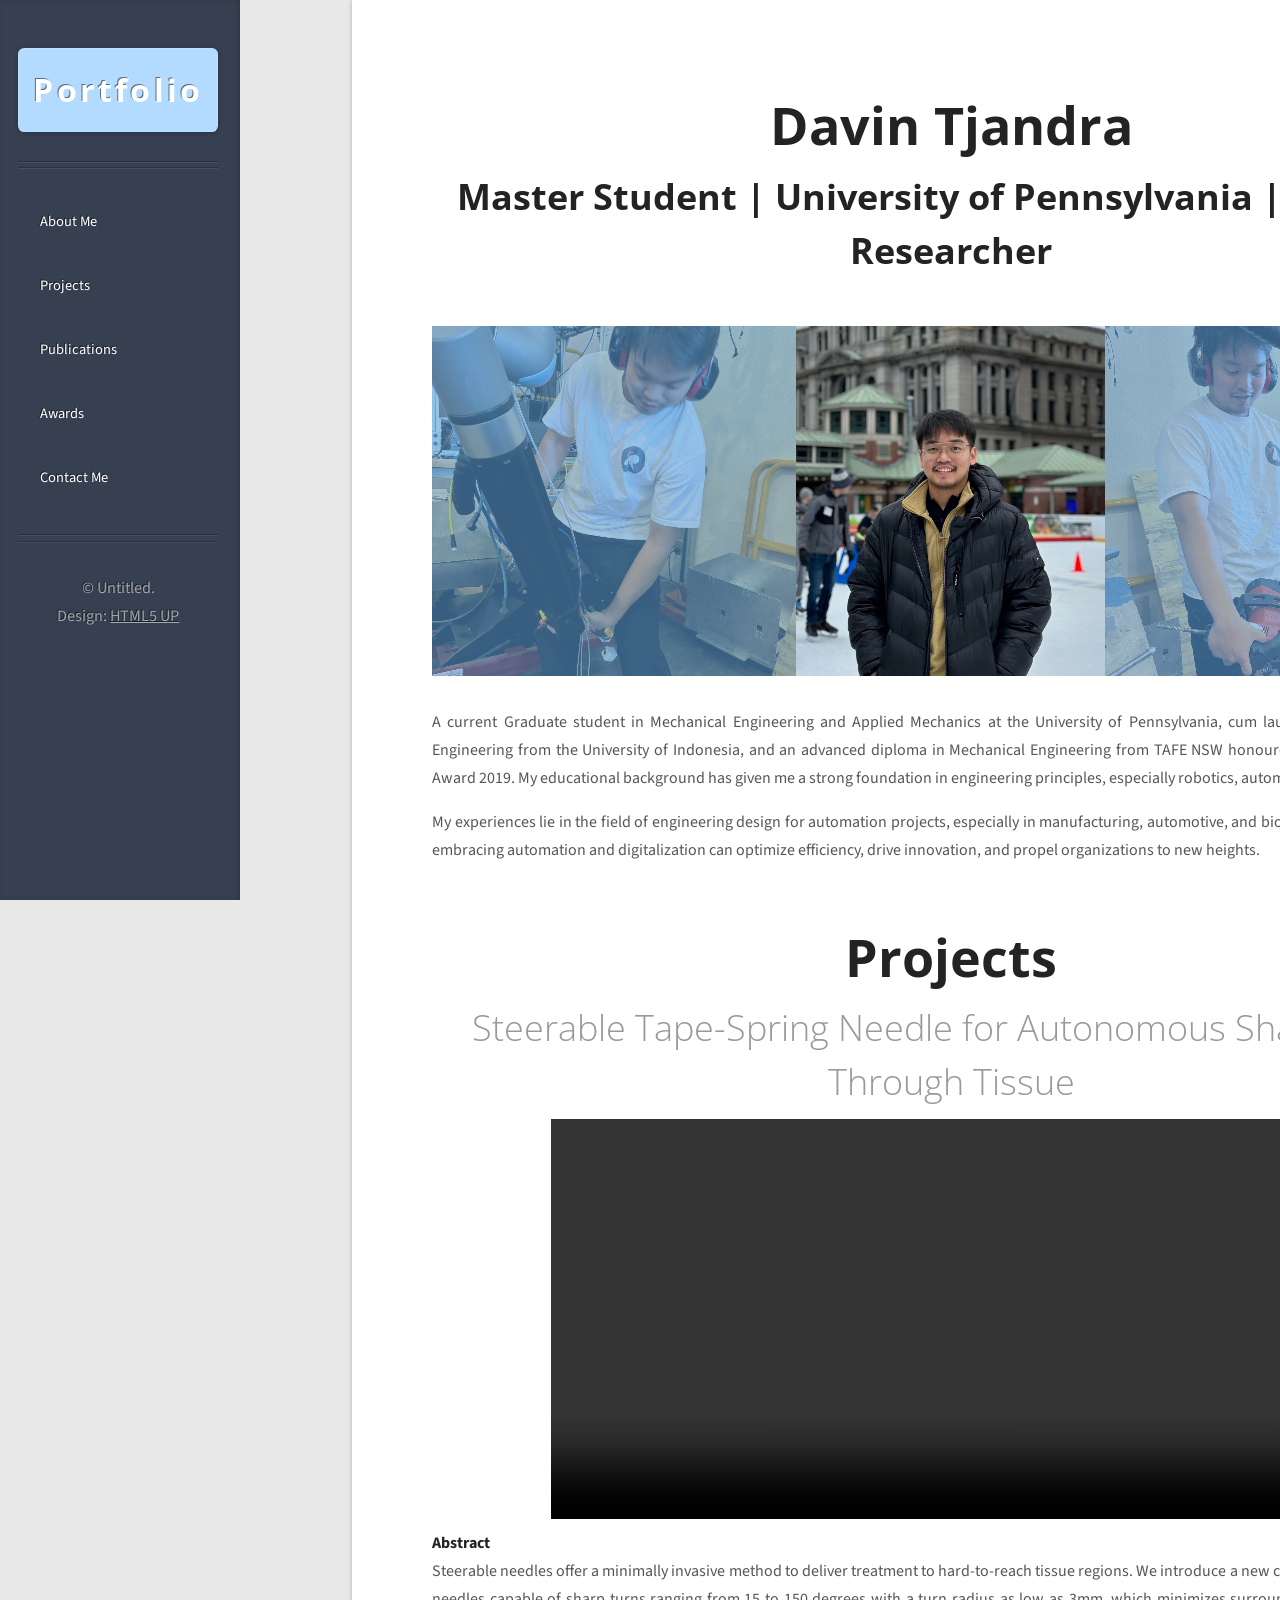
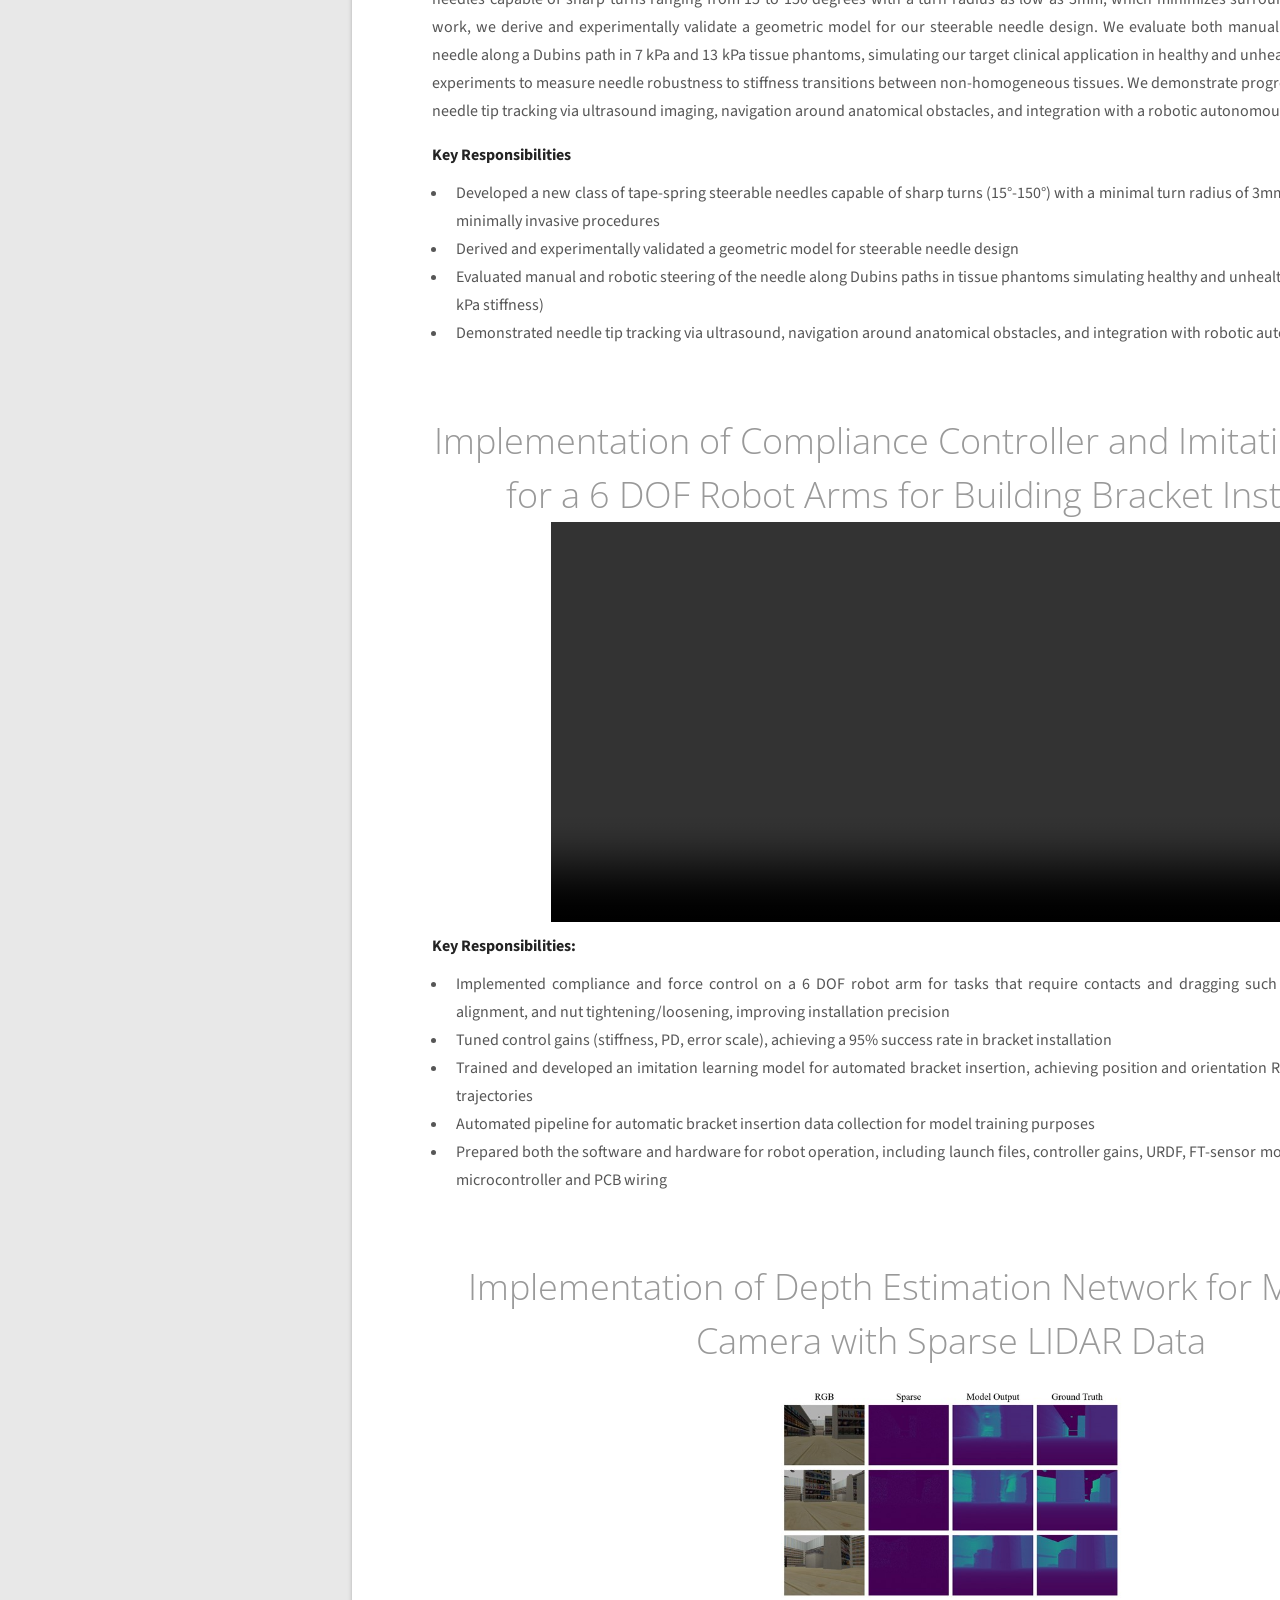
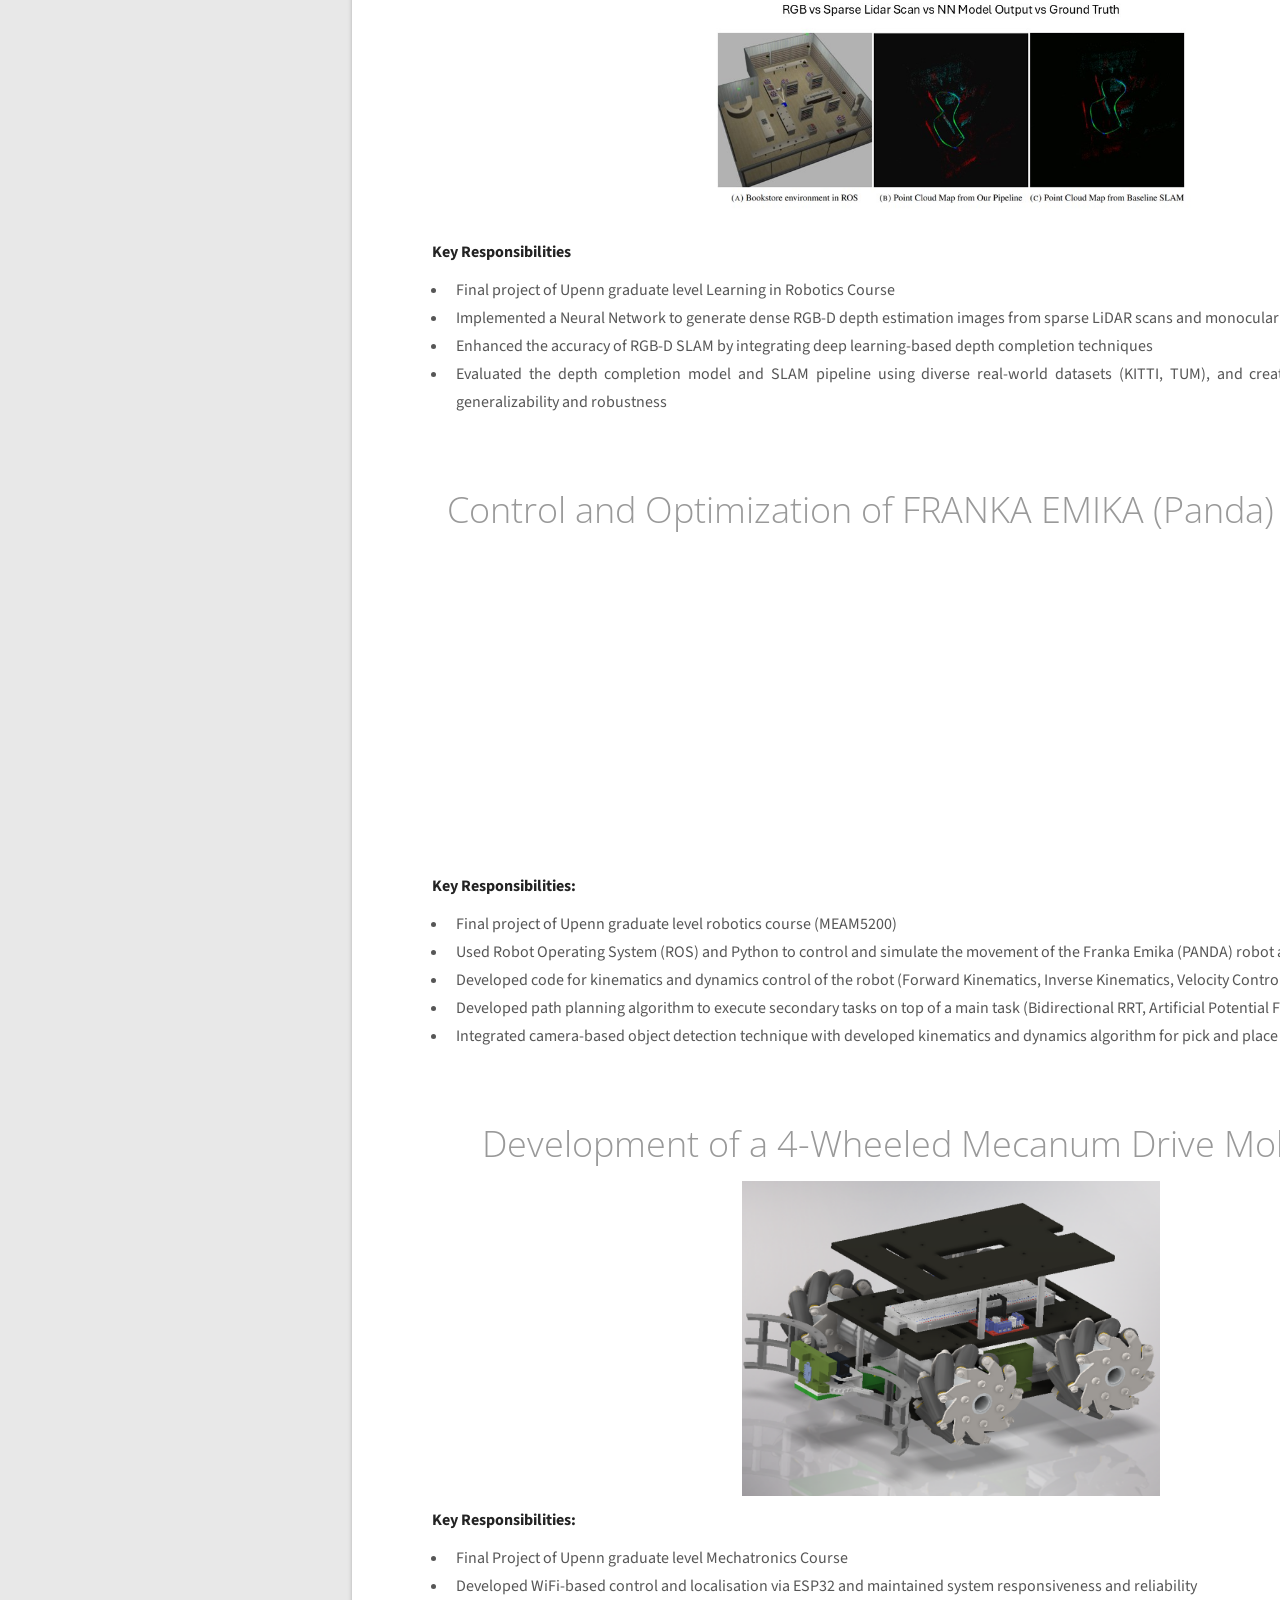
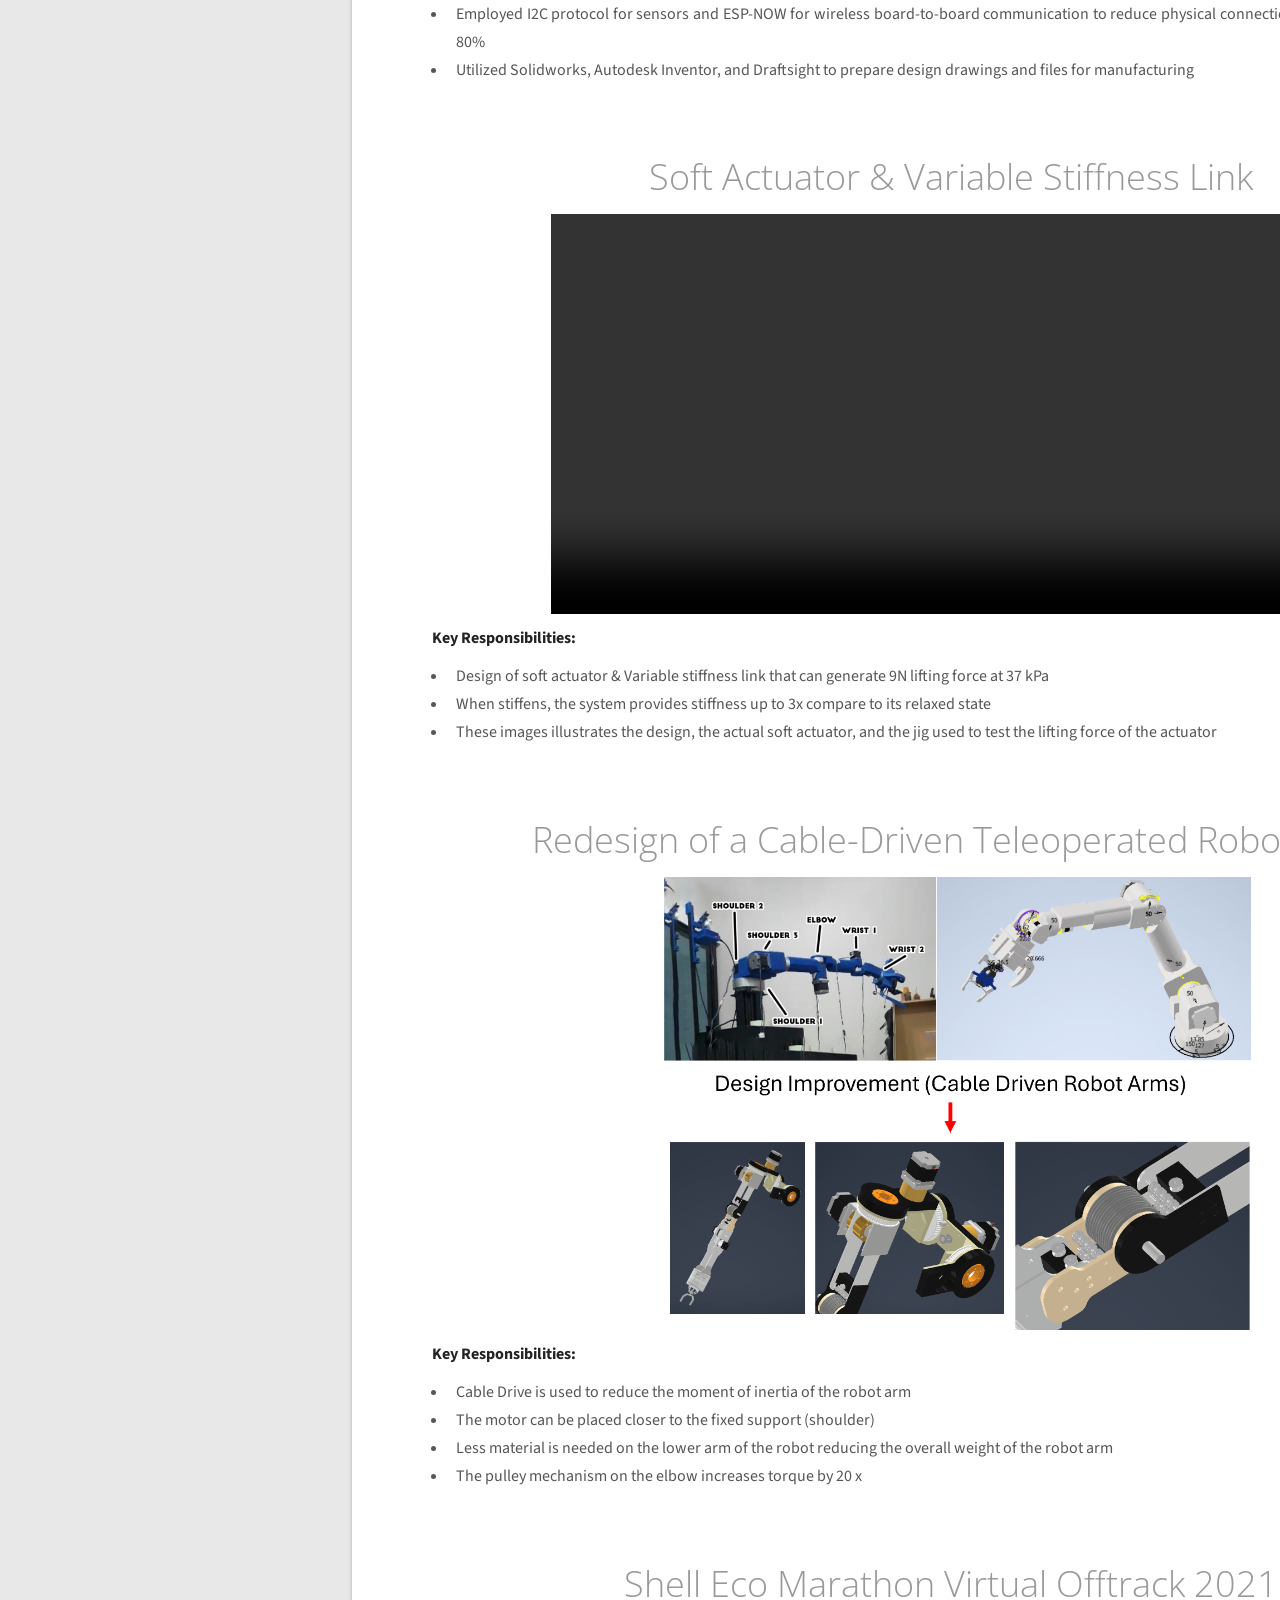
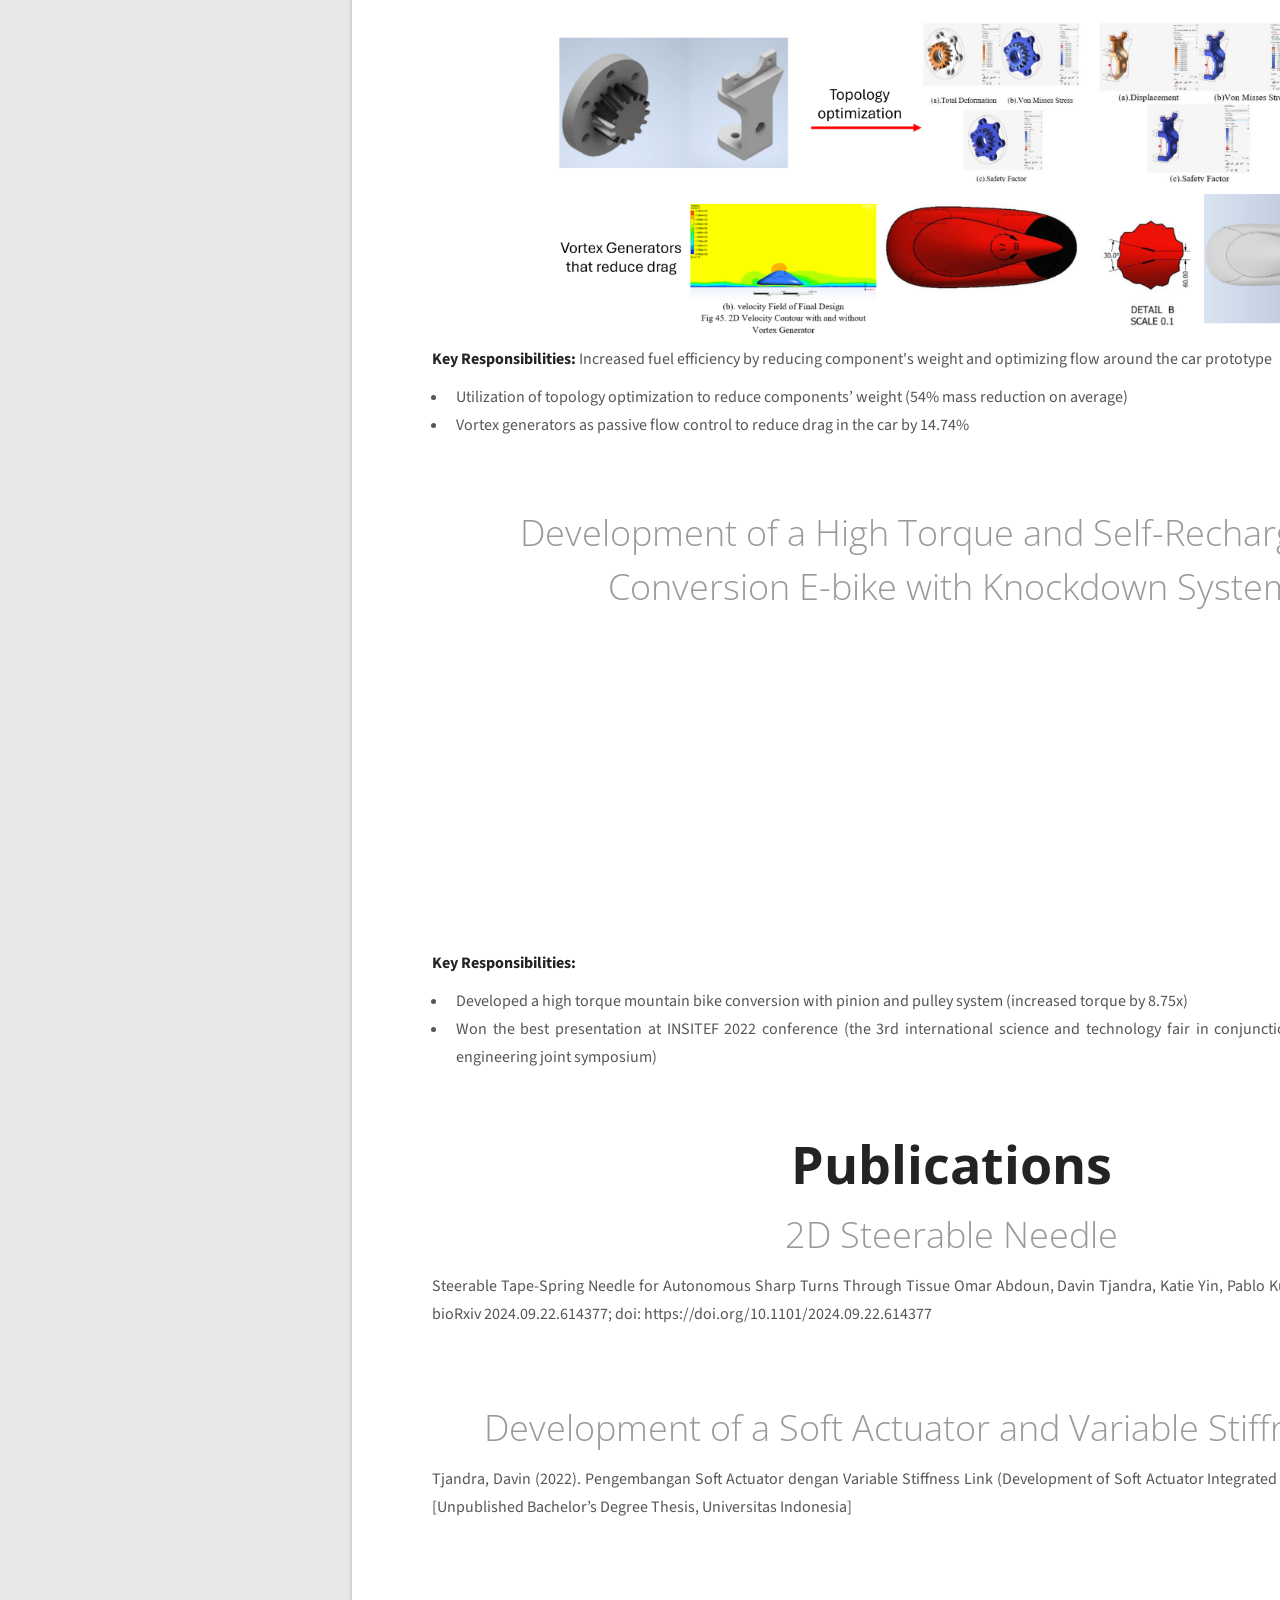
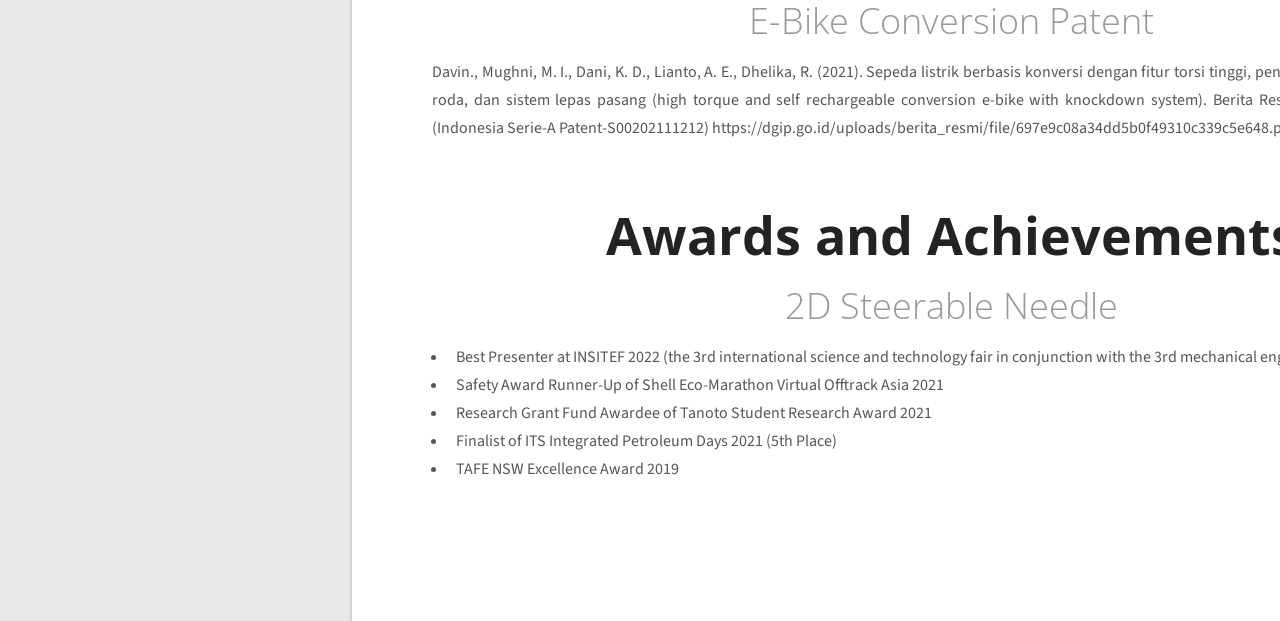
==== index.html @ 2a90a147 "Update index.html" ====
<!DOCTYPE HTML>
<!--
	Striped by HTML5 UP
	html5up.net | @ajlkn
	Free for personal and commercial use under the CCA 3.0 license (html5up.net/license)
-->
<html>
	<head>
		<title>Davin Tjandra Portfolio</title>
		<meta charset="utf-8" />
		<meta name="viewport" content="width=device-width, initial-scale=1, user-scalable=no" />
		<link rel="stylesheet" href="assets/css/main.css" />
	</head>
	<body class="is-preload">

		<!-- Content -->
			<div id="content">
				<div class="inner">

					<!-- Post -->
						<article class="box post post-excerpt">
							<header>
								<!--
									Note: Titles and subtitles will wrap automatically when necessary, so don't worry
									if they get too long. You can also remove the <p> entirely if you don't
									need a subtitle.
								-->
								<h2 style="text-align: center;"><a href="#">Davin Tjandra</a></h2>
								<p style="text-align: center;"><strong>Master Student | University of Pennsylvania | Robotics Researcher</strong></p>
							</header>

							<a href="#" class="image featured"><img src="images/homepage.png" alt="" /></a>
							<p style="text-align: justify;">
								A current Graduate student in Mechanical Engineering and Applied Mechanics at the University of Pennsylvania, 
								cum laude graduate in Mechanical Engineering from the University of Indonesia, and an advanced diploma in 
								Mechanical Engineering from TAFE NSW honoured with the TAFE Excellence Award 2019. My educational background 
								has given me a strong foundation in engineering principles, especially robotics, automation, and control systems.
							</p>
					
							<p style="text-align: justify;">
								My experiences lie in the field of engineering design for automation projects, especially in manufacturing, 
								automotive, and biomedical industries. I believe embracing automation and digitalization can optimize efficiency, 
								drive innovation, and propel organizations to new heights.
							</p>
						</article>

					<!-- Post -->
					<article id="projects" class="box post post-excerpt">
						<header style="margin-bottom: 10px;">
							<h2 style="text-align: center;"><a href="#">Projects</a></h2>
							<p style="text-align: center;">Steerable Tape-Spring Needle for Autonomous Sharp Turns Through Tissue</p>
						</header>
						<div style="display: flex; justify-content: center; align-items: center; height: auto; margin-bottom: 10px;"> 
							<video style="max-width: 800px; width: 100%; height: auto;" controls>
								<source src="./static/vids/needle_demo_vid.mp4" type="video/mp4">
								Your browser does not support the video tag.
							</video>
						</div>
						<strong>Abstract</strong> 
						<p style="text-align: justify;">
							Steerable needles offer a minimally invasive method to deliver treatment 
							to hard-to-reach tissue regions. We introduce a new class of tape-spring steerable needles 
							capable of sharp turns ranging from 15 to 150 degrees with a turn radius as low as 3mm, which 
							minimizes surrounding tissue damage. In this work, we derive and experimentally validate a geometric 
							model for our steerable needle design. We evaluate both manual and robotic steering of the needle along a 
							Dubins path in 7 kPa and 13 kPa tissue phantoms, simulating our target clinical application in healthy and 
							unhealthy liver tissue. We conduct experiments to measure needle robustness to stiffness transitions between 
							non-homogeneous tissues. We demonstrate progress towards clinical use with needle tip tracking via 
							ultrasound imaging, navigation around anatomical obstacles, and integration with a robotic autonomous steering system.
						</p>
					
						<strong>Key Responsibilities</strong>
						<ul style="margin-top: 10px; margin-bottom: 10px; text-align: justify;"> <!-- Added margin-top, kept margin-bottom at 0 -->
							<li>Developed a new class of tape-spring steerable needles capable of 
								sharp turns (15°-150°) with a minimal turn radius of 3mm, reducing 
								tissue damage in minimally invasive procedures</li>
							<li>Derived and experimentally validated a geometric model for 
								steerable needle design</li>
							<li>Evaluated manual and robotic steering of the needle along Dubins
								paths in tissue phantoms simulating healthy and unhealthy liver 
							   tissues (7 kPa and 13 kPa stiffness)</li>
							<li>Demonstrated needle tip tracking via ultrasound, navigation around 
								anatomical obstacles, and integration with robotic autonomous 
								steering systems</li>
						</ul>
					
						<header id="robot-arm-control" style="margin-top: 10px; margin-bottom: 0px;"> <!-- Added small margin-top -->
							<p style="text-align: center;">Implementation of Compliance Controller and Imitation Learning
								for a 6 DOF Robot Arms for Building Bracket Installation
							</p>
						</header>
						<div style="display: flex; justify-content: center; align-items: center; height: auto; margin-bottom: 10px;"> 
							<video style="max-width: 800px; width: 100%; height: auto;" controls>
								<source src="./static/vids/Raise_Porto.mp4" type="video/mp4">
								Your browser does not support the video tag.
							</video>
						</div>
						<strong>Key Responsibilities:</strong>
						<ul style="margin-top: 10px; margin-bottom: 10px; text-align: justify;"> <!-- Added margin-top, kept margin-bottom at 0 -->
							<li>Implemented compliance and force control on a 6 DOF robot arm for 
								tasks that require contacts and dragging such as channel search, 
								bracket alignment, and nut tightening/loosening, improving 
								installation precision</li>
							<li>Tuned control gains (stiffness, PD, error scale), achieving a 95% 
								success rate in bracket installation</li>
							<li>Trained and developed an imitation learning model for automated 
								bracket insertion, achieving position and orientation RMSE of < 
								0.0001 from expert trajectories</li>
							<li>Automated pipeline for automatic bracket insertion data collection 
								for model training purposes</li>
							<li>Prepared both the software and hardware for robot operation, 
								including launch files, controller gains, URDF, FT-sensor mount, 
								pneumatics wiring, and microcontroller and PCB wiring</li>
						</ul>

						


						<header id="depth-estimation" style="margin-top: 10px; margin-bottom: 10px;"> <!-- Added small margin-top -->
							<p style="text-align: center;">Implementation of Depth Estimation Network for Monocular Camera with Sparse LIDAR Data
							</p>
						</header>
						<!-- Image added here -->
						<div style="display: flex; justify-content: center; margin-bottom: 10px;">
							<img src="images/ORB_SLAM2.jpg" alt="Depth Estimation Network Image" style="max-width: 800px; width: 100%; height: auto;">
						</div>

						<strong>Key Responsibilities</strong>
						<ul style="margin-top: 10px; margin-bottom: 0px; text-align: justify;"> <!-- Added margin-top, kept margin-bottom at 0 -->
							<li>Final project of Upenn graduate level Learning in Robotics 
								Course</li>
							<li>Implemented a Neural Network to generate dense RGB-D 
								depth estimation images from sparse LiDAR scans and 
								monocular camera data</li>
							<li>Enhanced the accuracy of RGB-D SLAM by integrating deep 
								learning-based depth completion techniques</li>
							<li>Evaluated the depth completion model and SLAM pipeline 
								using diverse real-world datasets (KITTI, TUM), and created 
								environment improving generalizability and robustness</li>
						</ul>




						<header id="franka-robot" style="margin-top: 10px; margin-bottom: 10px;"> <!-- Added small margin-top -->
							<p style="text-align: center;">Control and Optimization 
								of FRANKA EMIKA (Panda) Robot Arm
							</p>
						</header>
						<div style="display: flex; justify-content: center; align-items: center; gap: 10px; margin-bottom: 10px;">
							<iframe width="560" height="315" src="https://www.youtube.com/embed/xKBcdyn1gpU?si=YE9-g1IC8eMRkXKY" title="YouTube video player" frameborder="0" allow="accelerometer; autoplay; clipboard-write; encrypted-media; gyroscope; picture-in-picture; web-share" referrerpolicy="strict-origin-when-cross-origin" allowfullscreen></iframe>
							<iframe width="560" height="315" src="https://www.youtube.com/embed/Z_s7S15IcpI?si=vcAAD2LUMop7uqZK" title="YouTube video player" frameborder="0" allow="accelerometer; autoplay; clipboard-write; encrypted-media; gyroscope; picture-in-picture; web-share" referrerpolicy="strict-origin-when-cross-origin" allowfullscreen></iframe>
							<iframe width="560" height="315" src="https://www.youtube.com/embed/Z_s7S15IcpI?si=vcAAD2LUMop7uqZK" title="YouTube video player" frameborder="0" allow="accelerometer; autoplay; clipboard-write; encrypted-media; gyroscope; picture-in-picture; web-share" referrerpolicy="strict-origin-when-cross-origin" allowfullscreen></iframe>
						</div>
						<strong>Key Responsibilities:</strong>
						<ul style="margin-top: 10px; margin-bottom: 10px; text-align: justify;"> <!-- Added margin-top, kept margin-bottom at 0 -->
							<li>Final project of Upenn graduate level robotics course 
								(MEAM5200)</li>
							<li>Used Robot Operating System (ROS) and Python to control and 
								simulate the movement of the Franka Emika (PANDA) robot arm</li>
							<li>Developed code for kinematics and dynamics control of the 
								robot (Forward Kinematics, Inverse Kinematics, Velocity Control, 
								Position Control)</li>
							<li>Developed path planning algorithm to execute secondary tasks 
								on top of a main task (Bidirectional RRT, Artificial Potential Field)</li>
							<li>Integrated camera-based object detection technique with 
								developed kinematics and dynamics algorithm for pick and place 
								tasks</li>
						</ul>



						<header id="mecanum-drive" style="margin-top: 10px; margin-bottom: 10px;"> <!-- Added small margin-top -->
							<p style="text-align: center;">Development of a 4-Wheeled Mecanum Drive Mobile Base
							</p>
						</header>
						<div style="display: flex; justify-content: center; align-items: center; gap: 10px; margin-bottom: 10px;">
							<iframe width="560" height="315" src="https://www.youtube.com/embed/vjwg3EuP6zI" title="YouTube video player" frameborder="0" allow="accelerometer; autoplay; clipboard-write; encrypted-media; gyroscope; picture-in-picture; web-share" referrerpolicy="strict-origin-when-cross-origin" allowfullscreen></iframe>
							<img src="images/Mechatronics Final Car.png" alt="Mechatronics Final Car" style="max-height: 315px; width: 100%; height: auto;">
							<iframe width="560" height="315" src="https://www.youtube.com/embed/RxnCSf2Vcbw" title="YouTube video player" frameborder="0" allow="accelerometer; autoplay; clipboard-write; encrypted-media; gyroscope; picture-in-picture; web-share" referrerpolicy="strict-origin-when-cross-origin" allowfullscreen></iframe>	
						</div>
						<strong>Key Responsibilities:</strong>
						<ul style="margin-top: 10px; margin-bottom: 10px; text-align: justify;"> <!-- Added margin-top, kept margin-bottom at 0 -->
							<li>Final Project of Upenn graduate level Mechatronics Course</li>
							<li>Developed WiFi-based control and localisation via ESP32 and 
								maintained system responsiveness and reliability</li>
							<li>Employed I2C protocol for sensors and ESP-NOW for wireless 
								board-to-board communication to reduce physical 
								connections in electrical assembly by 80%</li>
							<li>Utilized Solidworks, Autodesk Inventor, and Draftsight to 
								prepare design drawings and files for manufacturing</li>
						</ul>



						<header id="soft-actuator" style="margin-top: 10px; margin-bottom: 10px;"> <!-- Added small margin-top -->
							<p style="text-align: center;">Soft Actuator & 
								Variable Stiffness 
								Link
							</p>
						</header>
						<div style="display: flex; justify-content: center; align-items: center; gap: 10px; margin-bottom: 10px;">
							<video style="max-width: 800px; width: 100%; height: auto;" controls>
								<source src="images/Soft Actuator 18 Degree.mp4" type="video/mp4">
								Your browser does not support the video tag.
							</video>	
						</div>
						<strong>Key Responsibilities:</strong>
						<ul style="margin-top: 10px; margin-bottom: 10px; text-align: justify;"> <!-- Added margin-top, kept margin-bottom at 0 -->
							<li>Design of soft actuator & Variable stiffness 
								link that can generate 9N lifting force at 37 
								kPa</li>
							<li>When stiffens, the system provides stiffness 
								up to 3x compare to its relaxed state</li>
							<li>These images illustrates the design, the 
								actual soft actuator, and the jig used to test 
								the lifting force of the actuator</li>
						</ul>



						<header id="cable-robot" style="margin-top: 10px; margin-bottom: 10px;"> <!-- Added small margin-top -->
							<p style="text-align: center;">Redesign of a Cable-Driven Teleoperated Robot Arm
							</p>
						</header>
						<div style="display: flex; justify-content: center; margin-bottom: 10px;">
							<img src="images/Cable_driven_robot_arms.png" alt="Depth Estimation Network Image" style="max-width: 600px; width: 100%; height: auto;">
						</div>
						<strong>Key Responsibilities:</strong>
						<ul style="margin-top: 10px; margin-bottom: 10px; text-align: justify;"> <!-- Added margin-top, kept margin-bottom at 0 -->
							<li>Cable Drive is used to reduce the moment of
								inertia of the robot arm</li>
							<li>The motor can be placed closer to the fixed
								support (shoulder)</li>
							<li>Less material is needed on the lower arm of
								the robot reducing the overall weight of the
								robot arm</li>
							<li>The pulley mechanism on the elbow
								increases torque by 20 x</li>
						</ul>



						<header id="shell-eco" style="margin-top: 10px; margin-bottom: 10px;"> <!-- Added small margin-top -->
							<p style="text-align: center;">Shell Eco Marathon Virtual Offtrack 2021
							</p>
						</header>
						<div style="display: flex; justify-content: center; margin-bottom: 10px;">
							<img src="images/SEM.png" alt="Depth Estimation Network Image" style="max-width: 800px; width: 100%; height: auto;">
						</div>
						<strong>Key Responsibilities:</strong>
						Increased fuel efficiency by reducing component's weight and optimizing flow around the car prototype
						<ul style="margin-top: 10px; margin-bottom: 10px; text-align: justify;"> <!-- Added margin-top, kept margin-bottom at 0 -->
							<li>Utilization of topology optimization to reduce components’ weight (54% mass reduction on average)</li>
							<li>Vortex generators as passive flow control to reduce drag in the car by 14.74%</li>

						</ul>



						<header id="ebike" style="margin-top: 10px; margin-bottom: 10px;"> <!-- Added small margin-top -->
							<p style="text-align: center;">Development of a High
								Torque and Self-Rechargeable Conversion E-bike with Knockdown System
							</p>
						</header>
						<div style="display: flex; justify-content: center; align-items: center; height: auto; margin-bottom: 10px;"> 
							<iframe width="560" height="315" src="https://www.youtube.com/embed/DO-1V5IpRmU?si=ujoP-DSYoYUJKUPu" title="YouTube video player" frameborder="0" allow="accelerometer; autoplay; clipboard-write; encrypted-media; gyroscope; picture-in-picture; web-share" referrerpolicy="strict-origin-when-cross-origin" allowfullscreen></iframe>
						</div>
						<strong>Key Responsibilities:</strong>
						<ul style="margin-top: 10px; margin-bottom: 10px; text-align: justify;"> <!-- Added margin-top, kept margin-bottom at 0 -->
							<li>Developed a high torque mountain bike conversion with pinion and pulley system (increased torque by 8.75x)</li>
							<li>Won the best presentation at INSITEF 2022 conference (the 3rd international science and 
								technology  fair in conjunction with the 3rd mechanical engineering joint symposium)</li>

						</ul>
						
						


						
					</article>


					<article class="box post post-excerpt">
						<header style="margin-bottom: 10px;">
							<h2 style="text-align: center;"><a href="#">Publications</a></h2>
							<p style="text-align: center;">2D Steerable Needle</p>
						</header>
						<p style="text-align: justify;">
							Steerable Tape-Spring Needle for Autonomous Sharp Turns Through Tissue Omar Abdoun, Davin 
							Tjandra, Katie Yin, Pablo Kurzan, Jessica Yin, Mark Yim bioRxiv 2024.09.22.614377; doi: 
							https://doi.org/10.1101/2024.09.22.614377
						</p>
						<header style="margin-bottom: 10px;">
							<p style="text-align: center;">Development of a Soft Actuator and Variable Stiffness Link</p>
						</header>
						<p style="text-align: justify;">
							Tjandra, Davin (2022). Pengembangan Soft Actuator dengan Variable Stiffness Link (Development 
							of Soft Actuator Integrated with Variable Stiffness Link) [Unpublished Bachelor’s Degree Thesis, 
							Universitas Indonesia]
						</p>
						<header style="margin-bottom: 10px;">
							<p style="text-align: center;">E-Bike Conversion Patent</p>
						</header>
						<p style="text-align: justify;">
							Davin., Mughni, M. I., Dani, K. D., Lianto, A. E., Dhelika, R. (2021).  Sepeda listrik berbasis konversi
							dengan fitur torsi tinggi, pengisian daya dari gerak putar roda, dan sistem lepas pasang (high
						   torque and self rechargeable conversion e-bike with knockdown system). Berita Resmi Paten 
						   Sederhana Seri-A (Indonesia Serie-A Patent-S00202111212) 
						   https://dgip.go.id/uploads/berita_resmi/file/697e9c08a34dd5b0f49310c339c5e648.pdf
							(page 29)
						</p>
					
					</article>

					<article class="box post post-excerpt">
						<header style="margin-bottom: 10px;">
							<h2 style="text-align: center;"><a href="#">Awards and Achievements</a></h2>
							<p style="text-align: center;">2D Steerable Needle</p>
						</header>
						<ul style="margin-top: 10px; margin-bottom: 10px; text-align: justify;"> <!-- Added margin-top, kept margin-bottom at 0 -->
							<li>Best Presenter at INSITEF 2022 (the 3rd international science and technology fair 
								in conjunction with the 3rd mechanical engineering joint symposium)</li>
							<li>Safety Award Runner-Up of Shell Eco-Marathon Virtual Offtrack Asia 2021</li>
							<li>Research Grant Fund Awardee of Tanoto Student Research Award 2021</li>
							<li>Finalist of ITS Integrated Petroleum Days 2021 (5th Place)</li>
							<li>TAFE NSW Excellence Award 2019</li>
						</ul>
					
					</article>




				</div>
			</div>

		<!-- Sidebar -->
			<div id="sidebar">

				<!-- Logo -->
					<h1 id="logo"><a href="#">Portfolio</a></h1>

				<!-- Nav -->
				<nav id="nav">
					<ul>
						<li class="current"><a href="#">About Me</a></li>
						
						<li>
							<a href="#projects">Projects</a>
							<ul>
								<li><a href="#projects">2D Steerable Needles</a></li>
								<li><a href="#robot-arm-control">Construction Robot Arm Control and Learning</a></li>
								<li><a href="#depth-estimation">Sparse to Dense LIDAR with ORB-SLAM2</a></li>
								<li><a href="#franka-robot">Control and Optimization of Franka Robot Arm</a></li>
								<li><a href="#mecanum-drive">4 Wheeled Mecanum Drive Mobile Base</a></li>
								<li><a href="#soft-actuator">Soft Actuator and Variable Stiffness Link</a></li>
								<li><a href="#cable-robot">Cable Driven Teleoperated Robot Arm</a></li>
								<li><a href="#shell-eco">Shell Eco Marathon Virtual Offtrack 2021</a></li>
								<li><a href="#ebike">E-Bike Conversion</a></li>
							</ul>
						</li>
						
						<li>
							<a href="#">Publications</a>
						</li>

						<li>
							<a href="#">Awards</a>
						</li>
				
						<li><a href="#">Contact Me</a></li>
					</ul>
				</nav>

				<!-- Search -->
					<!-- <section class="box search">
						<form method="post" action="#">
							<input type="text" class="text" name="search" placeholder="Search" />
						</form>
					</section> -->


				<!-- Copyright -->
					<ul id="copyright">
						<li>&copy; Untitled.</li><li>Design: <a href="http://html5up.net">HTML5 UP</a></li>
					</ul>

			</div>

		<!-- Scripts -->
			<script src="assets/js/jquery.min.js"></script>
			<script src="assets/js/browser.min.js"></script>
			<script src="assets/js/breakpoints.min.js"></script>
			<script src="assets/js/util.js"></script>
			<script src="assets/js/main.js"></script>

	</body>
</html>
---- assets/css/main.css ----
@import url("fontawesome-all.min.css");
@import url("https://fonts.googleapis.com/css?family=Source+Sans+Pro:400,400italic,700|Open+Sans+Condensed:300,700");

/*
	Striped by HTML5 UP
	html5up.net | @ajlkn
	Free for personal and commercial use under the CCA 3.0 license (html5up.net/license)
*/

html, body, div, span, applet, object,
iframe, h1, h2, h3, h4, h5, h6, p, blockquote,
pre, a, abbr, acronym, address, big, cite,
code, del, dfn, em, img, ins, kbd, q, s, samp,
small, strike, strong, sub, sup, tt, var, b,
u, i, center, dl, dt, dd, ol, ul, li, fieldset,
form, label, legend, table, caption, tbody,
tfoot, thead, tr, th, td, article, aside,
canvas, details, embed, figure, figcaption,
footer, header, hgroup, menu, nav, output, ruby,
section, summary, time, mark, audio, video {
	margin: 0;
	padding: 0;
	border: 0;
	font-size: 100%;
	font: inherit;
	vertical-align: baseline;}

article, aside, details, figcaption, figure,
footer, header, hgroup, menu, nav, section {
	display: block;}

body {
	line-height: 1;
}

ol, ul {
	list-style: none;
}

blockquote, q {
	quotes: none;
}

	blockquote:before, blockquote:after, q:before, q:after {
		content: '';
		content: none;
	}

table {
	border-collapse: collapse;
	border-spacing: 0;
}

body {
	-webkit-text-size-adjust: none;
}

mark {
	background-color: transparent;
	color: inherit;
}

input::-moz-focus-inner {
	border: 0;
	padding: 0;
}

input, select, textarea {
	-moz-appearance: none;
	-webkit-appearance: none;
	-ms-appearance: none;
	appearance: none;
}

/* Basic */

	html {
		box-sizing: border-box;
	}

	*, *:before, *:after {
		box-sizing: inherit;
	}

	body {
		background-color: #e8e8e8;
		background-image: url("images/bg02.png");
		display: -moz-flex;
		display: -webkit-flex;
		display: -ms-flex;
		display: flex;
	}

		body.is-preload *, body.is-preload *:before, body.is-preload *:after {
			-moz-animation: none !important;
			-webkit-animation: none !important;
			-ms-animation: none !important;
			animation: none !important;
			-moz-transition: none !important;
			-webkit-transition: none !important;
			-ms-transition: none !important;
			transition: none !important;
		}

	body, input, textarea, select {
		font-family: 'Source Sans Pro', sans-serif;
		font-weight: 400;
		color: #565656;
	}

	a {
		color: #c94663;
	}

	strong, b {
		font-weight: 700;
		color: #232323;
	}

	h2, h3, h4, h5, h6 {
		font-family: 'Open Sans Condensed', sans-serif;
		font-weight: 700;
		color: #232323;
	}

	h2 a, h4 a, h5 a, h6 a {
		text-decoration: none;
		color: inherit;
	}

	blockquote {
		border-left: solid 5px #ddd;
		padding: 1em 0 1em 2em;
		font-style: italic;
	}

	em, i {
		font-style: italic;
	}

	hr {
		border: 0;
		border-top: solid 1px #ddd;
		padding: 1.5em 0 0 0;
		margin: 1.75em 0 0 0;
	}

	sub {
		position: relative;
		top: 0.5em;
		font-size: 0.8em;
	}

	sup {
		position: relative;
		top: -0.5em;
		font-size: 0.8em;
	}

	br.clear {
		clear: both;
	}

	p, ul, ol, dl {
		margin-bottom: 1em;
	}

/* Row */

	.row {
		display: flex;
		flex-wrap: wrap;
		box-sizing: border-box;
		align-items: stretch;
	}

		.row > * {
			box-sizing: border-box;
		}

		.row.gtr-uniform > * > :last-child {
			margin-bottom: 0;
		}

		.row.aln-left {
			justify-content: flex-start;
		}

		.row.aln-center {
			justify-content: center;
		}

		.row.aln-right {
			justify-content: flex-end;
		}

		.row.aln-top {
			align-items: flex-start;
		}

		.row.aln-middle {
			align-items: center;
		}

		.row.aln-bottom {
			align-items: flex-end;
		}

		.row > .imp {
			order: -1;
		}

		.row > .col-1 {
			width: 8.33333%;
		}

		.row > .off-1 {
			margin-left: 8.33333%;
		}

		.row > .col-2 {
			width: 16.66667%;
		}

		.row > .off-2 {
			margin-left: 16.66667%;
		}

		.row > .col-3 {
			width: 25%;
		}

		.row > .off-3 {
			margin-left: 25%;
		}

		.row > .col-4 {
			width: 33.33333%;
		}

		.row > .off-4 {
			margin-left: 33.33333%;
		}

		.row > .col-5 {
			width: 41.66667%;
		}

		.row > .off-5 {
			margin-left: 41.66667%;
		}

		.row > .col-6 {
			width: 50%;
		}

		.row > .off-6 {
			margin-left: 50%;
		}

		.row > .col-7 {
			width: 58.33333%;
		}

		.row > .off-7 {
			margin-left: 58.33333%;
		}

		.row > .col-8 {
			width: 66.66667%;
		}

		.row > .off-8 {
			margin-left: 66.66667%;
		}

		.row > .col-9 {
			width: 75%;
		}

		.row > .off-9 {
			margin-left: 75%;
		}

		.row > .col-10 {
			width: 83.33333%;
		}

		.row > .off-10 {
			margin-left: 83.33333%;
		}

		.row > .col-11 {
			width: 91.66667%;
		}

		.row > .off-11 {
			margin-left: 91.66667%;
		}

		.row > .col-12 {
			width: 100%;
		}

		.row > .off-12 {
			margin-left: 100%;
		}

		.row.gtr-0 {
			margin-top: 0px;
			margin-left: 0px;
		}

			.row.gtr-0 > * {
				padding: 0px 0 0 0px;
			}

			.row.gtr-0.gtr-uniform {
				margin-top: 0px;
			}

				.row.gtr-0.gtr-uniform > * {
					padding-top: 0px;
				}

		.row.gtr-25 {
			margin-top: -12.5px;
			margin-left: -12.5px;
		}

			.row.gtr-25 > * {
				padding: 12.5px 0 0 12.5px;
			}

			.row.gtr-25.gtr-uniform {
				margin-top: -12.5px;
			}

				.row.gtr-25.gtr-uniform > * {
					padding-top: 12.5px;
				}

		.row.gtr-50 {
			margin-top: -25px;
			margin-left: -25px;
		}

			.row.gtr-50 > * {
				padding: 25px 0 0 25px;
			}

			.row.gtr-50.gtr-uniform {
				margin-top: -25px;
			}

				.row.gtr-50.gtr-uniform > * {
					padding-top: 25px;
				}

		.row {
			margin-top: -50px;
			margin-left: -50px;
		}

			.row > * {
				padding: 50px 0 0 50px;
			}

			.row.gtr-uniform {
				margin-top: -50px;
			}

				.row.gtr-uniform > * {
					padding-top: 50px;
				}

		.row.gtr-150 {
			margin-top: -75px;
			margin-left: -75px;
		}

			.row.gtr-150 > * {
				padding: 75px 0 0 75px;
			}

			.row.gtr-150.gtr-uniform {
				margin-top: -75px;
			}

				.row.gtr-150.gtr-uniform > * {
					padding-top: 75px;
				}

		.row.gtr-200 {
			margin-top: -100px;
			margin-left: -100px;
		}

			.row.gtr-200 > * {
				padding: 100px 0 0 100px;
			}

			.row.gtr-200.gtr-uniform {
				margin-top: -100px;
			}

				.row.gtr-200.gtr-uniform > * {
					padding-top: 100px;
				}

		@media screen and (min-width: 737px) {

			.row {
				display: flex;
				flex-wrap: wrap;
				box-sizing: border-box;
				align-items: stretch;
			}

				.row > * {
					box-sizing: border-box;
				}

				.row.gtr-uniform > * > :last-child {
					margin-bottom: 0;
				}

				.row.aln-left {
					justify-content: flex-start;
				}

				.row.aln-center {
					justify-content: center;
				}

				.row.aln-right {
					justify-content: flex-end;
				}

				.row.aln-top {
					align-items: flex-start;
				}

				.row.aln-middle {
					align-items: center;
				}

				.row.aln-bottom {
					align-items: flex-end;
				}

				.row > .imp-desktop {
					order: -1;
				}

				.row > .col-1-desktop {
					width: 8.33333%;
				}

				.row > .off-1-desktop {
					margin-left: 8.33333%;
				}

				.row > .col-2-desktop {
					width: 16.66667%;
				}

				.row > .off-2-desktop {
					margin-left: 16.66667%;
				}

				.row > .col-3-desktop {
					width: 25%;
				}

				.row > .off-3-desktop {
					margin-left: 25%;
				}

				.row > .col-4-desktop {
					width: 33.33333%;
				}

				.row > .off-4-desktop {
					margin-left: 33.33333%;
				}

				.row > .col-5-desktop {
					width: 41.66667%;
				}

				.row > .off-5-desktop {
					margin-left: 41.66667%;
				}

				.row > .col-6-desktop {
					width: 50%;
				}

				.row > .off-6-desktop {
					margin-left: 50%;
				}

				.row > .col-7-desktop {
					width: 58.33333%;
				}

				.row > .off-7-desktop {
					margin-left: 58.33333%;
				}

				.row > .col-8-desktop {
					width: 66.66667%;
				}

				.row > .off-8-desktop {
					margin-left: 66.66667%;
				}

				.row > .col-9-desktop {
					width: 75%;
				}

				.row > .off-9-desktop {
					margin-left: 75%;
				}

				.row > .col-10-desktop {
					width: 83.33333%;
				}

				.row > .off-10-desktop {
					margin-left: 83.33333%;
				}

				.row > .col-11-desktop {
					width: 91.66667%;
				}

				.row > .off-11-desktop {
					margin-left: 91.66667%;
				}

				.row > .col-12-desktop {
					width: 100%;
				}

				.row > .off-12-desktop {
					margin-left: 100%;
				}

				.row.gtr-0 {
					margin-top: 0px;
					margin-left: 0px;
				}

					.row.gtr-0 > * {
						padding: 0px 0 0 0px;
					}

					.row.gtr-0.gtr-uniform {
						margin-top: 0px;
					}

						.row.gtr-0.gtr-uniform > * {
							padding-top: 0px;
						}

				.row.gtr-25 {
					margin-top: -12.5px;
					margin-left: -12.5px;
				}

					.row.gtr-25 > * {
						padding: 12.5px 0 0 12.5px;
					}

					.row.gtr-25.gtr-uniform {
						margin-top: -12.5px;
					}

						.row.gtr-25.gtr-uniform > * {
							padding-top: 12.5px;
						}

				.row.gtr-50 {
					margin-top: -25px;
					margin-left: -25px;
				}

					.row.gtr-50 > * {
						padding: 25px 0 0 25px;
					}

					.row.gtr-50.gtr-uniform {
						margin-top: -25px;
					}

						.row.gtr-50.gtr-uniform > * {
							padding-top: 25px;
						}

				.row {
					margin-top: -50px;
					margin-left: -50px;
				}

					.row > * {
						padding: 50px 0 0 50px;
					}

					.row.gtr-uniform {
						margin-top: -50px;
					}

						.row.gtr-uniform > * {
							padding-top: 50px;
						}

				.row.gtr-150 {
					margin-top: -75px;
					margin-left: -75px;
				}

					.row.gtr-150 > * {
						padding: 75px 0 0 75px;
					}

					.row.gtr-150.gtr-uniform {
						margin-top: -75px;
					}

						.row.gtr-150.gtr-uniform > * {
							padding-top: 75px;
						}

				.row.gtr-200 {
					margin-top: -100px;
					margin-left: -100px;
				}

					.row.gtr-200 > * {
						padding: 100px 0 0 100px;
					}

					.row.gtr-200.gtr-uniform {
						margin-top: -100px;
					}

						.row.gtr-200.gtr-uniform > * {
							padding-top: 100px;
						}

		}

		@media screen and (min-width: 1201px) {

			.row {
				display: flex;
				flex-wrap: wrap;
				box-sizing: border-box;
				align-items: stretch;
			}

				.row > * {
					box-sizing: border-box;
				}

				.row.gtr-uniform > * > :last-child {
					margin-bottom: 0;
				}

				.row.aln-left {
					justify-content: flex-start;
				}

				.row.aln-center {
					justify-content: center;
				}

				.row.aln-right {
					justify-content: flex-end;
				}

				.row.aln-top {
					align-items: flex-start;
				}

				.row.aln-middle {
					align-items: center;
				}

				.row.aln-bottom {
					align-items: flex-end;
				}

				.row > .imp-wide {
					order: -1;
				}

				.row > .col-1-wide {
					width: 8.33333%;
				}

				.row > .off-1-wide {
					margin-left: 8.33333%;
				}

				.row > .col-2-wide {
					width: 16.66667%;
				}

				.row > .off-2-wide {
					margin-left: 16.66667%;
				}

				.row > .col-3-wide {
					width: 25%;
				}

				.row > .off-3-wide {
					margin-left: 25%;
				}

				.row > .col-4-wide {
					width: 33.33333%;
				}

				.row > .off-4-wide {
					margin-left: 33.33333%;
				}

				.row > .col-5-wide {
					width: 41.66667%;
				}

				.row > .off-5-wide {
					margin-left: 41.66667%;
				}

				.row > .col-6-wide {
					width: 50%;
				}

				.row > .off-6-wide {
					margin-left: 50%;
				}

				.row > .col-7-wide {
					width: 58.33333%;
				}

				.row > .off-7-wide {
					margin-left: 58.33333%;
				}

				.row > .col-8-wide {
					width: 66.66667%;
				}

				.row > .off-8-wide {
					margin-left: 66.66667%;
				}

				.row > .col-9-wide {
					width: 75%;
				}

				.row > .off-9-wide {
					margin-left: 75%;
				}

				.row > .col-10-wide {
					width: 83.33333%;
				}

				.row > .off-10-wide {
					margin-left: 83.33333%;
				}

				.row > .col-11-wide {
					width: 91.66667%;
				}

				.row > .off-11-wide {
					margin-left: 91.66667%;
				}

				.row > .col-12-wide {
					width: 100%;
				}

				.row > .off-12-wide {
					margin-left: 100%;
				}

				.row.gtr-0 {
					margin-top: 0px;
					margin-left: 0px;
				}

					.row.gtr-0 > * {
						padding: 0px 0 0 0px;
					}

					.row.gtr-0.gtr-uniform {
						margin-top: 0px;
					}

						.row.gtr-0.gtr-uniform > * {
							padding-top: 0px;
						}

				.row.gtr-25 {
					margin-top: -12.5px;
					margin-left: -12.5px;
				}

					.row.gtr-25 > * {
						padding: 12.5px 0 0 12.5px;
					}

					.row.gtr-25.gtr-uniform {
						margin-top: -12.5px;
					}

						.row.gtr-25.gtr-uniform > * {
							padding-top: 12.5px;
						}

				.row.gtr-50 {
					margin-top: -25px;
					margin-left: -25px;
				}

					.row.gtr-50 > * {
						padding: 25px 0 0 25px;
					}

					.row.gtr-50.gtr-uniform {
						margin-top: -25px;
					}

						.row.gtr-50.gtr-uniform > * {
							padding-top: 25px;
						}

				.row {
					margin-top: -50px;
					margin-left: -50px;
				}

					.row > * {
						padding: 50px 0 0 50px;
					}

					.row.gtr-uniform {
						margin-top: -50px;
					}

						.row.gtr-uniform > * {
							padding-top: 50px;
						}

				.row.gtr-150 {
					margin-top: -75px;
					margin-left: -75px;
				}

					.row.gtr-150 > * {
						padding: 75px 0 0 75px;
					}

					.row.gtr-150.gtr-uniform {
						margin-top: -75px;
					}

						.row.gtr-150.gtr-uniform > * {
							padding-top: 75px;
						}

				.row.gtr-200 {
					margin-top: -100px;
					margin-left: -100px;
				}

					.row.gtr-200 > * {
						padding: 100px 0 0 100px;
					}

					.row.gtr-200.gtr-uniform {
						margin-top: -100px;
					}

						.row.gtr-200.gtr-uniform > * {
							padding-top: 100px;
						}

		}

		@media screen and (min-width: 737px) and (max-width: 1200px) {

			.row {
				display: flex;
				flex-wrap: wrap;
				box-sizing: border-box;
				align-items: stretch;
			}

				.row > * {
					box-sizing: border-box;
				}

				.row.gtr-uniform > * > :last-child {
					margin-bottom: 0;
				}

				.row.aln-left {
					justify-content: flex-start;
				}

				.row.aln-center {
					justify-content: center;
				}

				.row.aln-right {
					justify-content: flex-end;
				}

				.row.aln-top {
					align-items: flex-start;
				}

				.row.aln-middle {
					align-items: center;
				}

				.row.aln-bottom {
					align-items: flex-end;
				}

				.row > .imp-narrow {
					order: -1;
				}

				.row > .col-1-narrow {
					width: 8.33333%;
				}

				.row > .off-1-narrow {
					margin-left: 8.33333%;
				}

				.row > .col-2-narrow {
					width: 16.66667%;
				}

				.row > .off-2-narrow {
					margin-left: 16.66667%;
				}

				.row > .col-3-narrow {
					width: 25%;
				}

				.row > .off-3-narrow {
					margin-left: 25%;
				}

				.row > .col-4-narrow {
					width: 33.33333%;
				}

				.row > .off-4-narrow {
					margin-left: 33.33333%;
				}

				.row > .col-5-narrow {
					width: 41.66667%;
				}

				.row > .off-5-narrow {
					margin-left: 41.66667%;
				}

				.row > .col-6-narrow {
					width: 50%;
				}

				.row > .off-6-narrow {
					margin-left: 50%;
				}

				.row > .col-7-narrow {
					width: 58.33333%;
				}

				.row > .off-7-narrow {
					margin-left: 58.33333%;
				}

				.row > .col-8-narrow {
					width: 66.66667%;
				}

				.row > .off-8-narrow {
					margin-left: 66.66667%;
				}

				.row > .col-9-narrow {
					width: 75%;
				}

				.row > .off-9-narrow {
					margin-left: 75%;
				}

				.row > .col-10-narrow {
					width: 83.33333%;
				}

				.row > .off-10-narrow {
					margin-left: 83.33333%;
				}

				.row > .col-11-narrow {
					width: 91.66667%;
				}

				.row > .off-11-narrow {
					margin-left: 91.66667%;
				}

				.row > .col-12-narrow {
					width: 100%;
				}

				.row > .off-12-narrow {
					margin-left: 100%;
				}

				.row.gtr-0 {
					margin-top: 0px;
					margin-left: 0px;
				}

					.row.gtr-0 > * {
						padding: 0px 0 0 0px;
					}

					.row.gtr-0.gtr-uniform {
						margin-top: 0px;
					}

						.row.gtr-0.gtr-uniform > * {
							padding-top: 0px;
						}

				.row.gtr-25 {
					margin-top: -12.5px;
					margin-left: -12.5px;
				}

					.row.gtr-25 > * {
						padding: 12.5px 0 0 12.5px;
					}

					.row.gtr-25.gtr-uniform {
						margin-top: -12.5px;
					}

						.row.gtr-25.gtr-uniform > * {
							padding-top: 12.5px;
						}

				.row.gtr-50 {
					margin-top: -25px;
					margin-left: -25px;
				}

					.row.gtr-50 > * {
						padding: 25px 0 0 25px;
					}

					.row.gtr-50.gtr-uniform {
						margin-top: -25px;
					}

						.row.gtr-50.gtr-uniform > * {
							padding-top: 25px;
						}

				.row {
					margin-top: -50px;
					margin-left: -50px;
				}

					.row > * {
						padding: 50px 0 0 50px;
					}

					.row.gtr-uniform {
						margin-top: -50px;
					}

						.row.gtr-uniform > * {
							padding-top: 50px;
						}

				.row.gtr-150 {
					margin-top: -75px;
					margin-left: -75px;
				}

					.row.gtr-150 > * {
						padding: 75px 0 0 75px;
					}

					.row.gtr-150.gtr-uniform {
						margin-top: -75px;
					}

						.row.gtr-150.gtr-uniform > * {
							padding-top: 75px;
						}

				.row.gtr-200 {
					margin-top: -100px;
					margin-left: -100px;
				}

					.row.gtr-200 > * {
						padding: 100px 0 0 100px;
					}

					.row.gtr-200.gtr-uniform {
						margin-top: -100px;
					}

						.row.gtr-200.gtr-uniform > * {
							padding-top: 100px;
						}

		}

		@media screen and (min-width: 737px) and (max-width: 1000px) {

			.row {
				display: flex;
				flex-wrap: wrap;
				box-sizing: border-box;
				align-items: stretch;
			}

				.row > * {
					box-sizing: border-box;
				}

				.row.gtr-uniform > * > :last-child {
					margin-bottom: 0;
				}

				.row.aln-left {
					justify-content: flex-start;
				}

				.row.aln-center {
					justify-content: center;
				}

				.row.aln-right {
					justify-content: flex-end;
				}

				.row.aln-top {
					align-items: flex-start;
				}

				.row.aln-middle {
					align-items: center;
				}

				.row.aln-bottom {
					align-items: flex-end;
				}

				.row > .imp-narrower {
					order: -1;
				}

				.row > .col-1-narrower {
					width: 8.33333%;
				}

				.row > .off-1-narrower {
					margin-left: 8.33333%;
				}

				.row > .col-2-narrower {
					width: 16.66667%;
				}

				.row > .off-2-narrower {
					margin-left: 16.66667%;
				}

				.row > .col-3-narrower {
					width: 25%;
				}

				.row > .off-3-narrower {
					margin-left: 25%;
				}

				.row > .col-4-narrower {
					width: 33.33333%;
				}

				.row > .off-4-narrower {
					margin-left: 33.33333%;
				}

				.row > .col-5-narrower {
					width: 41.66667%;
				}

				.row > .off-5-narrower {
					margin-left: 41.66667%;
				}

				.row > .col-6-narrower {
					width: 50%;
				}

				.row > .off-6-narrower {
					margin-left: 50%;
				}

				.row > .col-7-narrower {
					width: 58.33333%;
				}

				.row > .off-7-narrower {
					margin-left: 58.33333%;
				}

				.row > .col-8-narrower {
					width: 66.66667%;
				}

				.row > .off-8-narrower {
					margin-left: 66.66667%;
				}

				.row > .col-9-narrower {
					width: 75%;
				}

				.row > .off-9-narrower {
					margin-left: 75%;
				}

				.row > .col-10-narrower {
					width: 83.33333%;
				}

				.row > .off-10-narrower {
					margin-left: 83.33333%;
				}

				.row > .col-11-narrower {
					width: 91.66667%;
				}

				.row > .off-11-narrower {
					margin-left: 91.66667%;
				}

				.row > .col-12-narrower {
					width: 100%;
				}

				.row > .off-12-narrower {
					margin-left: 100%;
				}

				.row.gtr-0 {
					margin-top: 0px;
					margin-left: 0px;
				}

					.row.gtr-0 > * {
						padding: 0px 0 0 0px;
					}

					.row.gtr-0.gtr-uniform {
						margin-top: 0px;
					}

						.row.gtr-0.gtr-uniform > * {
							padding-top: 0px;
						}

				.row.gtr-25 {
					margin-top: -12.5px;
					margin-left: -12.5px;
				}

					.row.gtr-25 > * {
						padding: 12.5px 0 0 12.5px;
					}

					.row.gtr-25.gtr-uniform {
						margin-top: -12.5px;
					}

						.row.gtr-25.gtr-uniform > * {
							padding-top: 12.5px;
						}

				.row.gtr-50 {
					margin-top: -25px;
					margin-left: -25px;
				}

					.row.gtr-50 > * {
						padding: 25px 0 0 25px;
					}

					.row.gtr-50.gtr-uniform {
						margin-top: -25px;
					}

						.row.gtr-50.gtr-uniform > * {
							padding-top: 25px;
						}

				.row {
					margin-top: -50px;
					margin-left: -50px;
				}

					.row > * {
						padding: 50px 0 0 50px;
					}

					.row.gtr-uniform {
						margin-top: -50px;
					}

						.row.gtr-uniform > * {
							padding-top: 50px;
						}

				.row.gtr-150 {
					margin-top: -75px;
					margin-left: -75px;
				}

					.row.gtr-150 > * {
						padding: 75px 0 0 75px;
					}

					.row.gtr-150.gtr-uniform {
						margin-top: -75px;
					}

						.row.gtr-150.gtr-uniform > * {
							padding-top: 75px;
						}

				.row.gtr-200 {
					margin-top: -100px;
					margin-left: -100px;
				}

					.row.gtr-200 > * {
						padding: 100px 0 0 100px;
					}

					.row.gtr-200.gtr-uniform {
						margin-top: -100px;
					}

						.row.gtr-200.gtr-uniform > * {
							padding-top: 100px;
						}

		}

		@media screen and (max-width: 736px) {

			.row {
				display: flex;
				flex-wrap: wrap;
				box-sizing: border-box;
				align-items: stretch;
			}

				.row > * {
					box-sizing: border-box;
				}

				.row.gtr-uniform > * > :last-child {
					margin-bottom: 0;
				}

				.row.aln-left {
					justify-content: flex-start;
				}

				.row.aln-center {
					justify-content: center;
				}

				.row.aln-right {
					justify-content: flex-end;
				}

				.row.aln-top {
					align-items: flex-start;
				}

				.row.aln-middle {
					align-items: center;
				}

				.row.aln-bottom {
					align-items: flex-end;
				}

				.row > .imp-mobile {
					order: -1;
				}

				.row > .col-1-mobile {
					width: 8.33333%;
				}

				.row > .off-1-mobile {
					margin-left: 8.33333%;
				}

				.row > .col-2-mobile {
					width: 16.66667%;
				}

				.row > .off-2-mobile {
					margin-left: 16.66667%;
				}

				.row > .col-3-mobile {
					width: 25%;
				}

				.row > .off-3-mobile {
					margin-left: 25%;
				}

				.row > .col-4-mobile {
					width: 33.33333%;
				}

				.row > .off-4-mobile {
					margin-left: 33.33333%;
				}

				.row > .col-5-mobile {
					width: 41.66667%;
				}

				.row > .off-5-mobile {
					margin-left: 41.66667%;
				}

				.row > .col-6-mobile {
					width: 50%;
				}

				.row > .off-6-mobile {
					margin-left: 50%;
				}

				.row > .col-7-mobile {
					width: 58.33333%;
				}

				.row > .off-7-mobile {
					margin-left: 58.33333%;
				}

				.row > .col-8-mobile {
					width: 66.66667%;
				}

				.row > .off-8-mobile {
					margin-left: 66.66667%;
				}

				.row > .col-9-mobile {
					width: 75%;
				}

				.row > .off-9-mobile {
					margin-left: 75%;
				}

				.row > .col-10-mobile {
					width: 83.33333%;
				}

				.row > .off-10-mobile {
					margin-left: 83.33333%;
				}

				.row > .col-11-mobile {
					width: 91.66667%;
				}

				.row > .off-11-mobile {
					margin-left: 91.66667%;
				}

				.row > .col-12-mobile {
					width: 100%;
				}

				.row > .off-12-mobile {
					margin-left: 100%;
				}

				.row.gtr-0 {
					margin-top: 0px;
					margin-left: 0px;
				}

					.row.gtr-0 > * {
						padding: 0px 0 0 0px;
					}

					.row.gtr-0.gtr-uniform {
						margin-top: 0px;
					}

						.row.gtr-0.gtr-uniform > * {
							padding-top: 0px;
						}

				.row.gtr-25 {
					margin-top: -12.5px;
					margin-left: -12.5px;
				}

					.row.gtr-25 > * {
						padding: 12.5px 0 0 12.5px;
					}

					.row.gtr-25.gtr-uniform {
						margin-top: -12.5px;
					}

						.row.gtr-25.gtr-uniform > * {
							padding-top: 12.5px;
						}

				.row.gtr-50 {
					margin-top: -25px;
					margin-left: -25px;
				}

					.row.gtr-50 > * {
						padding: 25px 0 0 25px;
					}

					.row.gtr-50.gtr-uniform {
						margin-top: -25px;
					}

						.row.gtr-50.gtr-uniform > * {
							padding-top: 25px;
						}

				.row {
					margin-top: -50px;
					margin-left: -50px;
				}

					.row > * {
						padding: 50px 0 0 50px;
					}

					.row.gtr-uniform {
						margin-top: -50px;
					}

						.row.gtr-uniform > * {
							padding-top: 50px;
						}

				.row.gtr-150 {
					margin-top: -75px;
					margin-left: -75px;
				}

					.row.gtr-150 > * {
						padding: 75px 0 0 75px;
					}

					.row.gtr-150.gtr-uniform {
						margin-top: -75px;
					}

						.row.gtr-150.gtr-uniform > * {
							padding-top: 75px;
						}

				.row.gtr-200 {
					margin-top: -100px;
					margin-left: -100px;
				}

					.row.gtr-200 > * {
						padding: 100px 0 0 100px;
					}

					.row.gtr-200.gtr-uniform {
						margin-top: -100px;
					}

						.row.gtr-200.gtr-uniform > * {
							padding-top: 100px;
						}

		}

/* Table */

	table {
		margin-bottom: 1em;
		width: 100%;
	}

		table tbody tr:nth-child(2n+2) {
			background: #f4f4f4;
		}

		table td {
			padding: 0.5em 1em 0.5em 1em;
		}

		table th {
			text-align: left;
			font-weight: 700;
			padding: 0.75em 1em 0.75em 1em;
		}

		table thead {
			border-bottom: solid 1px #ddd;
		}

		table tfoot {
			border-top: solid 1px #ddd;
			background: #eee;
		}

/* Form */

	form label {
		font-family: 'Open Sans Condensed', sans-serif;
		font-weight: 700;
		color: #232323;
		margin: 0 0 0.75em 0;
	}

	form input[type="text"],
	form input[type="email"],
	form input[type="password"],
	form select,
	form textarea {
		display: block;
		border-radius: 0.4em;
		-webkit-appearance: none;
		border: solid 1px #ddd;
		padding: 0.5em 0.75em;
		width: 100%;
		line-height: 1.25em;
	}

		form input[type="text"]:focus,
		form input[type="email"]:focus,
		form input[type="password"]:focus,
		form select:focus,
		form textarea:focus {
			box-shadow: 0px 0px 2px 2px #c94663;
		}

	form ::-webkit-input-placeholder {
		color: #aaa;
	}

	form :-moz-placeholder {
		color: #aaa;
	}

	form ::-moz-placeholder {
		color: #aaa;
	}

	form :-ms-input-placeholder {
		color: #aaa;
	}

/* Section/Article */

	header {
		margin: 0 0 0em 0;
	}

		header > p {
			font-family: 'Open Sans Condensed', sans-serif;
			font-weight: 300;
			display: block;
			margin-top: 1em;
			color: #999;
		}

	section, article {
		margin-bottom: 1em;
	}

		section > :last-child,
		section > .inner > :last-child, section:last-child, article > :last-child,
		article > .inner > :last-child, article:last-child {
			margin-bottom: 0;
		}

/* Image */

	.image {
		display: inline-block;
	}

		.image img {
			display: block;
			width: 100%;
		}

		.image.fit {
			display: block;
			width: 100%;
		}

		.image.featured {
			display: block;
			width: 100%;
			margin: 0 0 2em 0;
		}

		.image.left {
			float: left;
			margin: 0 2em 2em 0;
		}

		.image.centered {
			display: block;
			margin: 0 0 2em 0;
		}

			.image.centered img {
				margin: 0 auto;
				width: auto;
			}

/* Button */

	input[type="button"],
	input[type="submit"],
	input[type="reset"],
	button,
	.button {
		cursor: pointer;
		background-color: #c94663;
		background-image: url("images/bg01.png");
		border-radius: 0.4em;
		text-align: center;
		box-shadow: inset 0px 0px 0px 1px rgba(255, 255, 255, 0.15);
		color: #fff;
		font-family: 'Open Sans Condensed', sans-serif;
		font-weight: 700;
		text-decoration: none;
		-moz-transition: background-color .25s ease-in-out, color .25s ease-in-out;
		-webkit-transition: background-color .25s ease-in-out, color .25s ease-in-out;
		-ms-transition: background-color .25s ease-in-out, color .25s ease-in-out;
		transition: background-color .25s ease-in-out, color .25s ease-in-out;
		text-shadow: -1px -1px 0px rgba(0, 0, 0, 0.5);
	}

		input[type="button"]:disabled, input[type="button"].disabled,
		input[type="submit"]:disabled,
		input[type="submit"].disabled,
		input[type="reset"]:disabled,
		input[type="reset"].disabled,
		button:disabled,
		button.disabled,
		.button:disabled,
		.button.disabled {
			opacity: 0.35;
			cursor: default;
		}

		input[type="button"]:hover,
		input[type="submit"]:hover,
		input[type="reset"]:hover,
		button:hover,
		.button:hover {
			background-color: #d95673;
		}

		input[type="button"]:active,
		input[type="submit"]:active,
		input[type="reset"]:active,
		button:active,
		.button:active {
			background-color: #b93653;
		}

		input[type="button"].alt,
		input[type="submit"].alt,
		input[type="reset"].alt,
		button.alt,
		.button.alt {
			background-color: #364050;
		}

			input[type="button"].alt:hover,
			input[type="submit"].alt:hover,
			input[type="reset"].alt:hover,
			button.alt:hover,
			.button.alt:hover {
				background-color: #465060;
			}

			input[type="button"].alt:active,
			input[type="submit"].alt:active,
			input[type="reset"].alt:active,
			button.alt:active,
			.button.alt:active {
				background-color: #263040;
			}

/* List */

	ul {
		list-style: disc;
		padding-left: 1em;
	}

		ul li {
			padding-left: 0.5em;
		}

	ol {
		list-style: decimal;
		padding-left: 1.25em;
	}

		ol li {
			padding-left: 0.25em;
		}

/* Pagination */

	.pagination .pages {
		display: inline-block;
		font-family: 'Open Sans Condensed', sans-serif;
		font-weight: 700;
	}

		.pagination .pages span {
			display: inline-block;
			width: 1.5em;
			text-align: center;
			margin: 0 0.4em 0 0;
		}

		.pagination .pages a {
			cursor: pointer;
			display: inline-block;
			text-align: center;
			text-decoration: none;
			color: inherit;
			background-color: #e8e8e8;
			background-image: url("images/bg02.png");
			color: #565656;
			margin: 0 0.4em 0 0;
			border-radius: 0.4em;
			-moz-transition: background-color .25s ease-in-out;
			-webkit-transition: background-color .25s ease-in-out;
			-ms-transition: background-color .25s ease-in-out;
			transition: background-color .25s ease-in-out;
			box-shadow: inset 0 0.075em 0.25em 0 rgba(0, 0, 0, 0.1);
		}

			.pagination .pages a:hover {
				background-color: #dadada;
			}

			.pagination .pages a.active {
				background-color: #364050;
				color: #fff;
				box-shadow: none;
				text-shadow: -1px -1px 0px rgba(0, 0, 0, 0.5);
			}

/* Box */

	.box.post {
		position: relative;
	}

		.box.post .info .stats {
			margin: 0;
			cursor: default;
		}

			.box.post .info .stats a {
				font-size: 0.8em;
				text-decoration: none;
				color: #232323;
				font-weight: 700;
				line-height: 1em;
			}


	.box.text-style1 .inner {
		position: relative;
		background-color: rgba(0, 0, 0, 0.15);
		border-radius: 0.4em;
		padding: 1.25em;
		box-shadow: 0 0 0 1px rgba(255, 255, 255, 0.05), inset 0 0 0.25em 0 rgba(0, 0, 0, 0.25);
	}

/* Icons */

	.icon {
		text-decoration: none;
		text-decoration: none;
	}

		.icon:before {
			-moz-osx-font-smoothing: grayscale;
			-webkit-font-smoothing: antialiased;
			display: inline-block;
			font-style: normal;
			font-variant: normal;
			text-rendering: auto;
			line-height: 1;
			text-transform: none !important;
			font-family: 'Font Awesome 5 Free';
			font-weight: 400;
		}

		.icon:before {
			line-height: normal;
		}

		.icon > .label {
			display: none;
		}

		.icon.solid:before {
			font-weight: 900;
		}

		.icon.brands:before {
			font-family: 'Font Awesome 5 Brands';
		}

/* Basic nav styles */

	#nav ul {
		list-style: none;
		padding: 0;
		margin: 0;
	}
	
	#nav ul li {
		position: relative;
		margin-bottom: 1em; /* Space between items */
	}
	
	/* Top-level nav links */
	#nav ul li a {
		display: block;
		padding: 0.75em 1em;
		text-decoration: none;
		background: #364050; /* Background color */
		color: white; /* Text color */
		transition: background 0.3s ease;
	}
	
	/* Change background color on hover */
	#nav ul li a:hover {
		background: rgba(255, 255, 255, 0.1);
	}
	
	/* Sublist styles */
	#nav ul li ul {
		display: none; /* Hide sublist by default */
		padding-left: 20px; /* Add indentation for the sublist */
		margin-top: 0.5em; /* Space between parent and sublist */
	}
	
	/* Show dropdown on hover */
	#nav ul li:hover > ul {
		display: block;
	}
	
	/* Sublist items */
	#nav ul li ul li a {
		padding: 0.5em 1em;
		font-size: 0.9em; /* Make sublist items smaller */
		color: white; /* Default sublist text color */
		transition: color 0.3s ease;
	}
	
	/* Hover effect for sublist items */
	#nav ul li ul li a:hover {
		color: #fff; /* Change text color on hover */
	}
	
	/* Ensure that other list items shift down when dropdown opens */
	#nav ul li {
		position: relative;
	}


/* Sidebar */

	#titleBar {
		-moz-backface-visibility: hidden;
		-webkit-backface-visibility: hidden;
		-ms-backface-visibility: hidden;
		backface-visibility: hidden;
		-moz-transition: -moz-transform 0.5s ease;
		-webkit-transition: -webkit-transform 0.5s ease;
		-ms-transition: -ms-transform 0.5s ease;
		transition: transform 0.5s ease;
		display: none;
		height: 44px;
		left: 0;
		position: fixed;
		top: 0;
		width: 100%;
		z-index: 10001;
		background: #364050 url("images/bg01.png");
	}

		#titleBar .title {
			display: block;
			color: #fff;
			line-height: 44px;
			font-size: 1.25em;
			font-family: 'Open Sans Condensed', sans-serif;
			font-weight: 700;
			letter-spacing: 0.1em;
			text-shadow: -1px -1px 0px rgba(0, 0, 0, 0.5);
			box-shadow: 0px 1px 4px 0px rgba(0, 0, 0, 0.25);
			text-align: center;
		}

			#titleBar .title a {
				color: inherit;
				text-decoration: none;
			}

		#titleBar .toggle {
			text-decoration: none;
			width: 80px;
			height: 60px;
			position: absolute;
			top: 0;
			left: 0;
		}

			#titleBar .toggle:before {
				-moz-osx-font-smoothing: grayscale;
				-webkit-font-smoothing: antialiased;
				display: inline-block;
				font-style: normal;
				font-variant: normal;
				text-rendering: auto;
				line-height: 1;
				text-transform: none !important;
				font-family: 'Font Awesome 5 Free';
				font-weight: 900;
			}

			#titleBar .toggle:before {
				text-decoration: none;
				content: '\f0c9';
				display: block;
				position: absolute;
				top: 7px;
				font-size: 14px;
				width: 50px;
				height: 30px;
				line-height: 30px;
				background: #c94663 url("images/bg01.png");
				border-radius: 5px;
				color: #fff;
				text-align: center;
				box-shadow: inset 0px 0px 0px 1px rgba(255, 255, 255, 0.15), 0 0.025em 0.15em 0em rgba(0, 0, 0, 0.25);
				text-shadow: -1px -1px 0px rgba(0, 0, 0, 0.5);
				left: 7px;
			}

			#titleBar .toggle:active:before {
				background-color: #d95673;
			}

	#sidebar {
		position: -webkit-sticky; /* For Safari */
		position: sticky;
		top: 0; /* Adjust this to control the distance from the top when the sidebar sticks */
		height: 100vh; /* Full viewport height */
		overflow-y: auto; /* Allows scrolling within the sidebar itself */
		z-index: 100; /* Ensures it stays on top of other content */
	
		/* Keep the existing styles */
		color: rgba(255, 255, 255, 0.55);
		text-shadow: -1px -1px 0px rgba(0, 0, 0, 0.5);
		width: 15em;
		padding: 3em 1.35em 1em 1.15em;
		background: #364050 url("images/bg01.png");
		box-shadow: inset -0.1em 0em 0.35em 0em rgba(0, 0, 0, 0.15);
		-moz-order: -1;
		-webkit-order: -1;
		-ms-order: -1;
		order: -1;
		-moz-flex-grow: 0;
		-webkit-flex-grow: 0;
		-ms-flex-grow: 0;
		flex-grow: 0;
		-moz-flex-shrink: 0;
		-webkit-flex-shrink: 0;
		-ms-flex-shrink: 0;
		flex-shrink: 0;
	}

		#sidebar form input, #sidebar form select, #sidebar form textarea {
			border: 0;
		}

		#sidebar section, #sidebar nav {
			position: relative;
			margin: 2em 0 0 0;
			font-size: 0.9em;
		}

			#sidebar section:before, #sidebar nav:before {
				content: '';
				border-top: solid 1px;
				border-bottom: solid 1px;
				border-color: rgba(0, 0, 0, 0.25);
				box-shadow: inset 0px 1px 0px 0px rgba(255, 255, 255, 0.075), 0px 1px 0px 0px rgba(255, 255, 255, 0.075);
				display: block;
				height: 0.5em;
				margin: 0 0 2em 0;
			}

		#sidebar strong, #sidebar b {
			color: #fff;
		}

		#sidebar a {
			color: #d4dde0;
		}

		#sidebar h2, #sidebar h3, #sidebar h4, #sidebar h5, #sidebar h6 {
			color: #fff;
		}

		#sidebar header {
			margin: 0 0 1.25em 0;
		}

/* Content */

	#content {
		position: relative;
		background-color: #fff;
		background-image: url("images/bg02.png");
		width: 100%;
		-moz-flex-grow: 1;
		-webkit-flex-grow: 1;
		-ms-flex-grow: 1;
		flex-grow: 1;
		-moz-flex-shrink: 1;
		-webkit-flex-shrink: 1;
		-ms-flex-shrink: 1;
		flex-shrink: 1;
	}

		#content > .inner {
			position: relative;
			z-index: 1;
		}

/* Copyright */

	#copyright {
		list-style: none;
		padding-bottom: 2em;
		padding-left: 0;
	}

		#copyright li {
			padding-left: 0;
		}

		#copyright p {
			opacity: 0.75;
		}

		#copyright a {
			color: inherit !important;
		}

		#copyright:before {
			content: '';
			border-top: solid 1px;
			border-bottom: solid 1px;
			border-color: rgba(0, 0, 0, 0.25);
			box-shadow: inset 0px 1px 0px 0px rgba(255, 255, 255, 0.075), 0px 1px 0px 0px rgba(255, 255, 255, 0.075);
			display: block;
		}

/* Desktop */

	@media screen and (min-width: 737px) {

		/* Basic */

			body {
				height: 100%;
				line-height: 1.75em;
			}

			input, textarea, select {
				line-height: 1.75em;
			}

			h2 {
				font-size: 1.2em;
			}

			h3, h4, h5, h6 {
				font-size: 1em;
			}

		/* Button */

			input[type="button"],
			input[type="submit"],
			input[type="reset"],
			.button,
			button {
				display: inline-block;
				padding: 0.5em 2em 0.5em 2em;
			}

				input[type="button"].small,
				input[type="submit"].small,
				input[type="reset"].small,
				.button.small,
				button.small {
					font-size: 0.85em;
					padding: 0.35em 1.5em 0.35em 1.5em;
				}

				input[type="button"].big,
				input[type="submit"].big,
				input[type="reset"].big,
				.button.big,
				button.big {
					font-size: 1.25em;
					padding: 0.75em 2em 0.75em 2em;
				}

				input[type="button"].huge,
				input[type="submit"].huge,
				input[type="reset"].huge,
				.button.huge,
				button.huge {
					font-size: 1.5em;
					padding: 0.75em 2em 0.75em 2em;
				}

		/* Pagination */

			.pagination {
				padding: 3em 0 0 0;
			}

				.pagination .previous {
					margin-right: 0.6em;
				}

				.pagination .next {
					margin-left: 0.2em;
				}

				.pagination .pages a {
					width: 2.75em;
					height: 2.75em;
					line-height: 2.75em;
				}

				.pagination .button {
					height: 2.75em;
					padding-top: 0;
					padding-bottom: 0;
					line-height: 2.75em;
				}

		/* Box */

			.box.post .info .stats {
				list-style: none;
				padding-left: 0;
			}

				.box.post .info .stats li {
					padding-left: 0;
				}

					.box.post .info .stats li a {
						border-radius: 0.4em;
						opacity: 0.5;
						-moz-transition: opacity .25s ease-in-out, background-color .25s ease-in-out;
						-webkit-transition: opacity .25s ease-in-out, background-color .25s ease-in-out;
						-ms-transition: opacity .25s ease-in-out, background-color .25s ease-in-out;
						transition: opacity .25s ease-in-out, background-color .25s ease-in-out;
					}

					.box.post .info .stats li:hover a {
						background-color: #f4f4f4;
						opacity: 1.0;
					}

		/* Logo */

			#logo {
				font-family: 'Open Sans Condensed', sans-serif;
				font-weight: 700;
				font-size: 2em;
				letter-spacing: 0.1em;
			}

				#logo a {
					display: block;
					background-color: #b3daff;
					padding: 0.875em 0.25em;
					border-radius: 0.2em;
					text-align: center;
					box-shadow: inset 0px 0px 0px 1px rgba(255, 255, 255, 0.15), 0 0.025em 0.15em 0em rgba(0, 0, 0, 0.25);
					text-decoration: none;
					color: #fff;
				}

		/* Content */

			#content {
				box-shadow: 0 0 0.25em 0em rgba(0, 0, 0, 0.25);
			}

				#content > .inner {

					/*
								This sets an upper limit on your page content to prevent it
								from looking insane on really wide displays. It's currently set
								to the width of the sample post images, but you can change it to
								whatever you like (or remove it entirely).
							*/

					max-width: 1038px;
				}

		/* Copyright */

			#copyright {
				margin: 2em 0 0 0;
				text-align: center;
			}

				#copyright p {
					font-size: 0.8em;
					line-height: 2em;
				}

				#copyright:before {
					height: 0.5em;
					margin: 0 0 2em 0;
				}

	}

/* Wide */

	@media screen and (min-width: 1201px) {

		/* Basic */

			body {
				min-width: 1200px;
				font-size: 12pt;
			}

			input, textarea, select {
				font-size: 12pt;
			}

		/* Box */

			.box.post h2 {
				font-size: 3.25em;
				line-height: 1.25em;
			}

			.box.post header {
				padding: 2.75em 0 0 0;
				margin: 0 0 3em 0;
			}

				.box.post header > p {
					font-size: 2.25em;
					line-height: 1.5em;
					position: relative;
					top: -0.65em;
					margin-bottom: -0.65em;
				}

			.box.post .info {
				position: absolute;
				width: 5.5em;
				overflow: hidden;
				background-color: #fff;
				background-image: url("images/bg02.png");
				left: -10.5em;
				top: 0;
				padding: 1.5em 1em 1.5em 1em;
				border-top-left-radius: 0.4em;
				border-bottom-left-radius: 0.4em;
				box-shadow: 0.25em 0 0 0 #fbfbfb, 0 0 0.25em 0em rgba(0, 0, 0, 0.25);
			}

				.box.post .info .date {
					position: relative;
					z-index: 1;
					font-family: 'Open Sans Condensed', sans-serif;
					font-weight: 400;
					text-align: center;
					display: block;
					font-size: 1.5em;
					color: #999;
					border-bottom: solid 1px #ddd;
					padding: 0 0 1em 0;
					margin: 0 0 0.75em 0;
				}

					.box.post .info .date .year,
					.box.post .info .date .month span {
						display: none;
					}

					.box.post .info .date .day {
						display: block;
						margin: 0.25em 0 0 0;
						font-size: 1.5em;
						font-weight: 700;
						color: #1b252a;
					}

				.box.post .info .stats {
					position: relative;
					z-index: 1;
				}

					.box.post .info .stats li {
						margin: 1.25em 0 0 0;
					}

						.box.post .info .stats li a {
							position: relative;
							display: block;
							text-align: right;
							padding: 0 0.5em 0 0.5em;
						}

							.box.post .info .stats li a:before {
								position: absolute;
								left: 0;
								top: 50%;
								margin-top: -0.5em;
								font-size: 16px;
								width: 1.5em;
								text-align: center;
								opacity: 0.35;
							}

		/* Content */

			#content {
				padding: 3em 5em 8em 5em;
				margin-left: 7em;
			}

	}

/* Narrow */

	@media screen and (min-width: 737px) and (max-width: 1200px) {

		/* Basic */

			body {
				min-width: 1000px;
				font-size: 11pt;
			}

			input, textarea, select {
				font-size: 11pt;
			}

		/* Box */

			.box.post h2 {
				font-size: 3.25em;
				line-height: 1.25em;
			}

			.box.post header {
				padding: 1.5em 0 0 0;
				margin: 0 0 3em 0;
			}

				.box.post header > p {
					font-size: 1.75em;
					line-height: 1.5em;
					position: relative;
					top: -0.75em;
					margin-bottom: -0.75em;
				}

			.box.post .info {
				width: 100%;
				padding: 1em 0 0 0;
				position: relative;
				top: -2em;
			}

				.box.post .info .date {
					display: inline;
				}

				.box.post .info .stats {
					display: inline;
					border-left: solid 1px #ddd;
					margin-left: 1em;
					padding-left: 1em;
				}

					.box.post .info .stats li {
						display: inline-block;
						margin-left: 0.25em;
					}

						.box.post .info .stats li a {
							display: inline-block;
							padding-right: 0.5em;
						}

							.box.post .info .stats li a:before {
								position: relative;
								width: 1.75em;
								text-align: center;
								margin-right: 0.35em;
								opacity: 0.35;
							}

		/* Content */

			#content {
				padding: 2em 3em 6em 3em;
			}

	}

/* Narrower */

	@media screen and (min-width: 737px) and (max-width: 1000px) {

		/* Basic */

			body {
				min-width: 641px;
				font-size: 14pt;
			}

			input, textarea, select {
				font-size: 14pt;
			}

		/* Logo */

			#logo {
				display: none;
			}

		/* Nav */

			#nav {
				margin-top: 0 !important;
			}

				#nav:before {
					display: none !important;
				}

				#nav li:hover a {
					background: none;
				}

		/* Sidebar */

			#sidebar {
				padding: 30px 20px 30px 20px;
			}

	}

/* Mobile */

	@media screen and (max-width: 736px) {

		/* Basic */

			body, input, textarea, select {
				line-height: 1.75em;
				font-size: 11pt;
				letter-spacing: 0;
			}

			h2, h3, h4, h5, h6 {
				font-size: 1.5em;
			}

		/* Section/Article */

			section, article {
				clear: both;
			}

		/* Button */

			input[type="button"],
			input[type="submit"],
			input[type="reset"],
			button,
			.button {
				display: block;
				width: 100%;
				font-size: 1.25em;
				padding: 0.75em 0 0.75em 0;
				margin: 0.5em 0 0.5em 0;
			}

		/* Pagination */

			.pagination .pages {
				display: none;
			}

		/* Box */

			.box.post {
				padding-bottom: 5em;
				margin-bottom: 4em;
			}

				.box.post header > p {
					font-size: 1em;
					font-family: 'Source Sans Pro', sans-serif;
					line-height: 1.5em;
				}

				.box.post .info {
					width: 100%;
					position: absolute;
					bottom: 0;
					left: 0;
					border-top: solid 1px #ddd;
					padding-top: 0.5em;
				}

					.box.post .info .date {
						display: inline;
					}

						.box.post .info .date .year, .box.post .info .date .month span {
							display: none;
						}

					.box.post .info .stats {
						display: inline;
						border-left: solid 1px #ddd;
						margin-left: 0.75em;
						padding-left: 0.75em;
					}

						.box.post .info .stats li {
							display: inline-block;
							margin-right: 0.85em;
						}

							.box.post .info .stats li a {
								display: inline-block;
								opacity: 0.5;
							}

								.box.post .info .stats li a:before {
									position: relative;
									top: 0.1em;
									margin-right: 0.5em;
									opacity: 0.35;
								}

								.box.post .info .stats li a:active {
									opacity: 1.0;
								}

		/* Logo */

			#logo {
				display: none;
			}

		/* Nav */

			#nav {
				margin-top: 0 !important;
			}

				#nav:before {
					display: none !important;
				}

				#nav li:hover a {
					background: none;
				}

		/* Content */

			#content {
				margin-top: 44px;
				padding: 3em 20px 2em 20px;
			}

		/* Sidebar */

			#sidebar {
				padding: 20px 12px 20px 10px;
				box-shadow: inset -1px 0 0 0 rgba(255, 255, 255, 0.15), inset -0.1em 0 0.5em 0 rgba(0, 0, 0, 0.25);
			}

		/* Copyright */

			#copyright {
				margin: 2em 0 0 0;
				text-align: center;
			}

				#copyright p {
					font-size: 0.9em;
					line-height: 2em;
				}

				#copyright:before {
					height: 0.5em;
					margin: 0 0 2em 0;
				}

	}

/* Off-Canvas Sidebar */

	@media screen and (max-width: 1000px) {

		/* Basic */

			html, body {
				overflow-x: hidden;
			}

		/* Content */

			#content {
				-moz-backface-visibility: hidden;
				-webkit-backface-visibility: hidden;
				-ms-backface-visibility: hidden;
				backface-visibility: hidden;
				-moz-transition: -moz-transform 0.5s ease;
				-webkit-transition: -webkit-transform 0.5s ease;
				-ms-transition: -ms-transform 0.5s ease;
				transition: transform 0.5s ease;
				margin-top: 44px;
				margin-left: 0;
				margin-right: 0;
				min-height: 0 !important;
			}

		/* Sidebar */

			#titleBar {
				display: block;
			}

			#sidebar {
				-moz-backface-visibility: hidden;
				-webkit-backface-visibility: hidden;
				-ms-backface-visibility: hidden;
				backface-visibility: hidden;
				-moz-transition: -moz-transform 0.5s ease;
				-webkit-transition: -webkit-transform 0.5s ease;
				-ms-transition: -ms-transform 0.5s ease;
				transition: transform 0.5s ease;
				display: block;
				height: 100% !important;
				min-height: 0 !important;
				overflow-y: auto;
				position: fixed;
				top: 0;
				z-index: 10002;
				-moz-transform: translateX(-14em);
				-webkit-transform: translateX(-14em);
				-ms-transform: translateX(-14em);
				transform: translateX(-14em);
			}

			body.sidebar-visible #content, body.sidebar-visible #titleBar {
				-moz-transform: translateX(15em);
				-webkit-transform: translateX(14em);
				-ms-transform: translateX(14em);
				transform: translateX(14em);
			}

			body.sidebar-visible #sidebar {
				-moz-transform: translateX(0);
				-webkit-transform: translateX(0);
				-ms-transform: translateX(0);
				transform: translateX(0);
			}

	}
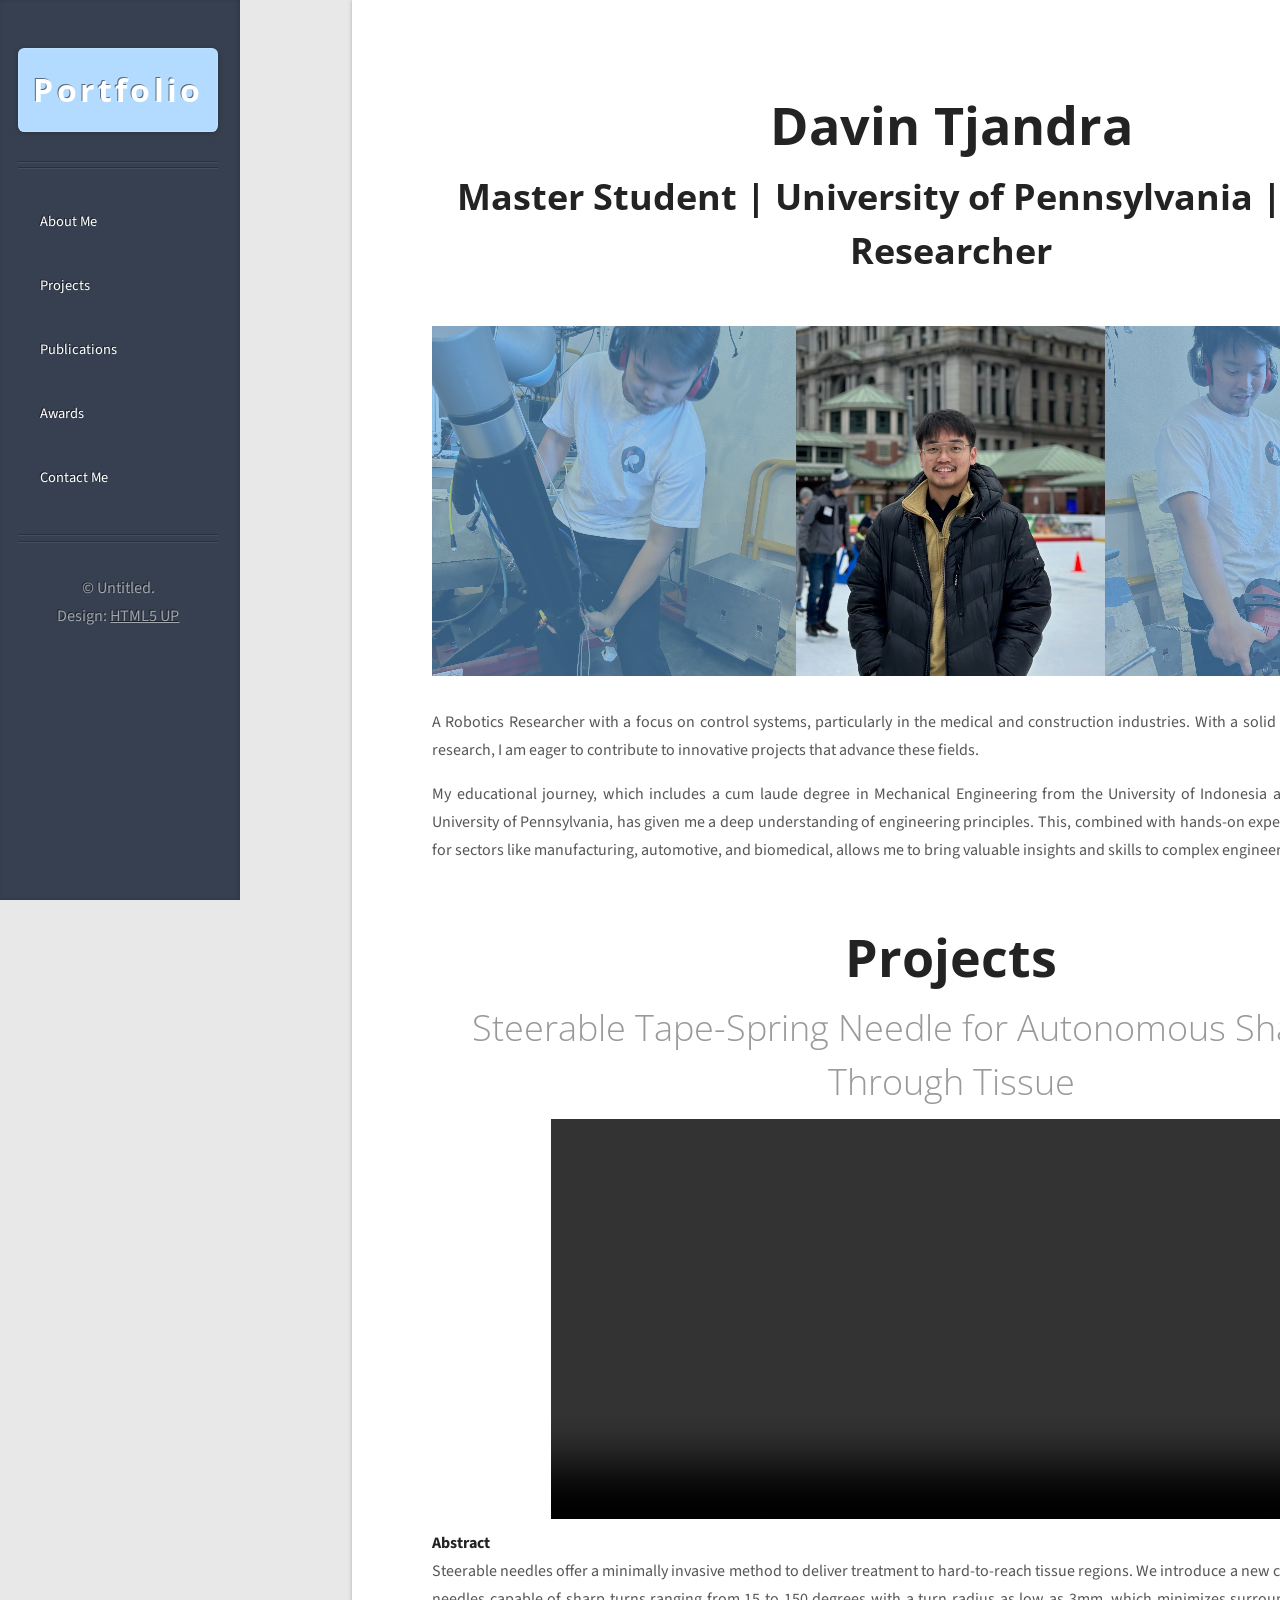
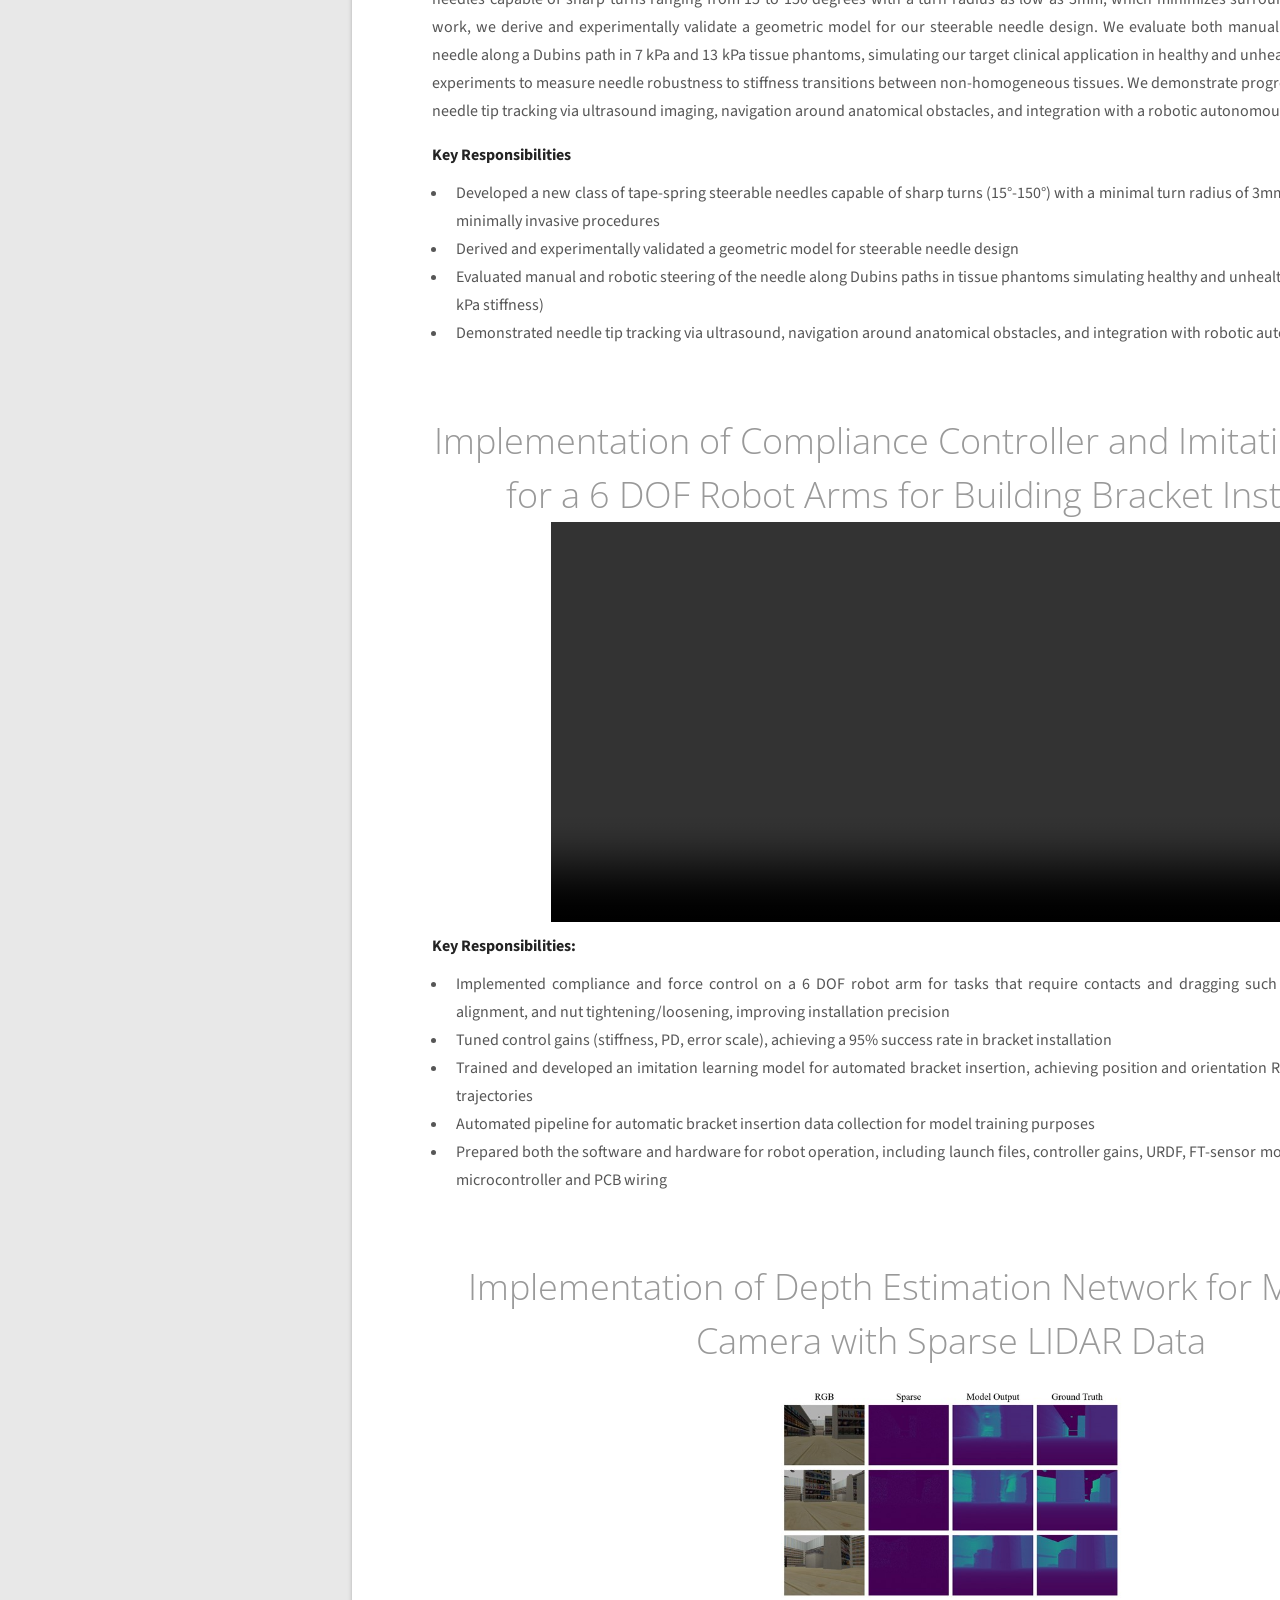
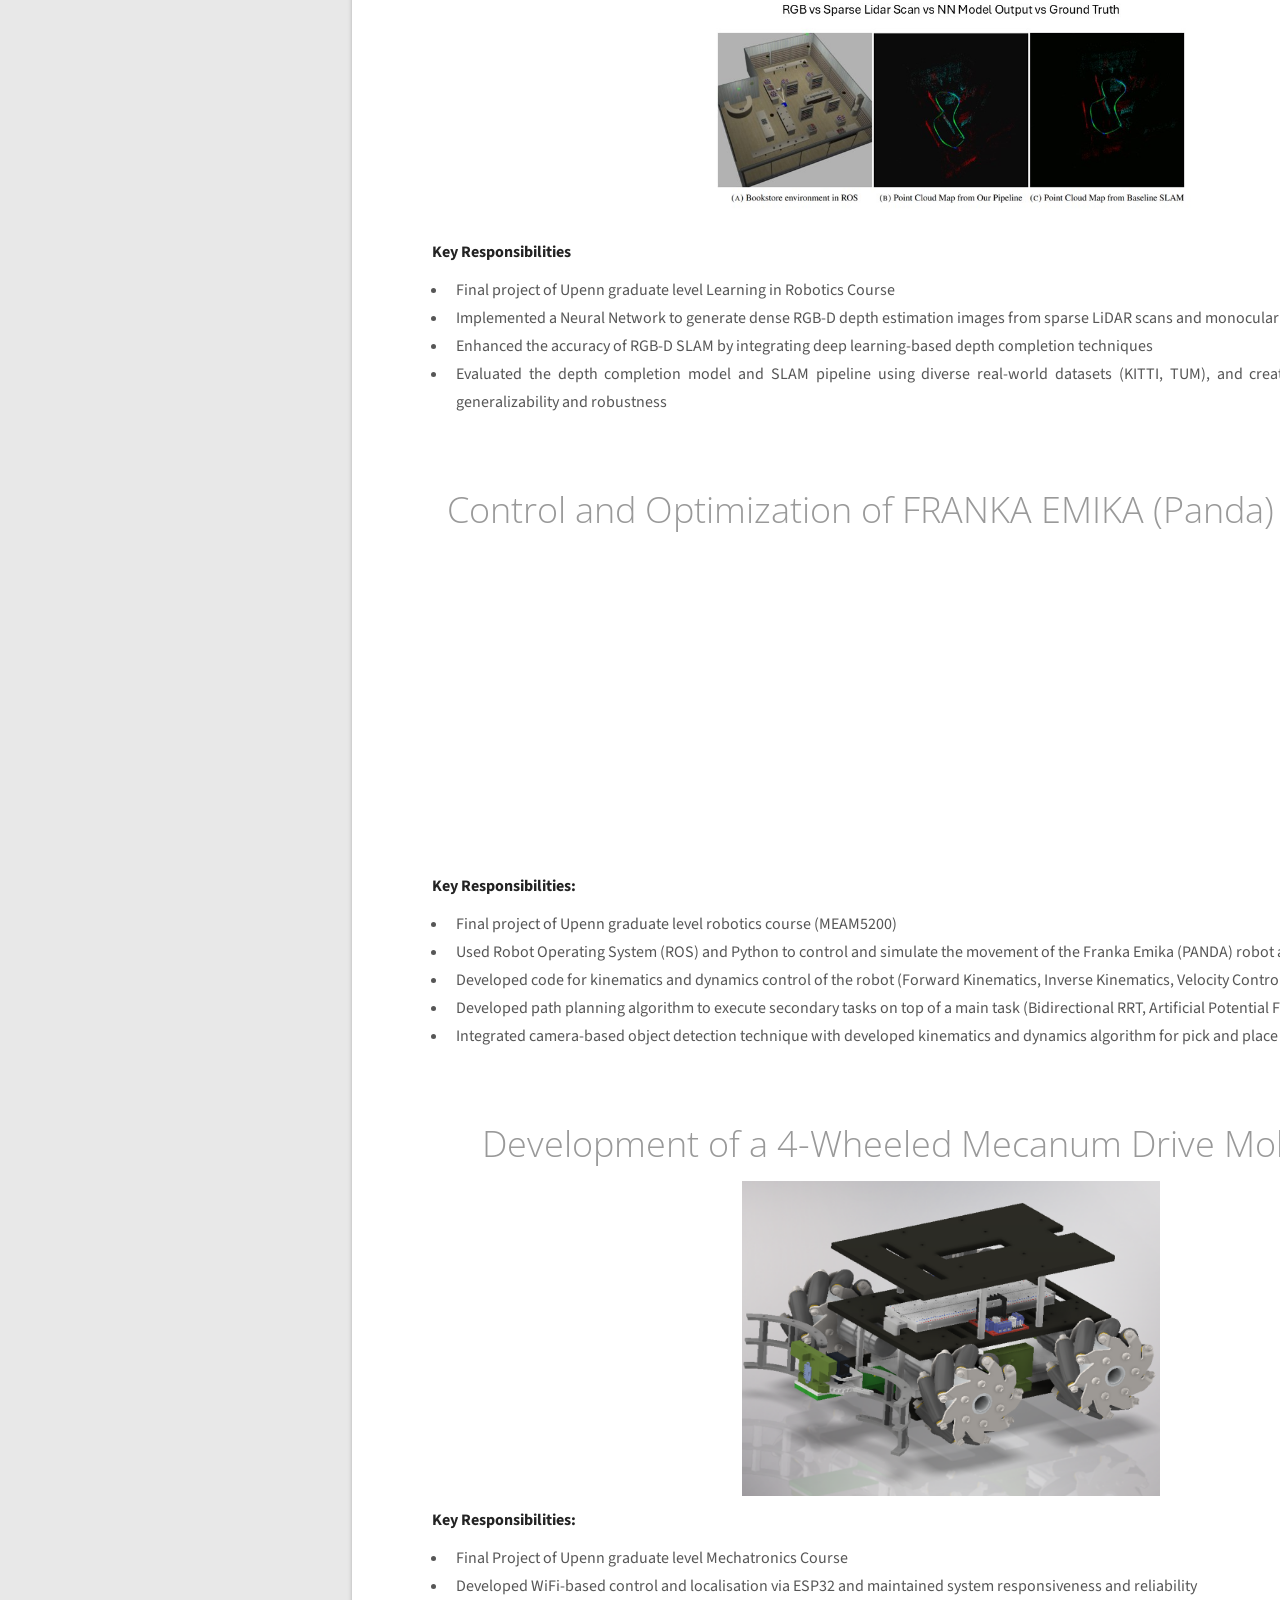
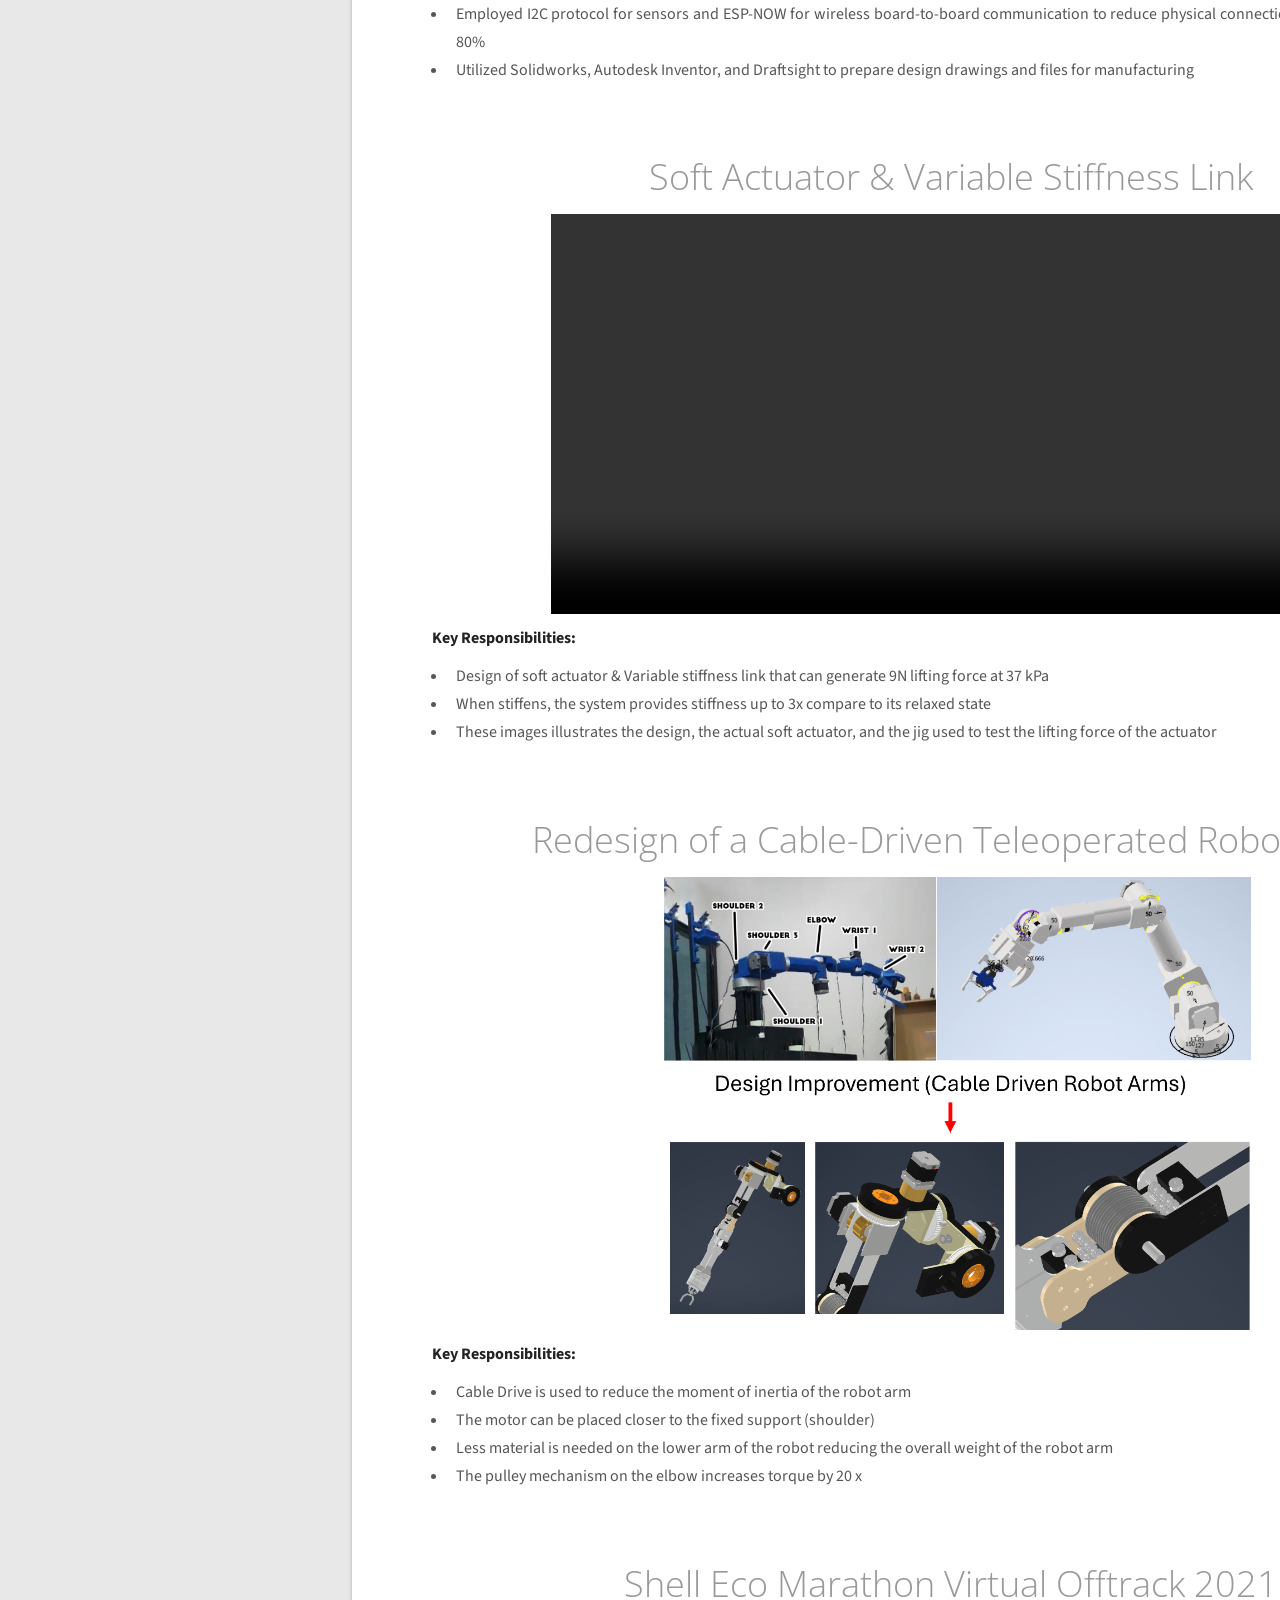
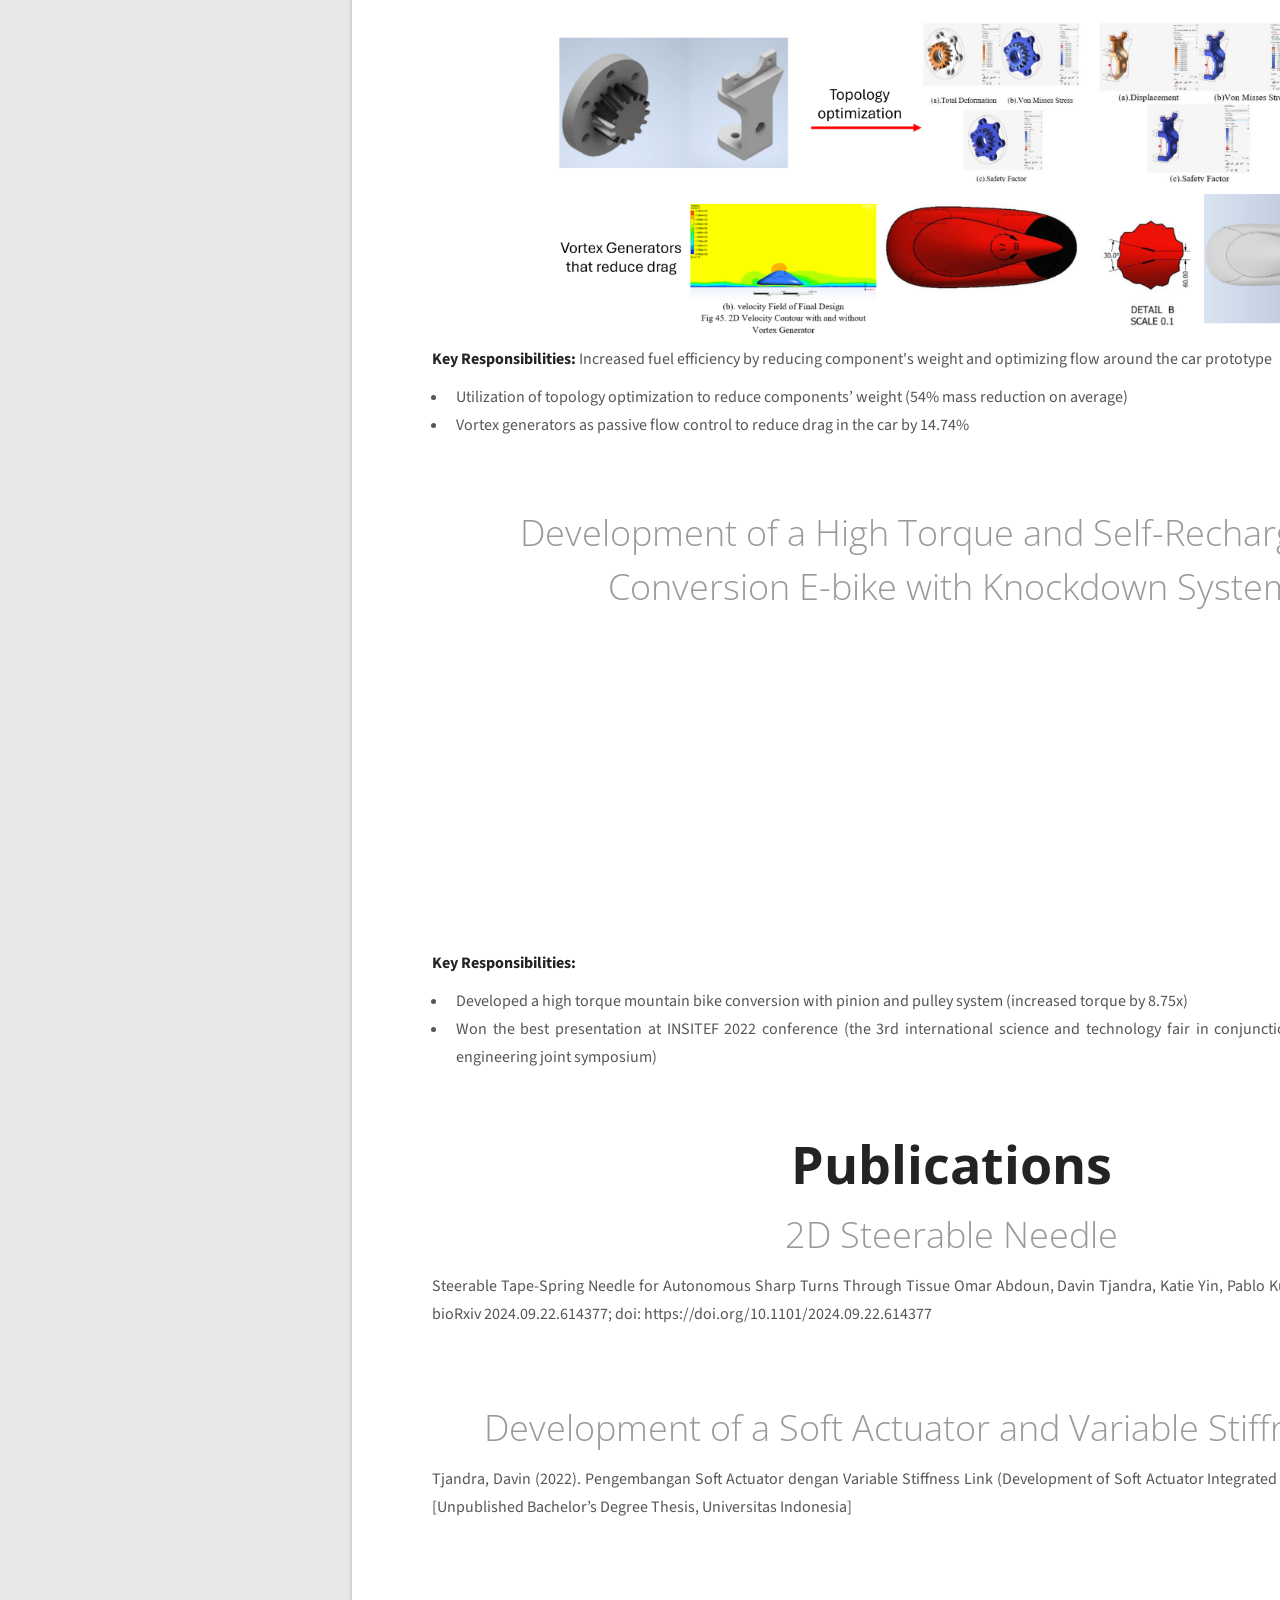
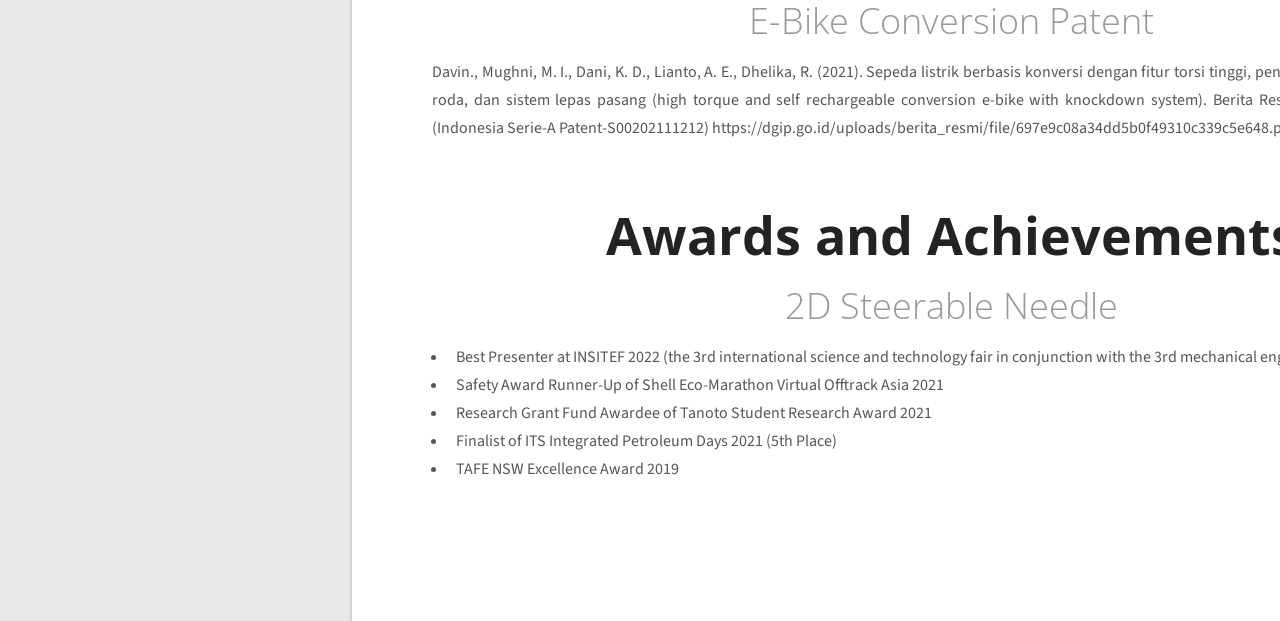
==== commit 7132c7c1: "Update index.html" ====
--- a/index.html
+++ b/index.html
@@ -31,16 +31,11 @@
 
 							<a href="#" class="image featured"><img src="images/homepage.png" alt="" /></a>
 							<p style="text-align: justify;">
-								A current Graduate student in Mechanical Engineering and Applied Mechanics at the University of Pennsylvania, 
-								cum laude graduate in Mechanical Engineering from the University of Indonesia, and an advanced diploma in 
-								Mechanical Engineering from TAFE NSW honoured with the TAFE Excellence Award 2019. My educational background 
-								has given me a strong foundation in engineering principles, especially robotics, automation, and control systems.
+								A Robotics Researcher with a focus on control systems, particularly in the medical and construction industries. With a solid background in industry and research, I am eager to contribute to innovative projects that advance these fields.
 							</p>
 					
 							<p style="text-align: justify;">
-								My experiences lie in the field of engineering design for automation projects, especially in manufacturing, 
-								automotive, and biomedical industries. I believe embracing automation and digitalization can optimize efficiency, 
-								drive innovation, and propel organizations to new heights.
+								My educational journey, which includes a cum laude degree in Mechanical Engineering from the University of Indonesia and advanced studies at the University of Pennsylvania, has given me a deep understanding of engineering principles. This, combined with hands-on experience in automation design for sectors like manufacturing, automotive, and biomedical, allows me to bring valuable insights and skills to complex engineering challenges.
 							</p>
 						</article>
 
@@ -52,7 +47,7 @@
 						</header>
 						<div style="display: flex; justify-content: center; align-items: center; height: auto; margin-bottom: 10px;"> 
 							<video style="max-width: 800px; width: 100%; height: auto;" controls>
-								<source src="./static/vids/needle_demo_vid.mp4" type="video/mp4">
+								<source src="vids/needle_demo_vid.mp4" type="video/mp4">
 								Your browser does not support the video tag.
 							</video>
 						</div>
@@ -91,7 +86,7 @@
 						</header>
 						<div style="display: flex; justify-content: center; align-items: center; height: auto; margin-bottom: 10px;"> 
 							<video style="max-width: 800px; width: 100%; height: auto;" controls>
-								<source src="./static/vids/Raise_Porto.mp4" type="video/mp4">
+								<source src="vids/Raise_Porto.mp4" type="video/mp4">
 								Your browser does not support the video tag.
 							</video>
 						</div>
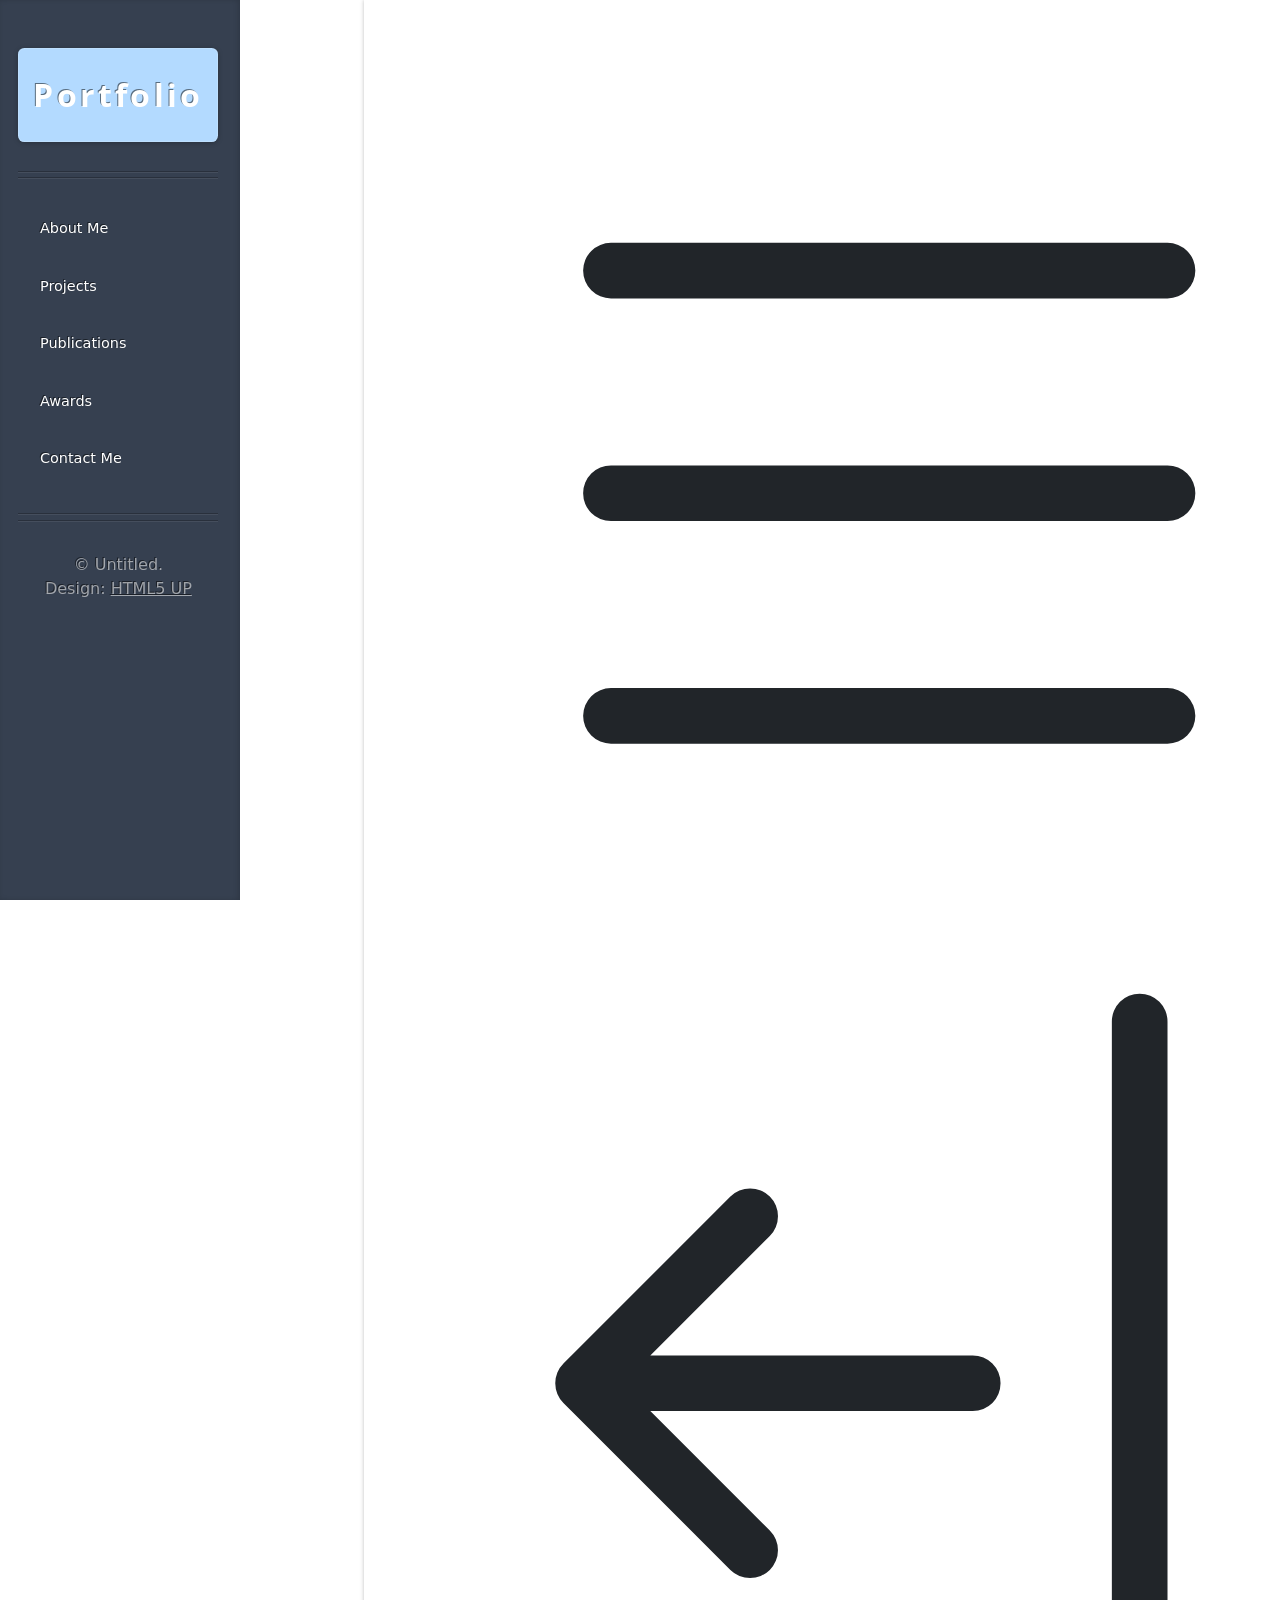
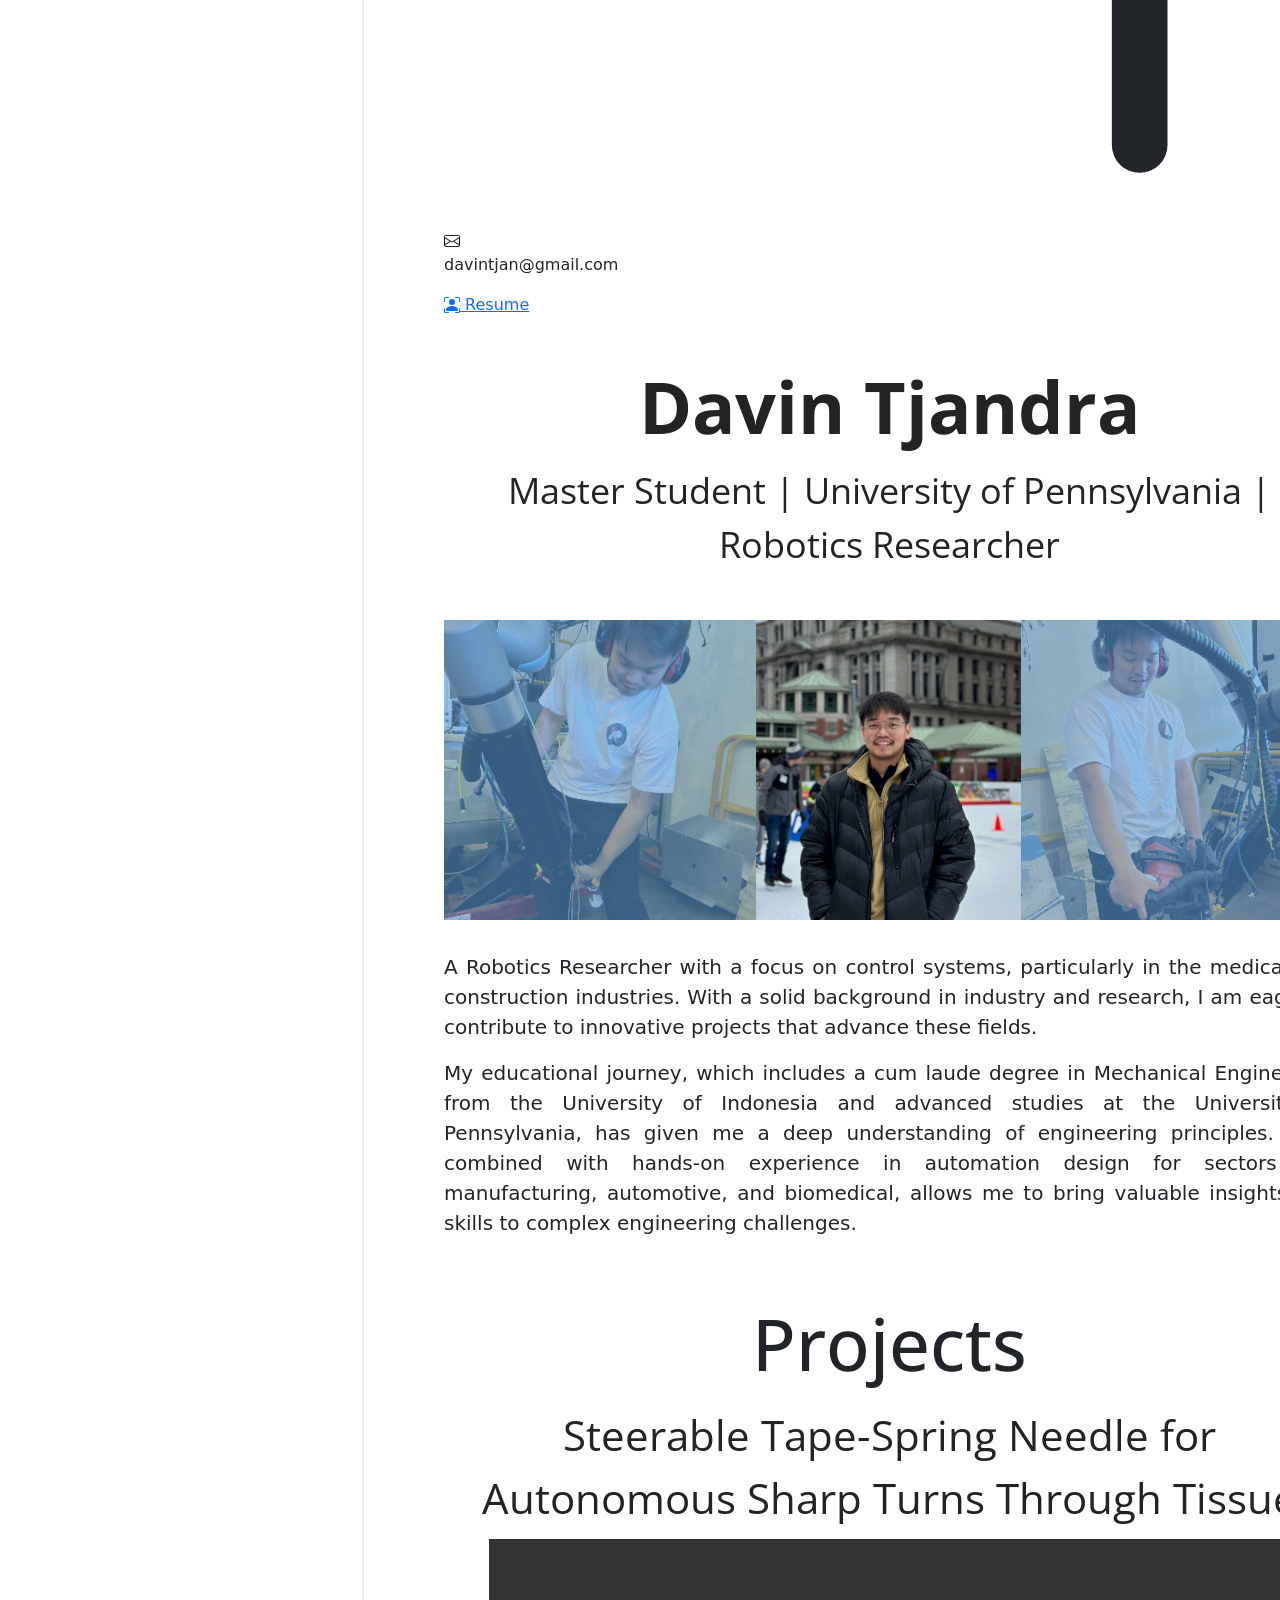
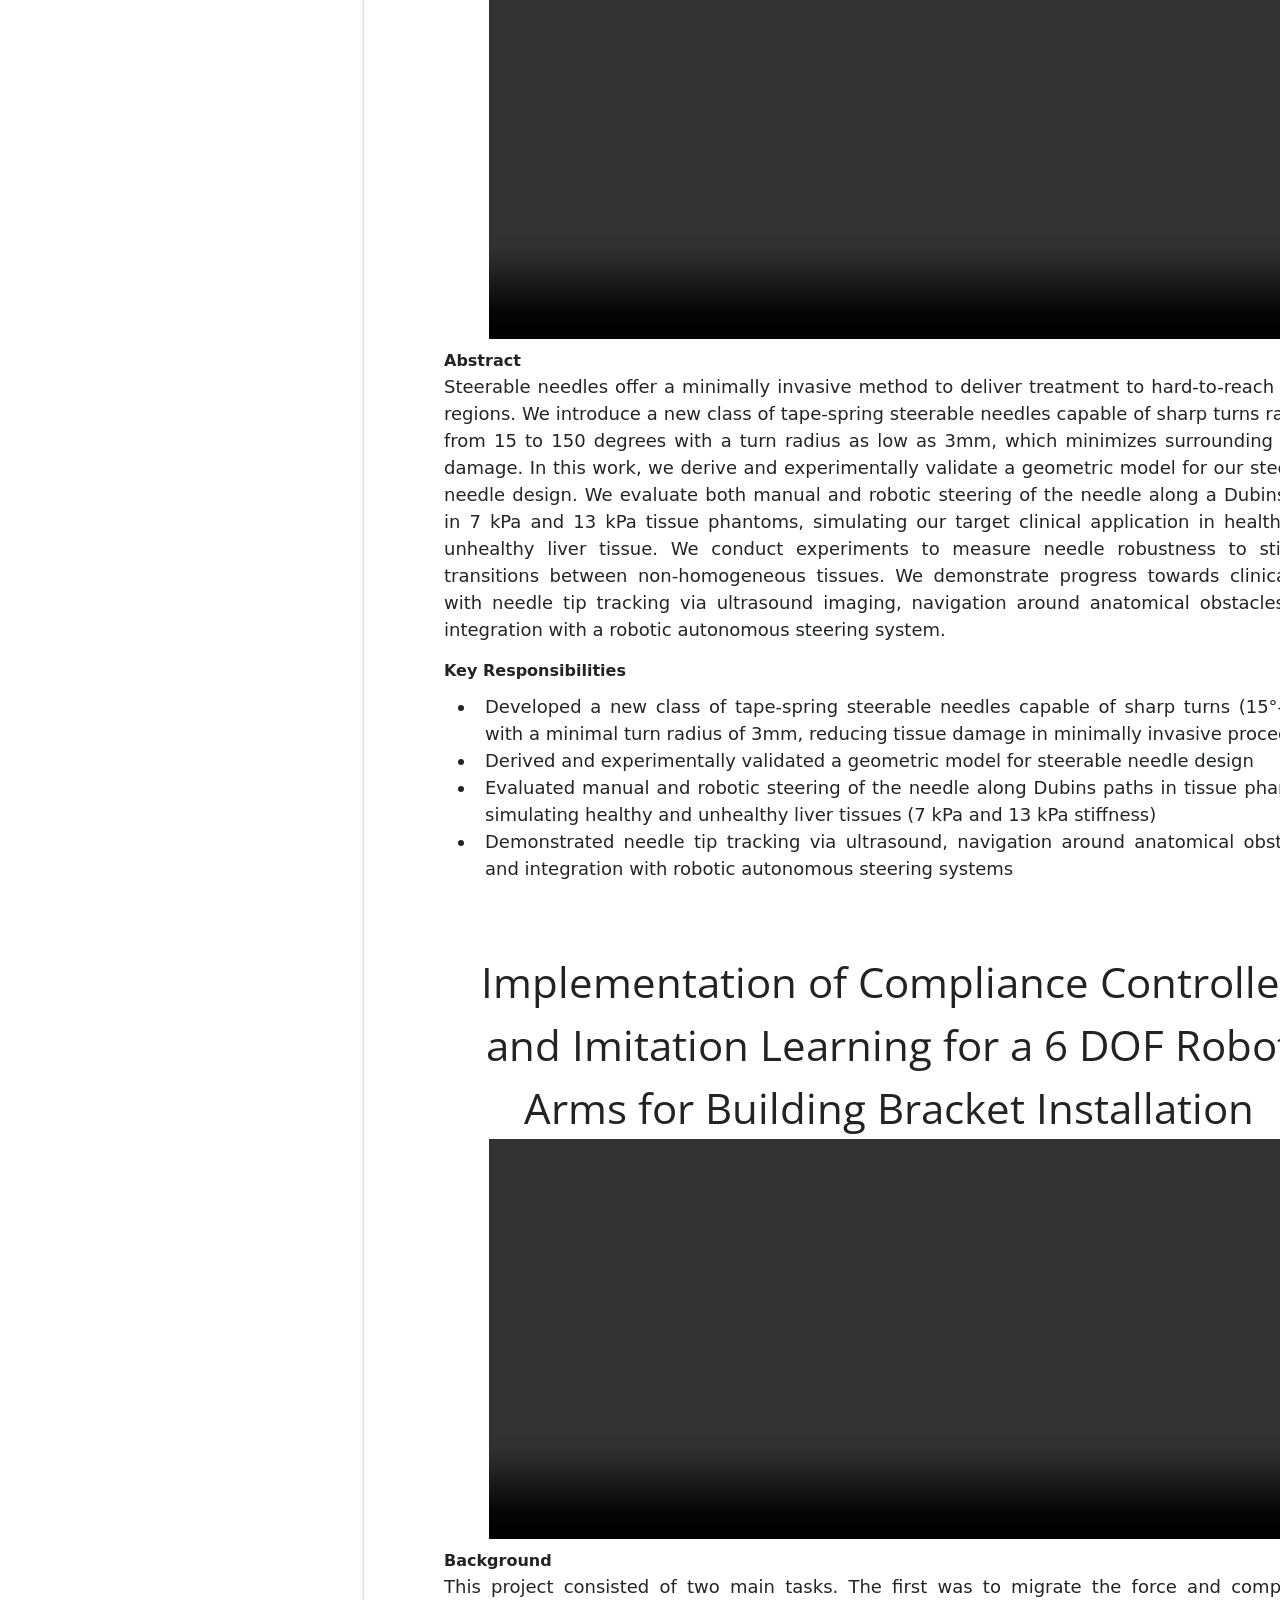
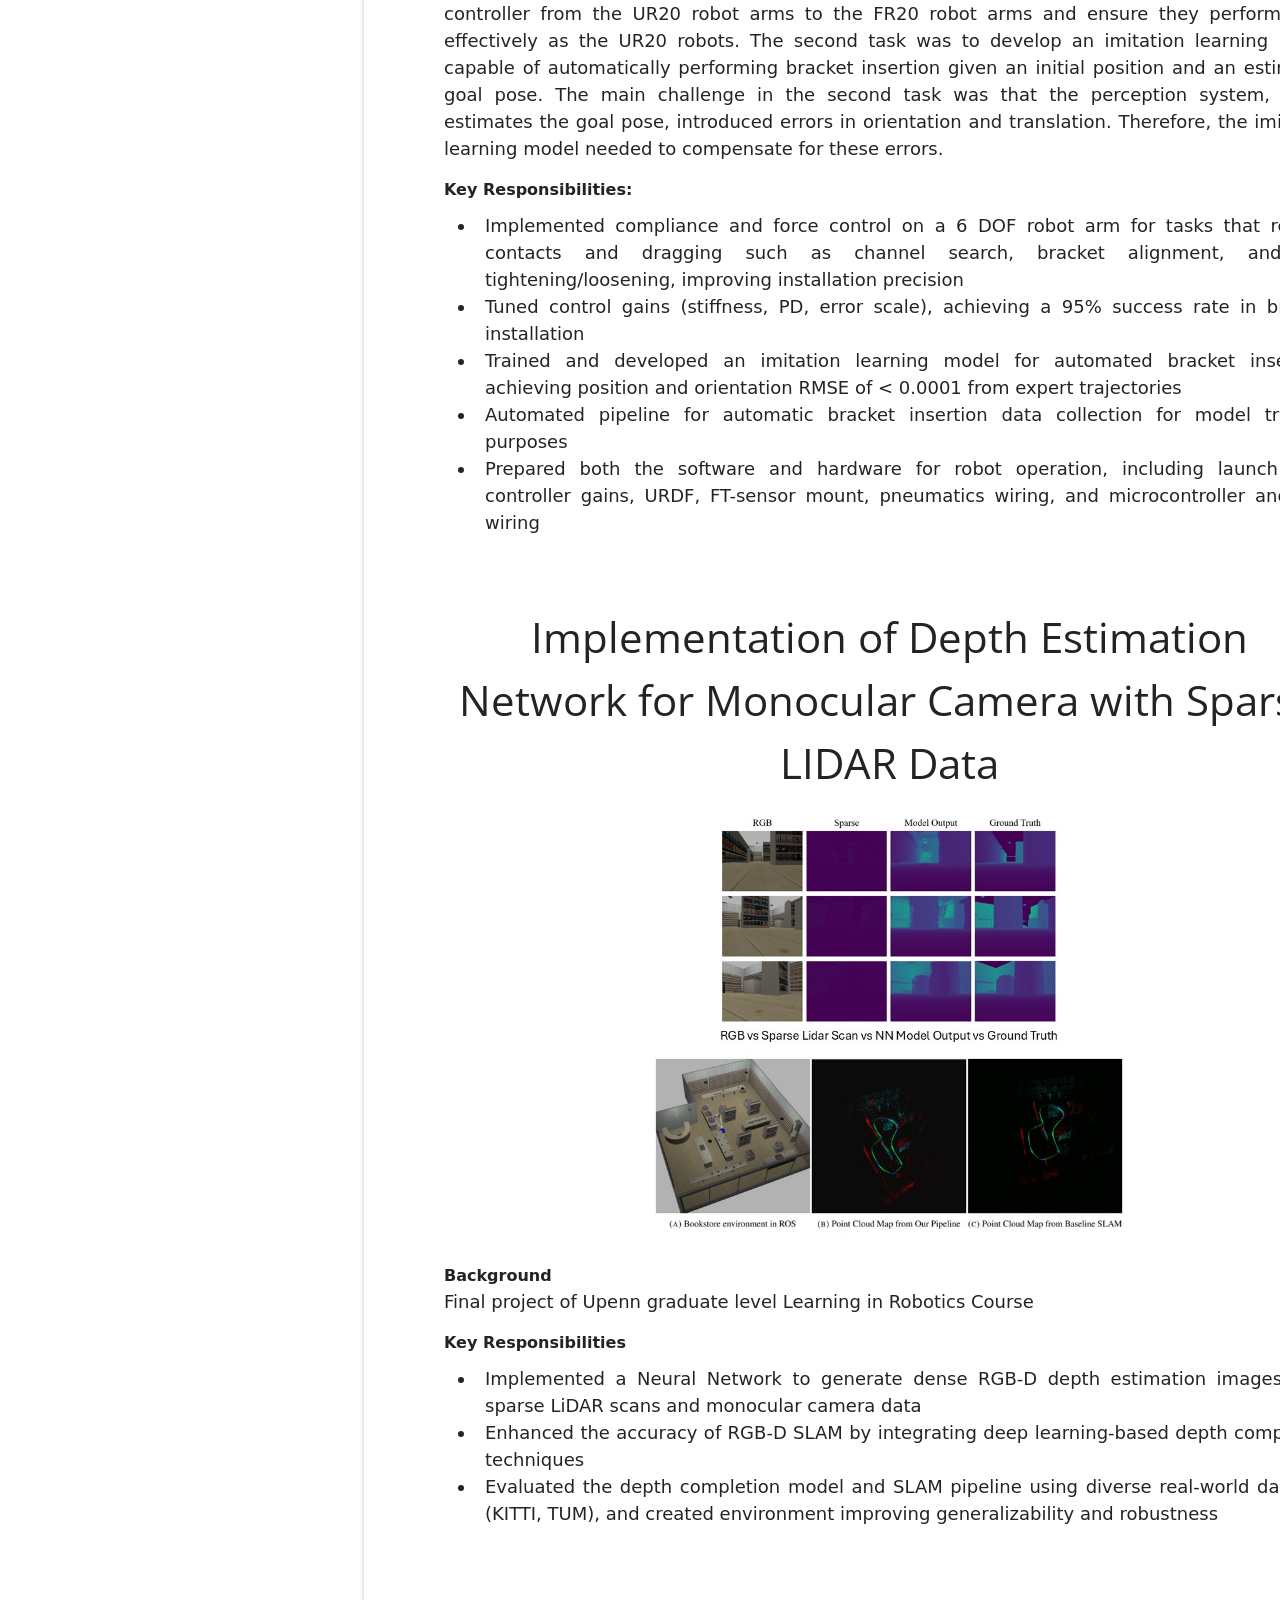
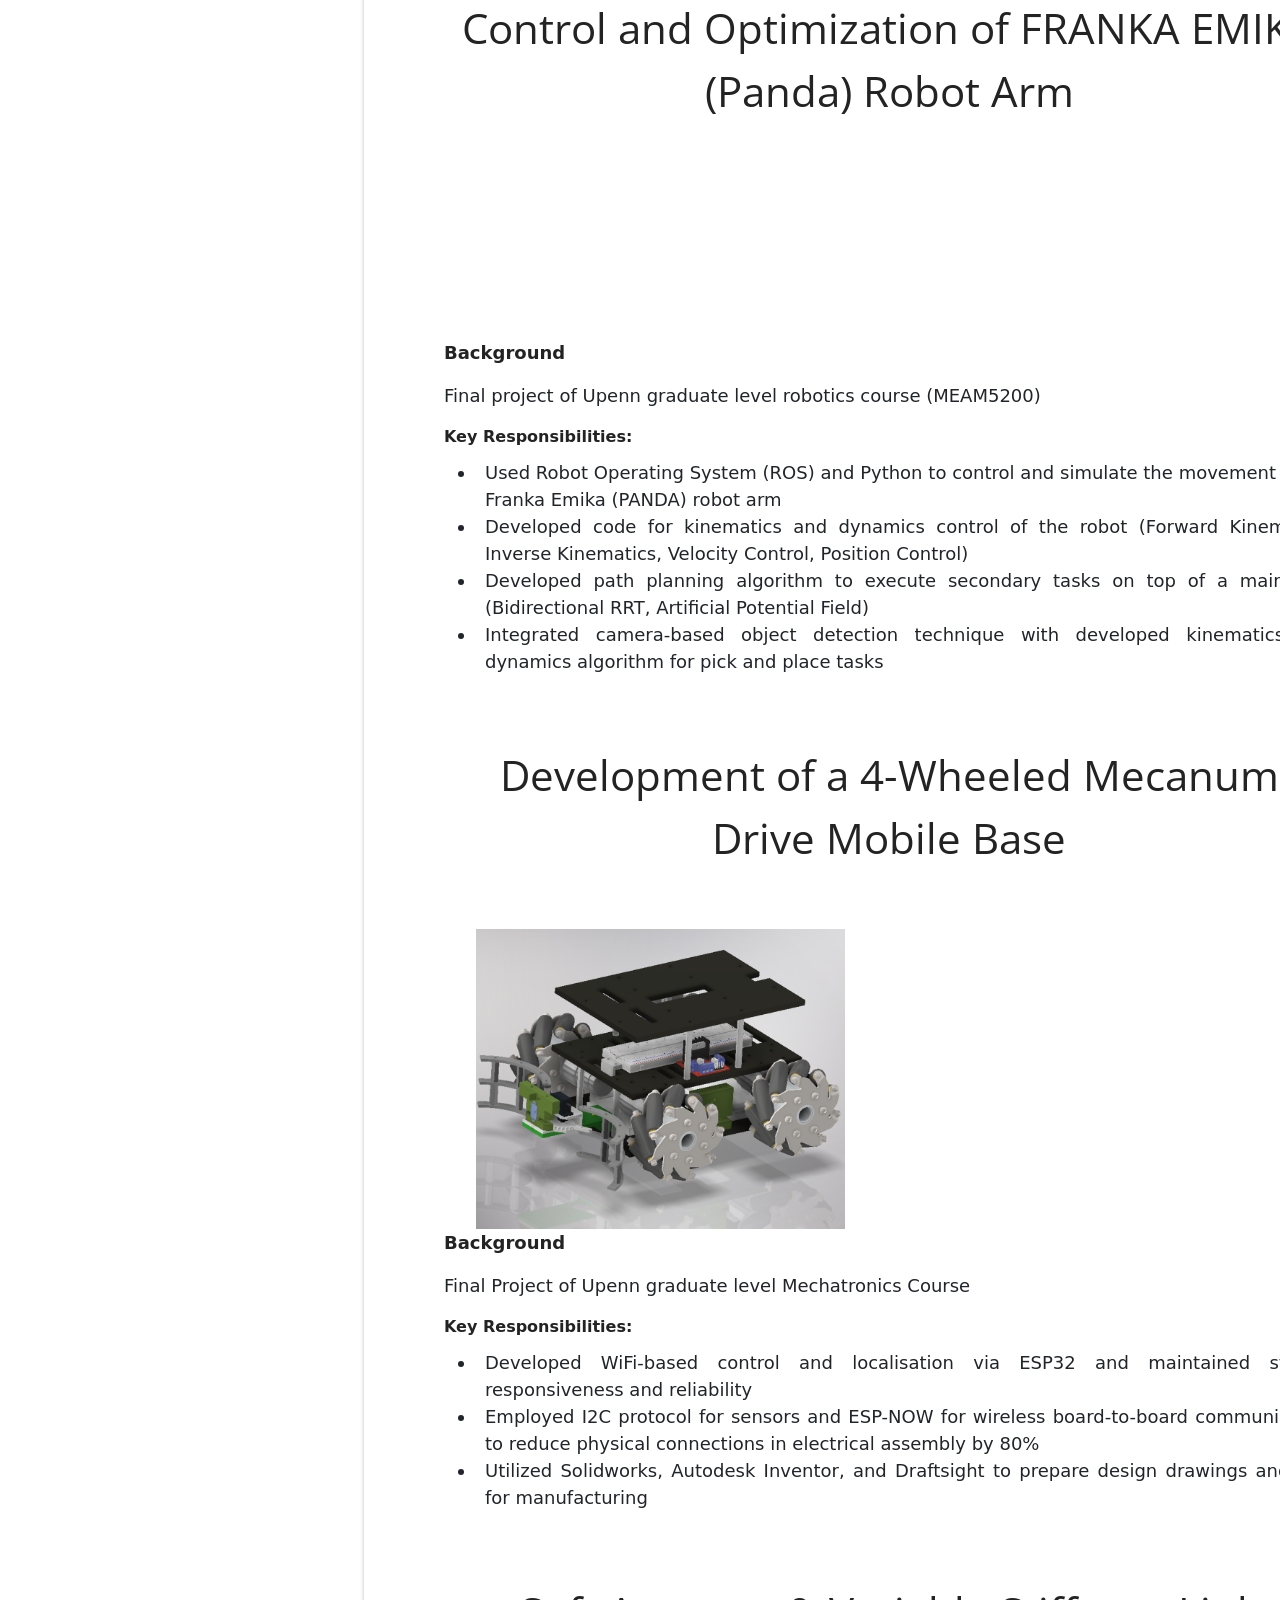
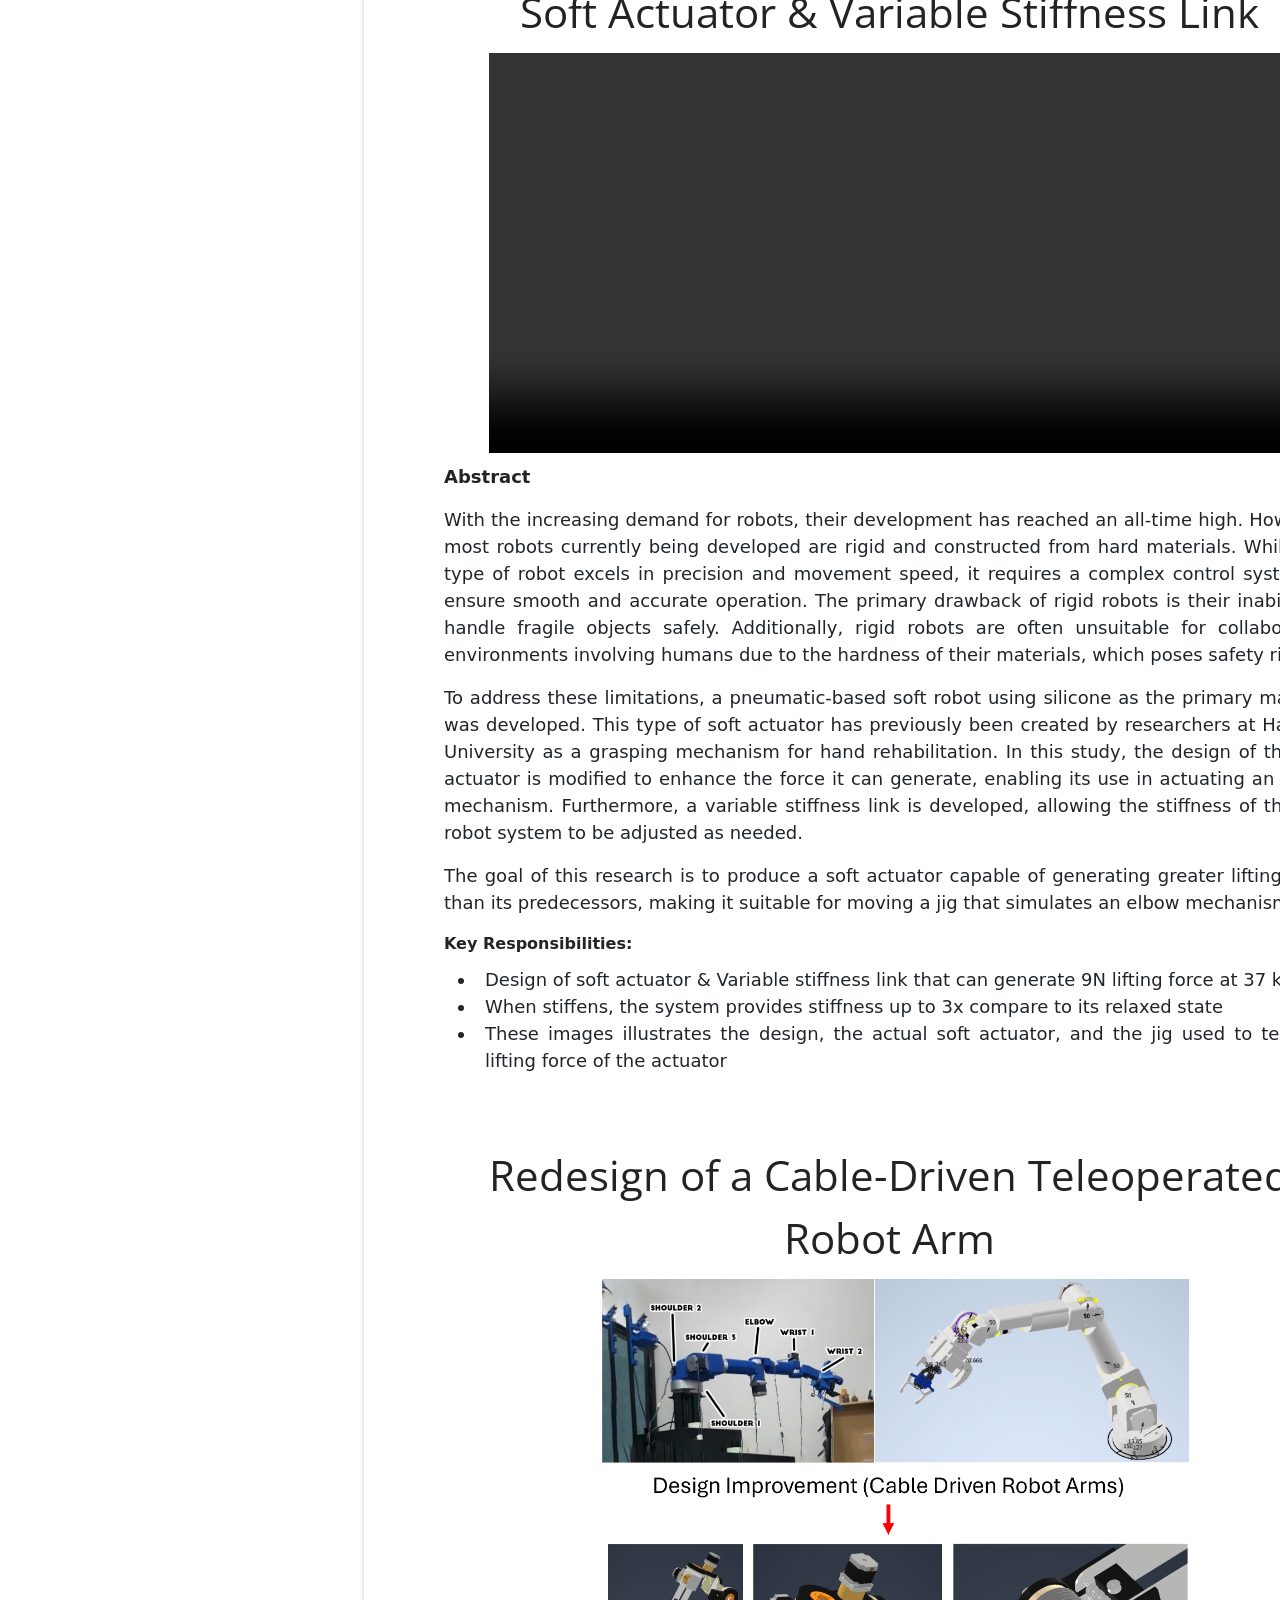
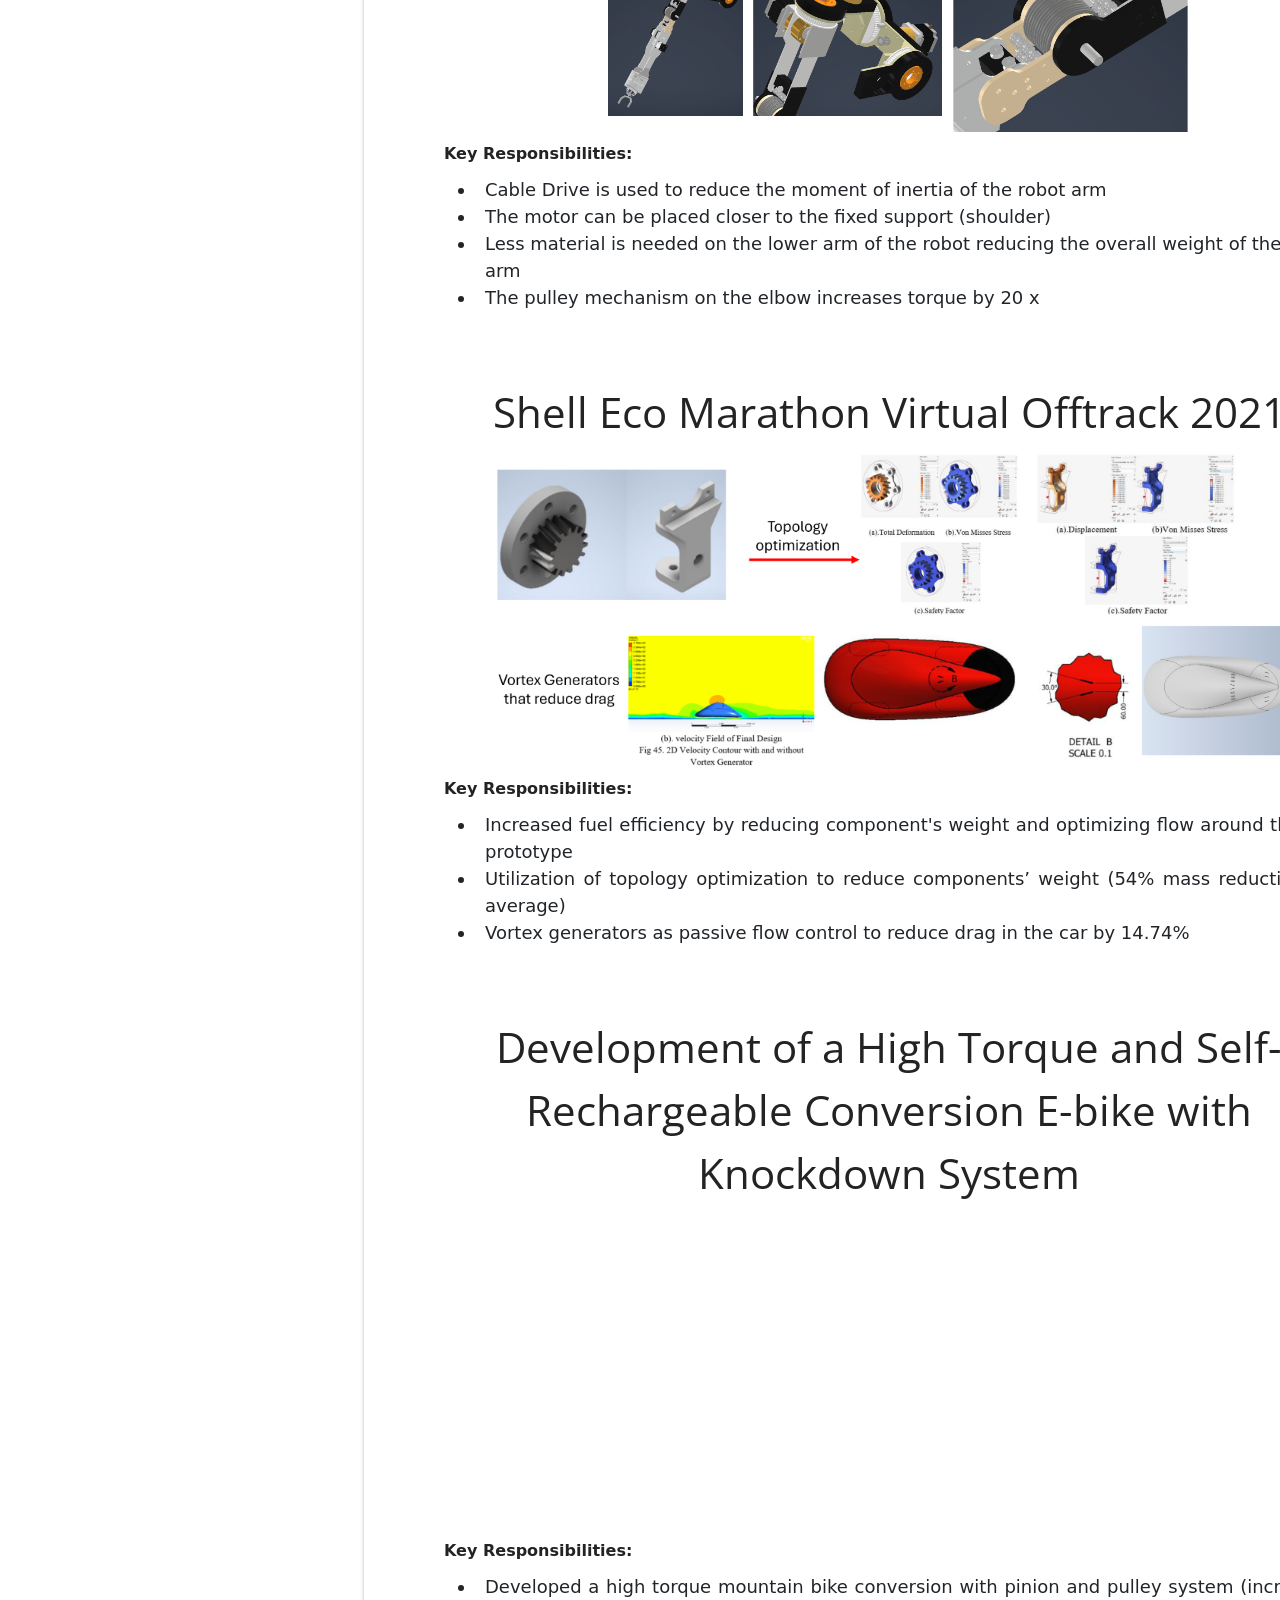
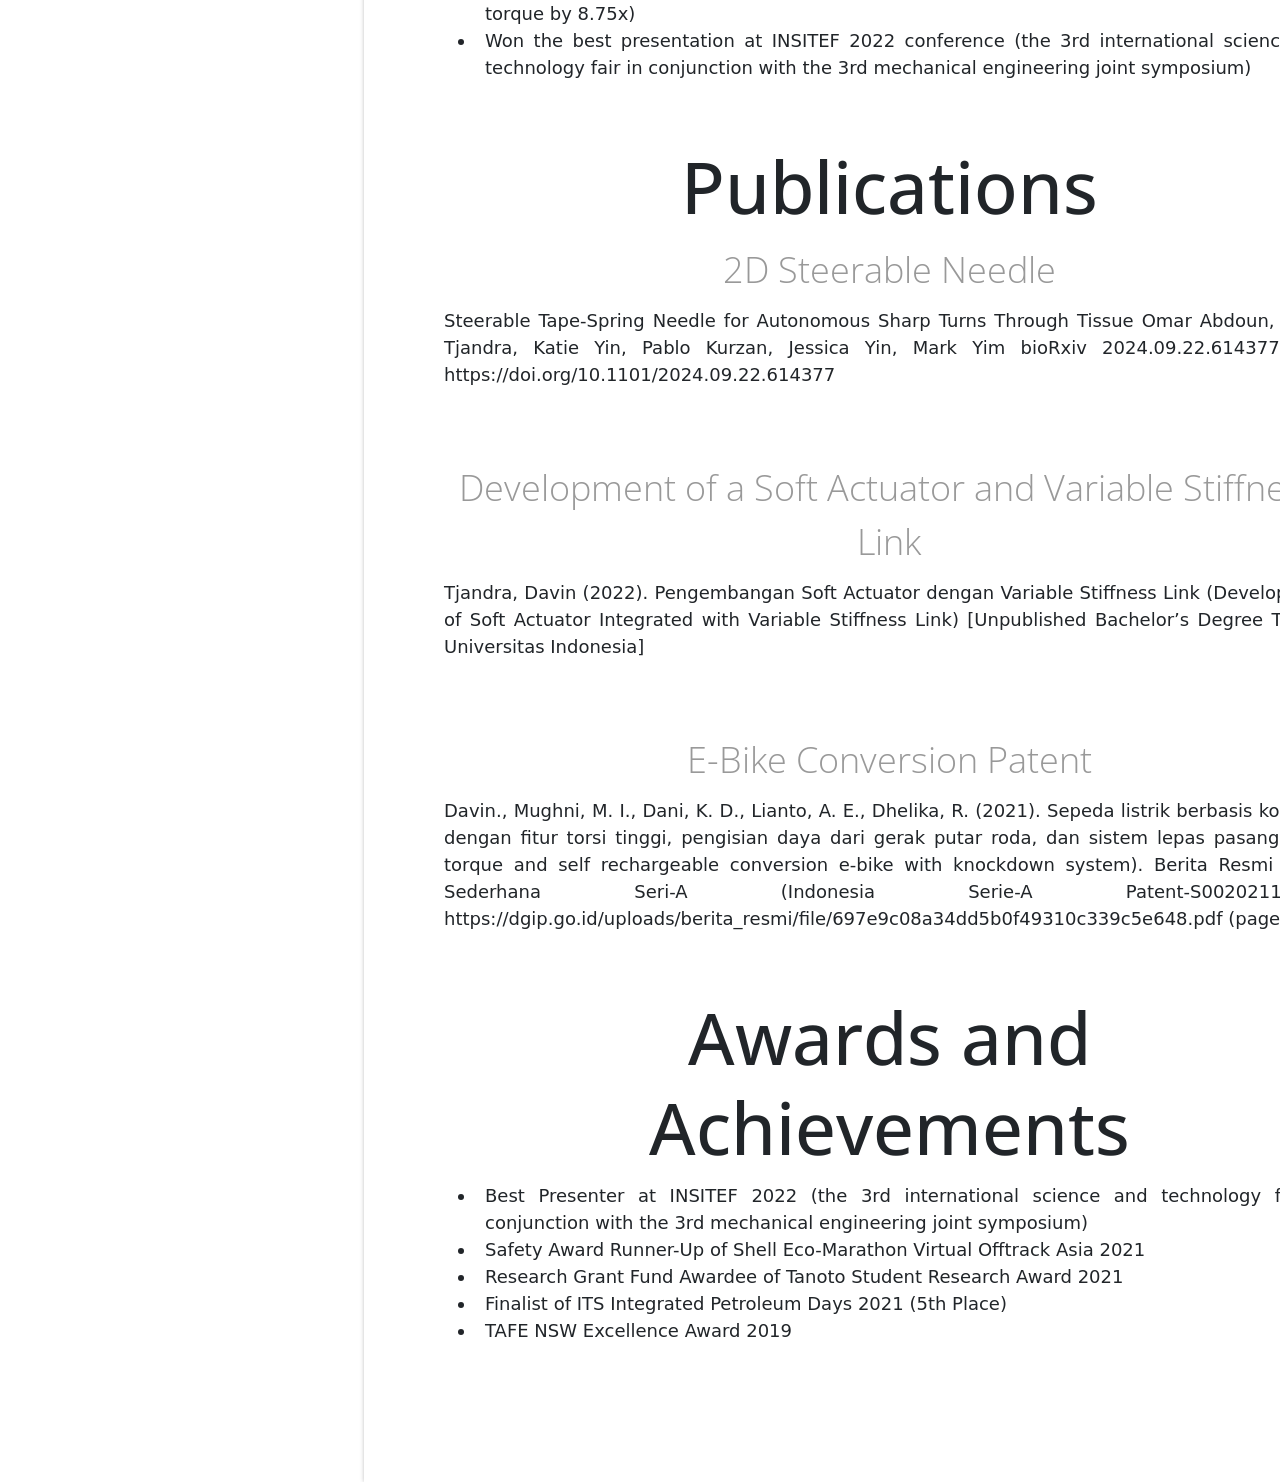
==== commit b6bbee75: "Update index.html" ====
--- a/index.html
+++ b/index.html
@@ -1,394 +1,845 @@
-<!DOCTYPE HTML>
+<!DOCTYPE html>
 <!--
 	Striped by HTML5 UP
 	html5up.net | @ajlkn
 	Free for personal and commercial use under the CCA 3.0 license (html5up.net/license)
 -->
 <html>
-	<head>
-		<title>Davin Tjandra Portfolio</title>
-		<meta charset="utf-8" />
-		<meta name="viewport" content="width=device-width, initial-scale=1, user-scalable=no" />
-		<link rel="stylesheet" href="assets/css/main.css" />
-	</head>
-	<body class="is-preload">
-
-		<!-- Content -->
-			<div id="content">
-				<div class="inner">
-
-					<!-- Post -->
-						<article class="box post post-excerpt">
-							<header>
-								<!--
+  <head>
+    <title>Davin Tjandra Portfolio</title>
+    <meta charset="utf-8" />
+    <meta
+      name="viewport"
+      content="width=device-width, initial-scale=1, user-scalable=no"
+    />
+    <link rel="stylesheet" href="assets/css/main.css" />
+    <link
+      rel="stylesheet"
+      href="https://cdn.jsdelivr.net/npm/bootstrap@5.3.3/dist/css/bootstrap.min.css"
+    />
+  </head>
+  <body class="is-preload">
+    <!-- Content -->
+
+    <!-- <div class="iconss">   
+       <svg
+      xmlns="http://www.w3.org/2000/svg"
+      width="46"
+      height="46"
+      id="open_sidebar"
+      fill="currentColor"
+      class="bi bi-list active"
+      viewBox="0 0 16 16"
+    >
+      <path
+        fill-rule="evenodd"
+        d="M2.5 12a.5.5 0 0 1 .5-.5h10a.5.5 0 0 1 0 1H3a.5.5 0 0 1-.5-.5m0-4a.5.5 0 0 1 .5-.5h10a.5.5 0 0 1 0 1H3a.5.5 0 0 1-.5-.5m0-4a.5.5 0 0 1 .5-.5h10a.5.5 0 0 1 0 1H3a.5.5 0 0 1-.5-.5"
+      />
+    </svg>
+
+    <svg
+      xmlns="http://www.w3.org/2000/svg"
+      width="46"
+      height="46"
+      fill="currentColor"
+      id="close_sidebar"
+      class="bi bi-arrow-bar-left"
+      viewBox="0 0 16 16"
+    >
+      <path
+        fill-rule="evenodd"
+        d="M12.5 15a.5.5 0 0 1-.5-.5v-13a.5.5 0 0 1 1 0v13a.5.5 0 0 1-.5.5M10 8a.5.5 0 0 1-.5.5H3.707l2.147 2.146a.5.5 0 0 1-.708.708l-3-3a.5.5 0 0 1 0-.708l3-3a.5.5 0 1 1 .708.708L3.707 7.5H9.5a.5.5 0 0 1 .5.5"
+      />
+    </svg>
+  </div> -->
+
+    <div class="container">
+      <div id="content">
+        <div class="iconss">
+          <svg
+            xmlns="http://www.w3.org/2000/svg"
+            id="open_sidebar"
+            fill="currentColor"
+            class="bi bi-list active"
+            viewBox="0 0 16 16"
+          >
+            <path
+              fill-rule="evenodd"
+              d="M2.5 12a.5.5 0 0 1 .5-.5h10a.5.5 0 0 1 0 1H3a.5.5 0 0 1-.5-.5m0-4a.5.5 0 0 1 .5-.5h10a.5.5 0 0 1 0 1H3a.5.5 0 0 1-.5-.5m0-4a.5.5 0 0 1 .5-.5h10a.5.5 0 0 1 0 1H3a.5.5 0 0 1-.5-.5"
+            />
+          </svg>
+
+          <svg
+            xmlns="http://www.w3.org/2000/svg"
+            fill="currentColor"
+            id="close_sidebar"
+            class="bi bi-arrow-bar-left"
+            viewBox="0 0 16 16"
+          >
+            <path
+              fill-rule="evenodd"
+              d="M12.5 15a.5.5 0 0 1-.5-.5v-13a.5.5 0 0 1 1 0v13a.5.5 0 0 1-.5.5M10 8a.5.5 0 0 1-.5.5H3.707l2.147 2.146a.5.5 0 0 1-.708.708l-3-3a.5.5 0 0 1 0-.708l3-3a.5.5 0 1 1 .708.708L3.707 7.5H9.5a.5.5 0 0 1 .5.5"
+            />
+          </svg>
+        </div>
+        <div class="inner">
+          <div class="topbar">
+            <div class="mail">
+              <svg
+                xmlns="http://www.w3.org/2000/svg"
+                width="16"
+                height="16"
+                fill="currentColor"
+                class="bi bi-envelope"
+                viewBox="0 0 16 16"
+              >
+                <path
+                  d="M0 4a2 2 0 0 1 2-2h12a2 2 0 0 1 2 2v8a2 2 0 0 1-2 2H2a2 2 0 0 1-2-2zm2-1a1 1 0 0 0-1 1v.217l7 4.2 7-4.2V4a1 1 0 0 0-1-1zm13 2.383-4.708 2.825L15 11.105zm-.034 6.876-5.64-3.471L8 9.583l-1.326-.795-5.64 3.47A1 1 0 0 0 2 13h12a1 1 0 0 0 .966-.741M1 11.105l4.708-2.897L1 5.383z"
+                />
+              </svg>
+              <p>davintjan@gmail.com</p>
+            </div>
+
+            <a href="https://drive.google.com/file/d/1_N1awq9U__ZJhtKPCDDxyQWSbb3zrGH8/view?usp=sharing" target="_blank">
+              <svg
+                xmlns="http://www.w3.org/2000/svg"
+                width="16"
+                height="16"
+                fill="currentColor"
+                class="bi bi-person-bounding-box"
+                viewBox="0 0 16 16"
+              >
+                <path
+                  d="M1.5 1a.5.5 0 0 0-.5.5v3a.5.5 0 0 1-1 0v-3A1.5 1.5 0 0 1 1.5 0h3a.5.5 0 0 1 0 1zM11 .5a.5.5 0 0 1 .5-.5h3A1.5 1.5 0 0 1 16 1.5v3a.5.5 0 0 1-1 0v-3a.5.5 0 0 0-.5-.5h-3a.5.5 0 0 1-.5-.5M.5 11a.5.5 0 0 1 .5.5v3a.5.5 0 0 0 .5.5h3a.5.5 0 0 1 0 1h-3A1.5 1.5 0 0 1 0 14.5v-3a.5.5 0 0 1 .5-.5m15 0a.5.5 0 0 1 .5.5v3a1.5 1.5 0 0 1-1.5 1.5h-3a.5.5 0 0 1 0-1h3a.5.5 0 0 0 .5-.5v-3a.5.5 0 0 1 .5-.5"
+                />
+                <path
+                  d="M3 14s-1 0-1-1 1-4 6-4 6 3 6 4-1 1-1 1zm8-9a3 3 0 1 1-6 0 3 3 0 0 1 6 0"
+                />
+              </svg>
+              Resume</a
+            >
+          </div>
+          <!-- Post -->
+          <article class="box post post-excerpt">
+            <header>
+              <!--
 									Note: Titles and subtitles will wrap automatically when necessary, so don't worry
 									if they get too long. You can also remove the <p> entirely if you don't
 									need a subtitle.
 								-->
-								<h2 style="text-align: center;"><a href="#">Davin Tjandra</a></h2>
-								<p style="text-align: center;"><strong>Master Student | University of Pennsylvania | Robotics Researcher</strong></p>
-							</header>
-
-							<a href="#" class="image featured"><img src="images/homepage.png" alt="" /></a>
-							<p style="text-align: justify;">
-								A Robotics Researcher with a focus on control systems, particularly in the medical and construction industries. With a solid background in industry and research, I am eager to contribute to innovative projects that advance these fields.
-							</p>
-					
-							<p style="text-align: justify;">
-								My educational journey, which includes a cum laude degree in Mechanical Engineering from the University of Indonesia and advanced studies at the University of Pennsylvania, has given me a deep understanding of engineering principles. This, combined with hands-on experience in automation design for sectors like manufacturing, automotive, and biomedical, allows me to bring valuable insights and skills to complex engineering challenges.
-							</p>
-						</article>
-
-					<!-- Post -->
-					<article id="projects" class="box post post-excerpt">
-						<header style="margin-bottom: 10px;">
-							<h2 style="text-align: center;"><a href="#">Projects</a></h2>
-							<p style="text-align: center;">Steerable Tape-Spring Needle for Autonomous Sharp Turns Through Tissue</p>
-						</header>
-						<div style="display: flex; justify-content: center; align-items: center; height: auto; margin-bottom: 10px;"> 
-							<video style="max-width: 800px; width: 100%; height: auto;" controls>
-								<source src="vids/needle_demo_vid.mp4" type="video/mp4">
-								Your browser does not support the video tag.
-							</video>
-						</div>
-						<strong>Abstract</strong> 
-						<p style="text-align: justify;">
-							Steerable needles offer a minimally invasive method to deliver treatment 
-							to hard-to-reach tissue regions. We introduce a new class of tape-spring steerable needles 
-							capable of sharp turns ranging from 15 to 150 degrees with a turn radius as low as 3mm, which 
-							minimizes surrounding tissue damage. In this work, we derive and experimentally validate a geometric 
-							model for our steerable needle design. We evaluate both manual and robotic steering of the needle along a 
-							Dubins path in 7 kPa and 13 kPa tissue phantoms, simulating our target clinical application in healthy and 
-							unhealthy liver tissue. We conduct experiments to measure needle robustness to stiffness transitions between 
-							non-homogeneous tissues. We demonstrate progress towards clinical use with needle tip tracking via 
-							ultrasound imaging, navigation around anatomical obstacles, and integration with a robotic autonomous steering system.
-						</p>
-					
-						<strong>Key Responsibilities</strong>
-						<ul style="margin-top: 10px; margin-bottom: 10px; text-align: justify;"> <!-- Added margin-top, kept margin-bottom at 0 -->
-							<li>Developed a new class of tape-spring steerable needles capable of 
-								sharp turns (15°-150°) with a minimal turn radius of 3mm, reducing 
-								tissue damage in minimally invasive procedures</li>
-							<li>Derived and experimentally validated a geometric model for 
-								steerable needle design</li>
-							<li>Evaluated manual and robotic steering of the needle along Dubins
-								paths in tissue phantoms simulating healthy and unhealthy liver 
-							   tissues (7 kPa and 13 kPa stiffness)</li>
-							<li>Demonstrated needle tip tracking via ultrasound, navigation around 
-								anatomical obstacles, and integration with robotic autonomous 
-								steering systems</li>
-						</ul>
-					
-						<header id="robot-arm-control" style="margin-top: 10px; margin-bottom: 0px;"> <!-- Added small margin-top -->
-							<p style="text-align: center;">Implementation of Compliance Controller and Imitation Learning
-								for a 6 DOF Robot Arms for Building Bracket Installation
-							</p>
-						</header>
-						<div style="display: flex; justify-content: center; align-items: center; height: auto; margin-bottom: 10px;"> 
-							<video style="max-width: 800px; width: 100%; height: auto;" controls>
-								<source src="vids/Raise_Porto.mp4" type="video/mp4">
-								Your browser does not support the video tag.
-							</video>
-						</div>
-						<strong>Key Responsibilities:</strong>
-						<ul style="margin-top: 10px; margin-bottom: 10px; text-align: justify;"> <!-- Added margin-top, kept margin-bottom at 0 -->
-							<li>Implemented compliance and force control on a 6 DOF robot arm for 
-								tasks that require contacts and dragging such as channel search, 
-								bracket alignment, and nut tightening/loosening, improving 
-								installation precision</li>
-							<li>Tuned control gains (stiffness, PD, error scale), achieving a 95% 
-								success rate in bracket installation</li>
-							<li>Trained and developed an imitation learning model for automated 
-								bracket insertion, achieving position and orientation RMSE of < 
-								0.0001 from expert trajectories</li>
-							<li>Automated pipeline for automatic bracket insertion data collection 
-								for model training purposes</li>
-							<li>Prepared both the software and hardware for robot operation, 
-								including launch files, controller gains, URDF, FT-sensor mount, 
-								pneumatics wiring, and microcontroller and PCB wiring</li>
-						</ul>
-
-						
-
-
-						<header id="depth-estimation" style="margin-top: 10px; margin-bottom: 10px;"> <!-- Added small margin-top -->
-							<p style="text-align: center;">Implementation of Depth Estimation Network for Monocular Camera with Sparse LIDAR Data
-							</p>
-						</header>
-						<!-- Image added here -->
-						<div style="display: flex; justify-content: center; margin-bottom: 10px;">
-							<img src="images/ORB_SLAM2.jpg" alt="Depth Estimation Network Image" style="max-width: 800px; width: 100%; height: auto;">
-						</div>
-
-						<strong>Key Responsibilities</strong>
-						<ul style="margin-top: 10px; margin-bottom: 0px; text-align: justify;"> <!-- Added margin-top, kept margin-bottom at 0 -->
-							<li>Final project of Upenn graduate level Learning in Robotics 
-								Course</li>
-							<li>Implemented a Neural Network to generate dense RGB-D 
-								depth estimation images from sparse LiDAR scans and 
-								monocular camera data</li>
-							<li>Enhanced the accuracy of RGB-D SLAM by integrating deep 
-								learning-based depth completion techniques</li>
-							<li>Evaluated the depth completion model and SLAM pipeline 
-								using diverse real-world datasets (KITTI, TUM), and created 
-								environment improving generalizability and robustness</li>
-						</ul>
-
-
-
-
-						<header id="franka-robot" style="margin-top: 10px; margin-bottom: 10px;"> <!-- Added small margin-top -->
-							<p style="text-align: center;">Control and Optimization 
-								of FRANKA EMIKA (Panda) Robot Arm
-							</p>
-						</header>
-						<div style="display: flex; justify-content: center; align-items: center; gap: 10px; margin-bottom: 10px;">
-							<iframe width="560" height="315" src="https://www.youtube.com/embed/xKBcdyn1gpU?si=YE9-g1IC8eMRkXKY" title="YouTube video player" frameborder="0" allow="accelerometer; autoplay; clipboard-write; encrypted-media; gyroscope; picture-in-picture; web-share" referrerpolicy="strict-origin-when-cross-origin" allowfullscreen></iframe>
-							<iframe width="560" height="315" src="https://www.youtube.com/embed/Z_s7S15IcpI?si=vcAAD2LUMop7uqZK" title="YouTube video player" frameborder="0" allow="accelerometer; autoplay; clipboard-write; encrypted-media; gyroscope; picture-in-picture; web-share" referrerpolicy="strict-origin-when-cross-origin" allowfullscreen></iframe>
-							<iframe width="560" height="315" src="https://www.youtube.com/embed/Z_s7S15IcpI?si=vcAAD2LUMop7uqZK" title="YouTube video player" frameborder="0" allow="accelerometer; autoplay; clipboard-write; encrypted-media; gyroscope; picture-in-picture; web-share" referrerpolicy="strict-origin-when-cross-origin" allowfullscreen></iframe>
-						</div>
-						<strong>Key Responsibilities:</strong>
-						<ul style="margin-top: 10px; margin-bottom: 10px; text-align: justify;"> <!-- Added margin-top, kept margin-bottom at 0 -->
-							<li>Final project of Upenn graduate level robotics course 
-								(MEAM5200)</li>
-							<li>Used Robot Operating System (ROS) and Python to control and 
-								simulate the movement of the Franka Emika (PANDA) robot arm</li>
-							<li>Developed code for kinematics and dynamics control of the 
-								robot (Forward Kinematics, Inverse Kinematics, Velocity Control, 
-								Position Control)</li>
-							<li>Developed path planning algorithm to execute secondary tasks 
-								on top of a main task (Bidirectional RRT, Artificial Potential Field)</li>
-							<li>Integrated camera-based object detection technique with 
-								developed kinematics and dynamics algorithm for pick and place 
-								tasks</li>
-						</ul>
-
-
-
-						<header id="mecanum-drive" style="margin-top: 10px; margin-bottom: 10px;"> <!-- Added small margin-top -->
-							<p style="text-align: center;">Development of a 4-Wheeled Mecanum Drive Mobile Base
-							</p>
-						</header>
-						<div style="display: flex; justify-content: center; align-items: center; gap: 10px; margin-bottom: 10px;">
-							<iframe width="560" height="315" src="https://www.youtube.com/embed/vjwg3EuP6zI" title="YouTube video player" frameborder="0" allow="accelerometer; autoplay; clipboard-write; encrypted-media; gyroscope; picture-in-picture; web-share" referrerpolicy="strict-origin-when-cross-origin" allowfullscreen></iframe>
-							<img src="images/Mechatronics Final Car.png" alt="Mechatronics Final Car" style="max-height: 315px; width: 100%; height: auto;">
-							<iframe width="560" height="315" src="https://www.youtube.com/embed/RxnCSf2Vcbw" title="YouTube video player" frameborder="0" allow="accelerometer; autoplay; clipboard-write; encrypted-media; gyroscope; picture-in-picture; web-share" referrerpolicy="strict-origin-when-cross-origin" allowfullscreen></iframe>	
-						</div>
-						<strong>Key Responsibilities:</strong>
-						<ul style="margin-top: 10px; margin-bottom: 10px; text-align: justify;"> <!-- Added margin-top, kept margin-bottom at 0 -->
-							<li>Final Project of Upenn graduate level Mechatronics Course</li>
-							<li>Developed WiFi-based control and localisation via ESP32 and 
-								maintained system responsiveness and reliability</li>
-							<li>Employed I2C protocol for sensors and ESP-NOW for wireless 
-								board-to-board communication to reduce physical 
-								connections in electrical assembly by 80%</li>
-							<li>Utilized Solidworks, Autodesk Inventor, and Draftsight to 
-								prepare design drawings and files for manufacturing</li>
-						</ul>
-
-
-
-						<header id="soft-actuator" style="margin-top: 10px; margin-bottom: 10px;"> <!-- Added small margin-top -->
-							<p style="text-align: center;">Soft Actuator & 
-								Variable Stiffness 
-								Link
-							</p>
-						</header>
-						<div style="display: flex; justify-content: center; align-items: center; gap: 10px; margin-bottom: 10px;">
-							<video style="max-width: 800px; width: 100%; height: auto;" controls>
-								<source src="images/Soft Actuator 18 Degree.mp4" type="video/mp4">
-								Your browser does not support the video tag.
-							</video>	
-						</div>
-						<strong>Key Responsibilities:</strong>
-						<ul style="margin-top: 10px; margin-bottom: 10px; text-align: justify;"> <!-- Added margin-top, kept margin-bottom at 0 -->
-							<li>Design of soft actuator & Variable stiffness 
-								link that can generate 9N lifting force at 37 
-								kPa</li>
-							<li>When stiffens, the system provides stiffness 
-								up to 3x compare to its relaxed state</li>
-							<li>These images illustrates the design, the 
-								actual soft actuator, and the jig used to test 
-								the lifting force of the actuator</li>
-						</ul>
-
-
-
-						<header id="cable-robot" style="margin-top: 10px; margin-bottom: 10px;"> <!-- Added small margin-top -->
-							<p style="text-align: center;">Redesign of a Cable-Driven Teleoperated Robot Arm
-							</p>
-						</header>
-						<div style="display: flex; justify-content: center; margin-bottom: 10px;">
-							<img src="images/Cable_driven_robot_arms.png" alt="Depth Estimation Network Image" style="max-width: 600px; width: 100%; height: auto;">
-						</div>
-						<strong>Key Responsibilities:</strong>
-						<ul style="margin-top: 10px; margin-bottom: 10px; text-align: justify;"> <!-- Added margin-top, kept margin-bottom at 0 -->
-							<li>Cable Drive is used to reduce the moment of
-								inertia of the robot arm</li>
-							<li>The motor can be placed closer to the fixed
-								support (shoulder)</li>
-							<li>Less material is needed on the lower arm of
-								the robot reducing the overall weight of the
-								robot arm</li>
-							<li>The pulley mechanism on the elbow
-								increases torque by 20 x</li>
-						</ul>
-
-
-
-						<header id="shell-eco" style="margin-top: 10px; margin-bottom: 10px;"> <!-- Added small margin-top -->
-							<p style="text-align: center;">Shell Eco Marathon Virtual Offtrack 2021
-							</p>
-						</header>
-						<div style="display: flex; justify-content: center; margin-bottom: 10px;">
-							<img src="images/SEM.png" alt="Depth Estimation Network Image" style="max-width: 800px; width: 100%; height: auto;">
-						</div>
-						<strong>Key Responsibilities:</strong>
-						Increased fuel efficiency by reducing component's weight and optimizing flow around the car prototype
-						<ul style="margin-top: 10px; margin-bottom: 10px; text-align: justify;"> <!-- Added margin-top, kept margin-bottom at 0 -->
-							<li>Utilization of topology optimization to reduce components’ weight (54% mass reduction on average)</li>
-							<li>Vortex generators as passive flow control to reduce drag in the car by 14.74%</li>
-
-						</ul>
-
-
-
-						<header id="ebike" style="margin-top: 10px; margin-bottom: 10px;"> <!-- Added small margin-top -->
-							<p style="text-align: center;">Development of a High
-								Torque and Self-Rechargeable Conversion E-bike with Knockdown System
-							</p>
-						</header>
-						<div style="display: flex; justify-content: center; align-items: center; height: auto; margin-bottom: 10px;"> 
-							<iframe width="560" height="315" src="https://www.youtube.com/embed/DO-1V5IpRmU?si=ujoP-DSYoYUJKUPu" title="YouTube video player" frameborder="0" allow="accelerometer; autoplay; clipboard-write; encrypted-media; gyroscope; picture-in-picture; web-share" referrerpolicy="strict-origin-when-cross-origin" allowfullscreen></iframe>
-						</div>
-						<strong>Key Responsibilities:</strong>
-						<ul style="margin-top: 10px; margin-bottom: 10px; text-align: justify;"> <!-- Added margin-top, kept margin-bottom at 0 -->
-							<li>Developed a high torque mountain bike conversion with pinion and pulley system (increased torque by 8.75x)</li>
-							<li>Won the best presentation at INSITEF 2022 conference (the 3rd international science and 
-								technology  fair in conjunction with the 3rd mechanical engineering joint symposium)</li>
-
-						</ul>
-						
-						
-
-
-						
-					</article>
-
-
-					<article class="box post post-excerpt">
-						<header style="margin-bottom: 10px;">
-							<h2 style="text-align: center;"><a href="#">Publications</a></h2>
-							<p style="text-align: center;">2D Steerable Needle</p>
-						</header>
-						<p style="text-align: justify;">
-							Steerable Tape-Spring Needle for Autonomous Sharp Turns Through Tissue Omar Abdoun, Davin 
-							Tjandra, Katie Yin, Pablo Kurzan, Jessica Yin, Mark Yim bioRxiv 2024.09.22.614377; doi: 
-							https://doi.org/10.1101/2024.09.22.614377
-						</p>
-						<header style="margin-bottom: 10px;">
-							<p style="text-align: center;">Development of a Soft Actuator and Variable Stiffness Link</p>
-						</header>
-						<p style="text-align: justify;">
-							Tjandra, Davin (2022). Pengembangan Soft Actuator dengan Variable Stiffness Link (Development 
-							of Soft Actuator Integrated with Variable Stiffness Link) [Unpublished Bachelor’s Degree Thesis, 
-							Universitas Indonesia]
-						</p>
-						<header style="margin-bottom: 10px;">
-							<p style="text-align: center;">E-Bike Conversion Patent</p>
-						</header>
-						<p style="text-align: justify;">
-							Davin., Mughni, M. I., Dani, K. D., Lianto, A. E., Dhelika, R. (2021).  Sepeda listrik berbasis konversi
-							dengan fitur torsi tinggi, pengisian daya dari gerak putar roda, dan sistem lepas pasang (high
-						   torque and self rechargeable conversion e-bike with knockdown system). Berita Resmi Paten 
-						   Sederhana Seri-A (Indonesia Serie-A Patent-S00202111212) 
-						   https://dgip.go.id/uploads/berita_resmi/file/697e9c08a34dd5b0f49310c339c5e648.pdf
-							(page 29)
-						</p>
-					
-					</article>
-
-					<article class="box post post-excerpt">
-						<header style="margin-bottom: 10px;">
-							<h2 style="text-align: center;"><a href="#">Awards and Achievements</a></h2>
-							<p style="text-align: center;">2D Steerable Needle</p>
-						</header>
-						<ul style="margin-top: 10px; margin-bottom: 10px; text-align: justify;"> <!-- Added margin-top, kept margin-bottom at 0 -->
-							<li>Best Presenter at INSITEF 2022 (the 3rd international science and technology fair 
-								in conjunction with the 3rd mechanical engineering joint symposium)</li>
-							<li>Safety Award Runner-Up of Shell Eco-Marathon Virtual Offtrack Asia 2021</li>
-							<li>Research Grant Fund Awardee of Tanoto Student Research Award 2021</li>
-							<li>Finalist of ITS Integrated Petroleum Days 2021 (5th Place)</li>
-							<li>TAFE NSW Excellence Award 2019</li>
-						</ul>
-					
-					</article>
-
-
-
-
-				</div>
-			</div>
-
-		<!-- Sidebar -->
-			<div id="sidebar">
-
-				<!-- Logo -->
-					<h1 id="logo"><a href="#">Portfolio</a></h1>
-
-				<!-- Nav -->
-				<nav id="nav">
-					<ul>
-						<li class="current"><a href="#">About Me</a></li>
-						
-						<li>
-							<a href="#projects">Projects</a>
-							<ul>
-								<li><a href="#projects">2D Steerable Needles</a></li>
-								<li><a href="#robot-arm-control">Construction Robot Arm Control and Learning</a></li>
-								<li><a href="#depth-estimation">Sparse to Dense LIDAR with ORB-SLAM2</a></li>
-								<li><a href="#franka-robot">Control and Optimization of Franka Robot Arm</a></li>
-								<li><a href="#mecanum-drive">4 Wheeled Mecanum Drive Mobile Base</a></li>
-								<li><a href="#soft-actuator">Soft Actuator and Variable Stiffness Link</a></li>
-								<li><a href="#cable-robot">Cable Driven Teleoperated Robot Arm</a></li>
-								<li><a href="#shell-eco">Shell Eco Marathon Virtual Offtrack 2021</a></li>
-								<li><a href="#ebike">E-Bike Conversion</a></li>
-							</ul>
-						</li>
-						
-						<li>
-							<a href="#">Publications</a>
-						</li>
-
-						<li>
-							<a href="#">Awards</a>
-						</li>
-				
-						<li><a href="#">Contact Me</a></li>
-					</ul>
-				</nav>
-
-				<!-- Search -->
-					<!-- <section class="box search">
+              <h2 style="text-align: center; font-size: 72px;"><a href="#"><strong>Davin Tjandra</strong></a></h2>
+              <p style="text-align: center">
+                <strong
+                  >Master Student | University of Pennsylvania | Robotics
+                  Researcher</strong
+                >
+              </p>
+            </header>
+
+            <a href="#" class="image featured"
+              ><img src="images/homepage.png" alt=""
+            /></a>
+            <p style="text-align: justify; font-size: 20px;">
+              A Robotics Researcher with a focus on control systems,
+              particularly in the medical and construction industries. With a
+              solid background in industry and research, I am eager to
+              contribute to innovative projects that advance these fields.
+            </p>
+
+            <p style="text-align: justify; font-size: 20px;">
+              My educational journey, which includes a cum laude degree in
+              Mechanical Engineering from the University of Indonesia and
+              advanced studies at the University of Pennsylvania, has given me a
+              deep understanding of engineering principles. This, combined with
+              hands-on experience in automation design for sectors like
+              manufacturing, automotive, and biomedical, allows me to bring
+              valuable insights and skills to complex engineering challenges.
+            </p>
+          </article>
+
+          <!-- Post -->
+          <article id="projects" class="box post post-excerpt">
+            <header style="margin-bottom: 10px">
+              <h2 style="text-align: center; font-size: 72px;"><a href="#">Projects</a></h2>
+              <p style="text-align: center; font-size: 42px;">
+                <strong>Steerable Tape-Spring Needle for Autonomous Sharp Turns Through Tissue</strong>
+              </p>
+            </header>
+            <div
+              style="
+                display: flex;
+                justify-content: center;
+                align-items: center;
+                height: auto;
+                margin-bottom: 10px;
+              "
+            >
+              <video
+                style="max-width: 800px; width: 100%; height: auto"
+                controls
+              >
+                <source src="vids/needle_demo_vid.mp4" type="video/mp4" />
+                Your browser does not support the video tag.
+              </video>
+            </div>
+            <strong>Abstract</strong>
+            <p style="text-align: justify; font-size: 18px;">
+              Steerable needles offer a minimally invasive method to deliver
+              treatment to hard-to-reach tissue regions. We introduce a new
+              class of tape-spring steerable needles capable of sharp turns
+              ranging from 15 to 150 degrees with a turn radius as low as 3mm,
+              which minimizes surrounding tissue damage. In this work, we derive
+              and experimentally validate a geometric model for our steerable
+              needle design. We evaluate both manual and robotic steering of the
+              needle along a Dubins path in 7 kPa and 13 kPa tissue phantoms,
+              simulating our target clinical application in healthy and
+              unhealthy liver tissue. We conduct experiments to measure needle
+              robustness to stiffness transitions between non-homogeneous
+              tissues. We demonstrate progress towards clinical use with needle
+              tip tracking via ultrasound imaging, navigation around anatomical
+              obstacles, and integration with a robotic autonomous steering
+              system.
+            </p>
+
+            <strong>Key Responsibilities</strong>
+            <ul
+              style="margin-top: 10px; margin-bottom: 10px; text-align: justify; font-size: 18px;"
+            >
+              <!-- Added margin-top, kept margin-bottom at 0 -->
+              <li>
+                Developed a new class of tape-spring steerable needles capable
+                of sharp turns (15°-150°) with a minimal turn radius of 3mm,
+                reducing tissue damage in minimally invasive procedures
+              </li>
+              <li>
+                Derived and experimentally validated a geometric model for
+                steerable needle design
+              </li>
+              <li>
+                Evaluated manual and robotic steering of the needle along Dubins
+                paths in tissue phantoms simulating healthy and unhealthy liver
+                tissues (7 kPa and 13 kPa stiffness)
+              </li>
+              <li>
+                Demonstrated needle tip tracking via ultrasound, navigation
+                around anatomical obstacles, and integration with robotic
+                autonomous steering systems
+              </li>
+            </ul>
+
+            <header
+              id="robot-arm-control"
+              style="margin-top: 10px; margin-bottom: 0px"
+            >
+              <!-- Added small margin-top -->
+              <p style="text-align: center; font-size: 42px;">
+                <strong>Implementation of Compliance Controller and Imitation Learning
+                  for a 6 DOF Robot Arms for Building Bracket Installation</strong>
+              </p>
+            </header>
+            <div
+              style="
+                display: flex;
+                justify-content: center;
+                align-items: center;
+                height: auto;
+                margin-bottom: 10px;
+              "
+            >
+              <video
+                style="max-width: 800px; width: 100%; height: auto"
+                controls
+              >
+                <source src="vids/Raise_Porto.mp4" type="video/mp4" />
+                Your browser does not support the video tag.
+              </video>
+            </div>
+            <strong>Background</strong>
+            <p style="text-align: justify; font-size: 18px;">
+              This project consisted of two main tasks. The first was to migrate the force and compliance controller 
+              from the UR20 robot arms to the FR20 robot arms and ensure they performed as effectively as the UR20 robots. 
+              The second task was to develop an imitation learning model capable of automatically performing bracket 
+              insertion given an initial position and an estimated goal pose. The main challenge in the second task was that 
+              the perception system, which estimates the goal pose, introduced errors in orientation and translation. Therefore, 
+              the imitation learning model needed to compensate for these errors.
+            </p>
+            <strong>Key Responsibilities:</strong>
+            <ul
+              style="margin-top: 10px; margin-bottom: 10px; text-align: justify; font-size: 18px;"
+            >
+              <!-- Added margin-top, kept margin-bottom at 0 -->
+              <li>
+                Implemented compliance and force control on a 6 DOF robot arm
+                for tasks that require contacts and dragging such as channel
+                search, bracket alignment, and nut tightening/loosening,
+                improving installation precision
+              </li>
+              <li>
+                Tuned control gains (stiffness, PD, error scale), achieving a
+                95% success rate in bracket installation
+              </li>
+              <li>
+                Trained and developed an imitation learning model for automated
+                bracket insertion, achieving position and orientation RMSE of <
+                0.0001 from expert trajectories
+              </li>
+              <li>
+                Automated pipeline for automatic bracket insertion data
+                collection for model training purposes
+              </li>
+              <li>
+                Prepared both the software and hardware for robot operation,
+                including launch files, controller gains, URDF, FT-sensor mount,
+                pneumatics wiring, and microcontroller and PCB wiring
+              </li>
+            </ul>
+
+            <header
+              id="depth-estimation"
+              style="margin-top: 10px; margin-bottom: 10px"
+            >
+              <!-- Added small margin-top -->
+              <p style="text-align: center; font-size: 42px;">
+                <strong>Implementation of Depth Estimation Network for Monocular Camera
+                  with Sparse LIDAR Data</strong>
+              </p>
+            </header>
+            <!-- Image added here -->
+            <div
+              style="
+                display: flex;
+                justify-content: center;
+                margin-bottom: 10px;
+              "
+            >
+              <img
+                src="images/ORB_SLAM2.jpg"
+                alt="Depth Estimation Network Image"
+                style="max-width: 800px; width: 100%; height: auto"
+              />
+            </div>
+            <strong>Background</strong>
+            <p style="text-align: justify; font-size: 18px;">
+              Final project of Upenn graduate level Learning in Robotics
+              Course
+            </p>
+            <strong>Key Responsibilities</strong>
+            <ul
+              style="margin-top: 10px; margin-bottom: 0px; text-align: justify; font-size: 18px;"
+            >
+              <!-- Added margin-top, kept margin-bottom at 0 -->
+              <li>
+                Implemented a Neural Network to generate dense RGB-D depth
+                estimation images from sparse LiDAR scans and monocular camera
+                data
+              </li>
+              <li>
+                Enhanced the accuracy of RGB-D SLAM by integrating deep
+                learning-based depth completion techniques
+              </li>
+              <li>
+                Evaluated the depth completion model and SLAM pipeline using
+                diverse real-world datasets (KITTI, TUM), and created
+                environment improving generalizability and robustness
+              </li>
+            </ul>
+
+            <header
+              id="franka-robot"
+              style="margin-top: 10px; margin-bottom: 10px"
+            >
+              <!-- Added small margin-top -->
+              <p style="text-align: center; font-size: 42px;">
+                <strong>Control and Optimization of FRANKA EMIKA (Panda) Robot Arm</strong>
+              </p>
+            </header>
+            <div class="videos">
+              <div class="row">
+                <div class="col-md-4">
+                  <iframe
+                    src="https://www.youtube.com/embed/vjwg3EuP6zI"
+                    title="YouTube video player"
+                    frameborder="0"
+                    allow="accelerometer; autoplay; clipboard-write; encrypted-media; gyroscope; picture-in-picture; web-share"
+                    referrerpolicy="strict-origin-when-cross-origin"
+                    allowfullscreen
+                  ></iframe>
+                </div>
+                <div class="col-md-4">
+                  <iframe
+                    src="https://www.youtube.com/embed/Z_s7S15IcpI?si=vcAAD2LUMop7uqZK"
+                    title="YouTube video player"
+                    frameborder="0"
+                    allow="accelerometer; autoplay; clipboard-write; encrypted-media; gyroscope; picture-in-picture; web-share"
+                    referrerpolicy="strict-origin-when-cross-origin"
+                    allowfullscreen
+                  ></iframe>
+                </div>
+                <div class="col-md-4">
+                  <iframe
+                    src="https://www.youtube.com/embed/Z_s7S15IcpI?si=vcAAD2LUMop7uqZK"
+                    title="YouTube video player"
+                    frameborder="0"
+                    allow="accelerometer; autoplay; clipboard-write; encrypted-media; gyroscope; picture-in-picture; web-share"
+                    referrerpolicy="strict-origin-when-cross-origin"
+                    allowfullscreen
+                  ></iframe>
+                </div>
+              </div>
+            </div>
+            <p style="text-align: justify; font-size: 18px;">
+              <strong>Background</strong>
+            <p style="text-align: justify; font-size: 18px;">
+              Final project of Upenn graduate level robotics course (MEAM5200)
+            </p>
+            </p>
+            <strong>Key Responsibilities:</strong>
+            <ul
+              style="margin-top: 10px; margin-bottom: 10px; text-align: justify; font-size: 18px;"
+            >
+              <!-- Added margin-top, kept margin-bottom at 0 -->
+              <li>
+                Used Robot Operating System (ROS) and Python to control and
+                simulate the movement of the Franka Emika (PANDA) robot arm
+              </li>
+              <li>
+                Developed code for kinematics and dynamics control of the robot
+                (Forward Kinematics, Inverse Kinematics, Velocity Control,
+                Position Control)
+              </li>
+              <li>
+                Developed path planning algorithm to execute secondary tasks on
+                top of a main task (Bidirectional RRT, Artificial Potential
+                Field)
+              </li>
+              <li>
+                Integrated camera-based object detection technique with
+                developed kinematics and dynamics algorithm for pick and place
+                tasks
+              </li>
+            </ul>
+
+            <header
+              id="mecanum-drive"
+              style="margin-top: 10px; margin-bottom: 10px"
+            >
+              <!-- Added small margin-top -->
+              <p style="text-align: center; font-size: 42px;">
+                <strong>Development of a 4-Wheeled Mecanum Drive Mobile Base</strong> 
+              </p>
+            </header>
+            <div class="row" style="display: flex; align-items: center;">
+              <div class="col-md-6" style="height: 350px; overflow: hidden; display: flex; justify-content: center; align-items: center;">
+                <img
+                  src="images/Mechatronics Final Car.png"
+                  alt="Mechatronics Final Car"
+                  style="max-height: 100%; width: auto;"
+                />
+              </div>
+              <div class="col-md-6" style="height: 315px;">
+                <iframe
+                  src="https://www.youtube.com/embed/RxnCSf2Vcbw"
+                  title="YouTube video player"
+                  frameborder="0"
+                  allow="accelerometer; autoplay; clipboard-write; encrypted-media; gyroscope; picture-in-picture; web-share"
+                  allowfullscreen
+                  style="width: 100%; height: 100%;"
+                ></iframe>
+              </div>
+            </div>
+            <p style="text-align: justify; font-size: 18px;">
+              <strong>Background</strong>
+            <p style="text-align: justify; font-size: 18px;">
+              Final Project of Upenn graduate level Mechatronics Course
+            </p>
+            </p>
+            <strong>Key Responsibilities:</strong>
+            <ul
+              style="margin-top: 10px; margin-bottom: 10px; text-align: justify; font-size: 18px;"
+            >
+              <!-- Added margin-top, kept margin-bottom at 0 -->
+              <li>
+                Developed WiFi-based control and localisation via ESP32 and
+                maintained system responsiveness and reliability
+              </li>
+              <li>
+                Employed I2C protocol for sensors and ESP-NOW for wireless
+                board-to-board communication to reduce physical connections in
+                electrical assembly by 80%
+              </li>
+              <li>
+                Utilized Solidworks, Autodesk Inventor, and Draftsight to
+                prepare design drawings and files for manufacturing
+              </li>
+            </ul>
+
+            <header
+              id="soft-actuator"
+              style="margin-top: 10px; margin-bottom: 10px"
+            >
+              <!-- Added small margin-top -->
+              <p style="text-align: center; font-size: 42px;">
+                <strong>Soft Actuator & Variable Stiffness Link</strong>
+              </p>
+            </header>
+            <div
+              style="
+                display: flex;
+                justify-content: center;
+                align-items: center;
+                gap: 10px;
+                margin-bottom: 10px;
+              "
+            >
+              <video
+                style="max-width: 800px; width: 100%; height: auto"
+                controls
+              >
+                <source
+                  src="images/Soft Actuator 18 Degree.mp4"
+                  type="video/mp4"
+                />
+                Your browser does not support the video tag.
+              </video>
+            </div>
+            <p style="text-align: justify; font-size: 18px;">
+              <strong>Abstract</strong>
+            <p style="text-align: justify; font-size: 18px;">
+              With the increasing demand for robots, their development has reached an all-time high. However, most robots 
+              currently being developed are rigid and constructed from hard materials. While this type of robot excels in 
+              precision and movement speed, it requires a complex control system to ensure smooth and accurate operation. 
+              The primary drawback of rigid robots is their inability to handle fragile objects safely. Additionally, rigid 
+              robots are often unsuitable for collaborative environments involving humans due to the hardness of their materials, 
+              which poses safety risks.
+            </p>
+            <p style="text-align: justify; font-size: 18px;">
+              To address these limitations, a pneumatic-based soft robot using silicone as the primary material was developed. 
+              This type of soft actuator has previously been created by researchers at Harvard University as a grasping mechanism 
+              for hand rehabilitation. In this study, the design of the soft actuator is modified to enhance the force it can generate, 
+              enabling its use in actuating an elbow mechanism. Furthermore, a variable stiffness link is developed, allowing the stiffness 
+              of the soft robot system to be adjusted as needed.
+            </p>
+            <p style="text-align: justify; font-size: 18px;">
+              The goal of this research is to produce a soft actuator capable of generating greater lifting force than its predecessors, 
+              making it suitable for moving a jig that simulates an elbow mechanism.
+            </p>
+            </p>
+            <strong>Key Responsibilities:</strong>
+            <ul
+              style="margin-top: 10px; margin-bottom: 10px; text-align: justify; font-size: 18px;"
+            >
+              <!-- Added margin-top, kept margin-bottom at 0 -->
+              <li>
+                Design of soft actuator & Variable stiffness link that can
+                generate 9N lifting force at 37 kPa
+              </li>
+              <li>
+                When stiffens, the system provides stiffness up to 3x compare to
+                its relaxed state
+              </li>
+              <li>
+                These images illustrates the design, the actual soft actuator,
+                and the jig used to test the lifting force of the actuator
+              </li>
+            </ul>
+
+            <header
+              id="cable-robot"
+              style="margin-top: 10px; margin-bottom: 10px"
+            >
+              <!-- Added small margin-top -->
+              <p style="text-align: center; font-size: 42px;">
+                <strong>Redesign of a Cable-Driven Teleoperated Robot Arm</strong>
+              </p>
+            </header>
+            <div
+              style="
+                display: flex;
+                justify-content: center;
+                margin-bottom: 10px;
+              "
+            >
+              <img
+                src="images/Cable_driven_robot_arms.png"
+                alt="Depth Estimation Network Image"
+                style="max-width: 600px; width: 100%; height: auto"
+              />
+            </div>
+            <strong>Key Responsibilities:</strong>
+            <ul
+              style="margin-top: 10px; margin-bottom: 10px; text-align: justify; font-size: 18px;"
+            >
+              <!-- Added margin-top, kept margin-bottom at 0 -->
+              <li>
+                Cable Drive is used to reduce the moment of inertia of the robot
+                arm
+              </li>
+              <li>
+                The motor can be placed closer to the fixed support (shoulder)
+              </li>
+              <li>
+                Less material is needed on the lower arm of the robot reducing
+                the overall weight of the robot arm
+              </li>
+              <li>
+                The pulley mechanism on the elbow increases torque by 20 x
+              </li>
+            </ul>
+
+            <header
+              id="shell-eco"
+              style="margin-top: 10px; margin-bottom: 10px"
+            >
+              <!-- Added small margin-top -->
+              <p style="text-align: center; font-size: 42px;">
+                <strong>Shell Eco Marathon Virtual Offtrack 2021</strong>
+              </p>
+            </header>
+            <div
+              style="
+                display: flex;
+                justify-content: center;
+                margin-bottom: 10px;
+              "
+            >
+              <img
+                src="images/SEM.png"
+                alt="Depth Estimation Network Image"
+                style="max-width: 800px; width: 100%; height: auto"
+              />
+            </div>
+            <strong>Key Responsibilities:</strong>
+
+            <ul
+              style="margin-top: 10px; margin-bottom: 10px; text-align: justify; font-size: 18px;"
+            >
+              <!-- Added margin-top, kept margin-bottom at 0 -->
+              <li>
+                Increased fuel efficiency by reducing component's weight and
+                optimizing flow around the car prototype
+              </li>
+              <li>
+                Utilization of topology optimization to reduce components’
+                weight (54% mass reduction on average)
+              </li>
+              <li>
+                Vortex generators as passive flow control to reduce drag in the
+                car by 14.74%
+              </li>
+            </ul>
+
+            <header id="ebike" style="margin-top: 10px; margin-bottom: 10px">
+              <!-- Added small margin-top -->
+              <p style="text-align: center; font-size: 42px;">
+                <strong>Development of a High Torque and Self-Rechargeable Conversion
+                  E-bike with Knockdown System</strong>
+              </p>
+            </header>
+            <div
+              style="
+                display: flex;
+                justify-content: center;
+                align-items: center;
+                height: auto;
+                margin-bottom: 10px;
+              "
+            >
+              <iframe
+                width="560"
+                height="315"
+                src="https://www.youtube.com/embed/DO-1V5IpRmU?si=ujoP-DSYoYUJKUPu"
+                title="YouTube video player"
+                frameborder="0"
+                allow="accelerometer; autoplay; clipboard-write; encrypted-media; gyroscope; picture-in-picture; web-share"
+                referrerpolicy="strict-origin-when-cross-origin"
+                allowfullscreen
+              ></iframe>
+            </div>
+            <strong>Key Responsibilities:</strong>
+            <ul
+              style="margin-top: 10px; margin-bottom: 10px; text-align: justify; font-size: 18px;"
+            >
+              <!-- Added margin-top, kept margin-bottom at 0 -->
+              <li>
+                Developed a high torque mountain bike conversion with pinion and
+                pulley system (increased torque by 8.75x)
+              </li>
+              <li>
+                Won the best presentation at INSITEF 2022 conference (the 3rd
+                international science and technology fair in conjunction with
+                the 3rd mechanical engineering joint symposium)
+              </li>
+            </ul>
+          </article>
+
+          <article id="publications" class="box post post-excerpt">
+            <header style="margin-bottom: 10px">
+              <h2 style="text-align: center; font-size: 72px;"><a href="#">Publications</a></h2>
+              <p style="text-align: center">2D Steerable Needle</p>
+            </header>
+            <p style="text-align: justify; font-size: 18px;">
+              Steerable Tape-Spring Needle for Autonomous Sharp Turns Through
+              Tissue Omar Abdoun, Davin Tjandra, Katie Yin, Pablo Kurzan,
+              Jessica Yin, Mark Yim bioRxiv 2024.09.22.614377; doi:
+              https://doi.org/10.1101/2024.09.22.614377
+            </p>
+            <header style="margin-bottom: 10px">
+              <p style="text-align: center">
+                Development of a Soft Actuator and Variable Stiffness Link
+              </p>
+            </header>
+            <p style="text-align: justify; font-size: 18px;">
+              Tjandra, Davin (2022). Pengembangan Soft Actuator dengan Variable
+              Stiffness Link (Development of Soft Actuator Integrated with
+              Variable Stiffness Link) [Unpublished Bachelor’s Degree Thesis,
+              Universitas Indonesia]
+            </p>
+            <header style="margin-bottom: 10px">
+              <p style="text-align: center">E-Bike Conversion Patent</p>
+            </header>
+            <p style="text-align: justify; font-size: 18px;">
+              Davin., Mughni, M. I., Dani, K. D., Lianto, A. E., Dhelika, R.
+              (2021). Sepeda listrik berbasis konversi dengan fitur torsi
+              tinggi, pengisian daya dari gerak putar roda, dan sistem lepas
+              pasang (high torque and self rechargeable conversion e-bike with
+              knockdown system). Berita Resmi Paten Sederhana Seri-A (Indonesia
+              Serie-A Patent-S00202111212)
+              https://dgip.go.id/uploads/berita_resmi/file/697e9c08a34dd5b0f49310c339c5e648.pdf
+              (page 29)
+            </p>
+          </article>
+
+          <article id="awards" class="box post post-excerpt">
+            <header style="margin-bottom: 10px">
+              <h2 style="text-align: center; font-size: 72px;">
+                <a href="#">Awards and Achievements</a>
+              </h2>
+            </header>
+            <ul
+              style="margin-top: 10px; margin-bottom: 10px; text-align: justify; font-size: 18px;"
+            >
+              <!-- Added margin-top, kept margin-bottom at 0 -->
+              <li>
+                Best Presenter at INSITEF 2022 (the 3rd international science
+                and technology fair in conjunction with the 3rd mechanical
+                engineering joint symposium)
+              </li>
+              <li>
+                Safety Award Runner-Up of Shell Eco-Marathon Virtual Offtrack
+                Asia 2021
+              </li>
+              <li>
+                Research Grant Fund Awardee of Tanoto Student Research Award
+                2021
+              </li>
+              <li>
+                Finalist of ITS Integrated Petroleum Days 2021 (5th Place)
+              </li>
+              <li>TAFE NSW Excellence Award 2019</li>
+            </ul>
+          </article>
+        </div>
+      </div>
+    </div>
+
+    <!-- Sidebar -->
+    <div id="sidebar">
+     
+      <!-- Logo -->
+      <h1 id="logo"><a href="#">Portfolio</a></h1>
+
+      <!-- Nav -->
+      <nav id="nav">
+        <ul>
+          <li class="current"><a href="#">About Me</a></li>
+
+          <li>
+            <a href="#projects">Projects</a>
+            <ul>
+              <li><a href="#projects">2D Steerable Needles</a></li>
+              <li>
+                <a href="#robot-arm-control"
+                  >Construction Robot Arm Control and Learning</a
+                >
+              </li>
+              <li>
+                <a href="#depth-estimation"
+                  >Sparse to Dense LIDAR with ORB-SLAM2</a
+                >
+              </li>
+              <li>
+                <a href="#franka-robot"
+                  >Control and Optimization of Franka Robot Arm</a
+                >
+              </li>
+              <li>
+                <a href="#mecanum-drive">4 Wheeled Mecanum Drive Mobile Base</a>
+              </li>
+              <li>
+                <a href="#soft-actuator"
+                  >Soft Actuator and Variable Stiffness Link</a
+                >
+              </li>
+              <li>
+                <a href="#cable-robot">Cable Driven Teleoperated Robot Arm</a>
+              </li>
+              <li>
+                <a href="#shell-eco"
+                  >Shell Eco Marathon Virtual Offtrack 2021</a
+                >
+              </li>
+              <li><a href="#ebike">E-Bike Conversion</a></li>
+            </ul>
+          </li>
+
+          <li>
+            <a href="#publications">Publications</a>
+          </li>
+
+          <li>
+            <a href="#awards">Awards</a>
+          </li>
+
+          <li><a href="#">Contact Me</a></li>
+        </ul>
+      </nav>
+
+      <!-- Search -->
+      <!-- <section class="box search">
 						<form method="post" action="#">
 							<input type="text" class="text" name="search" placeholder="Search" />
 						</form>
 					</section> -->
 
-
-				<!-- Copyright -->
-					<ul id="copyright">
-						<li>&copy; Untitled.</li><li>Design: <a href="http://html5up.net">HTML5 UP</a></li>
-					</ul>
-
-			</div>
-
-		<!-- Scripts -->
-			<script src="assets/js/jquery.min.js"></script>
-			<script src="assets/js/browser.min.js"></script>
-			<script src="assets/js/breakpoints.min.js"></script>
-			<script src="assets/js/util.js"></script>
-			<script src="assets/js/main.js"></script>
-
-	</body>
+      <!-- Copyright -->
+      <ul id="copyright">
+        <li>&copy; Untitled.</li>
+        <li>Design: <a href="http://html5up.net">HTML5 UP</a></li>
+      </ul>
+    </div>
+
+    <!-- Scripts -->
+    <script src="assets/js/jquery.min.js"></script>
+    <script src="assets/js/browser.min.js"></script>
+    <script src="assets/js/breakpoints.min.js"></script>
+    <script src="assets/js/util.js"></script>
+    <script src="assets/js/main.js"></script>
+    <script>
+      const openBtn = document.querySelector("#open_sidebar");
+      const closeBtn = document.querySelector("#close_sidebar");
+      const sidebar = document.querySelector("#sidebar");
+      openBtn.addEventListener("click", () => {
+        sidebar.classList.add("active");
+        openBtn.classList.remove("active");
+        closeBtn.classList.add("active");
+      });
+      closeBtn.addEventListener("click", () => {
+        sidebar.classList.remove("active");
+        openBtn.classList.add("active");
+        closeBtn.classList.remove("active");
+      });
+    </script>
+
+    <script src="https://cdn.jsdelivr.net/npm/bootstrap@5.3.3/dist/js/bootstrap.min.js"></script>
+  </body>
 </html>
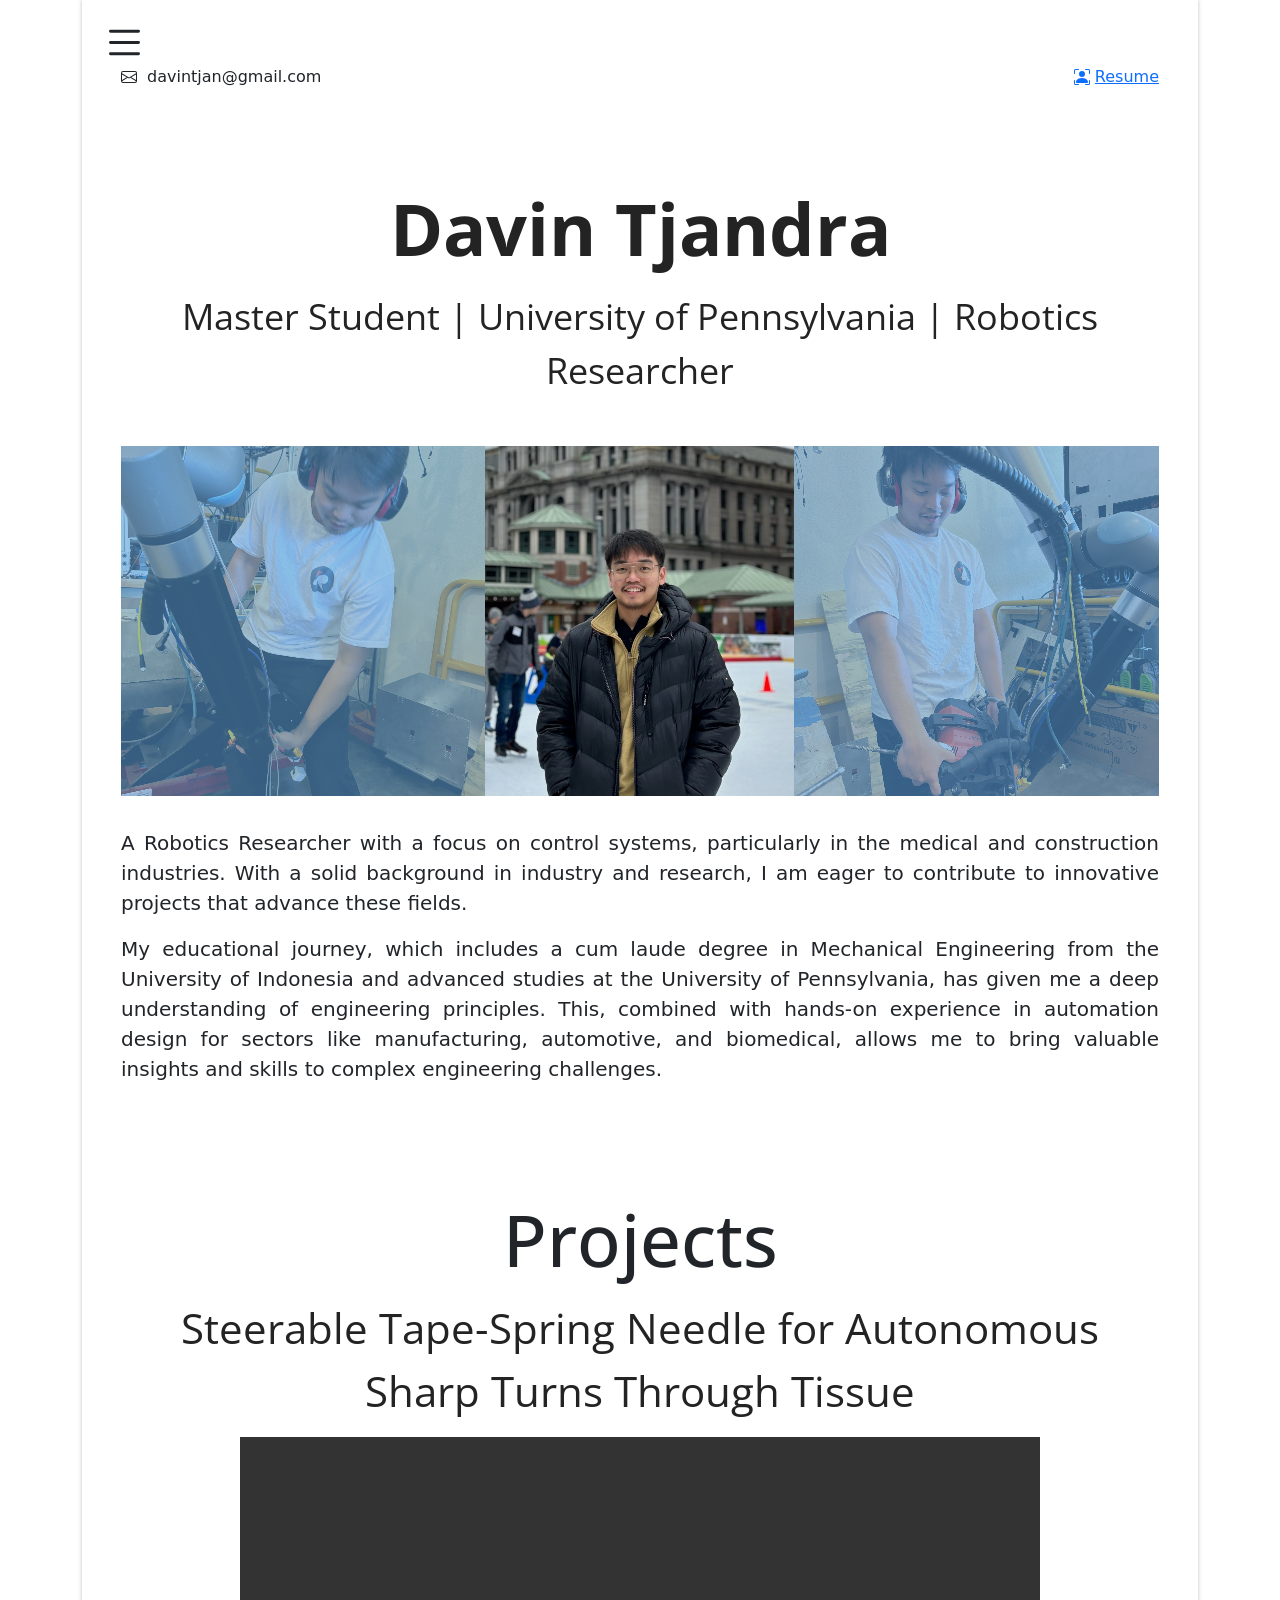
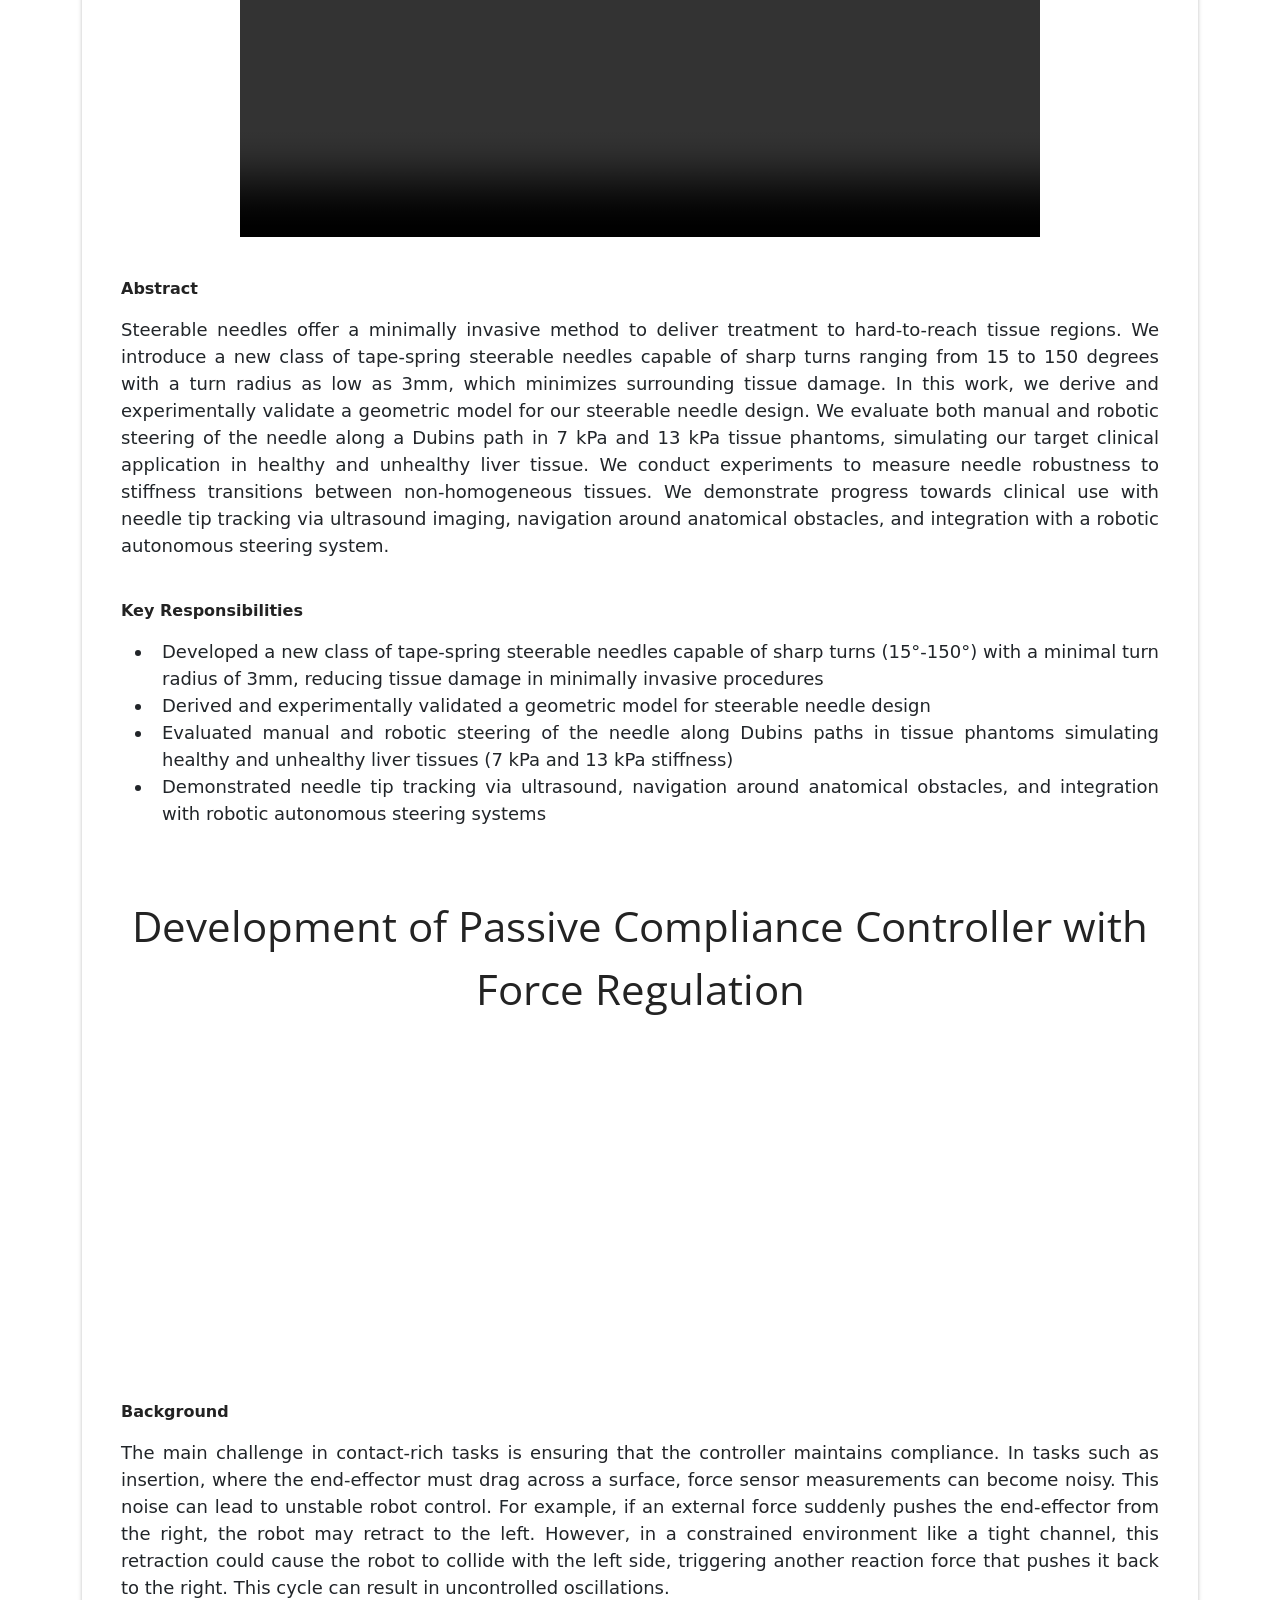
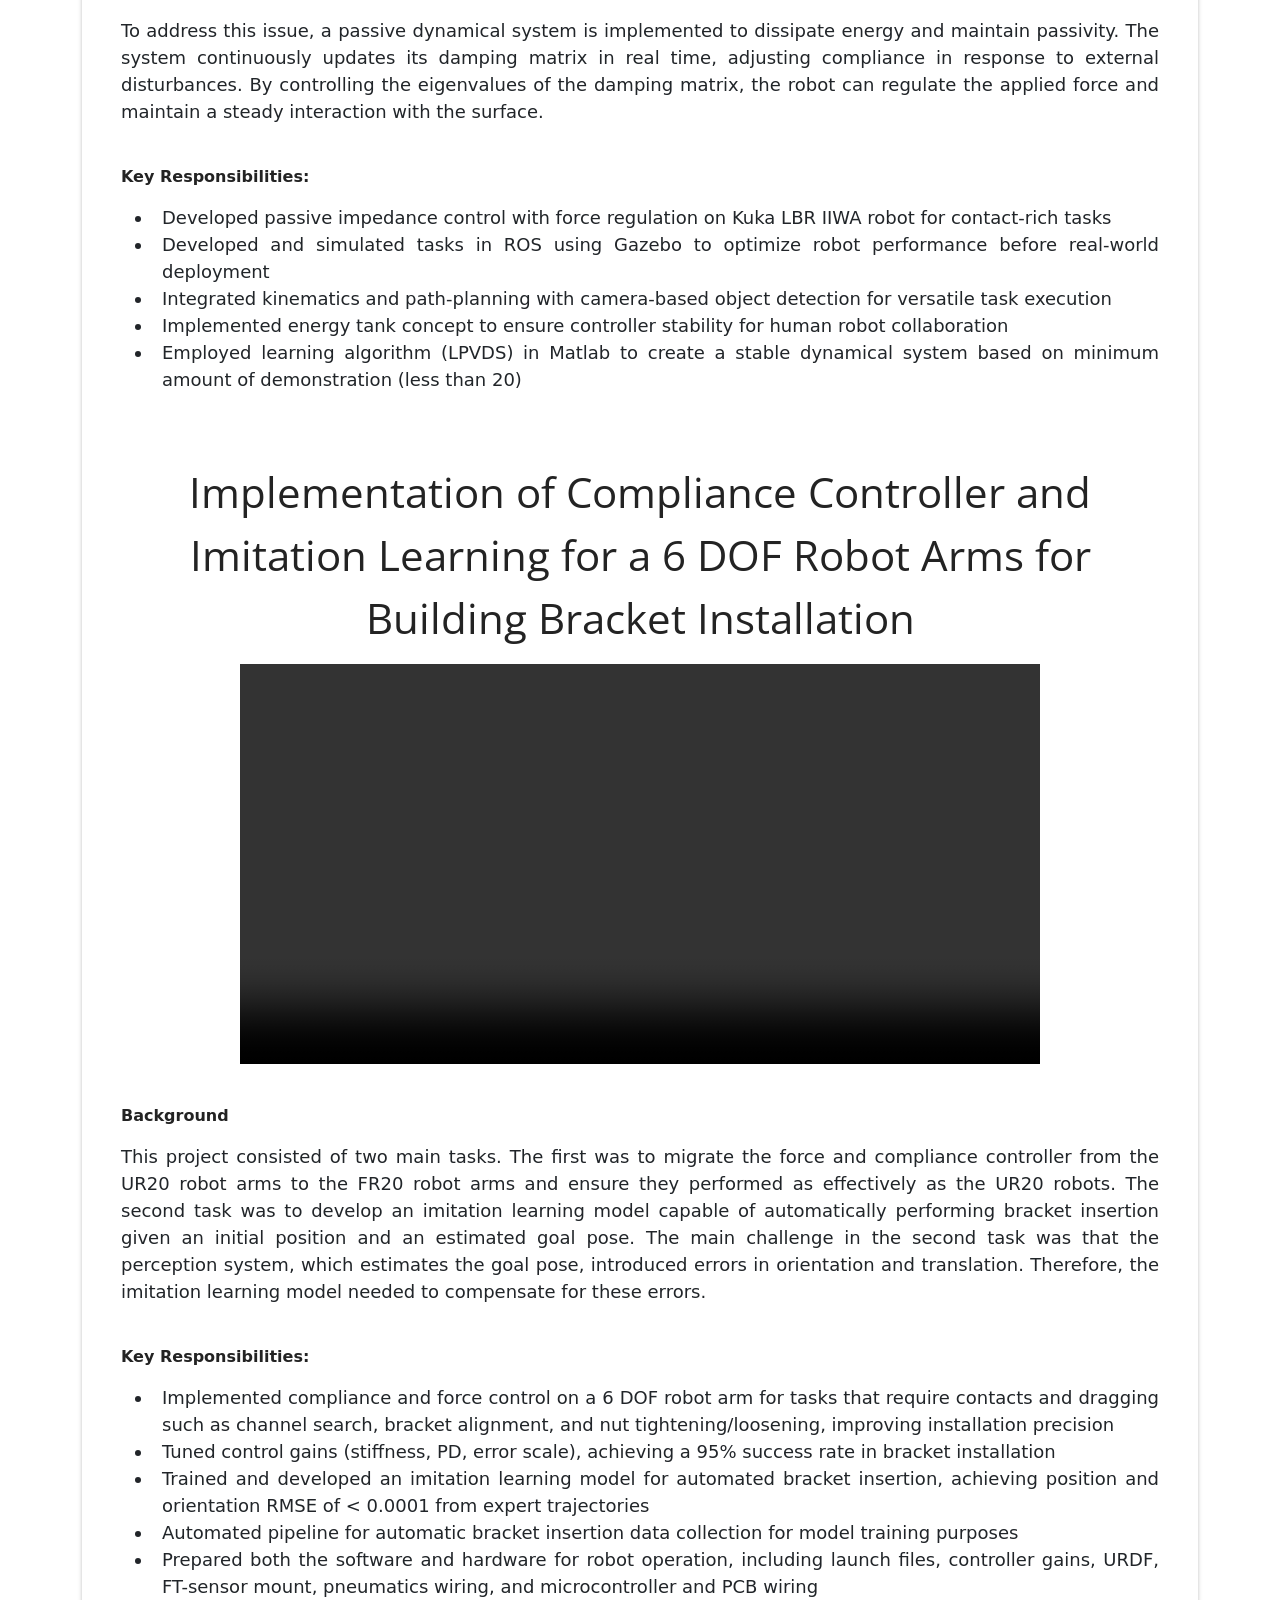
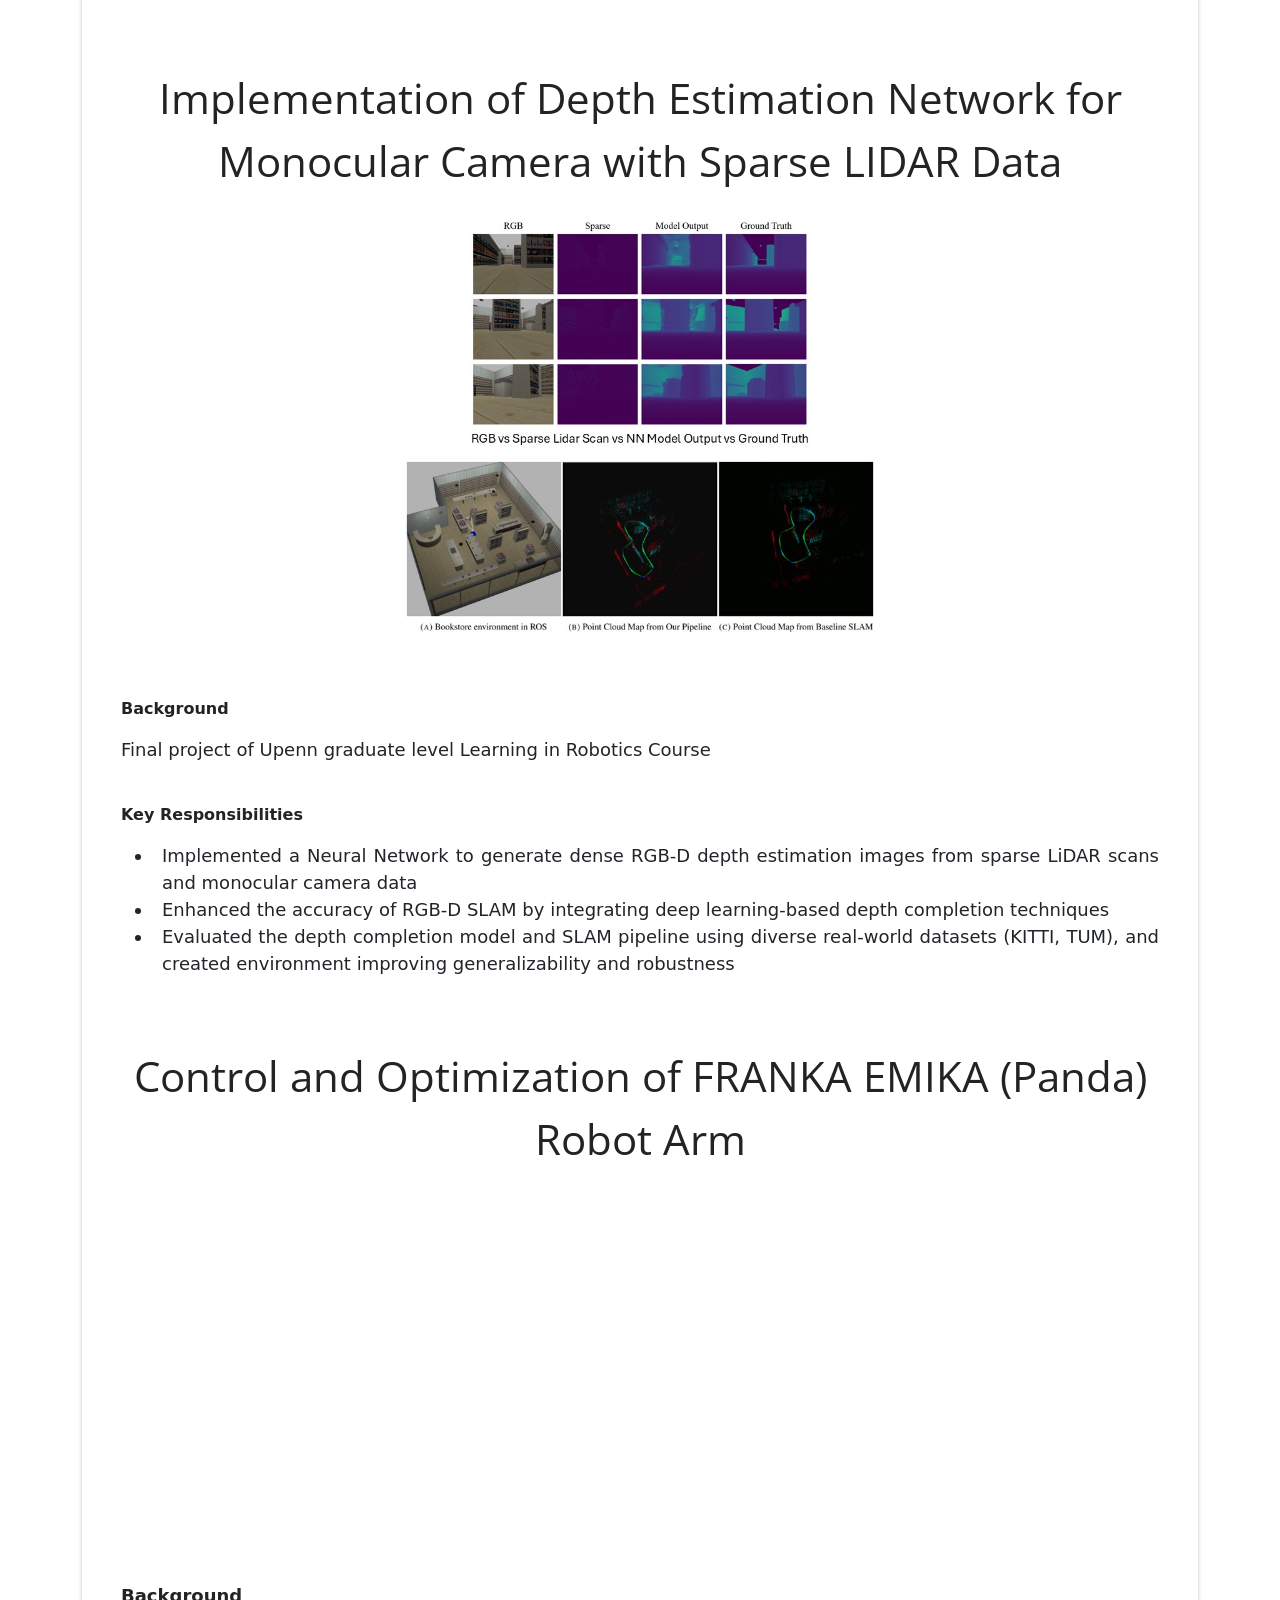
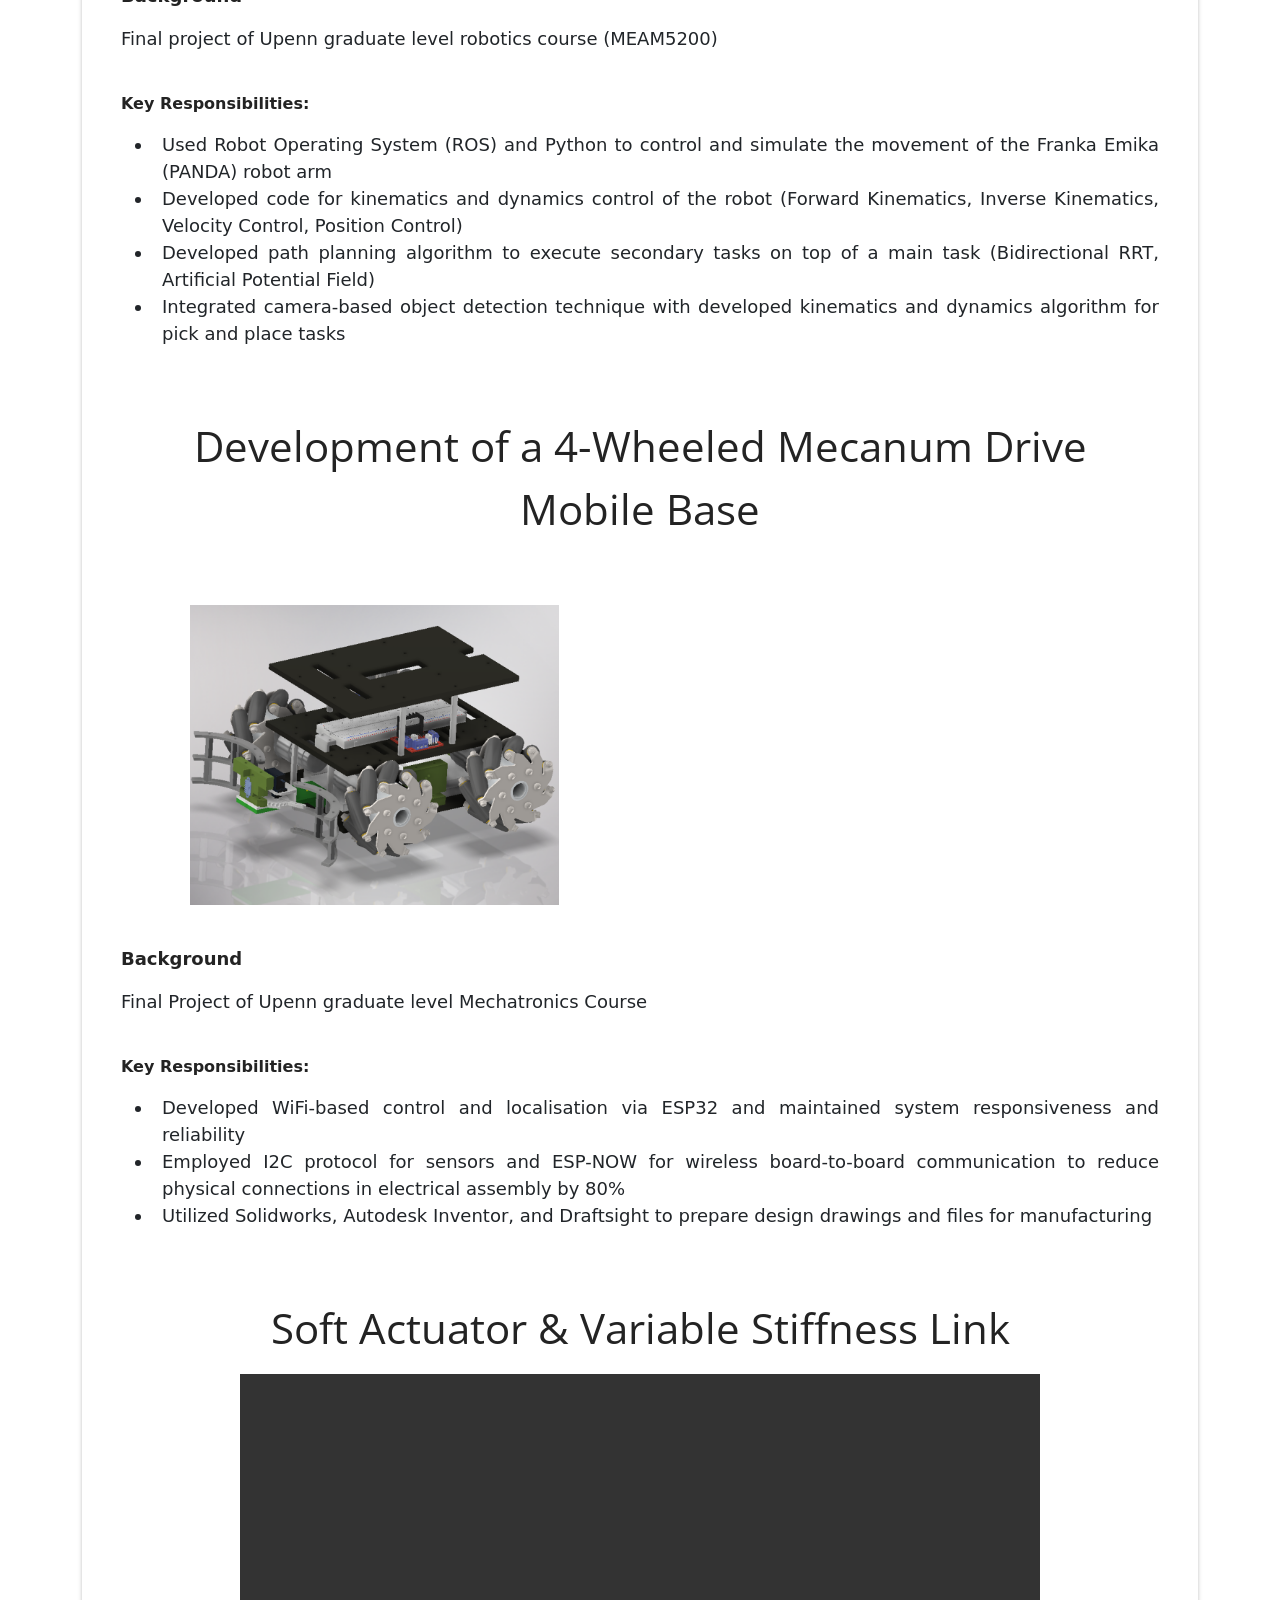
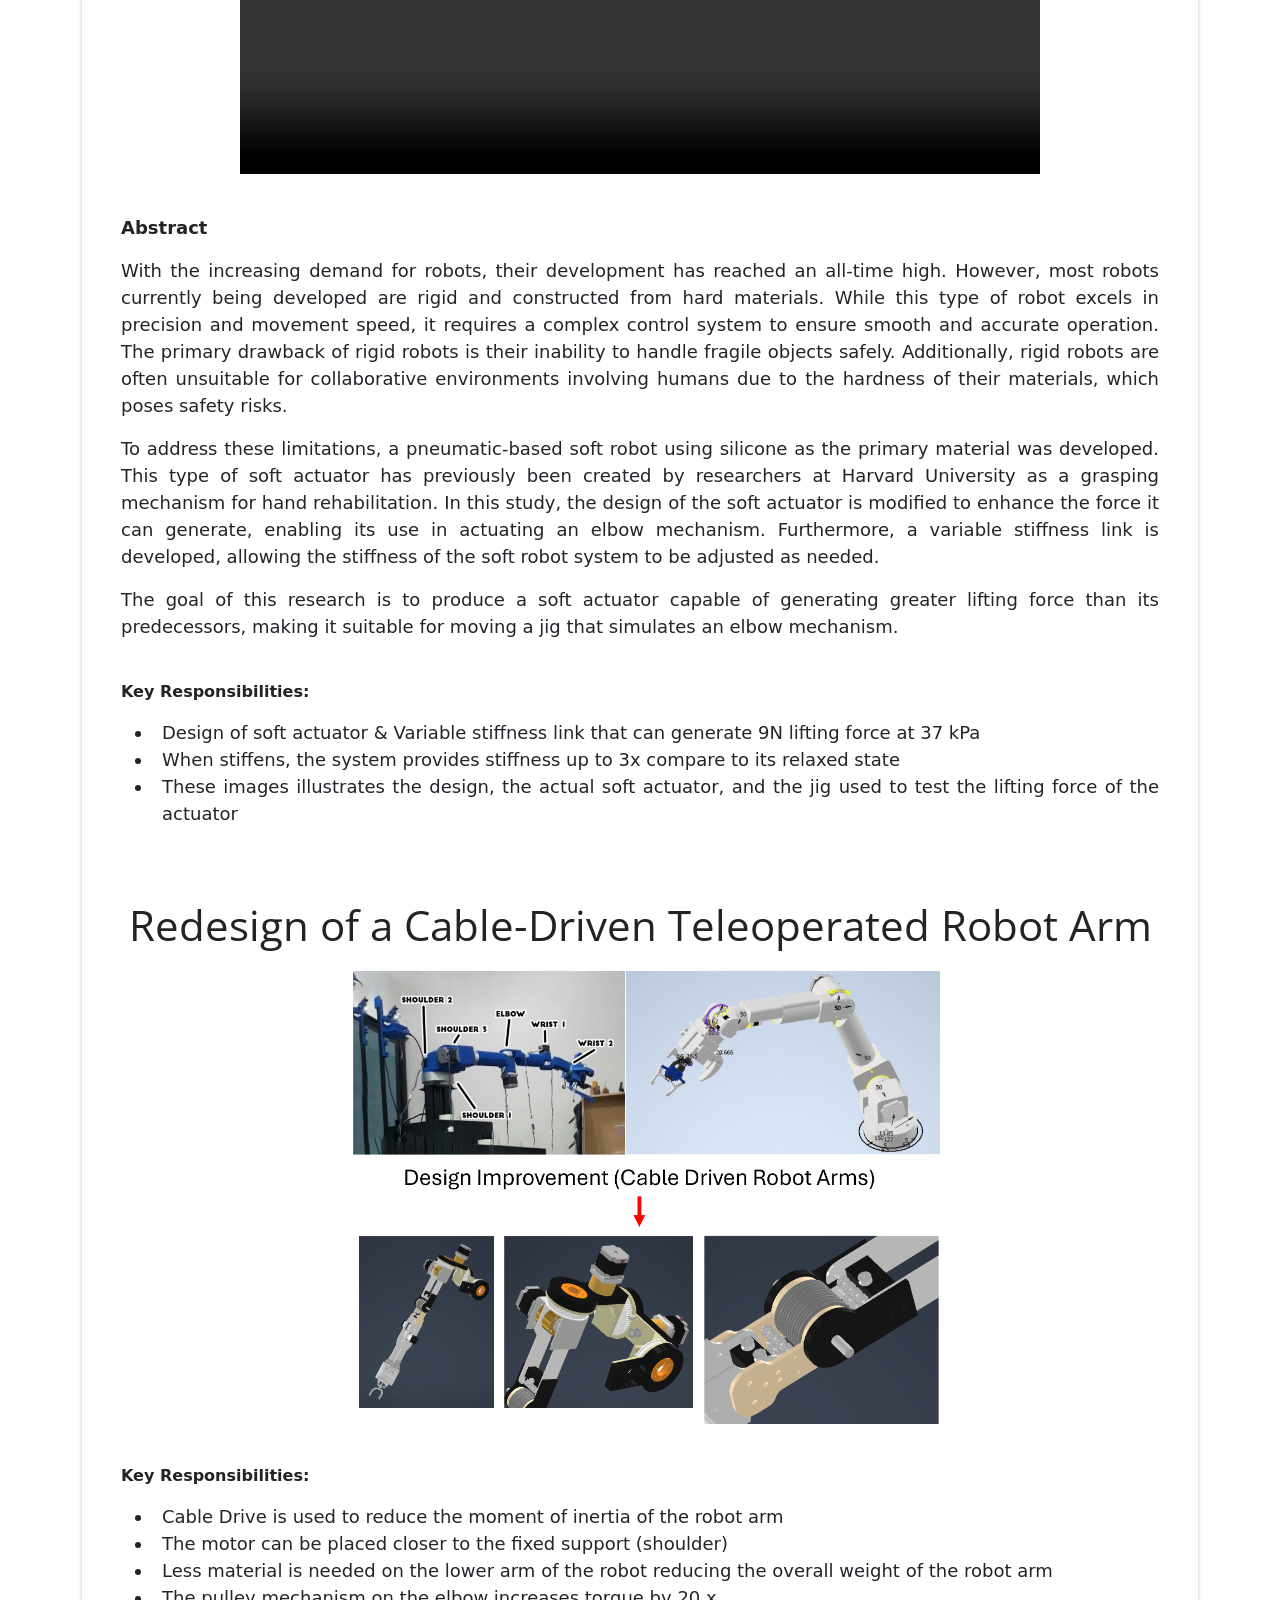
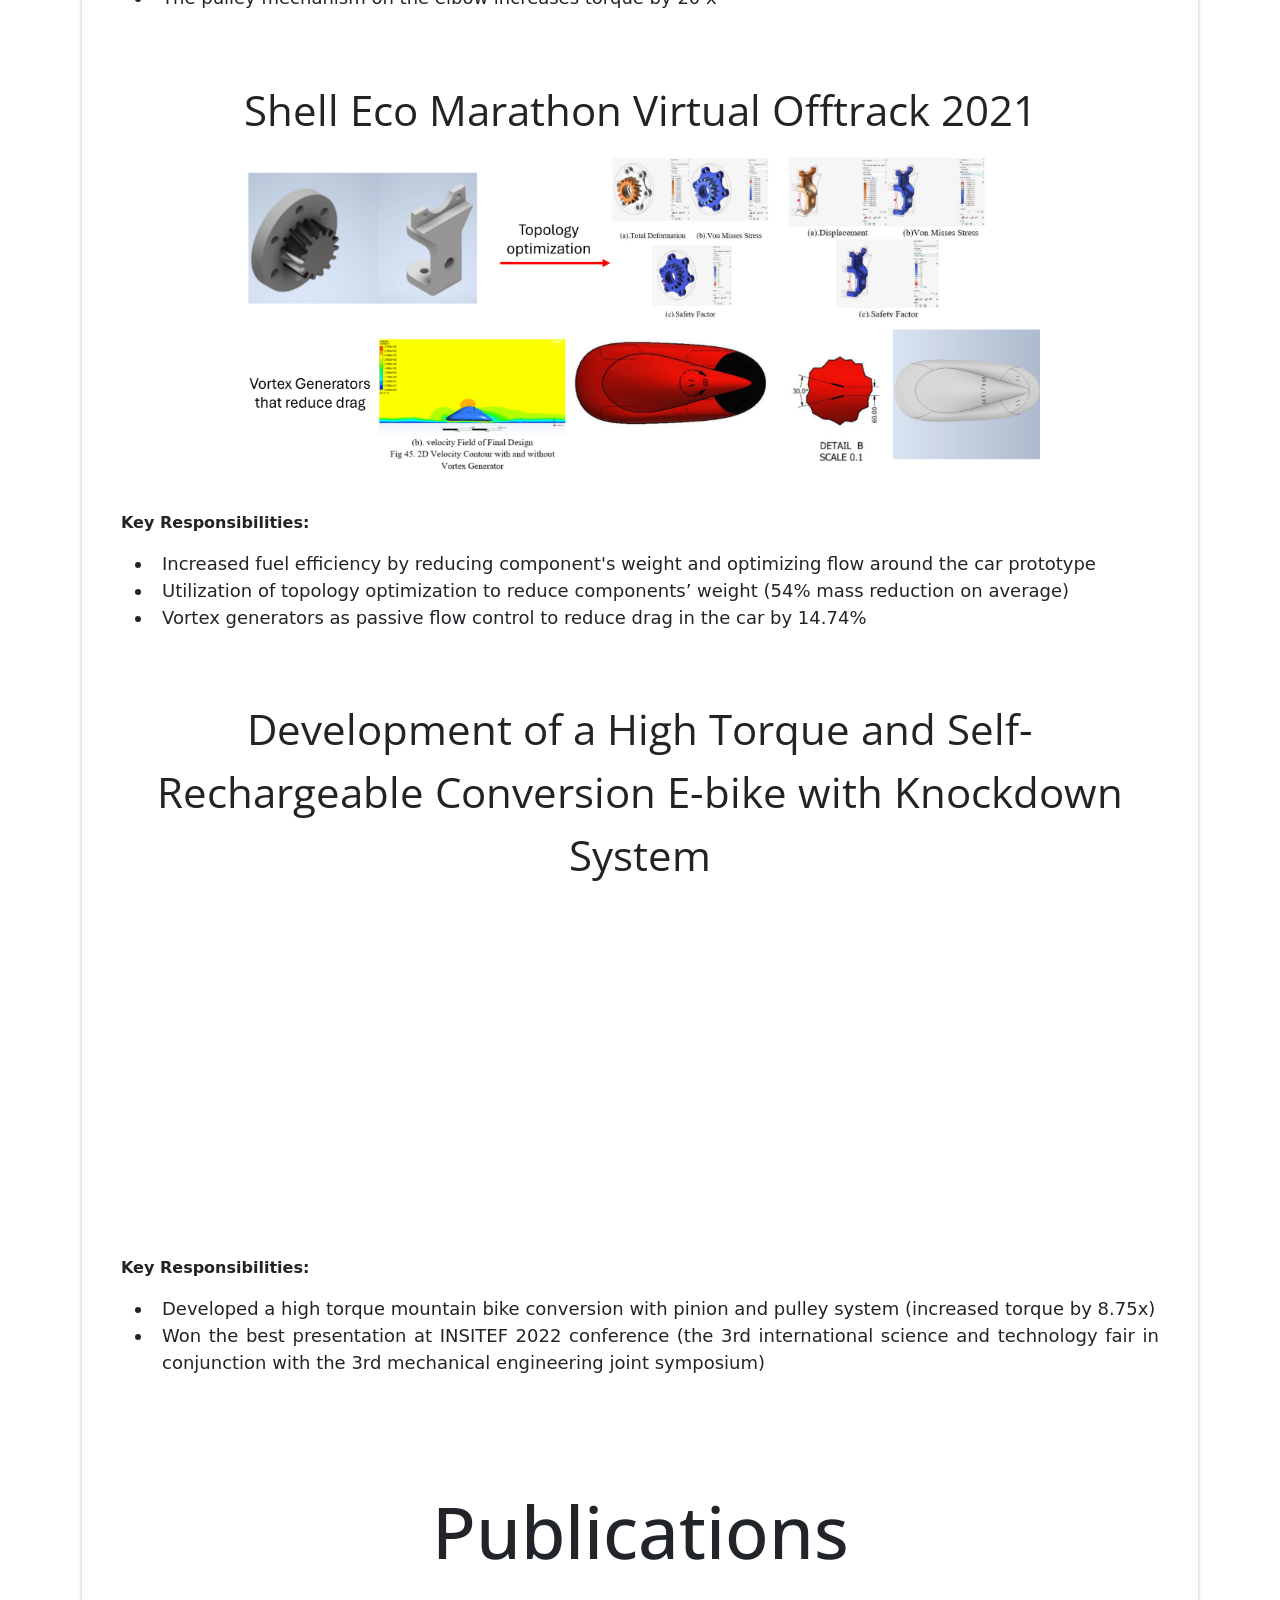
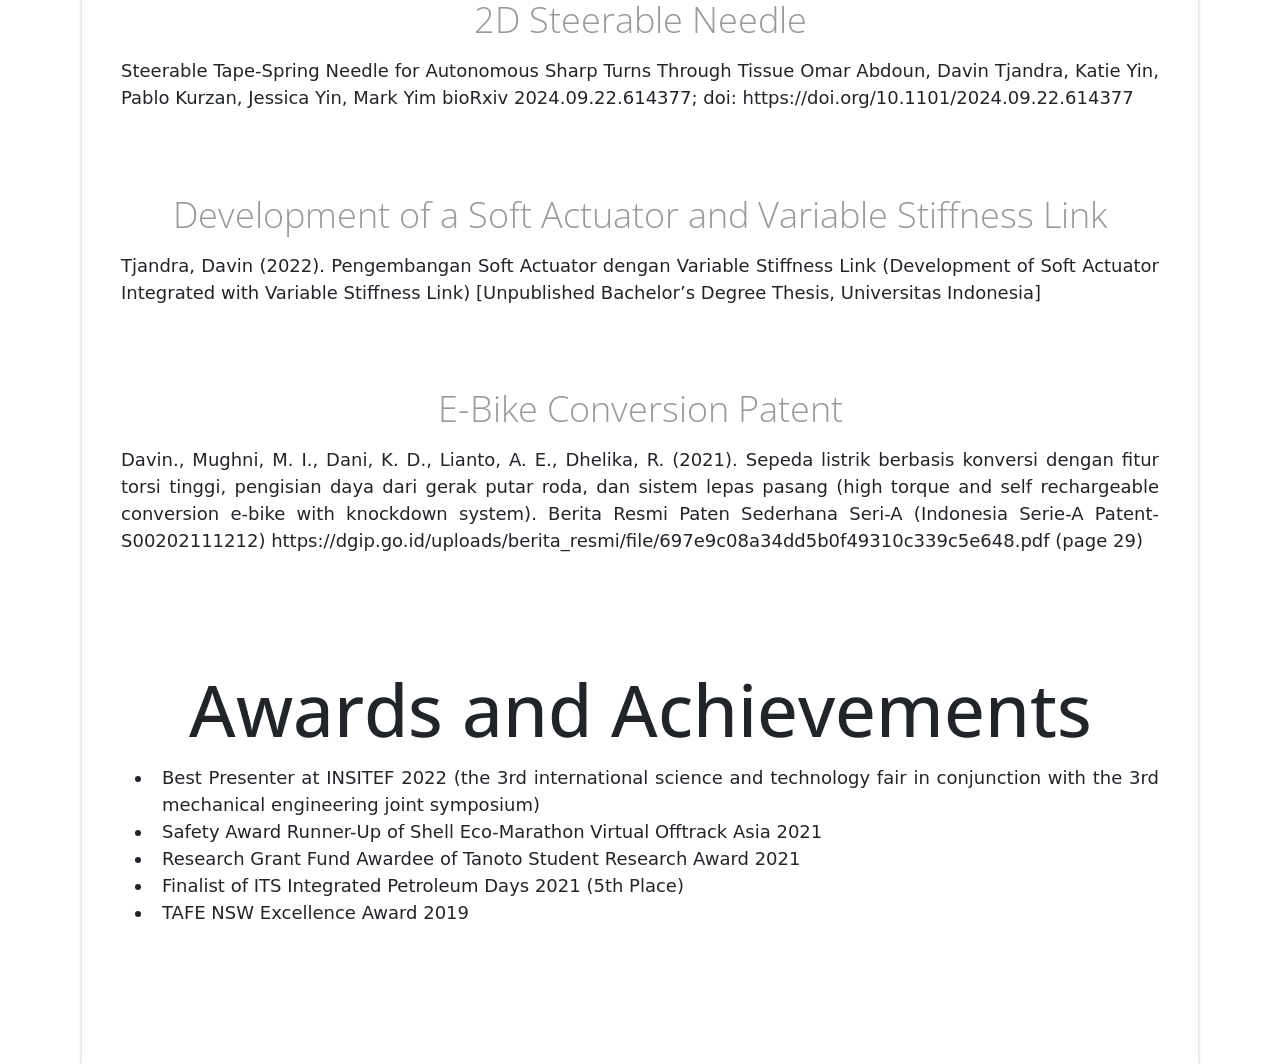
==== commit 31e037b9: "added passiveDS to project" ====
--- a/index.html
+++ b/index.html
@@ -159,7 +159,8 @@
 
           <!-- Post -->
           <article id="projects" class="box post post-excerpt">
-            <header style="margin-bottom: 10px">
+
+            <header id="steerable_needle" style="margin-bottom: 10px">
               <h2 style="text-align: center; font-size: 72px;"><a href="#">Projects</a></h2>
               <p style="text-align: center; font-size: 42px;">
                 <strong>Steerable Tape-Spring Needle for Autonomous Sharp Turns Through Tissue</strong>
@@ -226,6 +227,66 @@
                 autonomous steering systems
               </li>
             </ul>
+
+            <header
+            id="Passive_DS_Contact"
+            style="margin-top: 10px; margin-bottom: 0px"
+          >
+            <!-- Added small margin-top -->
+            <p style="text-align: center; font-size: 42px;">
+              <strong>Development of Passive Compliance Controller with Force Regulation</strong>
+            </p>
+          </header>
+          <div
+            style="
+              display: flex;
+              justify-content: center;
+              align-items: center;
+              height: auto;
+              margin-bottom: 10px;
+            "
+          >
+          <div
+          style="
+            display: flex;
+            justify-content: center;
+            align-items: center;
+            height: auto;
+            margin-bottom: 10px;
+          "
+        >
+        <iframe width="560" height="315" src="https://www.youtube.com/embed/0WZ7-1S0WQE?si=pVuoP3p_mcwgmpY9" title="YouTube video player" frameborder="0" allow="accelerometer; autoplay; clipboard-write; encrypted-media; gyroscope; picture-in-picture; web-share" referrerpolicy="strict-origin-when-cross-origin" allowfullscreen></iframe>
+        </div>
+          </div>
+          <strong>Background</strong>
+          <p style="text-align: justify; font-size: 18px;">
+            The main challenge in contact-rich tasks is ensuring that the controller maintains compliance. In tasks such as insertion, where the end-effector must drag across a surface, force sensor measurements can become noisy. This noise can lead to unstable robot control. For example, if an external force suddenly pushes the end-effector from the right, the robot may retract to the left. However, in a constrained environment like a tight channel, this retraction could cause the robot to collide with the left side, triggering another reaction force that pushes it back to the right. This cycle can result in uncontrolled oscillations.
+          </p>
+          <p style="text-align: justify; font-size: 18px;">
+            To address this issue, a passive dynamical system is implemented to dissipate energy and maintain passivity. The system continuously updates its damping matrix in real time, adjusting compliance in response to external disturbances. By controlling the eigenvalues of the damping matrix, the robot can regulate the applied force and maintain a steady interaction with the surface.
+          </p>
+
+          <strong>Key Responsibilities:</strong>
+          <ul
+            style="margin-top: 10px; margin-bottom: 10px; text-align: justify; font-size: 18px;"
+          >
+            <!-- Added margin-top, kept margin-bottom at 0 -->
+            <li>
+              Developed passive impedance control with force regulation on Kuka LBR IIWA robot for contact-rich tasks 
+            </li>
+            <li>
+              Developed and simulated tasks in ROS using Gazebo to optimize robot performance before real-world deployment 
+            </li>
+            <li>
+              Integrated kinematics and path-planning with camera-based object detection for versatile task execution 
+            </li>
+            <li>
+              Implemented energy tank concept to ensure controller stability for human robot collaboration 
+            </li>
+            <li>
+              Employed learning algorithm (LPVDS) in Matlab to create a stable dynamical system based on minimum amount of demonstration (less than 20)
+            </li>
+          </ul>
 
             <header
               id="robot-arm-control"
@@ -756,7 +817,12 @@
           <li>
             <a href="#projects">Projects</a>
             <ul>
-              <li><a href="#projects">2D Steerable Needles</a></li>
+              <li><a href="#steerable_needle">2D Steerable Needles</a></li>
+              <li>
+                <a href="#Passive_DS_Contact"
+                  >Passive Contact DS</a
+                >
+              </li>
               <li>
                 <a href="#robot-arm-control"
                   >Construction Robot Arm Control and Learning</a
--- a/assets/css/main.css
+++ b/assets/css/main.css
@@ -7,2859 +7,3058 @@
 	Free for personal and commercial use under the CCA 3.0 license (html5up.net/license)
 */
 
-html, body, div, span, applet, object,
-iframe, h1, h2, h3, h4, h5, h6, p, blockquote,
-pre, a, abbr, acronym, address, big, cite,
-code, del, dfn, em, img, ins, kbd, q, s, samp,
-small, strike, strong, sub, sup, tt, var, b,
-u, i, center, dl, dt, dd, ol, ul, li, fieldset,
-form, label, legend, table, caption, tbody,
-tfoot, thead, tr, th, td, article, aside,
-canvas, details, embed, figure, figcaption,
-footer, header, hgroup, menu, nav, output, ruby,
-section, summary, time, mark, audio, video {
-	margin: 0;
-	padding: 0;
-	border: 0;
-	font-size: 100%;
-	font: inherit;
-	vertical-align: baseline;}
-
-article, aside, details, figcaption, figure,
-footer, header, hgroup, menu, nav, section {
-	display: block;}
+html,
+body,
+div,
+span,
+applet,
+object,
+iframe,
+h1,
+h2,
+h3,
+h4,
+h5,
+h6,
+p,
+blockquote,
+pre,
+a,
+abbr,
+acronym,
+address,
+big,
+cite,
+code,
+del,
+dfn,
+em,
+img,
+ins,
+kbd,
+q,
+s,
+samp,
+small,
+strike,
+strong,
+sub,
+sup,
+tt,
+var,
+b,
+u,
+i,
+center,
+dl,
+dt,
+dd,
+ol,
+ul,
+li,
+fieldset,
+form,
+label,
+legend,
+table,
+caption,
+tbody,
+tfoot,
+thead,
+tr,
+th,
+td,
+article,
+aside,
+canvas,
+details,
+embed,
+figure,
+figcaption,
+footer,
+header,
+hgroup,
+menu,
+nav,
+output,
+ruby,
+section,
+summary,
+time,
+mark,
+audio,
+video {
+  margin: 0;
+  padding: 0;
+  border: 0;
+  font-size: 100%;
+  font: inherit;
+  vertical-align: baseline;
+}
+
+article,
+aside,
+details,
+figcaption,
+figure,
+footer,
+header,
+hgroup,
+menu,
+nav,
+section {
+  display: block;
+}
 
 body {
-	line-height: 1;
-}
-
-ol, ul {
-	list-style: none;
-}
-
-blockquote, q {
-	quotes: none;
-}
-
-	blockquote:before, blockquote:after, q:before, q:after {
-		content: '';
-		content: none;
-	}
+  line-height: 1;
+}
+
+ol,
+ul {
+  list-style: none;
+}
+
+blockquote,
+q {
+  quotes: none;
+}
+
+blockquote:before,
+blockquote:after,
+q:before,
+q:after {
+  content: "";
+  content: none;
+}
 
 table {
-	border-collapse: collapse;
-	border-spacing: 0;
+  border-collapse: collapse;
+  border-spacing: 0;
 }
 
 body {
-	-webkit-text-size-adjust: none;
+  -webkit-text-size-adjust: none;
 }
 
 mark {
-	background-color: transparent;
-	color: inherit;
+  background-color: transparent;
+  color: inherit;
 }
 
 input::-moz-focus-inner {
-	border: 0;
-	padding: 0;
-}
-
-input, select, textarea {
-	-moz-appearance: none;
-	-webkit-appearance: none;
-	-ms-appearance: none;
-	appearance: none;
+  border: 0;
+  padding: 0;
+}
+
+input,
+select,
+textarea {
+  -moz-appearance: none;
+  -webkit-appearance: none;
+  -ms-appearance: none;
+  appearance: none;
 }
 
 /* Basic */
 
-	html {
-		box-sizing: border-box;
-	}
-
-	*, *:before, *:after {
-		box-sizing: inherit;
-	}
-
-	body {
-		background-color: #e8e8e8;
-		background-image: url("images/bg02.png");
-		display: -moz-flex;
-		display: -webkit-flex;
-		display: -ms-flex;
-		display: flex;
-	}
-
-		body.is-preload *, body.is-preload *:before, body.is-preload *:after {
-			-moz-animation: none !important;
-			-webkit-animation: none !important;
-			-ms-animation: none !important;
-			animation: none !important;
-			-moz-transition: none !important;
-			-webkit-transition: none !important;
-			-ms-transition: none !important;
-			transition: none !important;
-		}
-
-	body, input, textarea, select {
-		font-family: 'Source Sans Pro', sans-serif;
-		font-weight: 400;
-		color: #565656;
-	}
-
-	a {
-		color: #c94663;
-	}
-
-	strong, b {
-		font-weight: 700;
-		color: #232323;
-	}
-
-	h2, h3, h4, h5, h6 {
-		font-family: 'Open Sans Condensed', sans-serif;
-		font-weight: 700;
-		color: #232323;
-	}
-
-	h2 a, h4 a, h5 a, h6 a {
-		text-decoration: none;
-		color: inherit;
-	}
-
-	blockquote {
-		border-left: solid 5px #ddd;
-		padding: 1em 0 1em 2em;
-		font-style: italic;
-	}
-
-	em, i {
-		font-style: italic;
-	}
-
-	hr {
-		border: 0;
-		border-top: solid 1px #ddd;
-		padding: 1.5em 0 0 0;
-		margin: 1.75em 0 0 0;
-	}
-
-	sub {
-		position: relative;
-		top: 0.5em;
-		font-size: 0.8em;
-	}
-
-	sup {
-		position: relative;
-		top: -0.5em;
-		font-size: 0.8em;
-	}
-
-	br.clear {
-		clear: both;
-	}
-
-	p, ul, ol, dl {
-		margin-bottom: 1em;
-	}
+html {
+  box-sizing: border-box;
+}
+
+*,
+*:before,
+*:after {
+  box-sizing: inherit;
+}
+
+body {
+  background-color: #e8e8e8;
+  background-image: url("images/bg02.png");
+  display: -moz-flex;
+  display: -webkit-flex;
+  display: -ms-flex;
+  /* display: flex; */
+}
+
+body.is-preload *,
+body.is-preload *:before,
+body.is-preload *:after {
+  -moz-animation: none !important;
+  -webkit-animation: none !important;
+  -ms-animation: none !important;
+  animation: none !important;
+  -moz-transition: none !important;
+  -webkit-transition: none !important;
+  -ms-transition: none !important;
+  transition: none !important;
+}
+
+body,
+input,
+textarea,
+select {
+  font-family: "Source Sans Pro", sans-serif;
+  font-weight: 400;
+  color: #565656;
+}
+
+a {
+  color: #c94663;
+}
+strong {
+  margin: 40px 0 15px 0;
+  display: block;
+}
+strong,
+b {
+  font-weight: 700;
+  color: #232323;
+}
+
+h2,
+h3,
+h4,
+h5,
+h6 {
+  font-family: "Open Sans Condensed", sans-serif;
+  font-weight: 700;
+  color: #232323;
+}
+
+h2 a,
+h4 a,
+h5 a,
+h6 a {
+  text-decoration: none;
+  color: inherit;
+}
+
+blockquote {
+  border-left: solid 5px #ddd;
+  padding: 1em 0 1em 2em;
+  font-style: italic;
+}
+
+em,
+i {
+  font-style: italic;
+}
+
+hr {
+  border: 0;
+  border-top: solid 1px #ddd;
+  padding: 1.5em 0 0 0;
+  margin: 1.75em 0 0 0;
+}
+
+sub {
+  position: relative;
+  top: 0.5em;
+  font-size: 0.8em;
+}
+
+sup {
+  position: relative;
+  top: -0.5em;
+  font-size: 0.8em;
+}
+
+br.clear {
+  clear: both;
+}
+
+p,
+ul,
+ol,
+dl {
+  margin-bottom: 1em;
+}
 
 /* Row */
 
-	.row {
-		display: flex;
-		flex-wrap: wrap;
-		box-sizing: border-box;
-		align-items: stretch;
-	}
-
-		.row > * {
-			box-sizing: border-box;
-		}
-
-		.row.gtr-uniform > * > :last-child {
-			margin-bottom: 0;
-		}
-
-		.row.aln-left {
-			justify-content: flex-start;
-		}
-
-		.row.aln-center {
-			justify-content: center;
-		}
-
-		.row.aln-right {
-			justify-content: flex-end;
-		}
-
-		.row.aln-top {
-			align-items: flex-start;
-		}
-
-		.row.aln-middle {
-			align-items: center;
-		}
-
-		.row.aln-bottom {
-			align-items: flex-end;
-		}
-
-		.row > .imp {
-			order: -1;
-		}
-
-		.row > .col-1 {
-			width: 8.33333%;
-		}
-
-		.row > .off-1 {
-			margin-left: 8.33333%;
-		}
-
-		.row > .col-2 {
-			width: 16.66667%;
-		}
-
-		.row > .off-2 {
-			margin-left: 16.66667%;
-		}
-
-		.row > .col-3 {
-			width: 25%;
-		}
-
-		.row > .off-3 {
-			margin-left: 25%;
-		}
-
-		.row > .col-4 {
-			width: 33.33333%;
-		}
-
-		.row > .off-4 {
-			margin-left: 33.33333%;
-		}
-
-		.row > .col-5 {
-			width: 41.66667%;
-		}
-
-		.row > .off-5 {
-			margin-left: 41.66667%;
-		}
-
-		.row > .col-6 {
-			width: 50%;
-		}
-
-		.row > .off-6 {
-			margin-left: 50%;
-		}
-
-		.row > .col-7 {
-			width: 58.33333%;
-		}
-
-		.row > .off-7 {
-			margin-left: 58.33333%;
-		}
-
-		.row > .col-8 {
-			width: 66.66667%;
-		}
-
-		.row > .off-8 {
-			margin-left: 66.66667%;
-		}
-
-		.row > .col-9 {
-			width: 75%;
-		}
-
-		.row > .off-9 {
-			margin-left: 75%;
-		}
-
-		.row > .col-10 {
-			width: 83.33333%;
-		}
-
-		.row > .off-10 {
-			margin-left: 83.33333%;
-		}
-
-		.row > .col-11 {
-			width: 91.66667%;
-		}
-
-		.row > .off-11 {
-			margin-left: 91.66667%;
-		}
-
-		.row > .col-12 {
-			width: 100%;
-		}
-
-		.row > .off-12 {
-			margin-left: 100%;
-		}
-
-		.row.gtr-0 {
-			margin-top: 0px;
-			margin-left: 0px;
-		}
-
-			.row.gtr-0 > * {
-				padding: 0px 0 0 0px;
-			}
-
-			.row.gtr-0.gtr-uniform {
-				margin-top: 0px;
-			}
-
-				.row.gtr-0.gtr-uniform > * {
-					padding-top: 0px;
-				}
-
-		.row.gtr-25 {
-			margin-top: -12.5px;
-			margin-left: -12.5px;
-		}
-
-			.row.gtr-25 > * {
-				padding: 12.5px 0 0 12.5px;
-			}
-
-			.row.gtr-25.gtr-uniform {
-				margin-top: -12.5px;
-			}
-
-				.row.gtr-25.gtr-uniform > * {
-					padding-top: 12.5px;
-				}
-
-		.row.gtr-50 {
-			margin-top: -25px;
-			margin-left: -25px;
-		}
-
-			.row.gtr-50 > * {
-				padding: 25px 0 0 25px;
-			}
-
-			.row.gtr-50.gtr-uniform {
-				margin-top: -25px;
-			}
-
-				.row.gtr-50.gtr-uniform > * {
-					padding-top: 25px;
-				}
-
-		.row {
-			margin-top: -50px;
-			margin-left: -50px;
-		}
-
-			.row > * {
-				padding: 50px 0 0 50px;
-			}
-
-			.row.gtr-uniform {
-				margin-top: -50px;
-			}
-
-				.row.gtr-uniform > * {
-					padding-top: 50px;
-				}
-
-		.row.gtr-150 {
-			margin-top: -75px;
-			margin-left: -75px;
-		}
-
-			.row.gtr-150 > * {
-				padding: 75px 0 0 75px;
-			}
-
-			.row.gtr-150.gtr-uniform {
-				margin-top: -75px;
-			}
-
-				.row.gtr-150.gtr-uniform > * {
-					padding-top: 75px;
-				}
-
-		.row.gtr-200 {
-			margin-top: -100px;
-			margin-left: -100px;
-		}
-
-			.row.gtr-200 > * {
-				padding: 100px 0 0 100px;
-			}
-
-			.row.gtr-200.gtr-uniform {
-				margin-top: -100px;
-			}
-
-				.row.gtr-200.gtr-uniform > * {
-					padding-top: 100px;
-				}
-
-		@media screen and (min-width: 737px) {
-
-			.row {
-				display: flex;
-				flex-wrap: wrap;
-				box-sizing: border-box;
-				align-items: stretch;
-			}
-
-				.row > * {
-					box-sizing: border-box;
-				}
-
-				.row.gtr-uniform > * > :last-child {
-					margin-bottom: 0;
-				}
-
-				.row.aln-left {
-					justify-content: flex-start;
-				}
-
-				.row.aln-center {
-					justify-content: center;
-				}
-
-				.row.aln-right {
-					justify-content: flex-end;
-				}
-
-				.row.aln-top {
-					align-items: flex-start;
-				}
-
-				.row.aln-middle {
-					align-items: center;
-				}
-
-				.row.aln-bottom {
-					align-items: flex-end;
-				}
-
-				.row > .imp-desktop {
-					order: -1;
-				}
-
-				.row > .col-1-desktop {
-					width: 8.33333%;
-				}
-
-				.row > .off-1-desktop {
-					margin-left: 8.33333%;
-				}
-
-				.row > .col-2-desktop {
-					width: 16.66667%;
-				}
-
-				.row > .off-2-desktop {
-					margin-left: 16.66667%;
-				}
-
-				.row > .col-3-desktop {
-					width: 25%;
-				}
-
-				.row > .off-3-desktop {
-					margin-left: 25%;
-				}
-
-				.row > .col-4-desktop {
-					width: 33.33333%;
-				}
-
-				.row > .off-4-desktop {
-					margin-left: 33.33333%;
-				}
-
-				.row > .col-5-desktop {
-					width: 41.66667%;
-				}
-
-				.row > .off-5-desktop {
-					margin-left: 41.66667%;
-				}
-
-				.row > .col-6-desktop {
-					width: 50%;
-				}
-
-				.row > .off-6-desktop {
-					margin-left: 50%;
-				}
-
-				.row > .col-7-desktop {
-					width: 58.33333%;
-				}
-
-				.row > .off-7-desktop {
-					margin-left: 58.33333%;
-				}
-
-				.row > .col-8-desktop {
-					width: 66.66667%;
-				}
-
-				.row > .off-8-desktop {
-					margin-left: 66.66667%;
-				}
-
-				.row > .col-9-desktop {
-					width: 75%;
-				}
-
-				.row > .off-9-desktop {
-					margin-left: 75%;
-				}
-
-				.row > .col-10-desktop {
-					width: 83.33333%;
-				}
-
-				.row > .off-10-desktop {
-					margin-left: 83.33333%;
-				}
-
-				.row > .col-11-desktop {
-					width: 91.66667%;
-				}
-
-				.row > .off-11-desktop {
-					margin-left: 91.66667%;
-				}
-
-				.row > .col-12-desktop {
-					width: 100%;
-				}
-
-				.row > .off-12-desktop {
-					margin-left: 100%;
-				}
-
-				.row.gtr-0 {
-					margin-top: 0px;
-					margin-left: 0px;
-				}
-
-					.row.gtr-0 > * {
-						padding: 0px 0 0 0px;
-					}
-
-					.row.gtr-0.gtr-uniform {
-						margin-top: 0px;
-					}
-
-						.row.gtr-0.gtr-uniform > * {
-							padding-top: 0px;
-						}
-
-				.row.gtr-25 {
-					margin-top: -12.5px;
-					margin-left: -12.5px;
-				}
-
-					.row.gtr-25 > * {
-						padding: 12.5px 0 0 12.5px;
-					}
-
-					.row.gtr-25.gtr-uniform {
-						margin-top: -12.5px;
-					}
-
-						.row.gtr-25.gtr-uniform > * {
-							padding-top: 12.5px;
-						}
-
-				.row.gtr-50 {
-					margin-top: -25px;
-					margin-left: -25px;
-				}
-
-					.row.gtr-50 > * {
-						padding: 25px 0 0 25px;
-					}
-
-					.row.gtr-50.gtr-uniform {
-						margin-top: -25px;
-					}
-
-						.row.gtr-50.gtr-uniform > * {
-							padding-top: 25px;
-						}
-
-				.row {
-					margin-top: -50px;
-					margin-left: -50px;
-				}
-
-					.row > * {
-						padding: 50px 0 0 50px;
-					}
-
-					.row.gtr-uniform {
-						margin-top: -50px;
-					}
-
-						.row.gtr-uniform > * {
-							padding-top: 50px;
-						}
-
-				.row.gtr-150 {
-					margin-top: -75px;
-					margin-left: -75px;
-				}
-
-					.row.gtr-150 > * {
-						padding: 75px 0 0 75px;
-					}
-
-					.row.gtr-150.gtr-uniform {
-						margin-top: -75px;
-					}
-
-						.row.gtr-150.gtr-uniform > * {
-							padding-top: 75px;
-						}
-
-				.row.gtr-200 {
-					margin-top: -100px;
-					margin-left: -100px;
-				}
-
-					.row.gtr-200 > * {
-						padding: 100px 0 0 100px;
-					}
-
-					.row.gtr-200.gtr-uniform {
-						margin-top: -100px;
-					}
-
-						.row.gtr-200.gtr-uniform > * {
-							padding-top: 100px;
-						}
-
-		}
-
-		@media screen and (min-width: 1201px) {
-
-			.row {
-				display: flex;
-				flex-wrap: wrap;
-				box-sizing: border-box;
-				align-items: stretch;
-			}
-
-				.row > * {
-					box-sizing: border-box;
-				}
-
-				.row.gtr-uniform > * > :last-child {
-					margin-bottom: 0;
-				}
-
-				.row.aln-left {
-					justify-content: flex-start;
-				}
-
-				.row.aln-center {
-					justify-content: center;
-				}
-
-				.row.aln-right {
-					justify-content: flex-end;
-				}
-
-				.row.aln-top {
-					align-items: flex-start;
-				}
-
-				.row.aln-middle {
-					align-items: center;
-				}
-
-				.row.aln-bottom {
-					align-items: flex-end;
-				}
-
-				.row > .imp-wide {
-					order: -1;
-				}
-
-				.row > .col-1-wide {
-					width: 8.33333%;
-				}
-
-				.row > .off-1-wide {
-					margin-left: 8.33333%;
-				}
-
-				.row > .col-2-wide {
-					width: 16.66667%;
-				}
-
-				.row > .off-2-wide {
-					margin-left: 16.66667%;
-				}
-
-				.row > .col-3-wide {
-					width: 25%;
-				}
-
-				.row > .off-3-wide {
-					margin-left: 25%;
-				}
-
-				.row > .col-4-wide {
-					width: 33.33333%;
-				}
-
-				.row > .off-4-wide {
-					margin-left: 33.33333%;
-				}
-
-				.row > .col-5-wide {
-					width: 41.66667%;
-				}
-
-				.row > .off-5-wide {
-					margin-left: 41.66667%;
-				}
-
-				.row > .col-6-wide {
-					width: 50%;
-				}
-
-				.row > .off-6-wide {
-					margin-left: 50%;
-				}
-
-				.row > .col-7-wide {
-					width: 58.33333%;
-				}
-
-				.row > .off-7-wide {
-					margin-left: 58.33333%;
-				}
-
-				.row > .col-8-wide {
-					width: 66.66667%;
-				}
-
-				.row > .off-8-wide {
-					margin-left: 66.66667%;
-				}
-
-				.row > .col-9-wide {
-					width: 75%;
-				}
-
-				.row > .off-9-wide {
-					margin-left: 75%;
-				}
-
-				.row > .col-10-wide {
-					width: 83.33333%;
-				}
-
-				.row > .off-10-wide {
-					margin-left: 83.33333%;
-				}
-
-				.row > .col-11-wide {
-					width: 91.66667%;
-				}
-
-				.row > .off-11-wide {
-					margin-left: 91.66667%;
-				}
-
-				.row > .col-12-wide {
-					width: 100%;
-				}
-
-				.row > .off-12-wide {
-					margin-left: 100%;
-				}
-
-				.row.gtr-0 {
-					margin-top: 0px;
-					margin-left: 0px;
-				}
-
-					.row.gtr-0 > * {
-						padding: 0px 0 0 0px;
-					}
-
-					.row.gtr-0.gtr-uniform {
-						margin-top: 0px;
-					}
-
-						.row.gtr-0.gtr-uniform > * {
-							padding-top: 0px;
-						}
-
-				.row.gtr-25 {
-					margin-top: -12.5px;
-					margin-left: -12.5px;
-				}
-
-					.row.gtr-25 > * {
-						padding: 12.5px 0 0 12.5px;
-					}
-
-					.row.gtr-25.gtr-uniform {
-						margin-top: -12.5px;
-					}
-
-						.row.gtr-25.gtr-uniform > * {
-							padding-top: 12.5px;
-						}
-
-				.row.gtr-50 {
-					margin-top: -25px;
-					margin-left: -25px;
-				}
-
-					.row.gtr-50 > * {
-						padding: 25px 0 0 25px;
-					}
-
-					.row.gtr-50.gtr-uniform {
-						margin-top: -25px;
-					}
-
-						.row.gtr-50.gtr-uniform > * {
-							padding-top: 25px;
-						}
-
-				.row {
-					margin-top: -50px;
-					margin-left: -50px;
-				}
-
-					.row > * {
-						padding: 50px 0 0 50px;
-					}
-
-					.row.gtr-uniform {
-						margin-top: -50px;
-					}
-
-						.row.gtr-uniform > * {
-							padding-top: 50px;
-						}
-
-				.row.gtr-150 {
-					margin-top: -75px;
-					margin-left: -75px;
-				}
-
-					.row.gtr-150 > * {
-						padding: 75px 0 0 75px;
-					}
-
-					.row.gtr-150.gtr-uniform {
-						margin-top: -75px;
-					}
-
-						.row.gtr-150.gtr-uniform > * {
-							padding-top: 75px;
-						}
-
-				.row.gtr-200 {
-					margin-top: -100px;
-					margin-left: -100px;
-				}
-
-					.row.gtr-200 > * {
-						padding: 100px 0 0 100px;
-					}
-
-					.row.gtr-200.gtr-uniform {
-						margin-top: -100px;
-					}
-
-						.row.gtr-200.gtr-uniform > * {
-							padding-top: 100px;
-						}
-
-		}
-
-		@media screen and (min-width: 737px) and (max-width: 1200px) {
-
-			.row {
-				display: flex;
-				flex-wrap: wrap;
-				box-sizing: border-box;
-				align-items: stretch;
-			}
-
-				.row > * {
-					box-sizing: border-box;
-				}
-
-				.row.gtr-uniform > * > :last-child {
-					margin-bottom: 0;
-				}
-
-				.row.aln-left {
-					justify-content: flex-start;
-				}
-
-				.row.aln-center {
-					justify-content: center;
-				}
-
-				.row.aln-right {
-					justify-content: flex-end;
-				}
-
-				.row.aln-top {
-					align-items: flex-start;
-				}
-
-				.row.aln-middle {
-					align-items: center;
-				}
-
-				.row.aln-bottom {
-					align-items: flex-end;
-				}
-
-				.row > .imp-narrow {
-					order: -1;
-				}
-
-				.row > .col-1-narrow {
-					width: 8.33333%;
-				}
-
-				.row > .off-1-narrow {
-					margin-left: 8.33333%;
-				}
-
-				.row > .col-2-narrow {
-					width: 16.66667%;
-				}
-
-				.row > .off-2-narrow {
-					margin-left: 16.66667%;
-				}
-
-				.row > .col-3-narrow {
-					width: 25%;
-				}
-
-				.row > .off-3-narrow {
-					margin-left: 25%;
-				}
-
-				.row > .col-4-narrow {
-					width: 33.33333%;
-				}
-
-				.row > .off-4-narrow {
-					margin-left: 33.33333%;
-				}
-
-				.row > .col-5-narrow {
-					width: 41.66667%;
-				}
-
-				.row > .off-5-narrow {
-					margin-left: 41.66667%;
-				}
-
-				.row > .col-6-narrow {
-					width: 50%;
-				}
-
-				.row > .off-6-narrow {
-					margin-left: 50%;
-				}
-
-				.row > .col-7-narrow {
-					width: 58.33333%;
-				}
-
-				.row > .off-7-narrow {
-					margin-left: 58.33333%;
-				}
-
-				.row > .col-8-narrow {
-					width: 66.66667%;
-				}
-
-				.row > .off-8-narrow {
-					margin-left: 66.66667%;
-				}
-
-				.row > .col-9-narrow {
-					width: 75%;
-				}
-
-				.row > .off-9-narrow {
-					margin-left: 75%;
-				}
-
-				.row > .col-10-narrow {
-					width: 83.33333%;
-				}
-
-				.row > .off-10-narrow {
-					margin-left: 83.33333%;
-				}
-
-				.row > .col-11-narrow {
-					width: 91.66667%;
-				}
-
-				.row > .off-11-narrow {
-					margin-left: 91.66667%;
-				}
-
-				.row > .col-12-narrow {
-					width: 100%;
-				}
-
-				.row > .off-12-narrow {
-					margin-left: 100%;
-				}
-
-				.row.gtr-0 {
-					margin-top: 0px;
-					margin-left: 0px;
-				}
-
-					.row.gtr-0 > * {
-						padding: 0px 0 0 0px;
-					}
-
-					.row.gtr-0.gtr-uniform {
-						margin-top: 0px;
-					}
-
-						.row.gtr-0.gtr-uniform > * {
-							padding-top: 0px;
-						}
-
-				.row.gtr-25 {
-					margin-top: -12.5px;
-					margin-left: -12.5px;
-				}
-
-					.row.gtr-25 > * {
-						padding: 12.5px 0 0 12.5px;
-					}
-
-					.row.gtr-25.gtr-uniform {
-						margin-top: -12.5px;
-					}
-
-						.row.gtr-25.gtr-uniform > * {
-							padding-top: 12.5px;
-						}
-
-				.row.gtr-50 {
-					margin-top: -25px;
-					margin-left: -25px;
-				}
-
-					.row.gtr-50 > * {
-						padding: 25px 0 0 25px;
-					}
-
-					.row.gtr-50.gtr-uniform {
-						margin-top: -25px;
-					}
-
-						.row.gtr-50.gtr-uniform > * {
-							padding-top: 25px;
-						}
-
-				.row {
-					margin-top: -50px;
-					margin-left: -50px;
-				}
-
-					.row > * {
-						padding: 50px 0 0 50px;
-					}
-
-					.row.gtr-uniform {
-						margin-top: -50px;
-					}
-
-						.row.gtr-uniform > * {
-							padding-top: 50px;
-						}
-
-				.row.gtr-150 {
-					margin-top: -75px;
-					margin-left: -75px;
-				}
-
-					.row.gtr-150 > * {
-						padding: 75px 0 0 75px;
-					}
-
-					.row.gtr-150.gtr-uniform {
-						margin-top: -75px;
-					}
-
-						.row.gtr-150.gtr-uniform > * {
-							padding-top: 75px;
-						}
-
-				.row.gtr-200 {
-					margin-top: -100px;
-					margin-left: -100px;
-				}
-
-					.row.gtr-200 > * {
-						padding: 100px 0 0 100px;
-					}
-
-					.row.gtr-200.gtr-uniform {
-						margin-top: -100px;
-					}
-
-						.row.gtr-200.gtr-uniform > * {
-							padding-top: 100px;
-						}
-
-		}
-
-		@media screen and (min-width: 737px) and (max-width: 1000px) {
-
-			.row {
-				display: flex;
-				flex-wrap: wrap;
-				box-sizing: border-box;
-				align-items: stretch;
-			}
-
-				.row > * {
-					box-sizing: border-box;
-				}
-
-				.row.gtr-uniform > * > :last-child {
-					margin-bottom: 0;
-				}
-
-				.row.aln-left {
-					justify-content: flex-start;
-				}
-
-				.row.aln-center {
-					justify-content: center;
-				}
-
-				.row.aln-right {
-					justify-content: flex-end;
-				}
-
-				.row.aln-top {
-					align-items: flex-start;
-				}
-
-				.row.aln-middle {
-					align-items: center;
-				}
-
-				.row.aln-bottom {
-					align-items: flex-end;
-				}
-
-				.row > .imp-narrower {
-					order: -1;
-				}
-
-				.row > .col-1-narrower {
-					width: 8.33333%;
-				}
-
-				.row > .off-1-narrower {
-					margin-left: 8.33333%;
-				}
-
-				.row > .col-2-narrower {
-					width: 16.66667%;
-				}
-
-				.row > .off-2-narrower {
-					margin-left: 16.66667%;
-				}
-
-				.row > .col-3-narrower {
-					width: 25%;
-				}
-
-				.row > .off-3-narrower {
-					margin-left: 25%;
-				}
-
-				.row > .col-4-narrower {
-					width: 33.33333%;
-				}
-
-				.row > .off-4-narrower {
-					margin-left: 33.33333%;
-				}
-
-				.row > .col-5-narrower {
-					width: 41.66667%;
-				}
-
-				.row > .off-5-narrower {
-					margin-left: 41.66667%;
-				}
-
-				.row > .col-6-narrower {
-					width: 50%;
-				}
-
-				.row > .off-6-narrower {
-					margin-left: 50%;
-				}
-
-				.row > .col-7-narrower {
-					width: 58.33333%;
-				}
-
-				.row > .off-7-narrower {
-					margin-left: 58.33333%;
-				}
-
-				.row > .col-8-narrower {
-					width: 66.66667%;
-				}
-
-				.row > .off-8-narrower {
-					margin-left: 66.66667%;
-				}
-
-				.row > .col-9-narrower {
-					width: 75%;
-				}
-
-				.row > .off-9-narrower {
-					margin-left: 75%;
-				}
-
-				.row > .col-10-narrower {
-					width: 83.33333%;
-				}
-
-				.row > .off-10-narrower {
-					margin-left: 83.33333%;
-				}
-
-				.row > .col-11-narrower {
-					width: 91.66667%;
-				}
-
-				.row > .off-11-narrower {
-					margin-left: 91.66667%;
-				}
-
-				.row > .col-12-narrower {
-					width: 100%;
-				}
-
-				.row > .off-12-narrower {
-					margin-left: 100%;
-				}
-
-				.row.gtr-0 {
-					margin-top: 0px;
-					margin-left: 0px;
-				}
-
-					.row.gtr-0 > * {
-						padding: 0px 0 0 0px;
-					}
-
-					.row.gtr-0.gtr-uniform {
-						margin-top: 0px;
-					}
-
-						.row.gtr-0.gtr-uniform > * {
-							padding-top: 0px;
-						}
-
-				.row.gtr-25 {
-					margin-top: -12.5px;
-					margin-left: -12.5px;
-				}
-
-					.row.gtr-25 > * {
-						padding: 12.5px 0 0 12.5px;
-					}
-
-					.row.gtr-25.gtr-uniform {
-						margin-top: -12.5px;
-					}
-
-						.row.gtr-25.gtr-uniform > * {
-							padding-top: 12.5px;
-						}
-
-				.row.gtr-50 {
-					margin-top: -25px;
-					margin-left: -25px;
-				}
-
-					.row.gtr-50 > * {
-						padding: 25px 0 0 25px;
-					}
-
-					.row.gtr-50.gtr-uniform {
-						margin-top: -25px;
-					}
-
-						.row.gtr-50.gtr-uniform > * {
-							padding-top: 25px;
-						}
-
-				.row {
-					margin-top: -50px;
-					margin-left: -50px;
-				}
-
-					.row > * {
-						padding: 50px 0 0 50px;
-					}
-
-					.row.gtr-uniform {
-						margin-top: -50px;
-					}
-
-						.row.gtr-uniform > * {
-							padding-top: 50px;
-						}
-
-				.row.gtr-150 {
-					margin-top: -75px;
-					margin-left: -75px;
-				}
-
-					.row.gtr-150 > * {
-						padding: 75px 0 0 75px;
-					}
-
-					.row.gtr-150.gtr-uniform {
-						margin-top: -75px;
-					}
-
-						.row.gtr-150.gtr-uniform > * {
-							padding-top: 75px;
-						}
-
-				.row.gtr-200 {
-					margin-top: -100px;
-					margin-left: -100px;
-				}
-
-					.row.gtr-200 > * {
-						padding: 100px 0 0 100px;
-					}
-
-					.row.gtr-200.gtr-uniform {
-						margin-top: -100px;
-					}
-
-						.row.gtr-200.gtr-uniform > * {
-							padding-top: 100px;
-						}
-
-		}
-
-		@media screen and (max-width: 736px) {
-
-			.row {
-				display: flex;
-				flex-wrap: wrap;
-				box-sizing: border-box;
-				align-items: stretch;
-			}
-
-				.row > * {
-					box-sizing: border-box;
-				}
-
-				.row.gtr-uniform > * > :last-child {
-					margin-bottom: 0;
-				}
-
-				.row.aln-left {
-					justify-content: flex-start;
-				}
-
-				.row.aln-center {
-					justify-content: center;
-				}
-
-				.row.aln-right {
-					justify-content: flex-end;
-				}
-
-				.row.aln-top {
-					align-items: flex-start;
-				}
-
-				.row.aln-middle {
-					align-items: center;
-				}
-
-				.row.aln-bottom {
-					align-items: flex-end;
-				}
-
-				.row > .imp-mobile {
-					order: -1;
-				}
-
-				.row > .col-1-mobile {
-					width: 8.33333%;
-				}
-
-				.row > .off-1-mobile {
-					margin-left: 8.33333%;
-				}
-
-				.row > .col-2-mobile {
-					width: 16.66667%;
-				}
-
-				.row > .off-2-mobile {
-					margin-left: 16.66667%;
-				}
-
-				.row > .col-3-mobile {
-					width: 25%;
-				}
-
-				.row > .off-3-mobile {
-					margin-left: 25%;
-				}
-
-				.row > .col-4-mobile {
-					width: 33.33333%;
-				}
-
-				.row > .off-4-mobile {
-					margin-left: 33.33333%;
-				}
-
-				.row > .col-5-mobile {
-					width: 41.66667%;
-				}
-
-				.row > .off-5-mobile {
-					margin-left: 41.66667%;
-				}
-
-				.row > .col-6-mobile {
-					width: 50%;
-				}
-
-				.row > .off-6-mobile {
-					margin-left: 50%;
-				}
-
-				.row > .col-7-mobile {
-					width: 58.33333%;
-				}
-
-				.row > .off-7-mobile {
-					margin-left: 58.33333%;
-				}
-
-				.row > .col-8-mobile {
-					width: 66.66667%;
-				}
-
-				.row > .off-8-mobile {
-					margin-left: 66.66667%;
-				}
-
-				.row > .col-9-mobile {
-					width: 75%;
-				}
-
-				.row > .off-9-mobile {
-					margin-left: 75%;
-				}
-
-				.row > .col-10-mobile {
-					width: 83.33333%;
-				}
-
-				.row > .off-10-mobile {
-					margin-left: 83.33333%;
-				}
-
-				.row > .col-11-mobile {
-					width: 91.66667%;
-				}
-
-				.row > .off-11-mobile {
-					margin-left: 91.66667%;
-				}
-
-				.row > .col-12-mobile {
-					width: 100%;
-				}
-
-				.row > .off-12-mobile {
-					margin-left: 100%;
-				}
-
-				.row.gtr-0 {
-					margin-top: 0px;
-					margin-left: 0px;
-				}
-
-					.row.gtr-0 > * {
-						padding: 0px 0 0 0px;
-					}
-
-					.row.gtr-0.gtr-uniform {
-						margin-top: 0px;
-					}
-
-						.row.gtr-0.gtr-uniform > * {
-							padding-top: 0px;
-						}
-
-				.row.gtr-25 {
-					margin-top: -12.5px;
-					margin-left: -12.5px;
-				}
-
-					.row.gtr-25 > * {
-						padding: 12.5px 0 0 12.5px;
-					}
-
-					.row.gtr-25.gtr-uniform {
-						margin-top: -12.5px;
-					}
-
-						.row.gtr-25.gtr-uniform > * {
-							padding-top: 12.5px;
-						}
-
-				.row.gtr-50 {
-					margin-top: -25px;
-					margin-left: -25px;
-				}
-
-					.row.gtr-50 > * {
-						padding: 25px 0 0 25px;
-					}
-
-					.row.gtr-50.gtr-uniform {
-						margin-top: -25px;
-					}
-
-						.row.gtr-50.gtr-uniform > * {
-							padding-top: 25px;
-						}
-
-				.row {
-					margin-top: -50px;
-					margin-left: -50px;
-				}
-
-					.row > * {
-						padding: 50px 0 0 50px;
-					}
-
-					.row.gtr-uniform {
-						margin-top: -50px;
-					}
-
-						.row.gtr-uniform > * {
-							padding-top: 50px;
-						}
-
-				.row.gtr-150 {
-					margin-top: -75px;
-					margin-left: -75px;
-				}
-
-					.row.gtr-150 > * {
-						padding: 75px 0 0 75px;
-					}
-
-					.row.gtr-150.gtr-uniform {
-						margin-top: -75px;
-					}
-
-						.row.gtr-150.gtr-uniform > * {
-							padding-top: 75px;
-						}
-
-				.row.gtr-200 {
-					margin-top: -100px;
-					margin-left: -100px;
-				}
-
-					.row.gtr-200 > * {
-						padding: 100px 0 0 100px;
-					}
-
-					.row.gtr-200.gtr-uniform {
-						margin-top: -100px;
-					}
-
-						.row.gtr-200.gtr-uniform > * {
-							padding-top: 100px;
-						}
-
-		}
+.row {
+  display: flex;
+  flex-wrap: wrap;
+  box-sizing: border-box;
+  align-items: stretch;
+}
+
+.row > * {
+  box-sizing: border-box;
+}
+
+.row.gtr-uniform > * > :last-child {
+  margin-bottom: 0;
+}
+
+.row.aln-left {
+  justify-content: flex-start;
+}
+
+.row.aln-center {
+  justify-content: center;
+}
+
+.row.aln-right {
+  justify-content: flex-end;
+}
+
+.row.aln-top {
+  align-items: flex-start;
+}
+
+.row.aln-middle {
+  align-items: center;
+}
+
+.row.aln-bottom {
+  align-items: flex-end;
+}
+
+.row > .imp {
+  order: -1;
+}
+
+.row > .col-1 {
+  width: 8.33333%;
+}
+
+.row > .off-1 {
+  margin-left: 8.33333%;
+}
+
+.row > .col-2 {
+  width: 16.66667%;
+}
+
+.row > .off-2 {
+  margin-left: 16.66667%;
+}
+
+.row > .col-3 {
+  width: 25%;
+}
+
+.row > .off-3 {
+  margin-left: 25%;
+}
+
+.row > .col-4 {
+  width: 33.33333%;
+}
+
+.row > .off-4 {
+  margin-left: 33.33333%;
+}
+
+.row > .col-5 {
+  width: 41.66667%;
+}
+
+.row > .off-5 {
+  margin-left: 41.66667%;
+}
+
+.row > .col-6 {
+  width: 50%;
+}
+
+.row > .off-6 {
+  margin-left: 50%;
+}
+
+.row > .col-7 {
+  width: 58.33333%;
+}
+
+.row > .off-7 {
+  margin-left: 58.33333%;
+}
+
+.row > .col-8 {
+  width: 66.66667%;
+}
+
+.row > .off-8 {
+  margin-left: 66.66667%;
+}
+
+.row > .col-9 {
+  width: 75%;
+}
+
+.row > .off-9 {
+  margin-left: 75%;
+}
+
+.row > .col-10 {
+  width: 83.33333%;
+}
+
+.row > .off-10 {
+  margin-left: 83.33333%;
+}
+
+.row > .col-11 {
+  width: 91.66667%;
+}
+
+.row > .off-11 {
+  margin-left: 91.66667%;
+}
+
+.row > .col-12 {
+  width: 100%;
+}
+
+.row > .off-12 {
+  margin-left: 100%;
+}
+
+.row.gtr-0 {
+  margin-top: 0px;
+  margin-left: 0px;
+}
+
+.row.gtr-0 > * {
+  padding: 0px 0 0 0px;
+}
+
+.row.gtr-0.gtr-uniform {
+  margin-top: 0px;
+}
+
+.row.gtr-0.gtr-uniform > * {
+  padding-top: 0px;
+}
+
+.row.gtr-25 {
+  margin-top: -12.5px;
+  margin-left: -12.5px;
+}
+
+.row.gtr-25 > * {
+  padding: 12.5px 0 0 12.5px;
+}
+
+.row.gtr-25.gtr-uniform {
+  margin-top: -12.5px;
+}
+
+.row.gtr-25.gtr-uniform > * {
+  padding-top: 12.5px;
+}
+
+.row.gtr-50 {
+  margin-top: -25px;
+  margin-left: -25px;
+}
+
+.row.gtr-50 > * {
+  padding: 25px 0 0 25px;
+}
+
+.row.gtr-50.gtr-uniform {
+  margin-top: -25px;
+}
+
+.row.gtr-50.gtr-uniform > * {
+  padding-top: 25px;
+}
+
+.row {
+  margin-top: -50px;
+  margin-left: -50px;
+}
+
+.row > * {
+  padding: 50px 0 0 50px;
+}
+
+.row.gtr-uniform {
+  margin-top: -50px;
+}
+
+.row.gtr-uniform > * {
+  padding-top: 50px;
+}
+
+.row.gtr-150 {
+  margin-top: -75px;
+  margin-left: -75px;
+}
+
+.row.gtr-150 > * {
+  padding: 75px 0 0 75px;
+}
+
+.row.gtr-150.gtr-uniform {
+  margin-top: -75px;
+}
+
+.row.gtr-150.gtr-uniform > * {
+  padding-top: 75px;
+}
+
+.row.gtr-200 {
+  margin-top: -100px;
+  margin-left: -100px;
+}
+
+.row.gtr-200 > * {
+  padding: 100px 0 0 100px;
+}
+
+.row.gtr-200.gtr-uniform {
+  margin-top: -100px;
+}
+
+.row.gtr-200.gtr-uniform > * {
+  padding-top: 100px;
+}
+
+@media screen and (min-width: 737px) {
+  .row {
+    display: flex;
+    flex-wrap: wrap;
+    box-sizing: border-box;
+    align-items: stretch;
+  }
+
+  .row > * {
+    box-sizing: border-box;
+  }
+
+  .row.gtr-uniform > * > :last-child {
+    margin-bottom: 0;
+  }
+
+  .row.aln-left {
+    justify-content: flex-start;
+  }
+
+  .row.aln-center {
+    justify-content: center;
+  }
+
+  .row.aln-right {
+    justify-content: flex-end;
+  }
+
+  .row.aln-top {
+    align-items: flex-start;
+  }
+
+  .row.aln-middle {
+    align-items: center;
+  }
+
+  .row.aln-bottom {
+    align-items: flex-end;
+  }
+
+  .row > .imp-desktop {
+    order: -1;
+  }
+
+  .row > .col-1-desktop {
+    width: 8.33333%;
+  }
+
+  .row > .off-1-desktop {
+    margin-left: 8.33333%;
+  }
+
+  .row > .col-2-desktop {
+    width: 16.66667%;
+  }
+
+  .row > .off-2-desktop {
+    margin-left: 16.66667%;
+  }
+
+  .row > .col-3-desktop {
+    width: 25%;
+  }
+
+  .row > .off-3-desktop {
+    margin-left: 25%;
+  }
+
+  .row > .col-4-desktop {
+    width: 33.33333%;
+  }
+
+  .row > .off-4-desktop {
+    margin-left: 33.33333%;
+  }
+
+  .row > .col-5-desktop {
+    width: 41.66667%;
+  }
+
+  .row > .off-5-desktop {
+    margin-left: 41.66667%;
+  }
+
+  .row > .col-6-desktop {
+    width: 50%;
+  }
+
+  .row > .off-6-desktop {
+    margin-left: 50%;
+  }
+
+  .row > .col-7-desktop {
+    width: 58.33333%;
+  }
+
+  .row > .off-7-desktop {
+    margin-left: 58.33333%;
+  }
+
+  .row > .col-8-desktop {
+    width: 66.66667%;
+  }
+
+  .row > .off-8-desktop {
+    margin-left: 66.66667%;
+  }
+
+  .row > .col-9-desktop {
+    width: 75%;
+  }
+
+  .row > .off-9-desktop {
+    margin-left: 75%;
+  }
+
+  .row > .col-10-desktop {
+    width: 83.33333%;
+  }
+
+  .row > .off-10-desktop {
+    margin-left: 83.33333%;
+  }
+
+  .row > .col-11-desktop {
+    width: 91.66667%;
+  }
+
+  .row > .off-11-desktop {
+    margin-left: 91.66667%;
+  }
+
+  .row > .col-12-desktop {
+    width: 100%;
+  }
+
+  .row > .off-12-desktop {
+    margin-left: 100%;
+  }
+
+  .row.gtr-0 {
+    margin-top: 0px;
+    margin-left: 0px;
+  }
+
+  .row.gtr-0 > * {
+    padding: 0px 0 0 0px;
+  }
+
+  .row.gtr-0.gtr-uniform {
+    margin-top: 0px;
+  }
+
+  .row.gtr-0.gtr-uniform > * {
+    padding-top: 0px;
+  }
+
+  .row.gtr-25 {
+    margin-top: -12.5px;
+    margin-left: -12.5px;
+  }
+
+  .row.gtr-25 > * {
+    padding: 12.5px 0 0 12.5px;
+  }
+
+  .row.gtr-25.gtr-uniform {
+    margin-top: -12.5px;
+  }
+
+  .row.gtr-25.gtr-uniform > * {
+    padding-top: 12.5px;
+  }
+
+  .row.gtr-50 {
+    margin-top: -25px;
+    margin-left: -25px;
+  }
+
+  .row.gtr-50 > * {
+    padding: 25px 0 0 25px;
+  }
+
+  .row.gtr-50.gtr-uniform {
+    margin-top: -25px;
+  }
+
+  .row.gtr-50.gtr-uniform > * {
+    padding-top: 25px;
+  }
+
+  .row {
+    margin-top: -50px;
+    margin-left: -50px;
+  }
+
+  .row > * {
+    padding: 50px 0 0 50px;
+  }
+
+  .row.gtr-uniform {
+    margin-top: -50px;
+  }
+
+  .row.gtr-uniform > * {
+    padding-top: 50px;
+  }
+
+  .row.gtr-150 {
+    margin-top: -75px;
+    margin-left: -75px;
+  }
+
+  .row.gtr-150 > * {
+    padding: 75px 0 0 75px;
+  }
+
+  .row.gtr-150.gtr-uniform {
+    margin-top: -75px;
+  }
+
+  .row.gtr-150.gtr-uniform > * {
+    padding-top: 75px;
+  }
+
+  .row.gtr-200 {
+    margin-top: -100px;
+    margin-left: -100px;
+  }
+
+  .row.gtr-200 > * {
+    padding: 100px 0 0 100px;
+  }
+
+  .row.gtr-200.gtr-uniform {
+    margin-top: -100px;
+  }
+
+  .row.gtr-200.gtr-uniform > * {
+    padding-top: 100px;
+  }
+}
+
+@media screen and (min-width: 1201px) {
+  .row {
+    display: flex;
+    flex-wrap: wrap;
+    box-sizing: border-box;
+    align-items: stretch;
+  }
+
+  .row > * {
+    box-sizing: border-box;
+  }
+
+  .row.gtr-uniform > * > :last-child {
+    margin-bottom: 0;
+  }
+
+  .row.aln-left {
+    justify-content: flex-start;
+  }
+
+  .row.aln-center {
+    justify-content: center;
+  }
+
+  .row.aln-right {
+    justify-content: flex-end;
+  }
+
+  .row.aln-top {
+    align-items: flex-start;
+  }
+
+  .row.aln-middle {
+    align-items: center;
+  }
+
+  .row.aln-bottom {
+    align-items: flex-end;
+  }
+
+  .row > .imp-wide {
+    order: -1;
+  }
+
+  .row > .col-1-wide {
+    width: 8.33333%;
+  }
+
+  .row > .off-1-wide {
+    margin-left: 8.33333%;
+  }
+
+  .row > .col-2-wide {
+    width: 16.66667%;
+  }
+
+  .row > .off-2-wide {
+    margin-left: 16.66667%;
+  }
+
+  .row > .col-3-wide {
+    width: 25%;
+  }
+
+  .row > .off-3-wide {
+    margin-left: 25%;
+  }
+
+  .row > .col-4-wide {
+    width: 33.33333%;
+  }
+
+  .row > .off-4-wide {
+    margin-left: 33.33333%;
+  }
+
+  .row > .col-5-wide {
+    width: 41.66667%;
+  }
+
+  .row > .off-5-wide {
+    margin-left: 41.66667%;
+  }
+
+  .row > .col-6-wide {
+    width: 50%;
+  }
+
+  .row > .off-6-wide {
+    margin-left: 50%;
+  }
+
+  .row > .col-7-wide {
+    width: 58.33333%;
+  }
+
+  .row > .off-7-wide {
+    margin-left: 58.33333%;
+  }
+
+  .row > .col-8-wide {
+    width: 66.66667%;
+  }
+
+  .row > .off-8-wide {
+    margin-left: 66.66667%;
+  }
+
+  .row > .col-9-wide {
+    width: 75%;
+  }
+
+  .row > .off-9-wide {
+    margin-left: 75%;
+  }
+
+  .row > .col-10-wide {
+    width: 83.33333%;
+  }
+
+  .row > .off-10-wide {
+    margin-left: 83.33333%;
+  }
+
+  .row > .col-11-wide {
+    width: 91.66667%;
+  }
+
+  .row > .off-11-wide {
+    margin-left: 91.66667%;
+  }
+
+  .row > .col-12-wide {
+    width: 100%;
+  }
+
+  .row > .off-12-wide {
+    margin-left: 100%;
+  }
+
+  .row.gtr-0 {
+    margin-top: 0px;
+    margin-left: 0px;
+  }
+
+  .row.gtr-0 > * {
+    padding: 0px 0 0 0px;
+  }
+
+  .row.gtr-0.gtr-uniform {
+    margin-top: 0px;
+  }
+
+  .row.gtr-0.gtr-uniform > * {
+    padding-top: 0px;
+  }
+
+  .row.gtr-25 {
+    margin-top: -12.5px;
+    margin-left: -12.5px;
+  }
+
+  .row.gtr-25 > * {
+    padding: 12.5px 0 0 12.5px;
+  }
+
+  .row.gtr-25.gtr-uniform {
+    margin-top: -12.5px;
+  }
+
+  .row.gtr-25.gtr-uniform > * {
+    padding-top: 12.5px;
+  }
+
+  .row.gtr-50 {
+    margin-top: -25px;
+    margin-left: -25px;
+  }
+
+  .row.gtr-50 > * {
+    padding: 25px 0 0 25px;
+  }
+
+  .row.gtr-50.gtr-uniform {
+    margin-top: -25px;
+  }
+
+  .row.gtr-50.gtr-uniform > * {
+    padding-top: 25px;
+  }
+
+  .row {
+    margin-top: -50px;
+    margin-left: -50px;
+  }
+
+  .row > * {
+    padding: 50px 0 0 50px;
+  }
+
+  .row.gtr-uniform {
+    margin-top: -50px;
+  }
+
+  .row.gtr-uniform > * {
+    padding-top: 50px;
+  }
+
+  .row.gtr-150 {
+    margin-top: -75px;
+    margin-left: -75px;
+  }
+
+  .row.gtr-150 > * {
+    padding: 75px 0 0 75px;
+  }
+
+  .row.gtr-150.gtr-uniform {
+    margin-top: -75px;
+  }
+
+  .row.gtr-150.gtr-uniform > * {
+    padding-top: 75px;
+  }
+
+  .row.gtr-200 {
+    margin-top: -100px;
+    margin-left: -100px;
+  }
+
+  .row.gtr-200 > * {
+    padding: 100px 0 0 100px;
+  }
+
+  .row.gtr-200.gtr-uniform {
+    margin-top: -100px;
+  }
+
+  .row.gtr-200.gtr-uniform > * {
+    padding-top: 100px;
+  }
+}
+
+@media screen and (min-width: 737px) and (max-width: 1200px) {
+  .row {
+    display: flex;
+    flex-wrap: wrap;
+    box-sizing: border-box;
+    align-items: stretch;
+  }
+
+  .row > * {
+    box-sizing: border-box;
+  }
+
+  .row.gtr-uniform > * > :last-child {
+    margin-bottom: 0;
+  }
+
+  .row.aln-left {
+    justify-content: flex-start;
+  }
+
+  .row.aln-center {
+    justify-content: center;
+  }
+
+  .row.aln-right {
+    justify-content: flex-end;
+  }
+
+  .row.aln-top {
+    align-items: flex-start;
+  }
+
+  .row.aln-middle {
+    align-items: center;
+  }
+
+  .row.aln-bottom {
+    align-items: flex-end;
+  }
+
+  .row > .imp-narrow {
+    order: -1;
+  }
+
+  .row > .col-1-narrow {
+    width: 8.33333%;
+  }
+
+  .row > .off-1-narrow {
+    margin-left: 8.33333%;
+  }
+
+  .row > .col-2-narrow {
+    width: 16.66667%;
+  }
+
+  .row > .off-2-narrow {
+    margin-left: 16.66667%;
+  }
+
+  .row > .col-3-narrow {
+    width: 25%;
+  }
+
+  .row > .off-3-narrow {
+    margin-left: 25%;
+  }
+
+  .row > .col-4-narrow {
+    width: 33.33333%;
+  }
+
+  .row > .off-4-narrow {
+    margin-left: 33.33333%;
+  }
+
+  .row > .col-5-narrow {
+    width: 41.66667%;
+  }
+
+  .row > .off-5-narrow {
+    margin-left: 41.66667%;
+  }
+
+  .row > .col-6-narrow {
+    width: 50%;
+  }
+
+  .row > .off-6-narrow {
+    margin-left: 50%;
+  }
+
+  .row > .col-7-narrow {
+    width: 58.33333%;
+  }
+
+  .row > .off-7-narrow {
+    margin-left: 58.33333%;
+  }
+
+  .row > .col-8-narrow {
+    width: 66.66667%;
+  }
+
+  .row > .off-8-narrow {
+    margin-left: 66.66667%;
+  }
+
+  .row > .col-9-narrow {
+    width: 75%;
+  }
+
+  .row > .off-9-narrow {
+    margin-left: 75%;
+  }
+
+  .row > .col-10-narrow {
+    width: 83.33333%;
+  }
+
+  .row > .off-10-narrow {
+    margin-left: 83.33333%;
+  }
+
+  .row > .col-11-narrow {
+    width: 91.66667%;
+  }
+
+  .row > .off-11-narrow {
+    margin-left: 91.66667%;
+  }
+
+  .row > .col-12-narrow {
+    width: 100%;
+  }
+
+  .row > .off-12-narrow {
+    margin-left: 100%;
+  }
+
+  .row.gtr-0 {
+    margin-top: 0px;
+    margin-left: 0px;
+  }
+
+  .row.gtr-0 > * {
+    padding: 0px 0 0 0px;
+  }
+
+  .row.gtr-0.gtr-uniform {
+    margin-top: 0px;
+  }
+
+  .row.gtr-0.gtr-uniform > * {
+    padding-top: 0px;
+  }
+
+  .row.gtr-25 {
+    margin-top: -12.5px;
+    margin-left: -12.5px;
+  }
+
+  .row.gtr-25 > * {
+    padding: 12.5px 0 0 12.5px;
+  }
+
+  .row.gtr-25.gtr-uniform {
+    margin-top: -12.5px;
+  }
+
+  .row.gtr-25.gtr-uniform > * {
+    padding-top: 12.5px;
+  }
+
+  .row.gtr-50 {
+    margin-top: -25px;
+    margin-left: -25px;
+  }
+
+  .row.gtr-50 > * {
+    padding: 25px 0 0 25px;
+  }
+
+  .row.gtr-50.gtr-uniform {
+    margin-top: -25px;
+  }
+
+  .row.gtr-50.gtr-uniform > * {
+    padding-top: 25px;
+  }
+
+  .row {
+    margin-top: -50px;
+    margin-left: -50px;
+  }
+
+  .row > * {
+    padding: 50px 0 0 50px;
+  }
+
+  .row.gtr-uniform {
+    margin-top: -50px;
+  }
+
+  .row.gtr-uniform > * {
+    padding-top: 50px;
+  }
+
+  .row.gtr-150 {
+    margin-top: -75px;
+    margin-left: -75px;
+  }
+
+  .row.gtr-150 > * {
+    padding: 75px 0 0 75px;
+  }
+
+  .row.gtr-150.gtr-uniform {
+    margin-top: -75px;
+  }
+
+  .row.gtr-150.gtr-uniform > * {
+    padding-top: 75px;
+  }
+
+  .row.gtr-200 {
+    margin-top: -100px;
+    margin-left: -100px;
+  }
+
+  .row.gtr-200 > * {
+    padding: 100px 0 0 100px;
+  }
+
+  .row.gtr-200.gtr-uniform {
+    margin-top: -100px;
+  }
+
+  .row.gtr-200.gtr-uniform > * {
+    padding-top: 100px;
+  }
+}
+
+@media screen and (min-width: 737px) and (max-width: 1000px) {
+  .row {
+    display: flex;
+    flex-wrap: wrap;
+    box-sizing: border-box;
+    align-items: stretch;
+  }
+
+  .row > * {
+    box-sizing: border-box;
+  }
+
+  .row.gtr-uniform > * > :last-child {
+    margin-bottom: 0;
+  }
+
+  .row.aln-left {
+    justify-content: flex-start;
+  }
+
+  .row.aln-center {
+    justify-content: center;
+  }
+
+  .row.aln-right {
+    justify-content: flex-end;
+  }
+
+  .row.aln-top {
+    align-items: flex-start;
+  }
+
+  .row.aln-middle {
+    align-items: center;
+  }
+
+  .row.aln-bottom {
+    align-items: flex-end;
+  }
+
+  .row > .imp-narrower {
+    order: -1;
+  }
+
+  .row > .col-1-narrower {
+    width: 8.33333%;
+  }
+
+  .row > .off-1-narrower {
+    margin-left: 8.33333%;
+  }
+
+  .row > .col-2-narrower {
+    width: 16.66667%;
+  }
+
+  .row > .off-2-narrower {
+    margin-left: 16.66667%;
+  }
+
+  .row > .col-3-narrower {
+    width: 25%;
+  }
+
+  .row > .off-3-narrower {
+    margin-left: 25%;
+  }
+
+  .row > .col-4-narrower {
+    width: 33.33333%;
+  }
+
+  .row > .off-4-narrower {
+    margin-left: 33.33333%;
+  }
+
+  .row > .col-5-narrower {
+    width: 41.66667%;
+  }
+
+  .row > .off-5-narrower {
+    margin-left: 41.66667%;
+  }
+
+  .row > .col-6-narrower {
+    width: 50%;
+  }
+
+  .row > .off-6-narrower {
+    margin-left: 50%;
+  }
+
+  .row > .col-7-narrower {
+    width: 58.33333%;
+  }
+
+  .row > .off-7-narrower {
+    margin-left: 58.33333%;
+  }
+
+  .row > .col-8-narrower {
+    width: 66.66667%;
+  }
+
+  .row > .off-8-narrower {
+    margin-left: 66.66667%;
+  }
+
+  .row > .col-9-narrower {
+    width: 75%;
+  }
+
+  .row > .off-9-narrower {
+    margin-left: 75%;
+  }
+
+  .row > .col-10-narrower {
+    width: 83.33333%;
+  }
+
+  .row > .off-10-narrower {
+    margin-left: 83.33333%;
+  }
+
+  .row > .col-11-narrower {
+    width: 91.66667%;
+  }
+
+  .row > .off-11-narrower {
+    margin-left: 91.66667%;
+  }
+
+  .row > .col-12-narrower {
+    width: 100%;
+  }
+
+  .row > .off-12-narrower {
+    margin-left: 100%;
+  }
+
+  .row.gtr-0 {
+    margin-top: 0px;
+    margin-left: 0px;
+  }
+
+  .row.gtr-0 > * {
+    padding: 0px 0 0 0px;
+  }
+
+  .row.gtr-0.gtr-uniform {
+    margin-top: 0px;
+  }
+
+  .row.gtr-0.gtr-uniform > * {
+    padding-top: 0px;
+  }
+
+  .row.gtr-25 {
+    margin-top: -12.5px;
+    margin-left: -12.5px;
+  }
+
+  .row.gtr-25 > * {
+    padding: 12.5px 0 0 12.5px;
+  }
+
+  .row.gtr-25.gtr-uniform {
+    margin-top: -12.5px;
+  }
+
+  .row.gtr-25.gtr-uniform > * {
+    padding-top: 12.5px;
+  }
+
+  .row.gtr-50 {
+    margin-top: -25px;
+    margin-left: -25px;
+  }
+
+  .row.gtr-50 > * {
+    padding: 25px 0 0 25px;
+  }
+
+  .row.gtr-50.gtr-uniform {
+    margin-top: -25px;
+  }
+
+  .row.gtr-50.gtr-uniform > * {
+    padding-top: 25px;
+  }
+
+  .row {
+    margin-top: -50px;
+    margin-left: -50px;
+  }
+
+  .row > * {
+    padding: 50px 0 0 50px;
+  }
+
+  .row.gtr-uniform {
+    margin-top: -50px;
+  }
+
+  .row.gtr-uniform > * {
+    padding-top: 50px;
+  }
+
+  .row.gtr-150 {
+    margin-top: -75px;
+    margin-left: -75px;
+  }
+
+  .row.gtr-150 > * {
+    padding: 75px 0 0 75px;
+  }
+
+  .row.gtr-150.gtr-uniform {
+    margin-top: -75px;
+  }
+
+  .row.gtr-150.gtr-uniform > * {
+    padding-top: 75px;
+  }
+
+  .row.gtr-200 {
+    margin-top: -100px;
+    margin-left: -100px;
+  }
+
+  .row.gtr-200 > * {
+    padding: 100px 0 0 100px;
+  }
+
+  .row.gtr-200.gtr-uniform {
+    margin-top: -100px;
+  }
+
+  .row.gtr-200.gtr-uniform > * {
+    padding-top: 100px;
+  }
+}
+
+@media screen and (max-width: 736px) {
+  .row {
+    display: flex;
+    flex-wrap: wrap;
+    box-sizing: border-box;
+    align-items: stretch;
+  }
+
+  .row > * {
+    box-sizing: border-box;
+  }
+
+  .row.gtr-uniform > * > :last-child {
+    margin-bottom: 0;
+  }
+
+  .row.aln-left {
+    justify-content: flex-start;
+  }
+
+  .row.aln-center {
+    justify-content: center;
+  }
+
+  .row.aln-right {
+    justify-content: flex-end;
+  }
+
+  .row.aln-top {
+    align-items: flex-start;
+  }
+
+  .row.aln-middle {
+    align-items: center;
+  }
+
+  .row.aln-bottom {
+    align-items: flex-end;
+  }
+
+  .row > .imp-mobile {
+    order: -1;
+  }
+
+  .row > .col-1-mobile {
+    width: 8.33333%;
+  }
+
+  .row > .off-1-mobile {
+    margin-left: 8.33333%;
+  }
+
+  .row > .col-2-mobile {
+    width: 16.66667%;
+  }
+
+  .row > .off-2-mobile {
+    margin-left: 16.66667%;
+  }
+
+  .row > .col-3-mobile {
+    width: 25%;
+  }
+
+  .row > .off-3-mobile {
+    margin-left: 25%;
+  }
+
+  .row > .col-4-mobile {
+    width: 33.33333%;
+  }
+
+  .row > .off-4-mobile {
+    margin-left: 33.33333%;
+  }
+
+  .row > .col-5-mobile {
+    width: 41.66667%;
+  }
+
+  .row > .off-5-mobile {
+    margin-left: 41.66667%;
+  }
+
+  .row > .col-6-mobile {
+    width: 50%;
+  }
+
+  .row > .off-6-mobile {
+    margin-left: 50%;
+  }
+
+  .row > .col-7-mobile {
+    width: 58.33333%;
+  }
+
+  .row > .off-7-mobile {
+    margin-left: 58.33333%;
+  }
+
+  .row > .col-8-mobile {
+    width: 66.66667%;
+  }
+
+  .row > .off-8-mobile {
+    margin-left: 66.66667%;
+  }
+
+  .row > .col-9-mobile {
+    width: 75%;
+  }
+
+  .row > .off-9-mobile {
+    margin-left: 75%;
+  }
+
+  .row > .col-10-mobile {
+    width: 83.33333%;
+  }
+
+  .row > .off-10-mobile {
+    margin-left: 83.33333%;
+  }
+
+  .row > .col-11-mobile {
+    width: 91.66667%;
+  }
+
+  .row > .off-11-mobile {
+    margin-left: 91.66667%;
+  }
+
+  .row > .col-12-mobile {
+    width: 100%;
+  }
+
+  .row > .off-12-mobile {
+    margin-left: 100%;
+  }
+
+  .row.gtr-0 {
+    margin-top: 0px;
+    margin-left: 0px;
+  }
+
+  .row.gtr-0 > * {
+    padding: 0px 0 0 0px;
+  }
+
+  .row.gtr-0.gtr-uniform {
+    margin-top: 0px;
+  }
+
+  .row.gtr-0.gtr-uniform > * {
+    padding-top: 0px;
+  }
+
+  .row.gtr-25 {
+    margin-top: -12.5px;
+    margin-left: -12.5px;
+  }
+
+  .row.gtr-25 > * {
+    padding: 12.5px 0 0 12.5px;
+  }
+
+  .row.gtr-25.gtr-uniform {
+    margin-top: -12.5px;
+  }
+
+  .row.gtr-25.gtr-uniform > * {
+    padding-top: 12.5px;
+  }
+
+  .row.gtr-50 {
+    margin-top: -25px;
+    margin-left: -25px;
+  }
+
+  .row.gtr-50 > * {
+    padding: 25px 0 0 25px;
+  }
+
+  .row.gtr-50.gtr-uniform {
+    margin-top: -25px;
+  }
+
+  .row.gtr-50.gtr-uniform > * {
+    padding-top: 25px;
+  }
+
+  .row {
+    margin-top: -50px;
+    margin-left: -50px;
+  }
+
+  .row > * {
+    padding: 50px 0 0 50px;
+  }
+
+  .row.gtr-uniform {
+    margin-top: -50px;
+  }
+
+  .row.gtr-uniform > * {
+    padding-top: 50px;
+  }
+
+  .row.gtr-150 {
+    margin-top: -75px;
+    margin-left: -75px;
+  }
+
+  .row.gtr-150 > * {
+    padding: 75px 0 0 75px;
+  }
+
+  .row.gtr-150.gtr-uniform {
+    margin-top: -75px;
+  }
+
+  .row.gtr-150.gtr-uniform > * {
+    padding-top: 75px;
+  }
+
+  .row.gtr-200 {
+    margin-top: -100px;
+    margin-left: -100px;
+  }
+
+  .row.gtr-200 > * {
+    padding: 100px 0 0 100px;
+  }
+
+  .row.gtr-200.gtr-uniform {
+    margin-top: -100px;
+  }
+
+  .row.gtr-200.gtr-uniform > * {
+    padding-top: 100px;
+  }
+}
 
 /* Table */
 
-	table {
-		margin-bottom: 1em;
-		width: 100%;
-	}
-
-		table tbody tr:nth-child(2n+2) {
-			background: #f4f4f4;
-		}
-
-		table td {
-			padding: 0.5em 1em 0.5em 1em;
-		}
-
-		table th {
-			text-align: left;
-			font-weight: 700;
-			padding: 0.75em 1em 0.75em 1em;
-		}
-
-		table thead {
-			border-bottom: solid 1px #ddd;
-		}
-
-		table tfoot {
-			border-top: solid 1px #ddd;
-			background: #eee;
-		}
+table {
+  margin-bottom: 1em;
+  width: 100%;
+}
+
+table tbody tr:nth-child(2n + 2) {
+  background: #f4f4f4;
+}
+
+table td {
+  padding: 0.5em 1em 0.5em 1em;
+}
+
+table th {
+  text-align: left;
+  font-weight: 700;
+  padding: 0.75em 1em 0.75em 1em;
+}
+
+table thead {
+  border-bottom: solid 1px #ddd;
+}
+
+table tfoot {
+  border-top: solid 1px #ddd;
+  background: #eee;
+}
 
 /* Form */
 
-	form label {
-		font-family: 'Open Sans Condensed', sans-serif;
-		font-weight: 700;
-		color: #232323;
-		margin: 0 0 0.75em 0;
-	}
-
-	form input[type="text"],
-	form input[type="email"],
-	form input[type="password"],
-	form select,
-	form textarea {
-		display: block;
-		border-radius: 0.4em;
-		-webkit-appearance: none;
-		border: solid 1px #ddd;
-		padding: 0.5em 0.75em;
-		width: 100%;
-		line-height: 1.25em;
-	}
-
-		form input[type="text"]:focus,
-		form input[type="email"]:focus,
-		form input[type="password"]:focus,
-		form select:focus,
-		form textarea:focus {
-			box-shadow: 0px 0px 2px 2px #c94663;
-		}
-
-	form ::-webkit-input-placeholder {
-		color: #aaa;
-	}
-
-	form :-moz-placeholder {
-		color: #aaa;
-	}
-
-	form ::-moz-placeholder {
-		color: #aaa;
-	}
-
-	form :-ms-input-placeholder {
-		color: #aaa;
-	}
+form label {
+  font-family: "Open Sans Condensed", sans-serif;
+  font-weight: 700;
+  color: #232323;
+  margin: 0 0 0.75em 0;
+}
+
+form input[type="text"],
+form input[type="email"],
+form input[type="password"],
+form select,
+form textarea {
+  display: block;
+  border-radius: 0.4em;
+  -webkit-appearance: none;
+  border: solid 1px #ddd;
+  padding: 0.5em 0.75em;
+  width: 100%;
+  line-height: 1.25em;
+}
+
+form input[type="text"]:focus,
+form input[type="email"]:focus,
+form input[type="password"]:focus,
+form select:focus,
+form textarea:focus {
+  box-shadow: 0px 0px 2px 2px #c94663;
+}
+
+form ::-webkit-input-placeholder {
+  color: #aaa;
+}
+
+form :-moz-placeholder {
+  color: #aaa;
+}
+
+form ::-moz-placeholder {
+  color: #aaa;
+}
+
+form :-ms-input-placeholder {
+  color: #aaa;
+}
 
 /* Section/Article */
 
-	header {
-		margin: 0 0 0em 0;
-	}
-
-		header > p {
-			font-family: 'Open Sans Condensed', sans-serif;
-			font-weight: 300;
-			display: block;
-			margin-top: 1em;
-			color: #999;
-		}
-
-	section, article {
-		margin-bottom: 1em;
-	}
-
-		section > :last-child,
-		section > .inner > :last-child, section:last-child, article > :last-child,
-		article > .inner > :last-child, article:last-child {
-			margin-bottom: 0;
-		}
+header {
+  margin: 0 0 0em 0;
+}
+
+header > p {
+  font-family: "Open Sans Condensed", sans-serif;
+  font-weight: 300;
+  display: block;
+  margin-top: 1em;
+  color: #999;
+}
+
+section,
+article {
+  margin-bottom: 1em;
+}
+
+section > :last-child,
+section > .inner > :last-child,
+section:last-child,
+article > :last-child,
+article > .inner > :last-child,
+article:last-child {
+  margin-bottom: 0;
+}
 
 /* Image */
 
-	.image {
-		display: inline-block;
-	}
-
-		.image img {
-			display: block;
-			width: 100%;
-		}
-
-		.image.fit {
-			display: block;
-			width: 100%;
-		}
-
-		.image.featured {
-			display: block;
-			width: 100%;
-			margin: 0 0 2em 0;
-		}
-
-		.image.left {
-			float: left;
-			margin: 0 2em 2em 0;
-		}
-
-		.image.centered {
-			display: block;
-			margin: 0 0 2em 0;
-		}
-
-			.image.centered img {
-				margin: 0 auto;
-				width: auto;
-			}
+.image {
+  display: inline-block;
+}
+
+.image img {
+  display: block;
+  width: 100%;
+}
+
+.image.fit {
+  display: block;
+  width: 100%;
+}
+
+.image.featured {
+  display: block;
+  width: 100%;
+  margin: 0 0 2em 0;
+}
+
+.image.left {
+  float: left;
+  margin: 0 2em 2em 0;
+}
+
+.image.centered {
+  display: block;
+  margin: 0 0 2em 0;
+}
+
+.image.centered img {
+  margin: 0 auto;
+  width: auto;
+}
 
 /* Button */
 
-	input[type="button"],
-	input[type="submit"],
-	input[type="reset"],
-	button,
-	.button {
-		cursor: pointer;
-		background-color: #c94663;
-		background-image: url("images/bg01.png");
-		border-radius: 0.4em;
-		text-align: center;
-		box-shadow: inset 0px 0px 0px 1px rgba(255, 255, 255, 0.15);
-		color: #fff;
-		font-family: 'Open Sans Condensed', sans-serif;
-		font-weight: 700;
-		text-decoration: none;
-		-moz-transition: background-color .25s ease-in-out, color .25s ease-in-out;
-		-webkit-transition: background-color .25s ease-in-out, color .25s ease-in-out;
-		-ms-transition: background-color .25s ease-in-out, color .25s ease-in-out;
-		transition: background-color .25s ease-in-out, color .25s ease-in-out;
-		text-shadow: -1px -1px 0px rgba(0, 0, 0, 0.5);
-	}
-
-		input[type="button"]:disabled, input[type="button"].disabled,
-		input[type="submit"]:disabled,
-		input[type="submit"].disabled,
-		input[type="reset"]:disabled,
-		input[type="reset"].disabled,
-		button:disabled,
-		button.disabled,
-		.button:disabled,
-		.button.disabled {
-			opacity: 0.35;
-			cursor: default;
-		}
-
-		input[type="button"]:hover,
-		input[type="submit"]:hover,
-		input[type="reset"]:hover,
-		button:hover,
-		.button:hover {
-			background-color: #d95673;
-		}
-
-		input[type="button"]:active,
-		input[type="submit"]:active,
-		input[type="reset"]:active,
-		button:active,
-		.button:active {
-			background-color: #b93653;
-		}
-
-		input[type="button"].alt,
-		input[type="submit"].alt,
-		input[type="reset"].alt,
-		button.alt,
-		.button.alt {
-			background-color: #364050;
-		}
-
-			input[type="button"].alt:hover,
-			input[type="submit"].alt:hover,
-			input[type="reset"].alt:hover,
-			button.alt:hover,
-			.button.alt:hover {
-				background-color: #465060;
-			}
-
-			input[type="button"].alt:active,
-			input[type="submit"].alt:active,
-			input[type="reset"].alt:active,
-			button.alt:active,
-			.button.alt:active {
-				background-color: #263040;
-			}
+input[type="button"],
+input[type="submit"],
+input[type="reset"],
+button,
+.button {
+  cursor: pointer;
+  background-color: #c94663;
+  background-image: url("images/bg01.png");
+  border-radius: 0.4em;
+  text-align: center;
+  box-shadow: inset 0px 0px 0px 1px rgba(255, 255, 255, 0.15);
+  color: #fff;
+  font-family: "Open Sans Condensed", sans-serif;
+  font-weight: 700;
+  text-decoration: none;
+  -moz-transition: background-color 0.25s ease-in-out, color 0.25s ease-in-out;
+  -webkit-transition: background-color 0.25s ease-in-out,
+    color 0.25s ease-in-out;
+  -ms-transition: background-color 0.25s ease-in-out, color 0.25s ease-in-out;
+  transition: background-color 0.25s ease-in-out, color 0.25s ease-in-out;
+  text-shadow: -1px -1px 0px rgba(0, 0, 0, 0.5);
+}
+
+input[type="button"]:disabled,
+input[type="button"].disabled,
+input[type="submit"]:disabled,
+input[type="submit"].disabled,
+input[type="reset"]:disabled,
+input[type="reset"].disabled,
+button:disabled,
+button.disabled,
+.button:disabled,
+.button.disabled {
+  opacity: 0.35;
+  cursor: default;
+}
+
+input[type="button"]:hover,
+input[type="submit"]:hover,
+input[type="reset"]:hover,
+button:hover,
+.button:hover {
+  background-color: #d95673;
+}
+
+input[type="button"]:active,
+input[type="submit"]:active,
+input[type="reset"]:active,
+button:active,
+.button:active {
+  background-color: #b93653;
+}
+
+input[type="button"].alt,
+input[type="submit"].alt,
+input[type="reset"].alt,
+button.alt,
+.button.alt {
+  background-color: #364050;
+}
+
+input[type="button"].alt:hover,
+input[type="submit"].alt:hover,
+input[type="reset"].alt:hover,
+button.alt:hover,
+.button.alt:hover {
+  background-color: #465060;
+}
+
+input[type="button"].alt:active,
+input[type="submit"].alt:active,
+input[type="reset"].alt:active,
+button.alt:active,
+.button.alt:active {
+  background-color: #263040;
+}
 
 /* List */
 
-	ul {
-		list-style: disc;
-		padding-left: 1em;
-	}
-
-		ul li {
-			padding-left: 0.5em;
-		}
-
-	ol {
-		list-style: decimal;
-		padding-left: 1.25em;
-	}
-
-		ol li {
-			padding-left: 0.25em;
-		}
+ul {
+  list-style: disc;
+  padding-left: 1em;
+}
+
+ul li {
+  padding-left: 0.5em;
+}
+
+ol {
+  list-style: decimal;
+  padding-left: 1.25em;
+}
+
+ol li {
+  padding-left: 0.25em;
+}
 
 /* Pagination */
 
-	.pagination .pages {
-		display: inline-block;
-		font-family: 'Open Sans Condensed', sans-serif;
-		font-weight: 700;
-	}
-
-		.pagination .pages span {
-			display: inline-block;
-			width: 1.5em;
-			text-align: center;
-			margin: 0 0.4em 0 0;
-		}
-
-		.pagination .pages a {
-			cursor: pointer;
-			display: inline-block;
-			text-align: center;
-			text-decoration: none;
-			color: inherit;
-			background-color: #e8e8e8;
-			background-image: url("images/bg02.png");
-			color: #565656;
-			margin: 0 0.4em 0 0;
-			border-radius: 0.4em;
-			-moz-transition: background-color .25s ease-in-out;
-			-webkit-transition: background-color .25s ease-in-out;
-			-ms-transition: background-color .25s ease-in-out;
-			transition: background-color .25s ease-in-out;
-			box-shadow: inset 0 0.075em 0.25em 0 rgba(0, 0, 0, 0.1);
-		}
-
-			.pagination .pages a:hover {
-				background-color: #dadada;
-			}
-
-			.pagination .pages a.active {
-				background-color: #364050;
-				color: #fff;
-				box-shadow: none;
-				text-shadow: -1px -1px 0px rgba(0, 0, 0, 0.5);
-			}
+.pagination .pages {
+  display: inline-block;
+  font-family: "Open Sans Condensed", sans-serif;
+  font-weight: 700;
+}
+
+.pagination .pages span {
+  display: inline-block;
+  width: 1.5em;
+  text-align: center;
+  margin: 0 0.4em 0 0;
+}
+
+.pagination .pages a {
+  cursor: pointer;
+  display: inline-block;
+  text-align: center;
+  text-decoration: none;
+  color: inherit;
+  background-color: #e8e8e8;
+  background-image: url("images/bg02.png");
+  color: #565656;
+  margin: 0 0.4em 0 0;
+  border-radius: 0.4em;
+  -moz-transition: background-color 0.25s ease-in-out;
+  -webkit-transition: background-color 0.25s ease-in-out;
+  -ms-transition: background-color 0.25s ease-in-out;
+  transition: background-color 0.25s ease-in-out;
+  box-shadow: inset 0 0.075em 0.25em 0 rgba(0, 0, 0, 0.1);
+}
+
+.pagination .pages a:hover {
+  background-color: #dadada;
+}
+
+.pagination .pages a.active {
+  background-color: #364050;
+  color: #fff;
+  box-shadow: none;
+  text-shadow: -1px -1px 0px rgba(0, 0, 0, 0.5);
+}
 
 /* Box */
 
-	.box.post {
-		position: relative;
-	}
-
-		.box.post .info .stats {
-			margin: 0;
-			cursor: default;
-		}
-
-			.box.post .info .stats a {
-				font-size: 0.8em;
-				text-decoration: none;
-				color: #232323;
-				font-weight: 700;
-				line-height: 1em;
-			}
-
-
-	.box.text-style1 .inner {
-		position: relative;
-		background-color: rgba(0, 0, 0, 0.15);
-		border-radius: 0.4em;
-		padding: 1.25em;
-		box-shadow: 0 0 0 1px rgba(255, 255, 255, 0.05), inset 0 0 0.25em 0 rgba(0, 0, 0, 0.25);
-	}
+.box.post {
+  position: relative;
+}
+
+.box.post .info .stats {
+  margin: 0;
+  cursor: default;
+}
+
+.box.post .info .stats a {
+  font-size: 0.8em;
+  text-decoration: none;
+  color: #232323;
+  font-weight: 700;
+  line-height: 1em;
+}
+
+.box.text-style1 .inner {
+  position: relative;
+  background-color: rgba(0, 0, 0, 0.15);
+  border-radius: 0.4em;
+  padding: 1.25em;
+  box-shadow: 0 0 0 1px rgba(255, 255, 255, 0.05),
+    inset 0 0 0.25em 0 rgba(0, 0, 0, 0.25);
+}
 
 /* Icons */
 
-	.icon {
-		text-decoration: none;
-		text-decoration: none;
-	}
-
-		.icon:before {
-			-moz-osx-font-smoothing: grayscale;
-			-webkit-font-smoothing: antialiased;
-			display: inline-block;
-			font-style: normal;
-			font-variant: normal;
-			text-rendering: auto;
-			line-height: 1;
-			text-transform: none !important;
-			font-family: 'Font Awesome 5 Free';
-			font-weight: 400;
-		}
-
-		.icon:before {
-			line-height: normal;
-		}
-
-		.icon > .label {
-			display: none;
-		}
-
-		.icon.solid:before {
-			font-weight: 900;
-		}
-
-		.icon.brands:before {
-			font-family: 'Font Awesome 5 Brands';
-		}
+.icon {
+  text-decoration: none;
+  text-decoration: none;
+}
+
+.icon:before {
+  -moz-osx-font-smoothing: grayscale;
+  -webkit-font-smoothing: antialiased;
+  display: inline-block;
+  font-style: normal;
+  font-variant: normal;
+  text-rendering: auto;
+  line-height: 1;
+  text-transform: none !important;
+  font-family: "Font Awesome 5 Free";
+  font-weight: 400;
+}
+
+.icon:before {
+  line-height: normal;
+}
+
+.icon > .label {
+  display: none;
+}
+
+.icon.solid:before {
+  font-weight: 900;
+}
+
+.icon.brands:before {
+  font-family: "Font Awesome 5 Brands";
+}
 
 /* Basic nav styles */
 
-	#nav ul {
-		list-style: none;
-		padding: 0;
-		margin: 0;
-	}
-	
-	#nav ul li {
-		position: relative;
-		margin-bottom: 1em; /* Space between items */
-	}
-	
-	/* Top-level nav links */
-	#nav ul li a {
-		display: block;
-		padding: 0.75em 1em;
-		text-decoration: none;
-		background: #364050; /* Background color */
-		color: white; /* Text color */
-		transition: background 0.3s ease;
-	}
-	
-	/* Change background color on hover */
-	#nav ul li a:hover {
-		background: rgba(255, 255, 255, 0.1);
-	}
-	
-	/* Sublist styles */
-	#nav ul li ul {
-		display: none; /* Hide sublist by default */
-		padding-left: 20px; /* Add indentation for the sublist */
-		margin-top: 0.5em; /* Space between parent and sublist */
-	}
-	
-	/* Show dropdown on hover */
-	#nav ul li:hover > ul {
-		display: block;
-	}
-	
-	/* Sublist items */
-	#nav ul li ul li a {
-		padding: 0.5em 1em;
-		font-size: 0.9em; /* Make sublist items smaller */
-		color: white; /* Default sublist text color */
-		transition: color 0.3s ease;
-	}
-	
-	/* Hover effect for sublist items */
-	#nav ul li ul li a:hover {
-		color: #fff; /* Change text color on hover */
-	}
-	
-	/* Ensure that other list items shift down when dropdown opens */
-	#nav ul li {
-		position: relative;
-	}
-
+#nav ul {
+  list-style: none;
+  padding: 0;
+  margin: 0;
+}
+
+#nav ul li {
+  position: relative;
+  margin-bottom: 1em; /* Space between items */
+}
+
+/* Top-level nav links */
+#nav ul li a {
+  display: block;
+  padding: 0.75em 1em;
+  text-decoration: none;
+  background: #3640500f; /* Background color */
+  color: #000000; /* Text color */
+  transition: background 0.3s ease;
+}
+
+/* Change background color on hover */
+#nav ul li a:hover {
+  background: rgba(255, 255, 255, 0.1);
+}
+
+/* Sublist styles */
+#nav ul li ul {
+  display: none; /* Hide sublist by default */
+  padding-left: 20px; /* Add indentation for the sublist */
+  margin-top: 0.5em; /* Space between parent and sublist */
+}
+
+/* Show dropdown on hover */
+#nav ul li:hover > ul {
+  display: block;
+}
+
+/* Sublist items */
+#nav ul li ul li a {
+  padding: 0.5em 1em;
+  font-size: 0.9em; /* Make sublist items smaller */
+  color: rgb(0, 0, 0); /* Default sublist text color */
+  transition: color 0.3s ease;
+}
+
+/* Hover effect for sublist items */
+#nav ul li ul li a:hover {
+  color: #000000; /* Change text color on hover */
+}
+
+/* Ensure that other list items shift down when dropdown opens */
+#nav ul li {
+  position: relative;
+}
 
 /* Sidebar */
 
-	#titleBar {
-		-moz-backface-visibility: hidden;
-		-webkit-backface-visibility: hidden;
-		-ms-backface-visibility: hidden;
-		backface-visibility: hidden;
-		-moz-transition: -moz-transform 0.5s ease;
-		-webkit-transition: -webkit-transform 0.5s ease;
-		-ms-transition: -ms-transform 0.5s ease;
-		transition: transform 0.5s ease;
-		display: none;
-		height: 44px;
-		left: 0;
-		position: fixed;
-		top: 0;
-		width: 100%;
-		z-index: 10001;
-		background: #364050 url("images/bg01.png");
-	}
-
-		#titleBar .title {
-			display: block;
-			color: #fff;
-			line-height: 44px;
-			font-size: 1.25em;
-			font-family: 'Open Sans Condensed', sans-serif;
-			font-weight: 700;
-			letter-spacing: 0.1em;
-			text-shadow: -1px -1px 0px rgba(0, 0, 0, 0.5);
-			box-shadow: 0px 1px 4px 0px rgba(0, 0, 0, 0.25);
-			text-align: center;
-		}
-
-			#titleBar .title a {
-				color: inherit;
-				text-decoration: none;
-			}
-
-		#titleBar .toggle {
-			text-decoration: none;
-			width: 80px;
-			height: 60px;
-			position: absolute;
-			top: 0;
-			left: 0;
-		}
-
-			#titleBar .toggle:before {
-				-moz-osx-font-smoothing: grayscale;
-				-webkit-font-smoothing: antialiased;
-				display: inline-block;
-				font-style: normal;
-				font-variant: normal;
-				text-rendering: auto;
-				line-height: 1;
-				text-transform: none !important;
-				font-family: 'Font Awesome 5 Free';
-				font-weight: 900;
-			}
-
-			#titleBar .toggle:before {
-				text-decoration: none;
-				content: '\f0c9';
-				display: block;
-				position: absolute;
-				top: 7px;
-				font-size: 14px;
-				width: 50px;
-				height: 30px;
-				line-height: 30px;
-				background: #c94663 url("images/bg01.png");
-				border-radius: 5px;
-				color: #fff;
-				text-align: center;
-				box-shadow: inset 0px 0px 0px 1px rgba(255, 255, 255, 0.15), 0 0.025em 0.15em 0em rgba(0, 0, 0, 0.25);
-				text-shadow: -1px -1px 0px rgba(0, 0, 0, 0.5);
-				left: 7px;
-			}
-
-			#titleBar .toggle:active:before {
-				background-color: #d95673;
-			}
-
-	#sidebar {
-		position: -webkit-sticky; /* For Safari */
-		position: sticky;
-		top: 0; /* Adjust this to control the distance from the top when the sidebar sticks */
-		height: 100vh; /* Full viewport height */
-		overflow-y: auto; /* Allows scrolling within the sidebar itself */
-		z-index: 100; /* Ensures it stays on top of other content */
-	
-		/* Keep the existing styles */
-		color: rgba(255, 255, 255, 0.55);
-		text-shadow: -1px -1px 0px rgba(0, 0, 0, 0.5);
-		width: 15em;
-		padding: 3em 1.35em 1em 1.15em;
-		background: #364050 url("images/bg01.png");
-		box-shadow: inset -0.1em 0em 0.35em 0em rgba(0, 0, 0, 0.15);
-		-moz-order: -1;
-		-webkit-order: -1;
-		-ms-order: -1;
-		order: -1;
-		-moz-flex-grow: 0;
-		-webkit-flex-grow: 0;
-		-ms-flex-grow: 0;
-		flex-grow: 0;
-		-moz-flex-shrink: 0;
-		-webkit-flex-shrink: 0;
-		-ms-flex-shrink: 0;
-		flex-shrink: 0;
-	}
-
-		#sidebar form input, #sidebar form select, #sidebar form textarea {
-			border: 0;
-		}
-
-		#sidebar section, #sidebar nav {
-			position: relative;
-			margin: 2em 0 0 0;
-			font-size: 0.9em;
-		}
-
-			#sidebar section:before, #sidebar nav:before {
-				content: '';
-				border-top: solid 1px;
-				border-bottom: solid 1px;
-				border-color: rgba(0, 0, 0, 0.25);
-				box-shadow: inset 0px 1px 0px 0px rgba(255, 255, 255, 0.075), 0px 1px 0px 0px rgba(255, 255, 255, 0.075);
-				display: block;
-				height: 0.5em;
-				margin: 0 0 2em 0;
-			}
-
-		#sidebar strong, #sidebar b {
-			color: #fff;
-		}
-
-		#sidebar a {
-			color: #d4dde0;
-		}
-
-		#sidebar h2, #sidebar h3, #sidebar h4, #sidebar h5, #sidebar h6 {
-			color: #fff;
-		}
-
-		#sidebar header {
-			margin: 0 0 1.25em 0;
-		}
+#titleBar {
+  -moz-backface-visibility: hidden;
+  -webkit-backface-visibility: hidden;
+  -ms-backface-visibility: hidden;
+  backface-visibility: hidden;
+  -moz-transition: -moz-transform 0.5s ease;
+  -webkit-transition: -webkit-transform 0.5s ease;
+  -ms-transition: -ms-transform 0.5s ease;
+  transition: transform 0.5s ease;
+  display: none;
+  height: 44px;
+  left: 0;
+  position: fixed;
+  top: 0;
+  width: 100%;
+  z-index: 10001;
+  background: #364050 url("images/bg01.png");
+}
+
+#titleBar .title {
+  display: block;
+  color: #fff;
+  line-height: 44px;
+  font-size: 1.25em;
+  font-family: "Open Sans Condensed", sans-serif;
+  font-weight: 700;
+  letter-spacing: 0.1em;
+  text-shadow: -1px -1px 0px rgba(0, 0, 0, 0.5);
+  box-shadow: 0px 1px 4px 0px rgba(0, 0, 0, 0.25);
+  text-align: center;
+}
+
+#titleBar .title a {
+  color: inherit;
+  text-decoration: none;
+}
+
+#titleBar .toggle {
+  text-decoration: none;
+  width: 80px;
+  height: 60px;
+  position: absolute;
+  top: 0;
+  left: 0;
+}
+
+#titleBar .toggle:before {
+  -moz-osx-font-smoothing: grayscale;
+  -webkit-font-smoothing: antialiased;
+  display: inline-block;
+  font-style: normal;
+  font-variant: normal;
+  text-rendering: auto;
+  line-height: 1;
+  text-transform: none !important;
+  font-family: "Font Awesome 5 Free";
+  font-weight: 900;
+}
+
+#titleBar .toggle:before {
+  text-decoration: none;
+  content: "\f0c9";
+  display: block;
+  position: absolute;
+  top: 7px;
+  font-size: 14px;
+  width: 50px;
+  height: 30px;
+  line-height: 30px;
+  background: #c94663 url("images/bg01.png");
+  border-radius: 5px;
+  color: #fff;
+  text-align: center;
+  box-shadow: inset 0px 0px 0px 1px rgba(255, 255, 255, 0.15),
+    0 0.025em 0.15em 0em rgba(0, 0, 0, 0.25);
+  text-shadow: -1px -1px 0px rgba(0, 0, 0, 0.5);
+  left: 7px;
+}
+
+#titleBar .toggle:active:before {
+  background-color: #d95673;
+}
+
+#sidebar {
+  position: -webkit-sticky; /* For Safari */
+  position: sticky;
+  top: 0; /* Adjust this to control the distance from the top when the sidebar sticks */
+  height: 100vh; /* Full viewport height */
+  overflow-y: auto; /* Allows scrolling within the sidebar itself */
+  z-index: 100; /* Ensures it stays on top of other content */
+
+  /* Keep the existing styles */
+  color: rgba(255, 255, 255, 0.55);
+  /*text-shadow: -1px -1px 0px rgba(0, 0, 0, 0.5);*/
+  text-shadow: none;
+  width: 15em;
+  padding: 3em 1.35em 1em 1.15em;
+  background: #fff;
+  box-shadow: inset -0.1em 0em 0.35em 0em rgba(0, 0, 0, 0.15);
+  -moz-order: -1;
+  -webkit-order: -1;
+  -ms-order: -1;
+  order: -1;
+  -moz-flex-grow: 0;
+  -webkit-flex-grow: 0;
+  -ms-flex-grow: 0;
+  flex-grow: 0;
+  -moz-flex-shrink: 0;
+  -webkit-flex-shrink: 0;
+  -ms-flex-shrink: 0;
+  flex-shrink: 0;
+}
+
+#sidebar form input,
+#sidebar form select,
+#sidebar form textarea {
+  border: 0;
+}
+
+#sidebar section,
+#sidebar nav {
+  position: relative;
+  margin: 2em 0 0 0;
+  font-size: 0.9em;
+}
+
+#sidebar section:before,
+#sidebar nav:before {
+  content: "";
+  border-top: solid 1px;
+  border-bottom: solid 1px;
+  border-color: rgba(0, 0, 0, 0.25);
+  box-shadow: inset 0px 1px 0px 0px rgba(255, 255, 255, 0.075),
+    0px 1px 0px 0px rgba(255, 255, 255, 0.941);
+  display: block;
+  height: 0.5em;
+  margin: 0 0 2em 0;
+}
+
+#sidebar strong,
+#sidebar b {
+  color: #fff;
+}
+
+#sidebar a {
+  color: #d4dde0;
+}
+
+#sidebar h2,
+#sidebar h3,
+#sidebar h4,
+#sidebar h5,
+#sidebar h6 {
+  color: #fff;
+}
+
+#sidebar header {
+  margin: 0 0 1.25em 0;
+}
 
 /* Content */
 
-	#content {
-		position: relative;
-		background-color: #fff;
-		background-image: url("images/bg02.png");
-		width: 100%;
-		-moz-flex-grow: 1;
-		-webkit-flex-grow: 1;
-		-ms-flex-grow: 1;
-		flex-grow: 1;
-		-moz-flex-shrink: 1;
-		-webkit-flex-shrink: 1;
-		-ms-flex-shrink: 1;
-		flex-shrink: 1;
-	}
-
-		#content > .inner {
-			position: relative;
-			z-index: 1;
-		}
+#content {
+  position: relative;
+  background-color: #fff;
+  background-image: url("images/bg02.png");
+  width: 100%;
+  -moz-flex-grow: 1;
+  -webkit-flex-grow: 1;
+  -ms-flex-grow: 1;
+  flex-grow: 1;
+  -moz-flex-shrink: 1;
+  -webkit-flex-shrink: 1;
+  -ms-flex-shrink: 1;
+  flex-shrink: 1;
+  margin: 0 auto;
+}
+
+#content > .inner {
+  position: relative;
+  z-index: 1;
+  margin: 0 auto;
+}
 
 /* Copyright */
 
-	#copyright {
-		list-style: none;
-		padding-bottom: 2em;
-		padding-left: 0;
-	}
-
-		#copyright li {
-			padding-left: 0;
-		}
-
-		#copyright p {
-			opacity: 0.75;
-		}
-
-		#copyright a {
-			color: inherit !important;
-		}
-
-		#copyright:before {
-			content: '';
-			border-top: solid 1px;
-			border-bottom: solid 1px;
-			border-color: rgba(0, 0, 0, 0.25);
-			box-shadow: inset 0px 1px 0px 0px rgba(255, 255, 255, 0.075), 0px 1px 0px 0px rgba(255, 255, 255, 0.075);
-			display: block;
-		}
+#copyright {
+  list-style: none;
+  padding-bottom: 2em;
+  padding-left: 0;
+}
+
+#copyright li {
+  padding-left: 0;
+}
+
+#copyright p {
+  opacity: 0.75;
+}
+
+#copyright a {
+  color: inherit !important;
+}
+
+#copyright:before {
+  content: "";
+  border-top: solid 1px;
+  border-bottom: solid 1px;
+  border-color: rgba(0, 0, 0, 0.25);
+  box-shadow: inset 0px 1px 0px 0px rgba(255, 255, 255, 0.075),
+    0px 1px 0px 0px rgba(255, 255, 255, 0.075);
+  display: block;
+}
 
 /* Desktop */
 
-	@media screen and (min-width: 737px) {
-
-		/* Basic */
-
-			body {
-				height: 100%;
-				line-height: 1.75em;
-			}
-
-			input, textarea, select {
-				line-height: 1.75em;
-			}
-
-			h2 {
-				font-size: 1.2em;
-			}
-
-			h3, h4, h5, h6 {
-				font-size: 1em;
-			}
-
-		/* Button */
-
-			input[type="button"],
-			input[type="submit"],
-			input[type="reset"],
-			.button,
-			button {
-				display: inline-block;
-				padding: 0.5em 2em 0.5em 2em;
-			}
-
-				input[type="button"].small,
-				input[type="submit"].small,
-				input[type="reset"].small,
-				.button.small,
-				button.small {
-					font-size: 0.85em;
-					padding: 0.35em 1.5em 0.35em 1.5em;
-				}
-
-				input[type="button"].big,
-				input[type="submit"].big,
-				input[type="reset"].big,
-				.button.big,
-				button.big {
-					font-size: 1.25em;
-					padding: 0.75em 2em 0.75em 2em;
-				}
-
-				input[type="button"].huge,
-				input[type="submit"].huge,
-				input[type="reset"].huge,
-				.button.huge,
-				button.huge {
-					font-size: 1.5em;
-					padding: 0.75em 2em 0.75em 2em;
-				}
-
-		/* Pagination */
-
-			.pagination {
-				padding: 3em 0 0 0;
-			}
-
-				.pagination .previous {
-					margin-right: 0.6em;
-				}
-
-				.pagination .next {
-					margin-left: 0.2em;
-				}
-
-				.pagination .pages a {
-					width: 2.75em;
-					height: 2.75em;
-					line-height: 2.75em;
-				}
-
-				.pagination .button {
-					height: 2.75em;
-					padding-top: 0;
-					padding-bottom: 0;
-					line-height: 2.75em;
-				}
-
-		/* Box */
-
-			.box.post .info .stats {
-				list-style: none;
-				padding-left: 0;
-			}
-
-				.box.post .info .stats li {
-					padding-left: 0;
-				}
-
-					.box.post .info .stats li a {
-						border-radius: 0.4em;
-						opacity: 0.5;
-						-moz-transition: opacity .25s ease-in-out, background-color .25s ease-in-out;
-						-webkit-transition: opacity .25s ease-in-out, background-color .25s ease-in-out;
-						-ms-transition: opacity .25s ease-in-out, background-color .25s ease-in-out;
-						transition: opacity .25s ease-in-out, background-color .25s ease-in-out;
-					}
-
-					.box.post .info .stats li:hover a {
-						background-color: #f4f4f4;
-						opacity: 1.0;
-					}
-
-		/* Logo */
-
-			#logo {
-				font-family: 'Open Sans Condensed', sans-serif;
-				font-weight: 700;
-				font-size: 2em;
-				letter-spacing: 0.1em;
-			}
-
-				#logo a {
-					display: block;
-					background-color: #b3daff;
-					padding: 0.875em 0.25em;
-					border-radius: 0.2em;
-					text-align: center;
-					box-shadow: inset 0px 0px 0px 1px rgba(255, 255, 255, 0.15), 0 0.025em 0.15em 0em rgba(0, 0, 0, 0.25);
-					text-decoration: none;
-					color: #fff;
-				}
-
-		/* Content */
-
-			#content {
-				box-shadow: 0 0 0.25em 0em rgba(0, 0, 0, 0.25);
-			}
-
-				#content > .inner {
-
-					/*
+@media screen and (min-width: 737px) {
+  /* Basic */
+
+  body {
+    height: 100%;
+    line-height: 1.75em;
+  }
+
+  input,
+  textarea,
+  select {
+    line-height: 1.75em;
+  }
+
+  h2 {
+    font-size: 1.2em;
+  }
+
+  h3,
+  h4,
+  h5,
+  h6 {
+    font-size: 1em;
+  }
+
+  /* Button */
+
+  input[type="button"],
+  input[type="submit"],
+  input[type="reset"],
+  .button,
+  button {
+    display: inline-block;
+    padding: 0.5em 2em 0.5em 2em;
+  }
+
+  input[type="button"].small,
+  input[type="submit"].small,
+  input[type="reset"].small,
+  .button.small,
+  button.small {
+    font-size: 0.85em;
+    padding: 0.35em 1.5em 0.35em 1.5em;
+  }
+
+  input[type="button"].big,
+  input[type="submit"].big,
+  input[type="reset"].big,
+  .button.big,
+  button.big {
+    font-size: 1.25em;
+    padding: 0.75em 2em 0.75em 2em;
+  }
+
+  input[type="button"].huge,
+  input[type="submit"].huge,
+  input[type="reset"].huge,
+  .button.huge,
+  button.huge {
+    font-size: 1.5em;
+    padding: 0.75em 2em 0.75em 2em;
+  }
+
+  /* Pagination */
+
+  .pagination {
+    padding: 3em 0 0 0;
+  }
+
+  .pagination .previous {
+    margin-right: 0.6em;
+  }
+
+  .pagination .next {
+    margin-left: 0.2em;
+  }
+
+  .pagination .pages a {
+    width: 2.75em;
+    height: 2.75em;
+    line-height: 2.75em;
+  }
+
+  .pagination .button {
+    height: 2.75em;
+    padding-top: 0;
+    padding-bottom: 0;
+    line-height: 2.75em;
+  }
+
+  /* Box */
+
+  .box.post .info .stats {
+    list-style: none;
+    padding-left: 0;
+  }
+
+  .box.post .info .stats li {
+    padding-left: 0;
+  }
+
+  .box.post .info .stats li a {
+    border-radius: 0.4em;
+    opacity: 0.5;
+    -moz-transition: opacity 0.25s ease-in-out,
+      background-color 0.25s ease-in-out;
+    -webkit-transition: opacity 0.25s ease-in-out,
+      background-color 0.25s ease-in-out;
+    -ms-transition: opacity 0.25s ease-in-out,
+      background-color 0.25s ease-in-out;
+    transition: opacity 0.25s ease-in-out, background-color 0.25s ease-in-out;
+  }
+
+  .box.post .info .stats li:hover a {
+    background-color: #f4f4f4;
+    opacity: 1;
+  }
+
+  /* Logo */
+
+  #logo {
+    font-family: "Open Sans Condensed", sans-serif;
+    font-weight: 700;
+    font-size: 2em;
+    letter-spacing: 0.1em;
+  }
+
+  #logo a {
+    display: block;
+    background-color: #022342;
+    padding: 0.875em 0.25em;
+    border-radius: 0.2em;
+    text-align: center;
+    box-shadow: inset 0px 0px 0px 1px rgba(255, 255, 255, 0.15),
+      0 0.025em 0.15em 0em rgba(0, 0, 0, 0.25);
+    text-decoration: none;
+    color: #fff;
+  }
+
+  /* Content */
+
+  #content {
+    box-shadow: 0 0 0.25em 0em rgba(0, 0, 0, 0.25);
+  }
+
+  #content > .inner {
+    /*
 								This sets an upper limit on your page content to prevent it
 								from looking insane on really wide displays. It's currently set
 								to the width of the sample post images, but you can change it to
 								whatever you like (or remove it entirely).
 							*/
 
-					max-width: 1038px;
-				}
-
-		/* Copyright */
-
-			#copyright {
-				margin: 2em 0 0 0;
-				text-align: center;
-			}
-
-				#copyright p {
-					font-size: 0.8em;
-					line-height: 2em;
-				}
-
-				#copyright:before {
-					height: 0.5em;
-					margin: 0 0 2em 0;
-				}
-
-	}
+    max-width: 1038px;
+  }
+
+  /* Copyright */
+
+  #copyright {
+    margin: 2em 0 0 0;
+    text-align: center;
+  }
+
+  #copyright p {
+    font-size: 0.8em;
+    line-height: 2em;
+  }
+
+  #copyright:before {
+    height: 0.5em;
+    margin: 0 0 2em 0;
+  }
+}
 
 /* Wide */
 
-	@media screen and (min-width: 1201px) {
-
-		/* Basic */
-
-			body {
-				min-width: 1200px;
-				font-size: 12pt;
-			}
-
-			input, textarea, select {
-				font-size: 12pt;
-			}
-
-		/* Box */
-
-			.box.post h2 {
-				font-size: 3.25em;
-				line-height: 1.25em;
-			}
-
-			.box.post header {
-				padding: 2.75em 0 0 0;
-				margin: 0 0 3em 0;
-			}
-
-				.box.post header > p {
-					font-size: 2.25em;
-					line-height: 1.5em;
-					position: relative;
-					top: -0.65em;
-					margin-bottom: -0.65em;
-				}
-
-			.box.post .info {
-				position: absolute;
-				width: 5.5em;
-				overflow: hidden;
-				background-color: #fff;
-				background-image: url("images/bg02.png");
-				left: -10.5em;
-				top: 0;
-				padding: 1.5em 1em 1.5em 1em;
-				border-top-left-radius: 0.4em;
-				border-bottom-left-radius: 0.4em;
-				box-shadow: 0.25em 0 0 0 #fbfbfb, 0 0 0.25em 0em rgba(0, 0, 0, 0.25);
-			}
-
-				.box.post .info .date {
-					position: relative;
-					z-index: 1;
-					font-family: 'Open Sans Condensed', sans-serif;
-					font-weight: 400;
-					text-align: center;
-					display: block;
-					font-size: 1.5em;
-					color: #999;
-					border-bottom: solid 1px #ddd;
-					padding: 0 0 1em 0;
-					margin: 0 0 0.75em 0;
-				}
-
-					.box.post .info .date .year,
-					.box.post .info .date .month span {
-						display: none;
-					}
-
-					.box.post .info .date .day {
-						display: block;
-						margin: 0.25em 0 0 0;
-						font-size: 1.5em;
-						font-weight: 700;
-						color: #1b252a;
-					}
-
-				.box.post .info .stats {
-					position: relative;
-					z-index: 1;
-				}
-
-					.box.post .info .stats li {
-						margin: 1.25em 0 0 0;
-					}
-
-						.box.post .info .stats li a {
-							position: relative;
-							display: block;
-							text-align: right;
-							padding: 0 0.5em 0 0.5em;
-						}
-
-							.box.post .info .stats li a:before {
-								position: absolute;
-								left: 0;
-								top: 50%;
-								margin-top: -0.5em;
-								font-size: 16px;
-								width: 1.5em;
-								text-align: center;
-								opacity: 0.35;
-							}
-
-		/* Content */
-
-			#content {
-				padding: 3em 5em 8em 5em;
-				margin-left: 7em;
-			}
-
-	}
+@media screen and (min-width: 1201px) {
+  /* Basic */
+
+  body {
+    min-width: 1200px;
+    font-size: 12pt;
+  }
+
+  input,
+  textarea,
+  select {
+    font-size: 12pt;
+  }
+
+  /* Box */
+
+  .box.post h2 {
+    font-size: 3.25em;
+    line-height: 1.25em;
+  }
+
+  .box.post header {
+    padding: 2.75em 0 0 0;
+    margin: 0 0 3em 0;
+  }
+
+  .box.post header > p {
+    font-size: 2.25em;
+    line-height: 1.5em;
+    position: relative;
+    top: -0.65em;
+    margin-bottom: -0.65em;
+  }
+
+  .box.post .info {
+    position: absolute;
+    width: 5.5em;
+    overflow: hidden;
+    background-color: #fff;
+    background-image: url("images/bg02.png");
+    left: -10.5em;
+    top: 0;
+    padding: 1.5em 1em 1.5em 1em;
+    border-top-left-radius: 0.4em;
+    border-bottom-left-radius: 0.4em;
+    box-shadow: 0.25em 0 0 0 #fbfbfb, 0 0 0.25em 0em rgba(0, 0, 0, 0.25);
+  }
+
+  .box.post .info .date {
+    position: relative;
+    z-index: 1;
+    font-family: "Open Sans Condensed", sans-serif;
+    font-weight: 400;
+    text-align: center;
+    display: block;
+    font-size: 1.5em;
+    color: #999;
+    border-bottom: solid 1px #ddd;
+    padding: 0 0 1em 0;
+    margin: 0 0 0.75em 0;
+  }
+
+  .box.post .info .date .year,
+  .box.post .info .date .month span {
+    display: none;
+  }
+
+  .box.post .info .date .day {
+    display: block;
+    margin: 0.25em 0 0 0;
+    font-size: 1.5em;
+    font-weight: 700;
+    color: #1b252a;
+  }
+
+  .box.post .info .stats {
+    position: relative;
+    z-index: 1;
+  }
+
+  .box.post .info .stats li {
+    margin: 1.25em 0 0 0;
+  }
+
+  .box.post .info .stats li a {
+    position: relative;
+    display: block;
+    text-align: right;
+    padding: 0 0.5em 0 0.5em;
+  }
+
+  .box.post .info .stats li a:before {
+    position: absolute;
+    left: 0;
+    top: 50%;
+    margin-top: -0.5em;
+    font-size: 16px;
+    width: 1.5em;
+    text-align: center;
+    opacity: 0.35;
+  }
+
+  /* Content */
+
+  #content {
+    padding: 20px 20px 8em 20px;
+    margin-left: 0px;
+  }
+}
 
 /* Narrow */
 
-	@media screen and (min-width: 737px) and (max-width: 1200px) {
-
-		/* Basic */
-
-			body {
-				min-width: 1000px;
-				font-size: 11pt;
-			}
-
-			input, textarea, select {
-				font-size: 11pt;
-			}
-
-		/* Box */
-
-			.box.post h2 {
-				font-size: 3.25em;
-				line-height: 1.25em;
-			}
-
-			.box.post header {
-				padding: 1.5em 0 0 0;
-				margin: 0 0 3em 0;
-			}
-
-				.box.post header > p {
-					font-size: 1.75em;
-					line-height: 1.5em;
-					position: relative;
-					top: -0.75em;
-					margin-bottom: -0.75em;
-				}
-
-			.box.post .info {
-				width: 100%;
-				padding: 1em 0 0 0;
-				position: relative;
-				top: -2em;
-			}
-
-				.box.post .info .date {
-					display: inline;
-				}
-
-				.box.post .info .stats {
-					display: inline;
-					border-left: solid 1px #ddd;
-					margin-left: 1em;
-					padding-left: 1em;
-				}
-
-					.box.post .info .stats li {
-						display: inline-block;
-						margin-left: 0.25em;
-					}
-
-						.box.post .info .stats li a {
-							display: inline-block;
-							padding-right: 0.5em;
-						}
-
-							.box.post .info .stats li a:before {
-								position: relative;
-								width: 1.75em;
-								text-align: center;
-								margin-right: 0.35em;
-								opacity: 0.35;
-							}
-
-		/* Content */
-
-			#content {
-				padding: 2em 3em 6em 3em;
-			}
-
-	}
+@media screen and (min-width: 737px) and (max-width: 1200px) {
+  /* Basic */
+
+  body {
+    min-width: 1000px;
+    font-size: 11pt;
+  }
+
+  input,
+  textarea,
+  select {
+    font-size: 11pt;
+  }
+
+  /* Box */
+
+  .box.post h2 {
+    font-size: 3.25em;
+    line-height: 1.25em;
+  }
+
+  .box.post header {
+    padding: 1.5em 0 0 0;
+    margin: 0 0 3em 0;
+  }
+
+  .box.post header > p {
+    font-size: 1.75em;
+    line-height: 1.5em;
+    position: relative;
+    top: -0.75em;
+    margin-bottom: -0.75em;
+  }
+
+  .box.post .info {
+    width: 100%;
+    padding: 1em 0 0 0;
+    position: relative;
+    top: -2em;
+  }
+
+  .box.post .info .date {
+    display: inline;
+  }
+
+  .box.post .info .stats {
+    display: inline;
+    border-left: solid 1px #ddd;
+    margin-left: 1em;
+    padding-left: 1em;
+  }
+
+  .box.post .info .stats li {
+    display: inline-block;
+    margin-left: 0.25em;
+  }
+
+  .box.post .info .stats li a {
+    display: inline-block;
+    padding-right: 0.5em;
+  }
+
+  .box.post .info .stats li a:before {
+    position: relative;
+    width: 1.75em;
+    text-align: center;
+    margin-right: 0.35em;
+    opacity: 0.35;
+  }
+
+  /* Content */
+
+  #content {
+    padding: 2em 3em 6em 3em;
+  }
+}
 
 /* Narrower */
 
-	@media screen and (min-width: 737px) and (max-width: 1000px) {
-
-		/* Basic */
-
-			body {
-				min-width: 641px;
-				font-size: 14pt;
-			}
-
-			input, textarea, select {
-				font-size: 14pt;
-			}
-
-		/* Logo */
-
-			#logo {
-				display: none;
-			}
-
-		/* Nav */
-
-			#nav {
-				margin-top: 0 !important;
-			}
-
-				#nav:before {
-					display: none !important;
-				}
-
-				#nav li:hover a {
-					background: none;
-				}
-
-		/* Sidebar */
-
-			#sidebar {
-				padding: 30px 20px 30px 20px;
-			}
-
-	}
+@media screen and (min-width: 737px) and (max-width: 1000px) {
+  /* Basic */
+
+  body {
+    min-width: 641px;
+    font-size: 14pt;
+  }
+
+  input,
+  textarea,
+  select {
+    font-size: 14pt;
+  }
+
+  /* Logo */
+
+  #logo {
+    display: none;
+  }
+
+  /* Nav */
+
+  #nav {
+    margin-top: 0 !important;
+  }
+
+  #nav:before {
+    display: none !important;
+  }
+
+  #nav li:hover a {
+    background: none;
+  }
+
+  /* Sidebar */
+
+  #sidebar {
+    padding: 30px 20px 30px 20px;
+  }
+}
 
 /* Mobile */
 
-	@media screen and (max-width: 736px) {
-
-		/* Basic */
-
-			body, input, textarea, select {
-				line-height: 1.75em;
-				font-size: 11pt;
-				letter-spacing: 0;
-			}
-
-			h2, h3, h4, h5, h6 {
-				font-size: 1.5em;
-			}
-
-		/* Section/Article */
-
-			section, article {
-				clear: both;
-			}
-
-		/* Button */
-
-			input[type="button"],
-			input[type="submit"],
-			input[type="reset"],
-			button,
-			.button {
-				display: block;
-				width: 100%;
-				font-size: 1.25em;
-				padding: 0.75em 0 0.75em 0;
-				margin: 0.5em 0 0.5em 0;
-			}
-
-		/* Pagination */
-
-			.pagination .pages {
-				display: none;
-			}
-
-		/* Box */
-
-			.box.post {
-				padding-bottom: 5em;
-				margin-bottom: 4em;
-			}
-
-				.box.post header > p {
-					font-size: 1em;
-					font-family: 'Source Sans Pro', sans-serif;
-					line-height: 1.5em;
-				}
-
-				.box.post .info {
-					width: 100%;
-					position: absolute;
-					bottom: 0;
-					left: 0;
-					border-top: solid 1px #ddd;
-					padding-top: 0.5em;
-				}
-
-					.box.post .info .date {
-						display: inline;
-					}
-
-						.box.post .info .date .year, .box.post .info .date .month span {
-							display: none;
-						}
-
-					.box.post .info .stats {
-						display: inline;
-						border-left: solid 1px #ddd;
-						margin-left: 0.75em;
-						padding-left: 0.75em;
-					}
-
-						.box.post .info .stats li {
-							display: inline-block;
-							margin-right: 0.85em;
-						}
-
-							.box.post .info .stats li a {
-								display: inline-block;
-								opacity: 0.5;
-							}
-
-								.box.post .info .stats li a:before {
-									position: relative;
-									top: 0.1em;
-									margin-right: 0.5em;
-									opacity: 0.35;
-								}
-
-								.box.post .info .stats li a:active {
-									opacity: 1.0;
-								}
-
-		/* Logo */
-
-			#logo {
-				display: none;
-			}
-
-		/* Nav */
-
-			#nav {
-				margin-top: 0 !important;
-			}
-
-				#nav:before {
-					display: none !important;
-				}
-
-				#nav li:hover a {
-					background: none;
-				}
-
-		/* Content */
-
-			#content {
-				margin-top: 44px;
-				padding: 3em 20px 2em 20px;
-			}
-
-		/* Sidebar */
-
-			#sidebar {
-				padding: 20px 12px 20px 10px;
-				box-shadow: inset -1px 0 0 0 rgba(255, 255, 255, 0.15), inset -0.1em 0 0.5em 0 rgba(0, 0, 0, 0.25);
-			}
-
-		/* Copyright */
-
-			#copyright {
-				margin: 2em 0 0 0;
-				text-align: center;
-			}
-
-				#copyright p {
-					font-size: 0.9em;
-					line-height: 2em;
-				}
-
-				#copyright:before {
-					height: 0.5em;
-					margin: 0 0 2em 0;
-				}
-
-	}
+@media screen and (max-width: 736px) {
+  /* Basic */
+
+  body,
+  input,
+  textarea,
+  select {
+    line-height: 1.75em;
+    font-size: 11pt;
+    letter-spacing: 0;
+  }
+
+  h2,
+  h3,
+  h4,
+  h5,
+  h6 {
+    font-size: 1.5em;
+  }
+
+  /* Section/Article */
+
+  section,
+  article {
+    clear: both;
+  }
+
+  /* Button */
+
+  input[type="button"],
+  input[type="submit"],
+  input[type="reset"],
+  button,
+  .button {
+    display: block;
+    width: 100%;
+    font-size: 1.25em;
+    padding: 0.75em 0 0.75em 0;
+    margin: 0.5em 0 0.5em 0;
+  }
+
+  /* Pagination */
+
+  .pagination .pages {
+    display: none;
+  }
+
+  /* Box */
+
+  .box.post {
+    padding-bottom: 5em;
+    margin-bottom: 4em;
+  }
+
+  .box.post header > p {
+    font-size: 1em;
+    font-family: "Source Sans Pro", sans-serif;
+    line-height: 1.5em;
+  }
+
+  .box.post .info {
+    width: 100%;
+    position: absolute;
+    bottom: 0;
+    left: 0;
+    border-top: solid 1px #ddd;
+    padding-top: 0.5em;
+  }
+
+  .box.post .info .date {
+    display: inline;
+  }
+
+  .box.post .info .date .year,
+  .box.post .info .date .month span {
+    display: none;
+  }
+
+  .box.post .info .stats {
+    display: inline;
+    border-left: solid 1px #ddd;
+    margin-left: 0.75em;
+    padding-left: 0.75em;
+  }
+
+  .box.post .info .stats li {
+    display: inline-block;
+    margin-right: 0.85em;
+  }
+
+  .box.post .info .stats li a {
+    display: inline-block;
+    opacity: 0.5;
+  }
+
+  .box.post .info .stats li a:before {
+    position: relative;
+    top: 0.1em;
+    margin-right: 0.5em;
+    opacity: 0.35;
+  }
+
+  .box.post .info .stats li a:active {
+    opacity: 1;
+  }
+
+  /* Logo */
+
+  #logo {
+    display: none;
+  }
+
+  /* Nav */
+
+  #nav {
+    margin-top: 0 !important;
+  }
+
+  #nav:before {
+    display: none !important;
+  }
+
+  #nav li:hover a {
+    background: none;
+  }
+
+  /* Content */
+
+  /* Sidebar */
+
+  #sidebar {
+    padding: 20px 12px 20px 10px;
+    box-shadow: inset -1px 0 0 0 rgba(255, 255, 255, 0.15),
+      inset -0.1em 0 0.5em 0 rgba(0, 0, 0, 0.25);
+  }
+
+  /* Copyright */
+
+  #copyright {
+    margin: 2em 0 0 0;
+    text-align: center;
+  }
+
+  #copyright p {
+    font-size: 0.9em;
+    line-height: 2em;
+  }
+
+  #copyright:before {
+    height: 0.5em;
+    margin: 0 0 2em 0;
+  }
+}
 
 /* Off-Canvas Sidebar */
 
-	@media screen and (max-width: 1000px) {
-
-		/* Basic */
-
-			html, body {
-				overflow-x: hidden;
-			}
-
-		/* Content */
-
-			#content {
-				-moz-backface-visibility: hidden;
-				-webkit-backface-visibility: hidden;
-				-ms-backface-visibility: hidden;
-				backface-visibility: hidden;
-				-moz-transition: -moz-transform 0.5s ease;
-				-webkit-transition: -webkit-transform 0.5s ease;
-				-ms-transition: -ms-transform 0.5s ease;
-				transition: transform 0.5s ease;
-				margin-top: 44px;
-				margin-left: 0;
-				margin-right: 0;
-				min-height: 0 !important;
-			}
-
-		/* Sidebar */
-
-			#titleBar {
-				display: block;
-			}
-
-			#sidebar {
-				-moz-backface-visibility: hidden;
-				-webkit-backface-visibility: hidden;
-				-ms-backface-visibility: hidden;
-				backface-visibility: hidden;
-				-moz-transition: -moz-transform 0.5s ease;
-				-webkit-transition: -webkit-transform 0.5s ease;
-				-ms-transition: -ms-transform 0.5s ease;
-				transition: transform 0.5s ease;
-				display: block;
-				height: 100% !important;
-				min-height: 0 !important;
-				overflow-y: auto;
-				position: fixed;
-				top: 0;
-				z-index: 10002;
-				-moz-transform: translateX(-14em);
-				-webkit-transform: translateX(-14em);
-				-ms-transform: translateX(-14em);
-				transform: translateX(-14em);
-			}
-
-			body.sidebar-visible #content, body.sidebar-visible #titleBar {
-				-moz-transform: translateX(15em);
-				-webkit-transform: translateX(14em);
-				-ms-transform: translateX(14em);
-				transform: translateX(14em);
-			}
-
-			body.sidebar-visible #sidebar {
-				-moz-transform: translateX(0);
-				-webkit-transform: translateX(0);
-				-ms-transform: translateX(0);
-				transform: translateX(0);
-			}
-
-	}
+@media screen and (max-width: 1000px) {
+  /* Basic */
+
+  html,
+  body {
+    overflow-x: hidden;
+  }
+
+  /* Content */
+
+  #content {
+    -moz-backface-visibility: hidden;
+    -webkit-backface-visibility: hidden;
+    -ms-backface-visibility: hidden;
+    backface-visibility: hidden;
+    -moz-transition: -moz-transform 0.5s ease;
+    -webkit-transition: -webkit-transform 0.5s ease;
+    -ms-transition: -ms-transform 0.5s ease;
+    transition: transform 0.5s ease;
+    margin-top: 0px;
+    margin-left: 0;
+    margin-right: 0;
+    min-height: 0 !important;
+  }
+
+  /* Sidebar */
+
+  #titleBar {
+    display: block;
+  }
+
+  /* #sidebar {
+    -moz-backface-visibility: hidden;
+    -webkit-backface-visibility: hidden;
+    -ms-backface-visibility: hidden;
+    backface-visibility: hidden;
+    -moz-transition: -moz-transform 0.5s ease;
+    -webkit-transition: -webkit-transform 0.5s ease;
+    -ms-transition: -ms-transform 0.5s ease;
+    transition: transform 0.5s ease;
+    display: block;
+    height: 100% !important;
+    min-height: 0 !important;
+    overflow-y: auto;
+    position: fixed;
+    top: 0;
+    z-index: 10002;
+    -moz-transform: translateX(-14em);
+    -webkit-transform: translateX(-14em);
+    -ms-transform: translateX(-14em);
+    transform: translateX(-14em);
+  } */
+
+  body.sidebar-visible #content,
+  body.sidebar-visible #titleBar {
+    -moz-transform: translateX(15em);
+    -webkit-transform: translateX(14em);
+    -ms-transform: translateX(14em);
+    transform: translateX(14em);
+  }
+
+  body.sidebar-visible #sidebar {
+    -moz-transform: translateX(0);
+    -webkit-transform: translateX(0);
+    -ms-transform: translateX(0);
+    transform: translateX(0);
+  }
+}
+
+.topbar {
+  display: flex;
+  justify-content: space-between;
+}
+.topbar a,
+.topbar .mail {
+  display: flex;
+  align-items: center;
+}
+.topbar .mail p {
+  margin: 0;
+  margin-left: 10px;
+}
+
+.topbar a svg {
+  margin-right: 5px;
+}
+
+.iconss svg {
+  width: 45px;
+  height: 45px;
+}
+#open_sidebar.active,
+#close_sidebar.active {
+  display: block;
+  cursor: pointer;
+}
+#sidebar,
+#open_sidebar,
+#close_sidebar {
+  display: none;
+  transition: all 0.4s;
+}
+
+#sidebar.active {
+  display: block;
+}
+
+#titleBar {
+  display: none;
+}
+
+.row iframe,
+.videos iframe {
+  margin: 0 auto;
+  width: 100%;
+  min-height: 300px;
+}
+/* 
+@media screen and (max-width: ) {
+} */
+
+header h2 {
+  margin-top: 50px;
+  font-size: 30px;
+}
+body header p {
+  margin-top: 40px;
+}
+@media screen and (max-width: 767px) {
+  #sidebar {
+    width: 160px;
+  }
+
+  .iconss svg {
+    width: 25px;
+    height: 25px;
+  }
+}
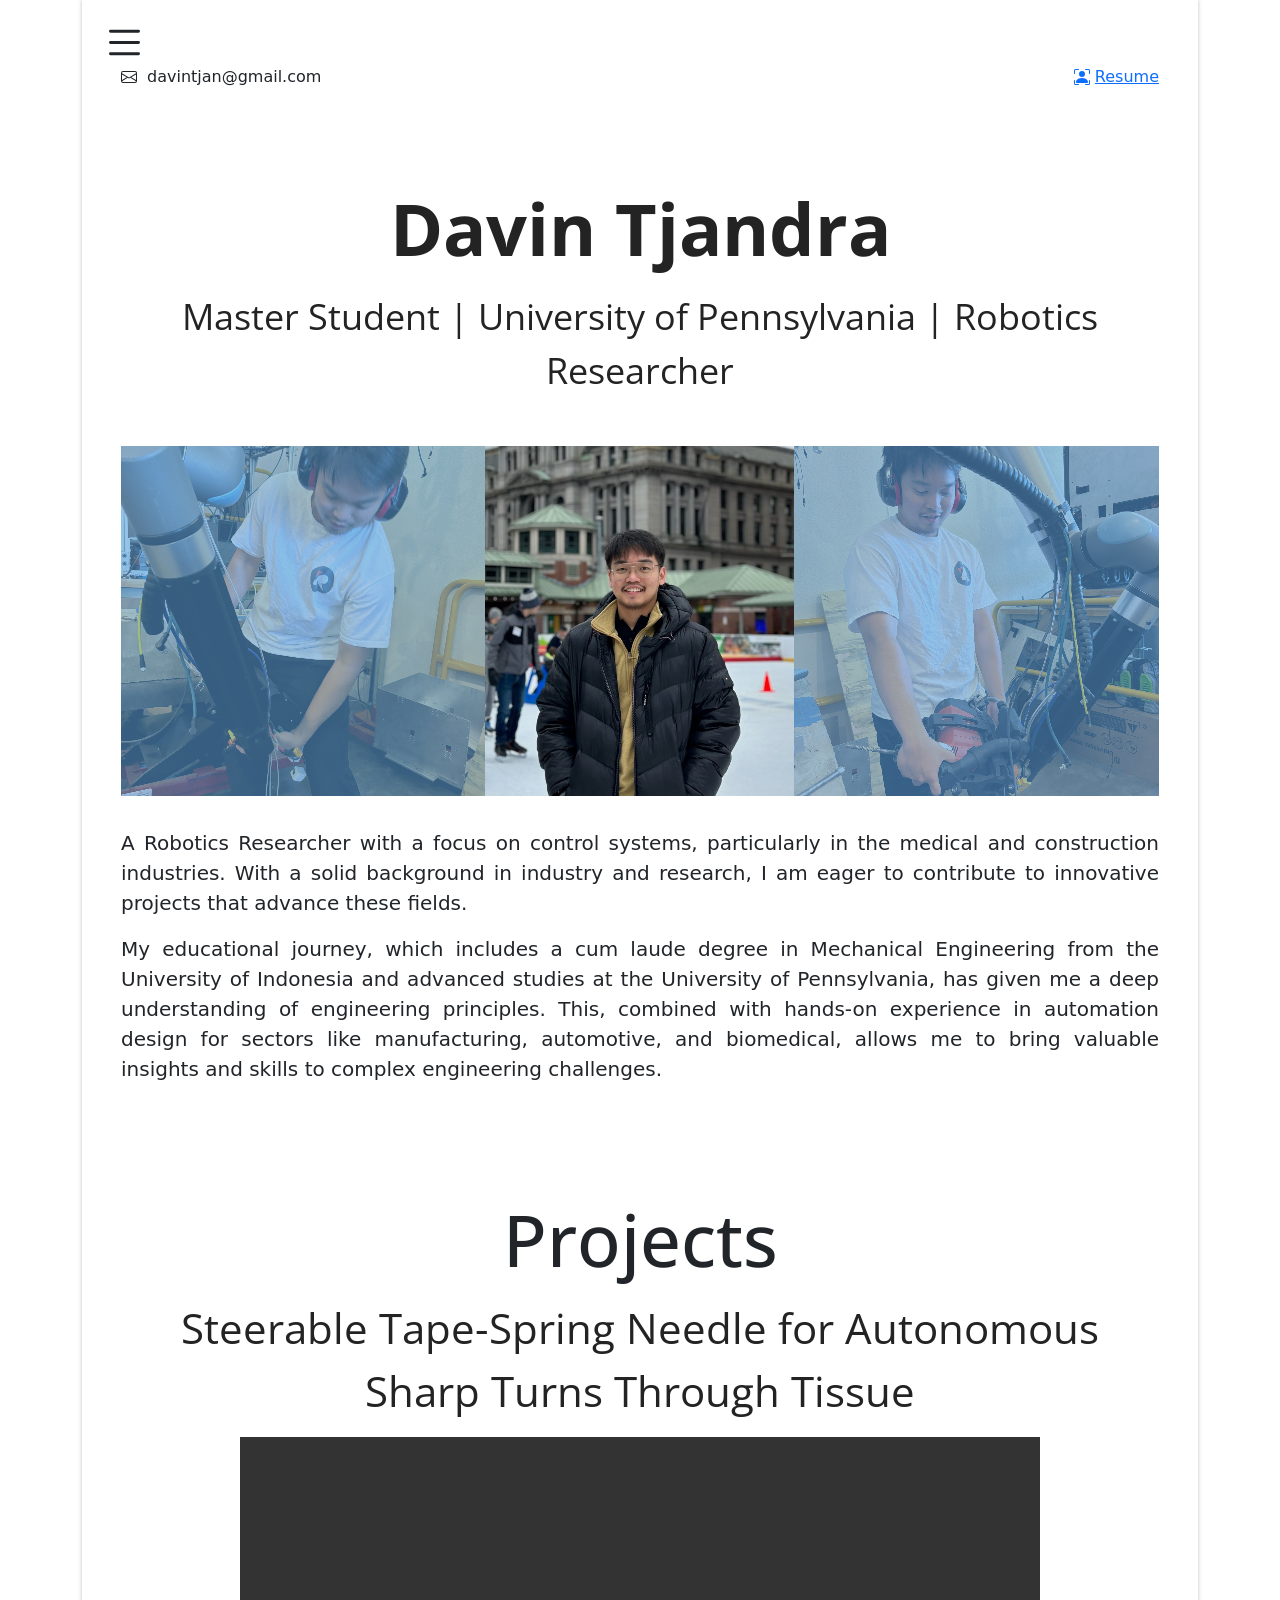
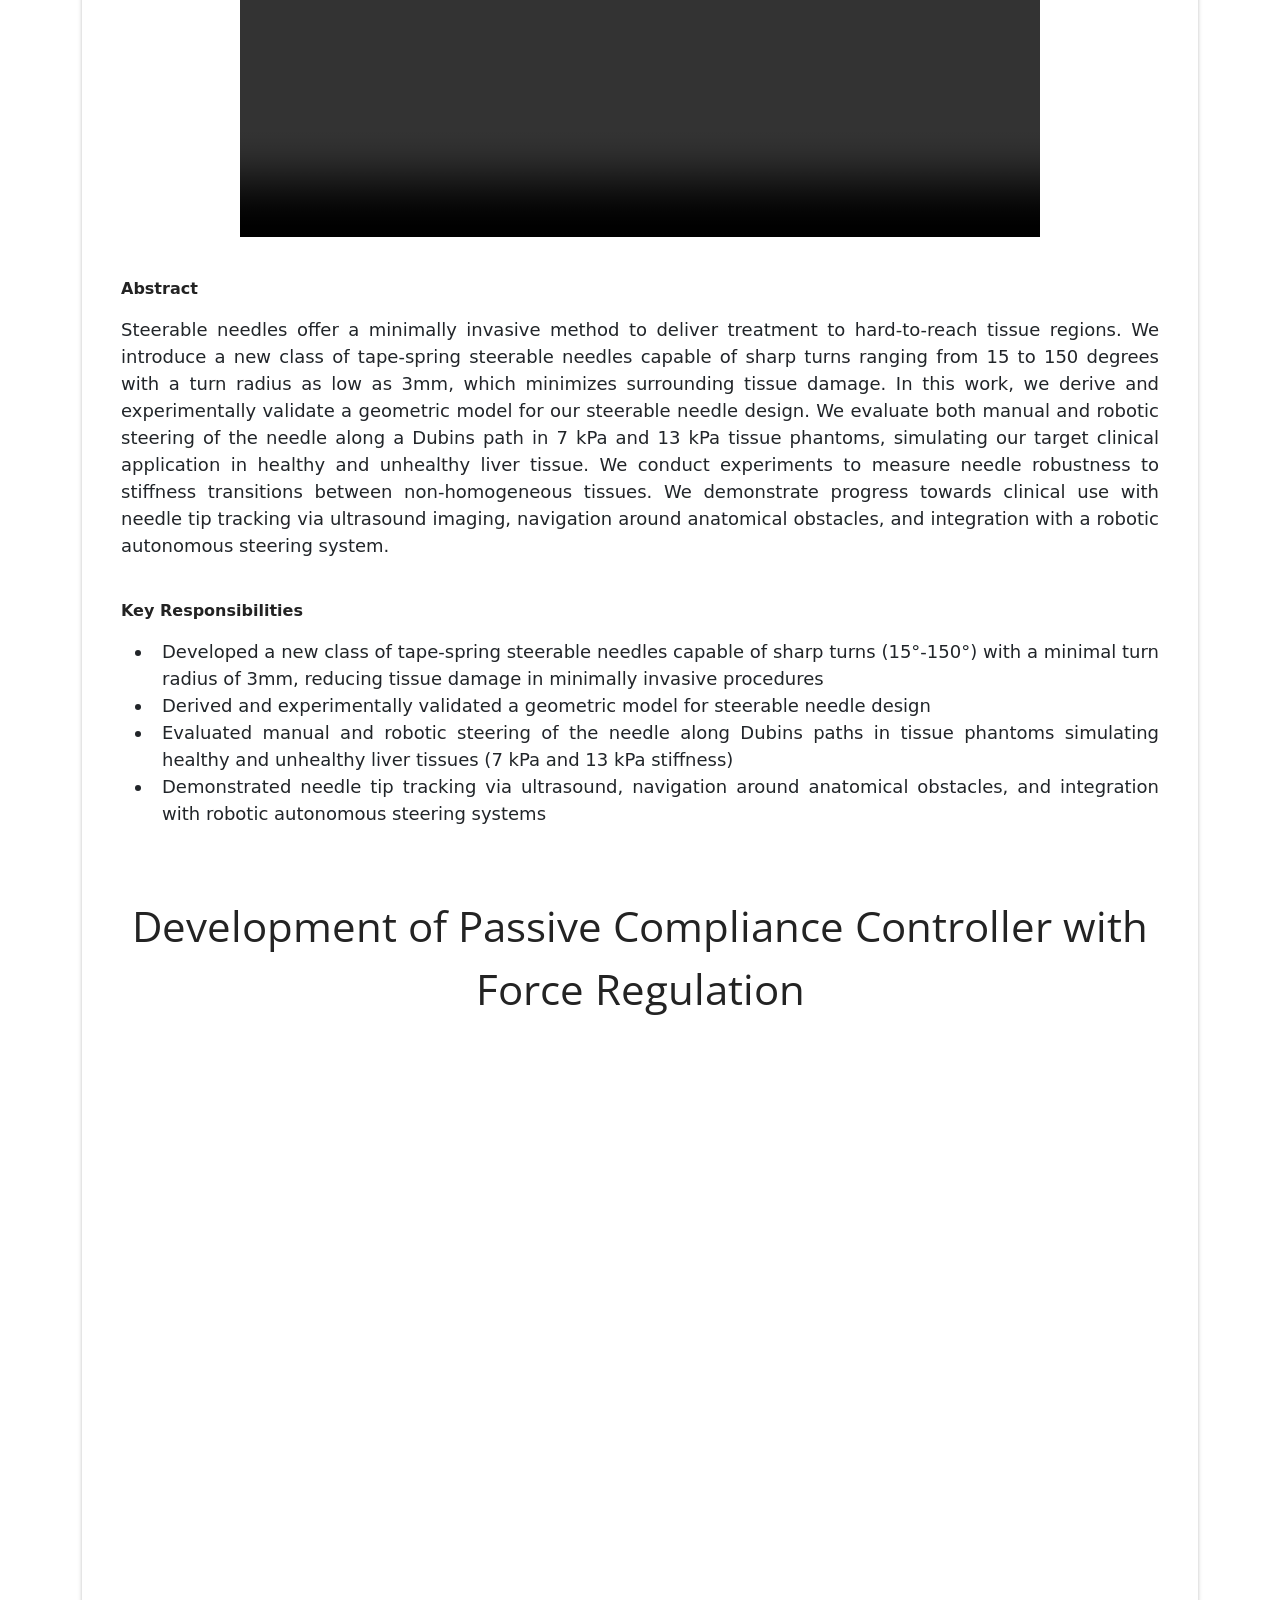
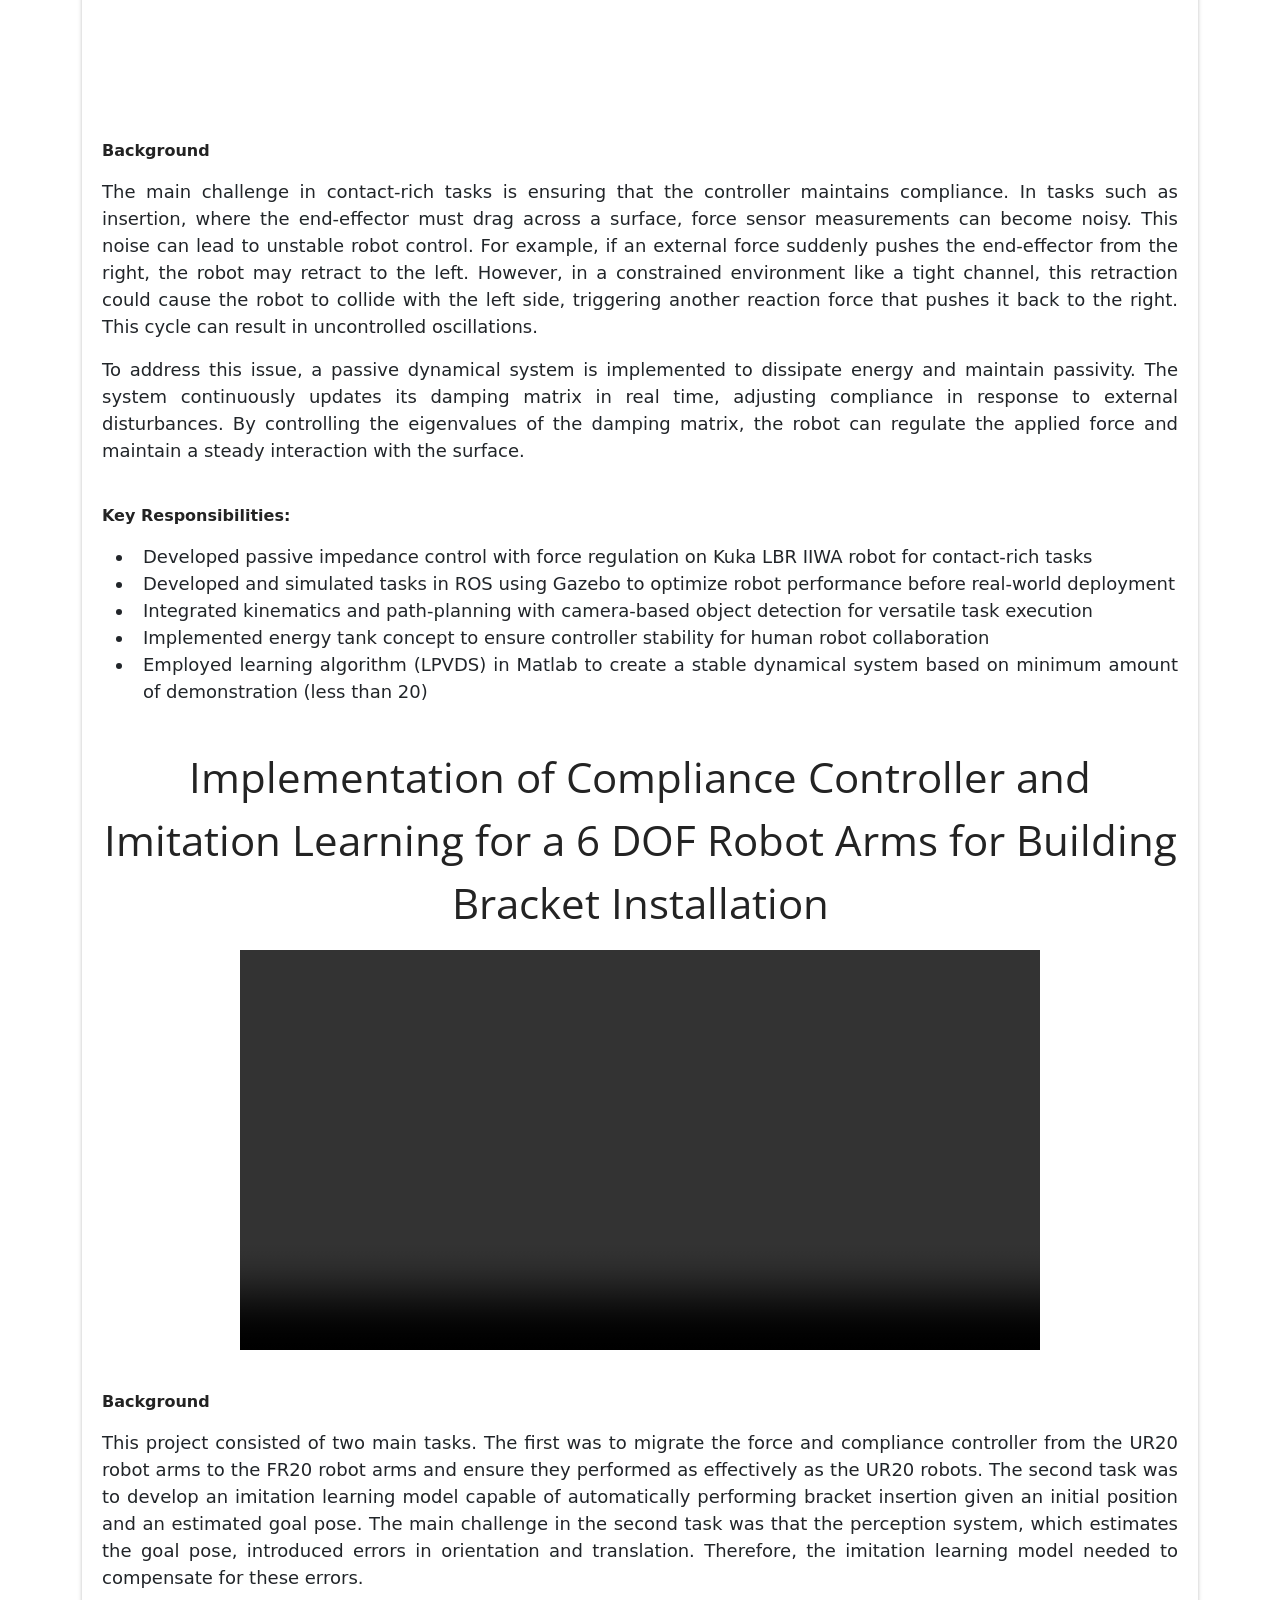
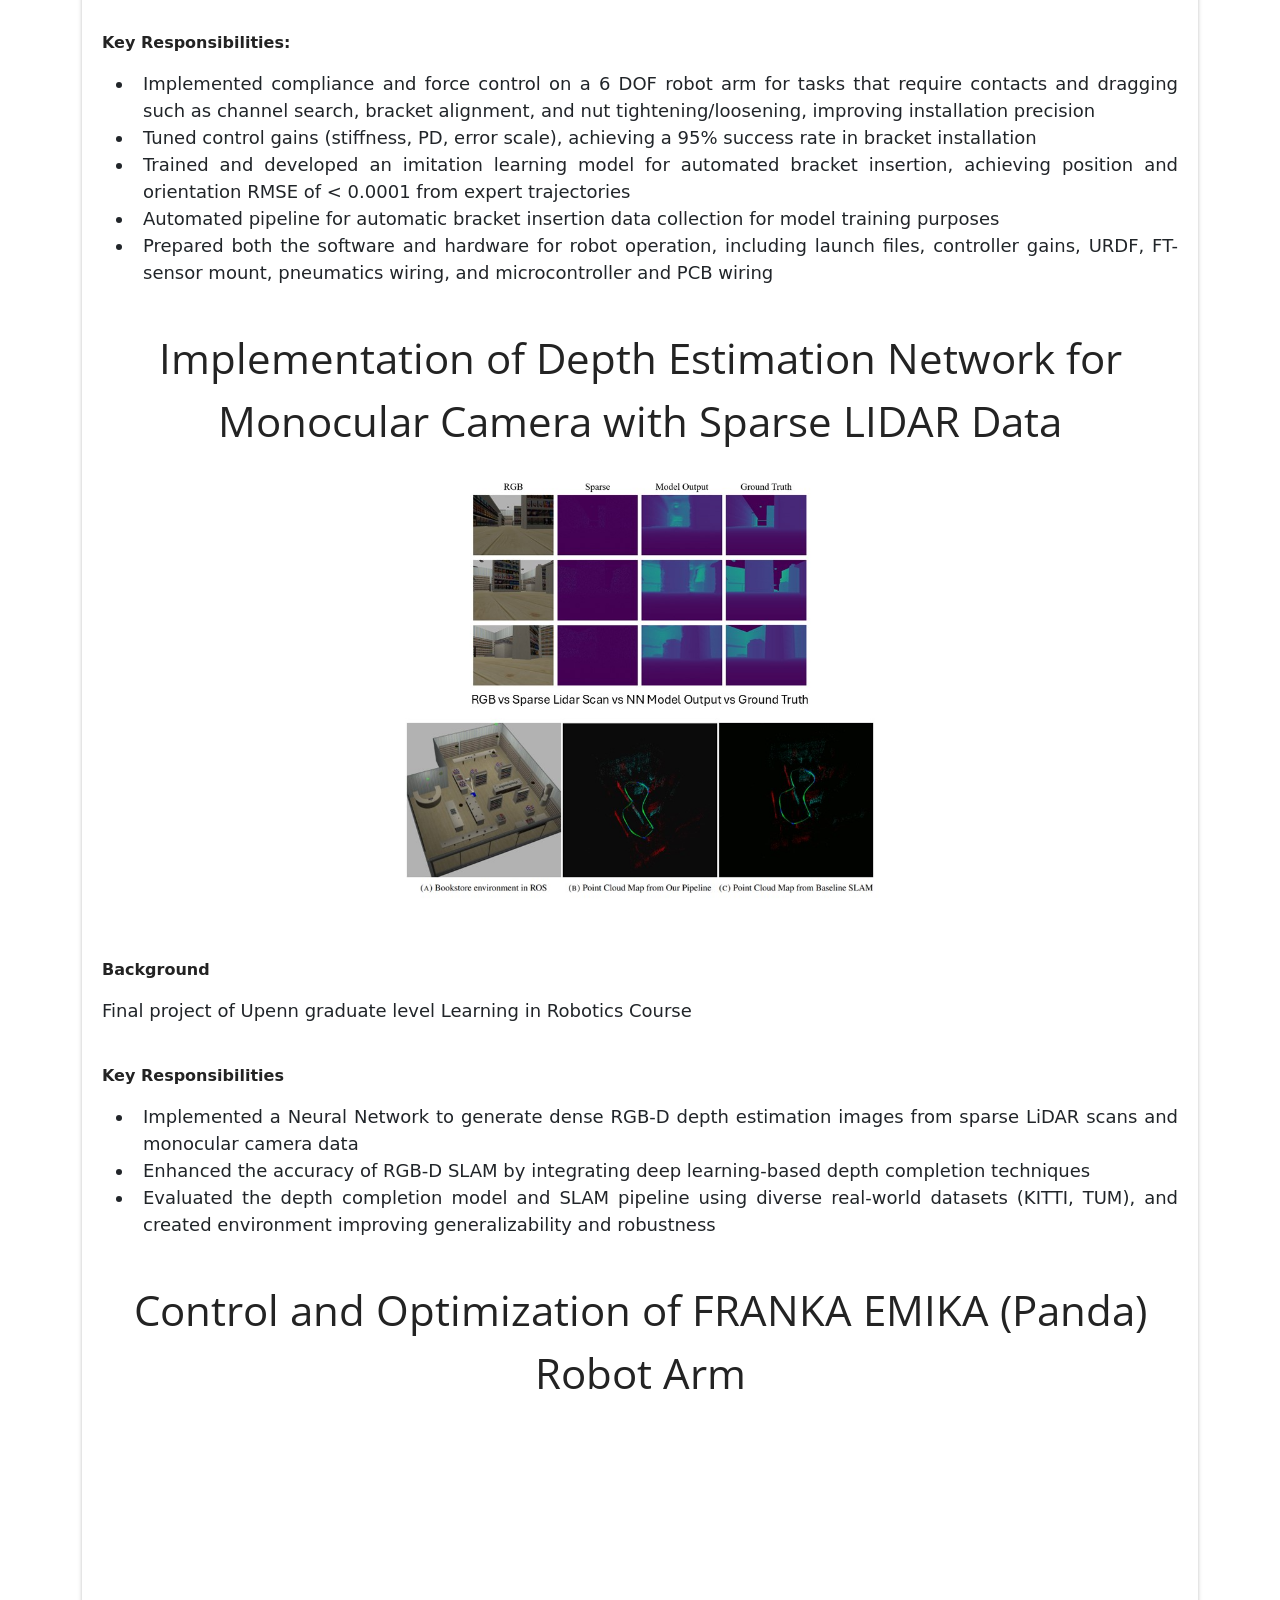
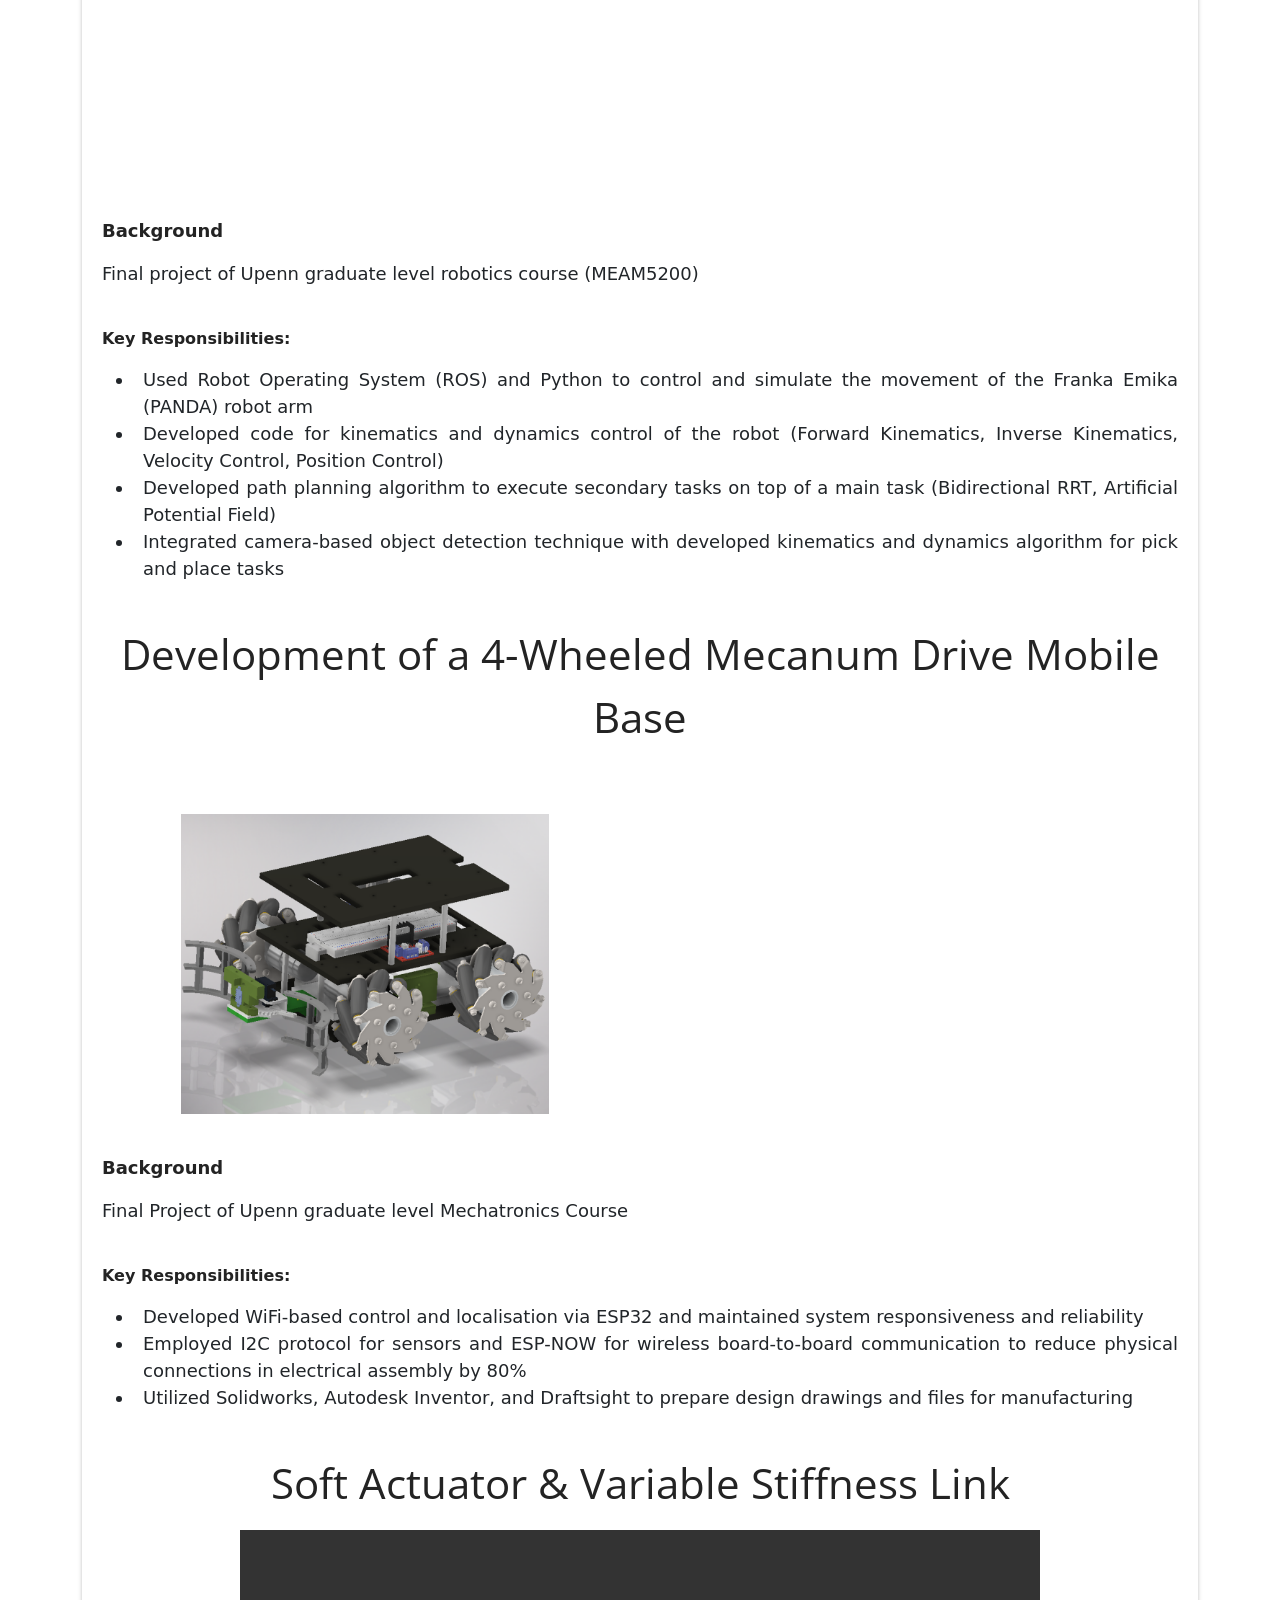
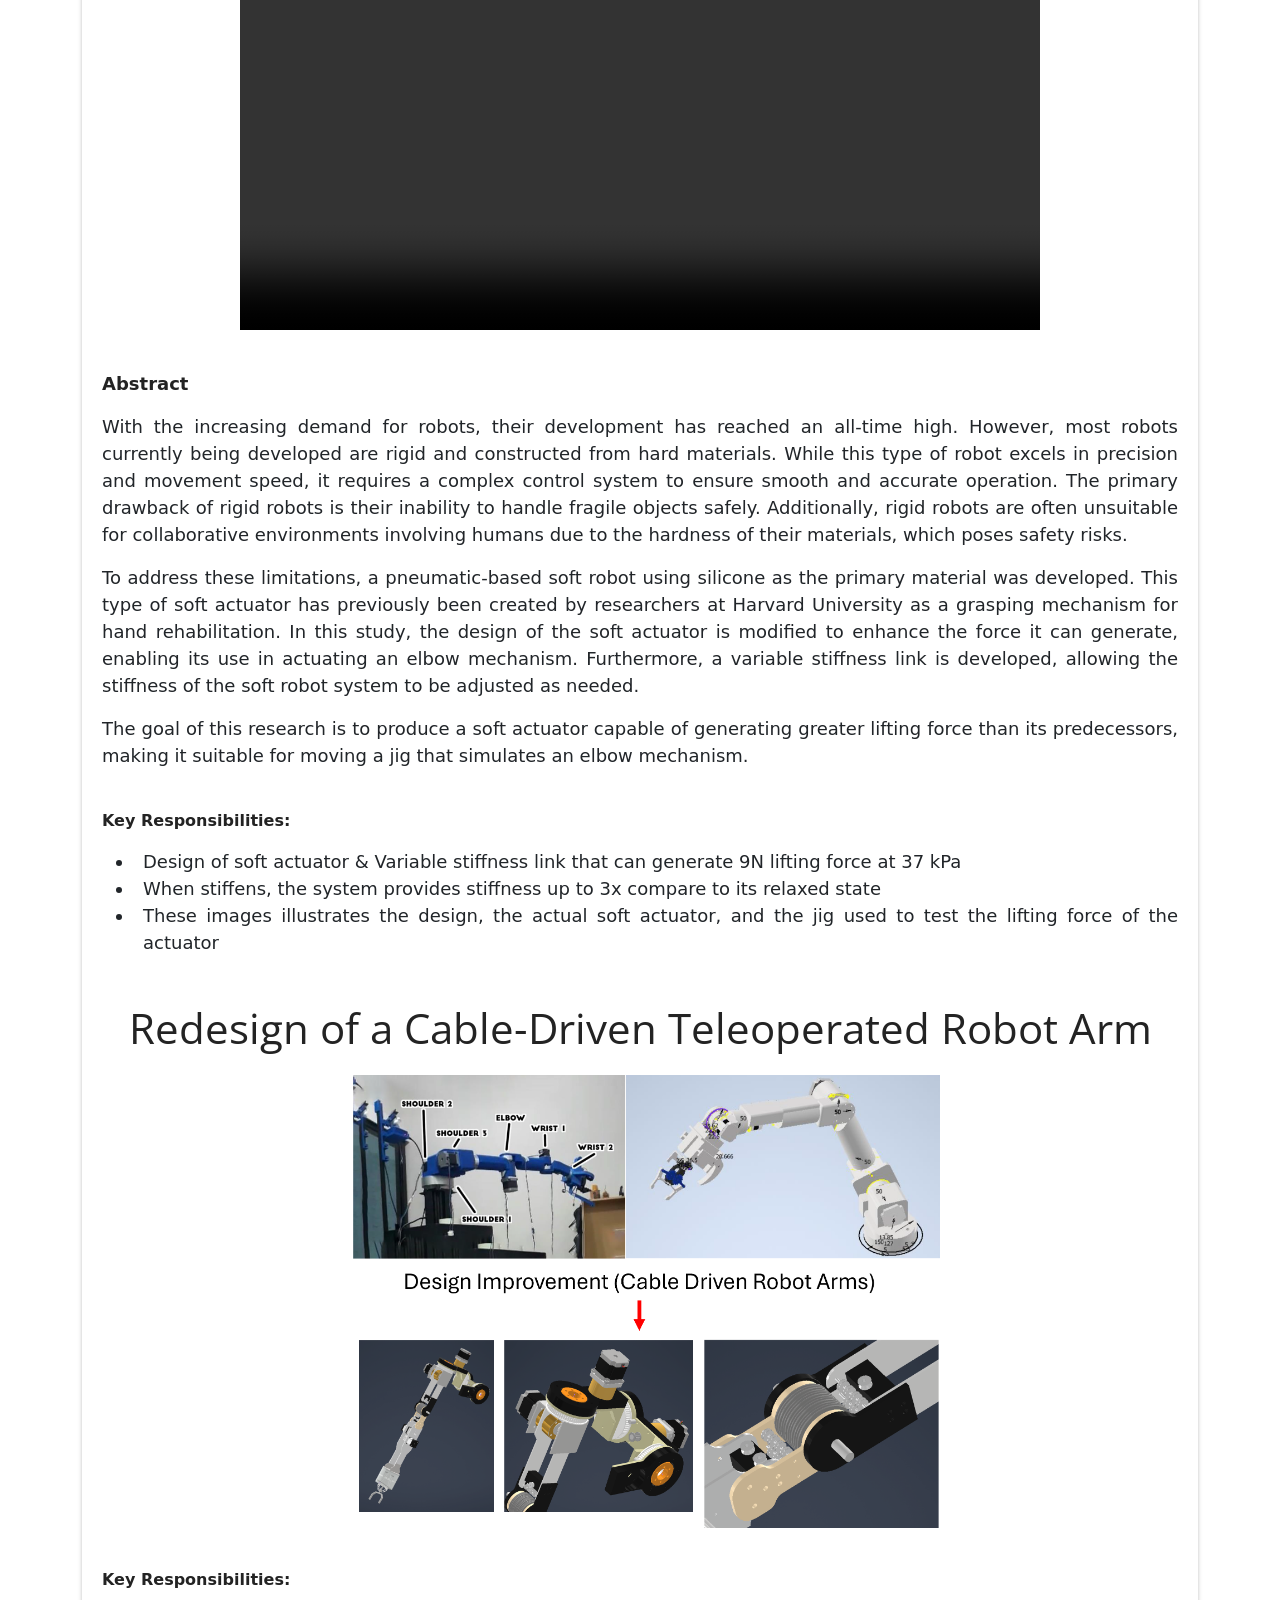
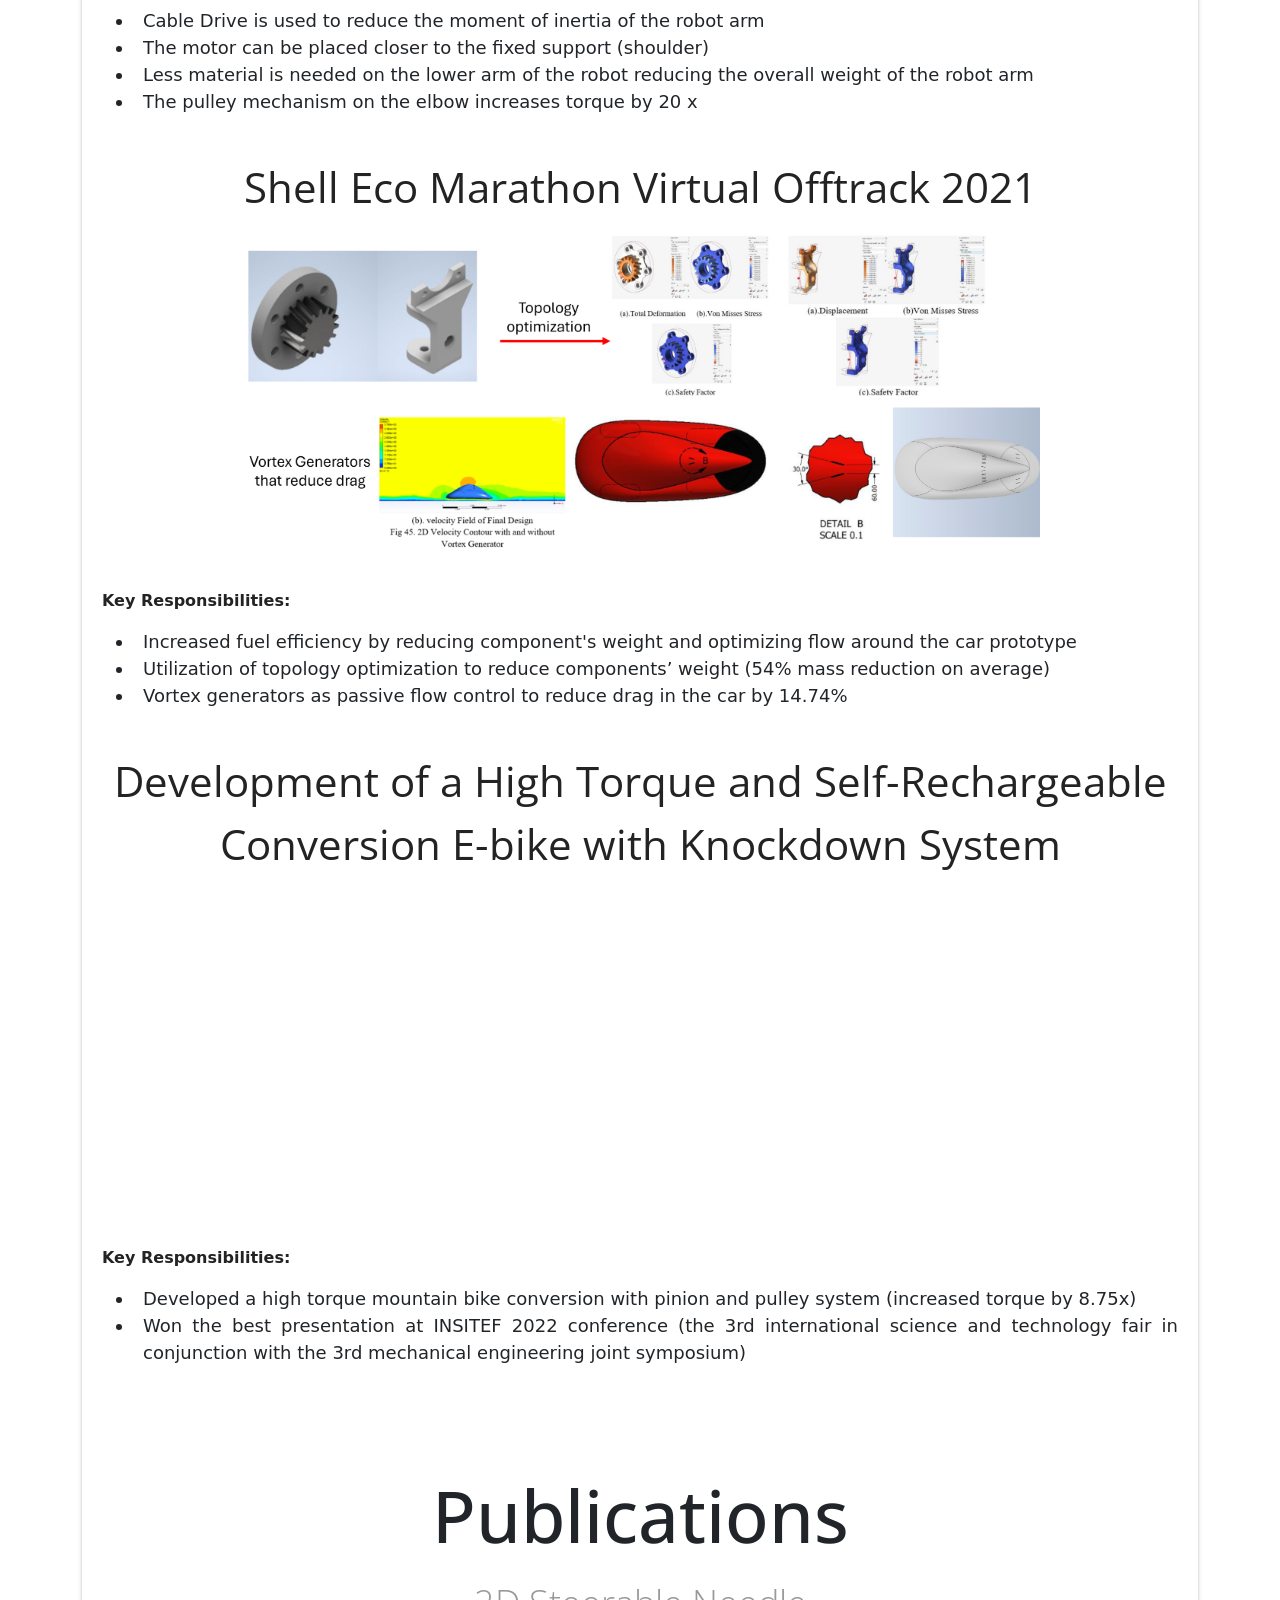
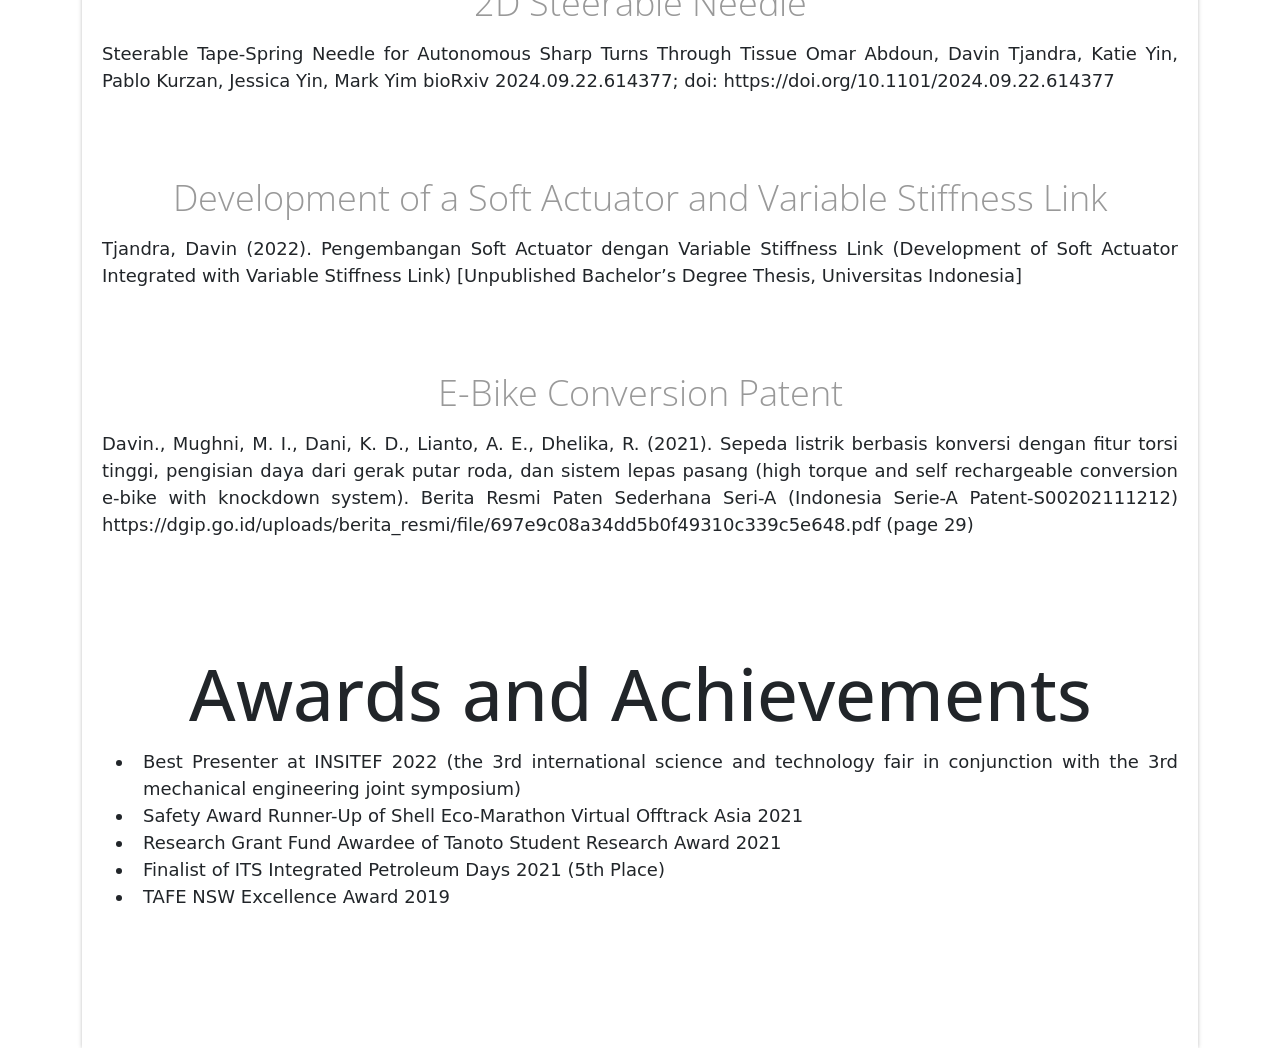
==== commit a6a98255: "added new vid to LPVDS" ====
--- a/index.html
+++ b/index.html
@@ -237,25 +237,24 @@
               <strong>Development of Passive Compliance Controller with Force Regulation</strong>
             </p>
           </header>
-          <div
-            style="
-              display: flex;
-              justify-content: center;
-              align-items: center;
-              height: auto;
-              margin-bottom: 10px;
-            "
-          >
+
           <div
           style="
             display: flex;
+            flex-direction: column;
             justify-content: center;
             align-items: center;
-            height: auto;
+            gap: 20px;
             margin-bottom: 10px;
           "
         >
-        <iframe width="560" height="315" src="https://www.youtube.com/embed/0WZ7-1S0WQE?si=pVuoP3p_mcwgmpY9" title="YouTube video player" frameborder="0" allow="accelerometer; autoplay; clipboard-write; encrypted-media; gyroscope; picture-in-picture; web-share" referrerpolicy="strict-origin-when-cross-origin" allowfullscreen></iframe>
+        <div style="text-align: center;">
+          <iframe width="560" height="315" src="https://www.youtube.com/embed/0WZ7-1S0WQE?si=pVuoP3p_mcwgmpY9" title="YouTube video player" frameborder="0" allowfullscreen></iframe>
+        </div>
+      
+        <div style="text-align: center;">
+          <iframe width="560" height="315" src="https://www.youtube.com/embed/xLmZD9Djkdg?si=D9YYYq-DTeDelB7T" title="YouTube video player" frameborder="0" allowfullscreen></iframe>
+        </div>
         </div>
           </div>
           <strong>Background</strong>
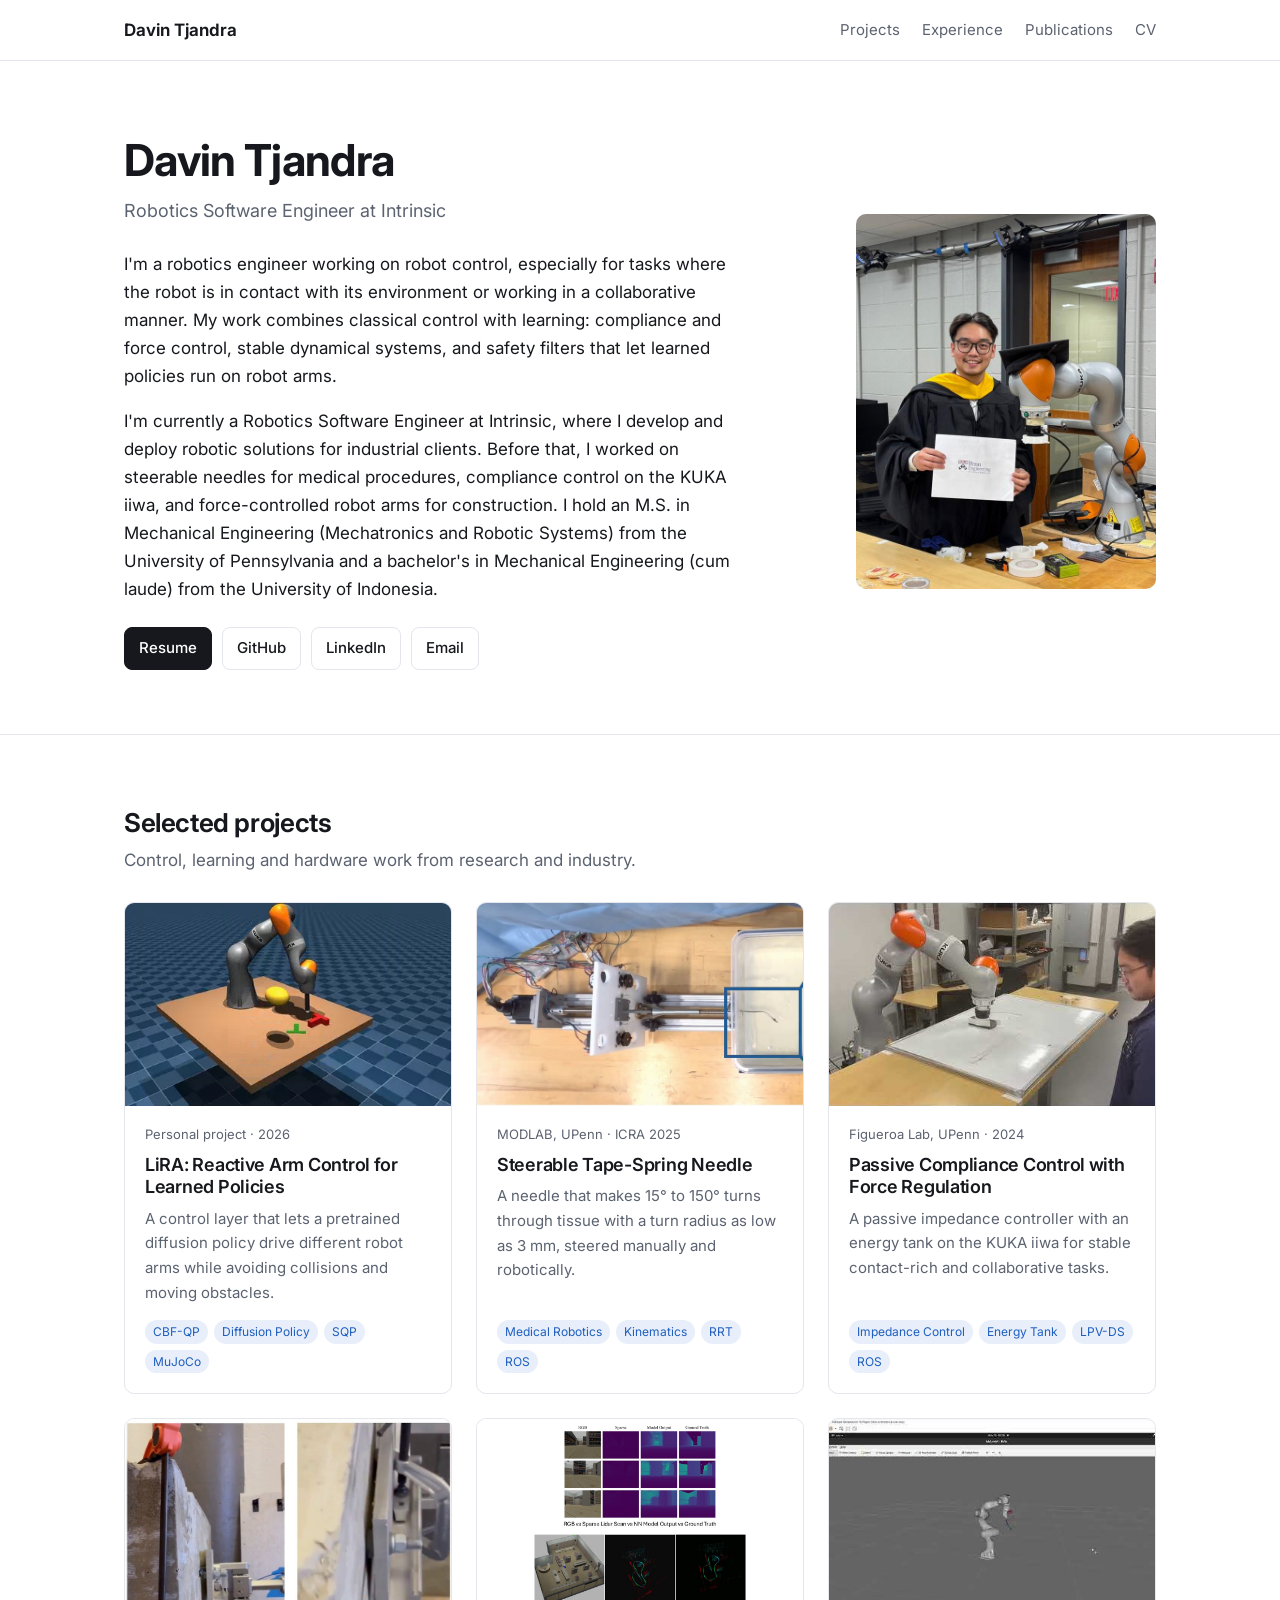
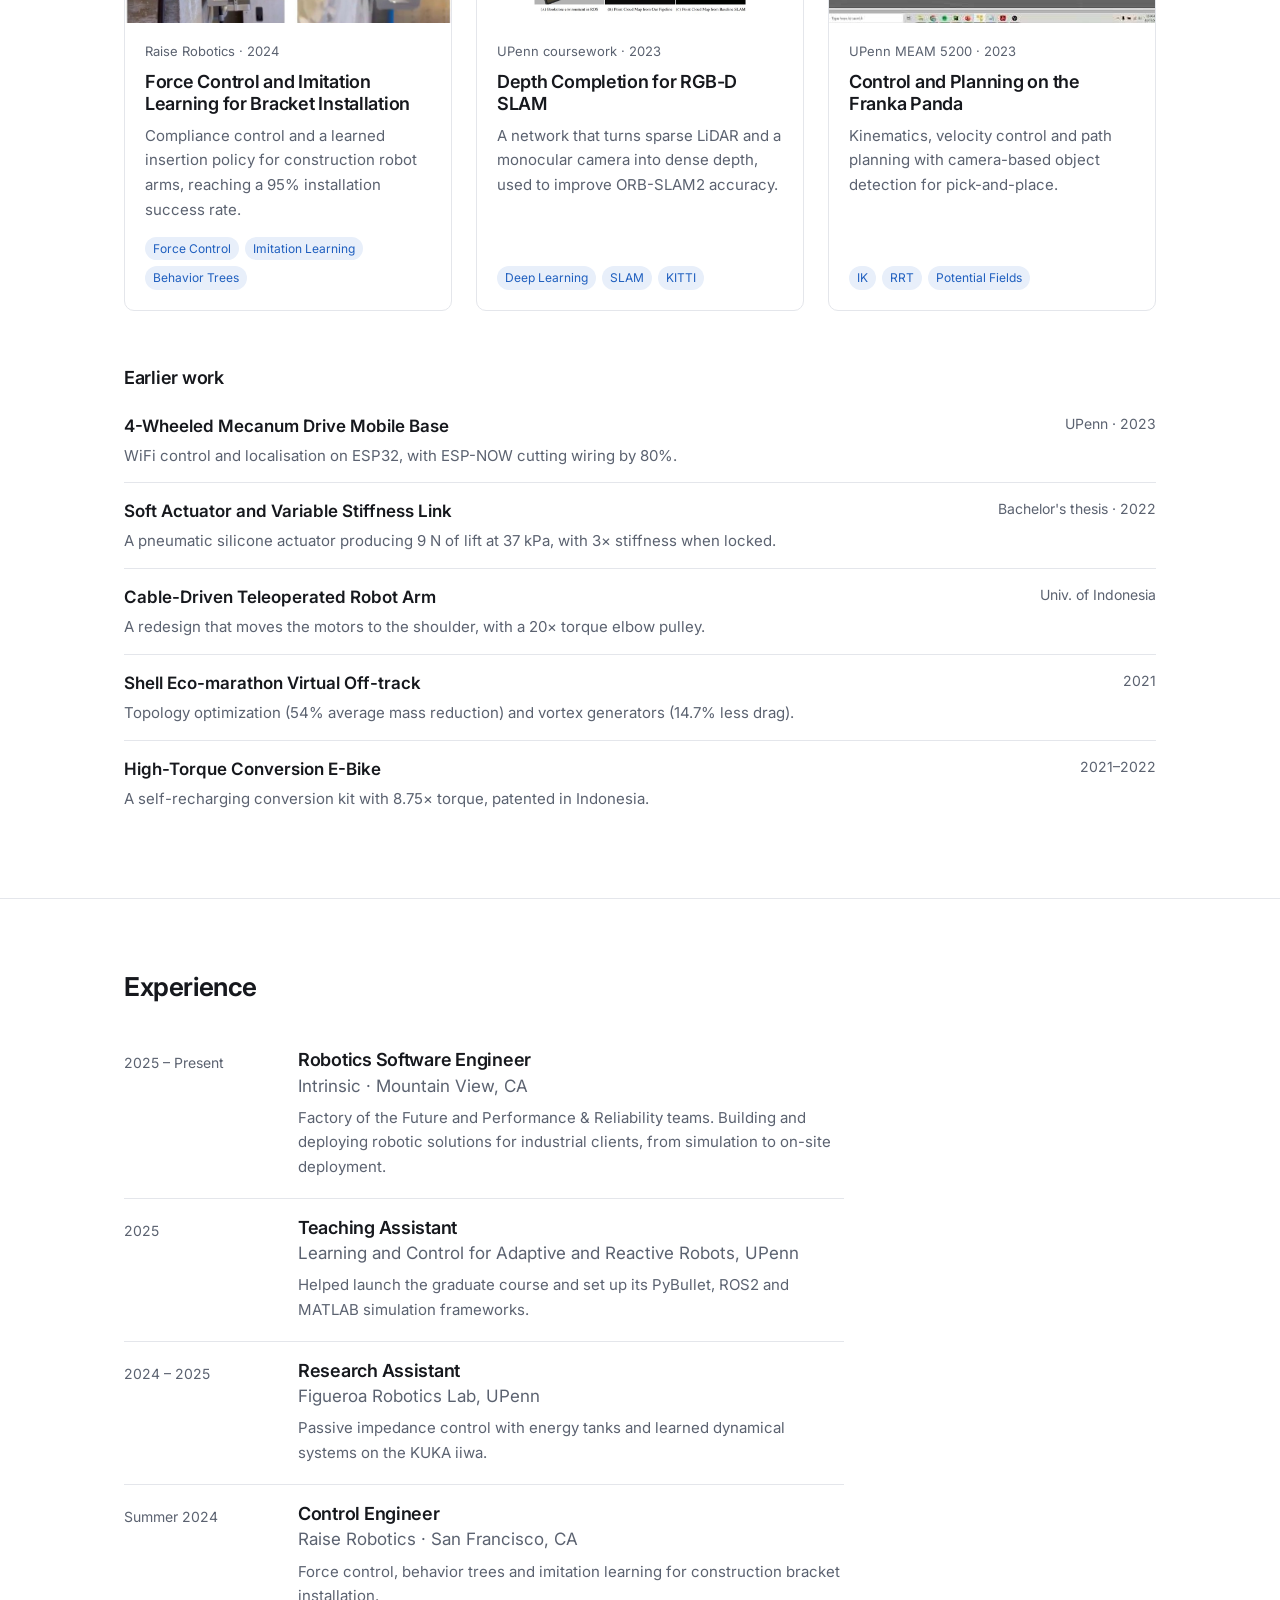
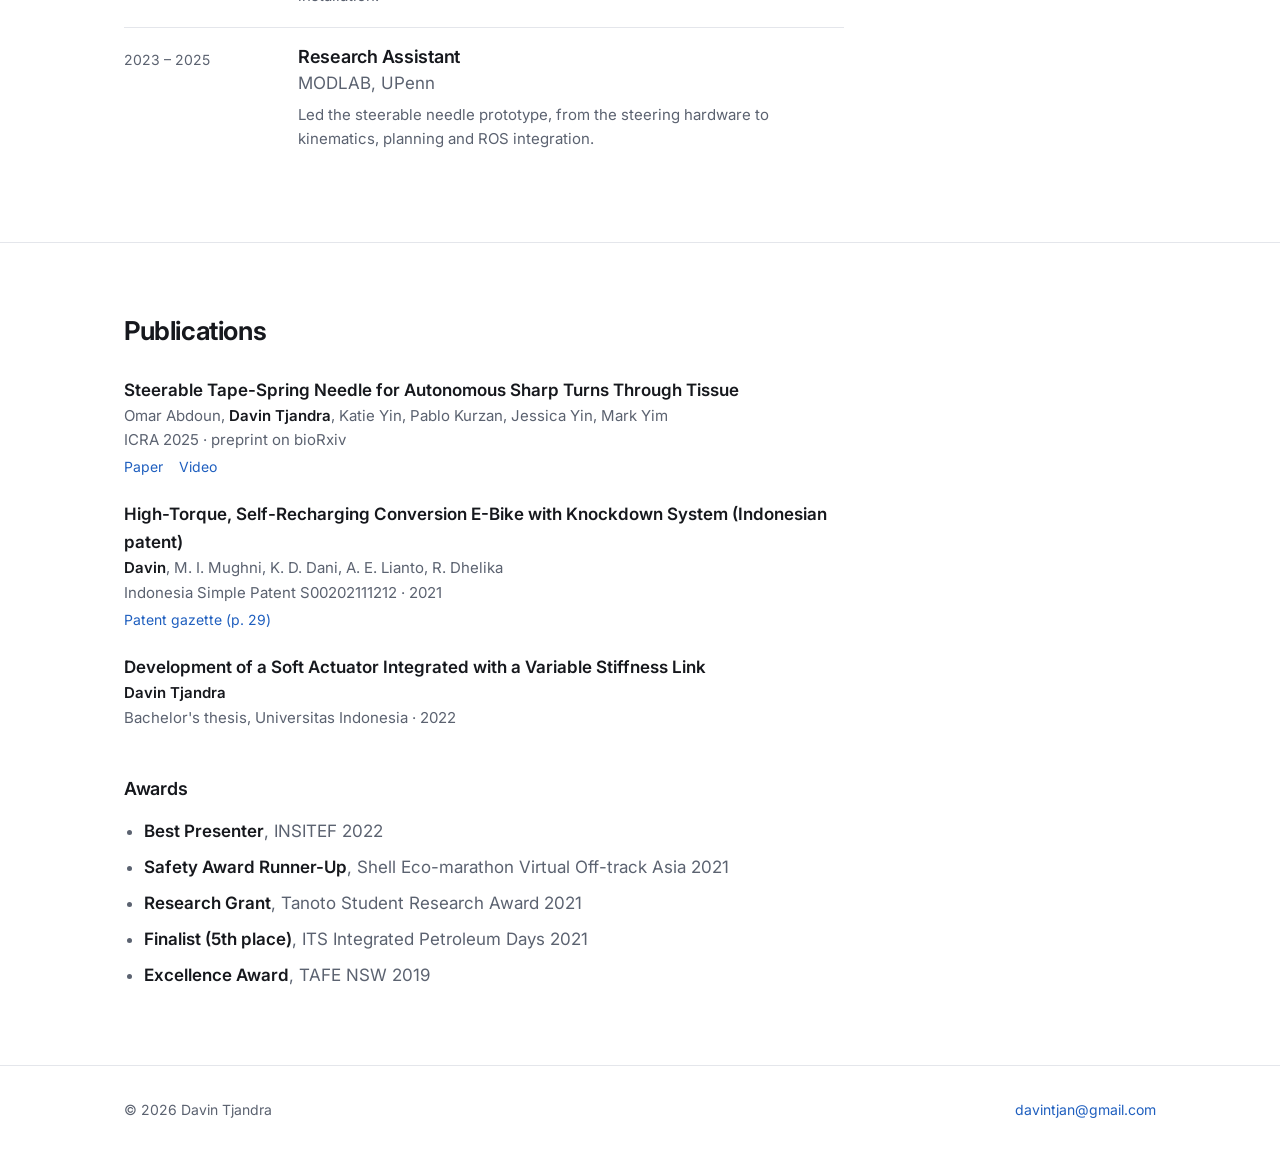
==== commit 0a409e97: "Redesign portfolio Replace the HTML5 UP template with a plain HTML/CSS site: homepage with project c" ====
--- a/index.html
+++ b/index.html
@@ -1,910 +1,344 @@
-<!DOCTYPE html>
-<!--
-	Striped by HTML5 UP
-	html5up.net | @ajlkn
-	Free for personal and commercial use under the CCA 3.0 license (html5up.net/license)
--->
-<html>
-  <head>
-    <title>Davin Tjandra Portfolio</title>
-    <meta charset="utf-8" />
-    <meta
-      name="viewport"
-      content="width=device-width, initial-scale=1, user-scalable=no"
-    />
-    <link rel="stylesheet" href="assets/css/main.css" />
-    <link
-      rel="stylesheet"
-      href="https://cdn.jsdelivr.net/npm/bootstrap@5.3.3/dist/css/bootstrap.min.css"
-    />
-  </head>
-  <body class="is-preload">
-    <!-- Content -->
-
-    <!-- <div class="iconss">   
-       <svg
-      xmlns="http://www.w3.org/2000/svg"
-      width="46"
-      height="46"
-      id="open_sidebar"
-      fill="currentColor"
-      class="bi bi-list active"
-      viewBox="0 0 16 16"
-    >
-      <path
-        fill-rule="evenodd"
-        d="M2.5 12a.5.5 0 0 1 .5-.5h10a.5.5 0 0 1 0 1H3a.5.5 0 0 1-.5-.5m0-4a.5.5 0 0 1 .5-.5h10a.5.5 0 0 1 0 1H3a.5.5 0 0 1-.5-.5m0-4a.5.5 0 0 1 .5-.5h10a.5.5 0 0 1 0 1H3a.5.5 0 0 1-.5-.5"
-      />
-    </svg>
-
-    <svg
-      xmlns="http://www.w3.org/2000/svg"
-      width="46"
-      height="46"
-      fill="currentColor"
-      id="close_sidebar"
-      class="bi bi-arrow-bar-left"
-      viewBox="0 0 16 16"
-    >
-      <path
-        fill-rule="evenodd"
-        d="M12.5 15a.5.5 0 0 1-.5-.5v-13a.5.5 0 0 1 1 0v13a.5.5 0 0 1-.5.5M10 8a.5.5 0 0 1-.5.5H3.707l2.147 2.146a.5.5 0 0 1-.708.708l-3-3a.5.5 0 0 1 0-.708l3-3a.5.5 0 1 1 .708.708L3.707 7.5H9.5a.5.5 0 0 1 .5.5"
-      />
-    </svg>
-  </div> -->
-
-    <div class="container">
-      <div id="content">
-        <div class="iconss">
-          <svg
-            xmlns="http://www.w3.org/2000/svg"
-            id="open_sidebar"
-            fill="currentColor"
-            class="bi bi-list active"
-            viewBox="0 0 16 16"
-          >
-            <path
-              fill-rule="evenodd"
-              d="M2.5 12a.5.5 0 0 1 .5-.5h10a.5.5 0 0 1 0 1H3a.5.5 0 0 1-.5-.5m0-4a.5.5 0 0 1 .5-.5h10a.5.5 0 0 1 0 1H3a.5.5 0 0 1-.5-.5m0-4a.5.5 0 0 1 .5-.5h10a.5.5 0 0 1 0 1H3a.5.5 0 0 1-.5-.5"
-            />
-          </svg>
-
-          <svg
-            xmlns="http://www.w3.org/2000/svg"
-            fill="currentColor"
-            id="close_sidebar"
-            class="bi bi-arrow-bar-left"
-            viewBox="0 0 16 16"
-          >
-            <path
-              fill-rule="evenodd"
-              d="M12.5 15a.5.5 0 0 1-.5-.5v-13a.5.5 0 0 1 1 0v13a.5.5 0 0 1-.5.5M10 8a.5.5 0 0 1-.5.5H3.707l2.147 2.146a.5.5 0 0 1-.708.708l-3-3a.5.5 0 0 1 0-.708l3-3a.5.5 0 1 1 .708.708L3.707 7.5H9.5a.5.5 0 0 1 .5.5"
-            />
-          </svg>
-        </div>
-        <div class="inner">
-          <div class="topbar">
-            <div class="mail">
-              <svg
-                xmlns="http://www.w3.org/2000/svg"
-                width="16"
-                height="16"
-                fill="currentColor"
-                class="bi bi-envelope"
-                viewBox="0 0 16 16"
-              >
-                <path
-                  d="M0 4a2 2 0 0 1 2-2h12a2 2 0 0 1 2 2v8a2 2 0 0 1-2 2H2a2 2 0 0 1-2-2zm2-1a1 1 0 0 0-1 1v.217l7 4.2 7-4.2V4a1 1 0 0 0-1-1zm13 2.383-4.708 2.825L15 11.105zm-.034 6.876-5.64-3.471L8 9.583l-1.326-.795-5.64 3.47A1 1 0 0 0 2 13h12a1 1 0 0 0 .966-.741M1 11.105l4.708-2.897L1 5.383z"
-                />
-              </svg>
-              <p>davintjan@gmail.com</p>
-            </div>
-
-            <a href="https://drive.google.com/file/d/1_N1awq9U__ZJhtKPCDDxyQWSbb3zrGH8/view?usp=sharing" target="_blank">
-              <svg
-                xmlns="http://www.w3.org/2000/svg"
-                width="16"
-                height="16"
-                fill="currentColor"
-                class="bi bi-person-bounding-box"
-                viewBox="0 0 16 16"
-              >
-                <path
-                  d="M1.5 1a.5.5 0 0 0-.5.5v3a.5.5 0 0 1-1 0v-3A1.5 1.5 0 0 1 1.5 0h3a.5.5 0 0 1 0 1zM11 .5a.5.5 0 0 1 .5-.5h3A1.5 1.5 0 0 1 16 1.5v3a.5.5 0 0 1-1 0v-3a.5.5 0 0 0-.5-.5h-3a.5.5 0 0 1-.5-.5M.5 11a.5.5 0 0 1 .5.5v3a.5.5 0 0 0 .5.5h3a.5.5 0 0 1 0 1h-3A1.5 1.5 0 0 1 0 14.5v-3a.5.5 0 0 1 .5-.5m15 0a.5.5 0 0 1 .5.5v3a1.5 1.5 0 0 1-1.5 1.5h-3a.5.5 0 0 1 0-1h3a.5.5 0 0 0 .5-.5v-3a.5.5 0 0 1 .5-.5"
-                />
-                <path
-                  d="M3 14s-1 0-1-1 1-4 6-4 6 3 6 4-1 1-1 1zm8-9a3 3 0 1 1-6 0 3 3 0 0 1 6 0"
-                />
-              </svg>
-              Resume</a
-            >
-          </div>
-          <!-- Post -->
-          <article class="box post post-excerpt">
-            <header>
-              <!--
-									Note: Titles and subtitles will wrap automatically when necessary, so don't worry
-									if they get too long. You can also remove the <p> entirely if you don't
-									need a subtitle.
-								-->
-              <h2 style="text-align: center; font-size: 72px;"><a href="#"><strong>Davin Tjandra</strong></a></h2>
-              <p style="text-align: center">
-                <strong
-                  >Master Student | University of Pennsylvania | Robotics
-                  Researcher</strong
-                >
-              </p>
-            </header>
-
-            <a href="#" class="image featured"
-              ><img src="images/homepage.png" alt=""
-            /></a>
-            <p style="text-align: justify; font-size: 20px;">
-              A Robotics Researcher with a focus on control systems,
-              particularly in the medical and construction industries. With a
-              solid background in industry and research, I am eager to
-              contribute to innovative projects that advance these fields.
-            </p>
-
-            <p style="text-align: justify; font-size: 20px;">
-              My educational journey, which includes a cum laude degree in
-              Mechanical Engineering from the University of Indonesia and
-              advanced studies at the University of Pennsylvania, has given me a
-              deep understanding of engineering principles. This, combined with
-              hands-on experience in automation design for sectors like
-              manufacturing, automotive, and biomedical, allows me to bring
-              valuable insights and skills to complex engineering challenges.
-            </p>
-          </article>
-
-          <!-- Post -->
-          <article id="projects" class="box post post-excerpt">
-
-            <header id="steerable_needle" style="margin-bottom: 10px">
-              <h2 style="text-align: center; font-size: 72px;"><a href="#">Projects</a></h2>
-              <p style="text-align: center; font-size: 42px;">
-                <strong>Steerable Tape-Spring Needle for Autonomous Sharp Turns Through Tissue</strong>
-              </p>
-            </header>
-            <div
-              style="
-                display: flex;
-                justify-content: center;
-                align-items: center;
-                height: auto;
-                margin-bottom: 10px;
-              "
-            >
-              <video
-                style="max-width: 800px; width: 100%; height: auto"
-                controls
-              >
-                <source src="vids/needle_demo_vid.mp4" type="video/mp4" />
-                Your browser does not support the video tag.
-              </video>
-            </div>
-            <strong>Abstract</strong>
-            <p style="text-align: justify; font-size: 18px;">
-              Steerable needles offer a minimally invasive method to deliver
-              treatment to hard-to-reach tissue regions. We introduce a new
-              class of tape-spring steerable needles capable of sharp turns
-              ranging from 15 to 150 degrees with a turn radius as low as 3mm,
-              which minimizes surrounding tissue damage. In this work, we derive
-              and experimentally validate a geometric model for our steerable
-              needle design. We evaluate both manual and robotic steering of the
-              needle along a Dubins path in 7 kPa and 13 kPa tissue phantoms,
-              simulating our target clinical application in healthy and
-              unhealthy liver tissue. We conduct experiments to measure needle
-              robustness to stiffness transitions between non-homogeneous
-              tissues. We demonstrate progress towards clinical use with needle
-              tip tracking via ultrasound imaging, navigation around anatomical
-              obstacles, and integration with a robotic autonomous steering
-              system.
-            </p>
-
-            <strong>Key Responsibilities</strong>
-            <ul
-              style="margin-top: 10px; margin-bottom: 10px; text-align: justify; font-size: 18px;"
-            >
-              <!-- Added margin-top, kept margin-bottom at 0 -->
-              <li>
-                Developed a new class of tape-spring steerable needles capable
-                of sharp turns (15°-150°) with a minimal turn radius of 3mm,
-                reducing tissue damage in minimally invasive procedures
-              </li>
-              <li>
-                Derived and experimentally validated a geometric model for
-                steerable needle design
-              </li>
-              <li>
-                Evaluated manual and robotic steering of the needle along Dubins
-                paths in tissue phantoms simulating healthy and unhealthy liver
-                tissues (7 kPa and 13 kPa stiffness)
-              </li>
-              <li>
-                Demonstrated needle tip tracking via ultrasound, navigation
-                around anatomical obstacles, and integration with robotic
-                autonomous steering systems
-              </li>
-            </ul>
-
-            <header
-            id="Passive_DS_Contact"
-            style="margin-top: 10px; margin-bottom: 0px"
-          >
-            <!-- Added small margin-top -->
-            <p style="text-align: center; font-size: 42px;">
-              <strong>Development of Passive Compliance Controller with Force Regulation</strong>
-            </p>
-          </header>
-
-          <div
-          style="
-            display: flex;
-            flex-direction: column;
-            justify-content: center;
-            align-items: center;
-            gap: 20px;
-            margin-bottom: 10px;
-          "
-        >
-        <div style="text-align: center;">
-          <iframe width="560" height="315" src="https://www.youtube.com/embed/0WZ7-1S0WQE?si=pVuoP3p_mcwgmpY9" title="YouTube video player" frameborder="0" allowfullscreen></iframe>
-        </div>
-      
-        <div style="text-align: center;">
-          <iframe width="560" height="315" src="https://www.youtube.com/embed/xLmZD9Djkdg?si=D9YYYq-DTeDelB7T" title="YouTube video player" frameborder="0" allowfullscreen></iframe>
-        </div>
-        </div>
-          </div>
-          <strong>Background</strong>
-          <p style="text-align: justify; font-size: 18px;">
-            The main challenge in contact-rich tasks is ensuring that the controller maintains compliance. In tasks such as insertion, where the end-effector must drag across a surface, force sensor measurements can become noisy. This noise can lead to unstable robot control. For example, if an external force suddenly pushes the end-effector from the right, the robot may retract to the left. However, in a constrained environment like a tight channel, this retraction could cause the robot to collide with the left side, triggering another reaction force that pushes it back to the right. This cycle can result in uncontrolled oscillations.
-          </p>
-          <p style="text-align: justify; font-size: 18px;">
-            To address this issue, a passive dynamical system is implemented to dissipate energy and maintain passivity. The system continuously updates its damping matrix in real time, adjusting compliance in response to external disturbances. By controlling the eigenvalues of the damping matrix, the robot can regulate the applied force and maintain a steady interaction with the surface.
-          </p>
-
-          <strong>Key Responsibilities:</strong>
-          <ul
-            style="margin-top: 10px; margin-bottom: 10px; text-align: justify; font-size: 18px;"
-          >
-            <!-- Added margin-top, kept margin-bottom at 0 -->
-            <li>
-              Developed passive impedance control with force regulation on Kuka LBR IIWA robot for contact-rich tasks 
-            </li>
-            <li>
-              Developed and simulated tasks in ROS using Gazebo to optimize robot performance before real-world deployment 
-            </li>
-            <li>
-              Integrated kinematics and path-planning with camera-based object detection for versatile task execution 
-            </li>
-            <li>
-              Implemented energy tank concept to ensure controller stability for human robot collaboration 
-            </li>
-            <li>
-              Employed learning algorithm (LPVDS) in Matlab to create a stable dynamical system based on minimum amount of demonstration (less than 20)
-            </li>
-          </ul>
-
-            <header
-              id="robot-arm-control"
-              style="margin-top: 10px; margin-bottom: 0px"
-            >
-              <!-- Added small margin-top -->
-              <p style="text-align: center; font-size: 42px;">
-                <strong>Implementation of Compliance Controller and Imitation Learning
-                  for a 6 DOF Robot Arms for Building Bracket Installation</strong>
-              </p>
-            </header>
-            <div
-              style="
-                display: flex;
-                justify-content: center;
-                align-items: center;
-                height: auto;
-                margin-bottom: 10px;
-              "
-            >
-              <video
-                style="max-width: 800px; width: 100%; height: auto"
-                controls
-              >
-                <source src="vids/Raise_Porto.mp4" type="video/mp4" />
-                Your browser does not support the video tag.
-              </video>
-            </div>
-            <strong>Background</strong>
-            <p style="text-align: justify; font-size: 18px;">
-              This project consisted of two main tasks. The first was to migrate the force and compliance controller 
-              from the UR20 robot arms to the FR20 robot arms and ensure they performed as effectively as the UR20 robots. 
-              The second task was to develop an imitation learning model capable of automatically performing bracket 
-              insertion given an initial position and an estimated goal pose. The main challenge in the second task was that 
-              the perception system, which estimates the goal pose, introduced errors in orientation and translation. Therefore, 
-              the imitation learning model needed to compensate for these errors.
-            </p>
-            <strong>Key Responsibilities:</strong>
-            <ul
-              style="margin-top: 10px; margin-bottom: 10px; text-align: justify; font-size: 18px;"
-            >
-              <!-- Added margin-top, kept margin-bottom at 0 -->
-              <li>
-                Implemented compliance and force control on a 6 DOF robot arm
-                for tasks that require contacts and dragging such as channel
-                search, bracket alignment, and nut tightening/loosening,
-                improving installation precision
-              </li>
-              <li>
-                Tuned control gains (stiffness, PD, error scale), achieving a
-                95% success rate in bracket installation
-              </li>
-              <li>
-                Trained and developed an imitation learning model for automated
-                bracket insertion, achieving position and orientation RMSE of <
-                0.0001 from expert trajectories
-              </li>
-              <li>
-                Automated pipeline for automatic bracket insertion data
-                collection for model training purposes
-              </li>
-              <li>
-                Prepared both the software and hardware for robot operation,
-                including launch files, controller gains, URDF, FT-sensor mount,
-                pneumatics wiring, and microcontroller and PCB wiring
-              </li>
-            </ul>
-
-            <header
-              id="depth-estimation"
-              style="margin-top: 10px; margin-bottom: 10px"
-            >
-              <!-- Added small margin-top -->
-              <p style="text-align: center; font-size: 42px;">
-                <strong>Implementation of Depth Estimation Network for Monocular Camera
-                  with Sparse LIDAR Data</strong>
-              </p>
-            </header>
-            <!-- Image added here -->
-            <div
-              style="
-                display: flex;
-                justify-content: center;
-                margin-bottom: 10px;
-              "
-            >
-              <img
-                src="images/ORB_SLAM2.jpg"
-                alt="Depth Estimation Network Image"
-                style="max-width: 800px; width: 100%; height: auto"
-              />
-            </div>
-            <strong>Background</strong>
-            <p style="text-align: justify; font-size: 18px;">
-              Final project of Upenn graduate level Learning in Robotics
-              Course
-            </p>
-            <strong>Key Responsibilities</strong>
-            <ul
-              style="margin-top: 10px; margin-bottom: 0px; text-align: justify; font-size: 18px;"
-            >
-              <!-- Added margin-top, kept margin-bottom at 0 -->
-              <li>
-                Implemented a Neural Network to generate dense RGB-D depth
-                estimation images from sparse LiDAR scans and monocular camera
-                data
-              </li>
-              <li>
-                Enhanced the accuracy of RGB-D SLAM by integrating deep
-                learning-based depth completion techniques
-              </li>
-              <li>
-                Evaluated the depth completion model and SLAM pipeline using
-                diverse real-world datasets (KITTI, TUM), and created
-                environment improving generalizability and robustness
-              </li>
-            </ul>
-
-            <header
-              id="franka-robot"
-              style="margin-top: 10px; margin-bottom: 10px"
-            >
-              <!-- Added small margin-top -->
-              <p style="text-align: center; font-size: 42px;">
-                <strong>Control and Optimization of FRANKA EMIKA (Panda) Robot Arm</strong>
-              </p>
-            </header>
-            <div class="videos">
-              <div class="row">
-                <div class="col-md-4">
-                  <iframe
-                    src="https://www.youtube.com/embed/vjwg3EuP6zI"
-                    title="YouTube video player"
-                    frameborder="0"
-                    allow="accelerometer; autoplay; clipboard-write; encrypted-media; gyroscope; picture-in-picture; web-share"
-                    referrerpolicy="strict-origin-when-cross-origin"
-                    allowfullscreen
-                  ></iframe>
-                </div>
-                <div class="col-md-4">
-                  <iframe
-                    src="https://www.youtube.com/embed/Z_s7S15IcpI?si=vcAAD2LUMop7uqZK"
-                    title="YouTube video player"
-                    frameborder="0"
-                    allow="accelerometer; autoplay; clipboard-write; encrypted-media; gyroscope; picture-in-picture; web-share"
-                    referrerpolicy="strict-origin-when-cross-origin"
-                    allowfullscreen
-                  ></iframe>
-                </div>
-                <div class="col-md-4">
-                  <iframe
-                    src="https://www.youtube.com/embed/Z_s7S15IcpI?si=vcAAD2LUMop7uqZK"
-                    title="YouTube video player"
-                    frameborder="0"
-                    allow="accelerometer; autoplay; clipboard-write; encrypted-media; gyroscope; picture-in-picture; web-share"
-                    referrerpolicy="strict-origin-when-cross-origin"
-                    allowfullscreen
-                  ></iframe>
-                </div>
-              </div>
-            </div>
-            <p style="text-align: justify; font-size: 18px;">
-              <strong>Background</strong>
-            <p style="text-align: justify; font-size: 18px;">
-              Final project of Upenn graduate level robotics course (MEAM5200)
-            </p>
-            </p>
-            <strong>Key Responsibilities:</strong>
-            <ul
-              style="margin-top: 10px; margin-bottom: 10px; text-align: justify; font-size: 18px;"
-            >
-              <!-- Added margin-top, kept margin-bottom at 0 -->
-              <li>
-                Used Robot Operating System (ROS) and Python to control and
-                simulate the movement of the Franka Emika (PANDA) robot arm
-              </li>
-              <li>
-                Developed code for kinematics and dynamics control of the robot
-                (Forward Kinematics, Inverse Kinematics, Velocity Control,
-                Position Control)
-              </li>
-              <li>
-                Developed path planning algorithm to execute secondary tasks on
-                top of a main task (Bidirectional RRT, Artificial Potential
-                Field)
-              </li>
-              <li>
-                Integrated camera-based object detection technique with
-                developed kinematics and dynamics algorithm for pick and place
-                tasks
-              </li>
-            </ul>
-
-            <header
-              id="mecanum-drive"
-              style="margin-top: 10px; margin-bottom: 10px"
-            >
-              <!-- Added small margin-top -->
-              <p style="text-align: center; font-size: 42px;">
-                <strong>Development of a 4-Wheeled Mecanum Drive Mobile Base</strong> 
-              </p>
-            </header>
-            <div class="row" style="display: flex; align-items: center;">
-              <div class="col-md-6" style="height: 350px; overflow: hidden; display: flex; justify-content: center; align-items: center;">
-                <img
-                  src="images/Mechatronics Final Car.png"
-                  alt="Mechatronics Final Car"
-                  style="max-height: 100%; width: auto;"
-                />
-              </div>
-              <div class="col-md-6" style="height: 315px;">
-                <iframe
-                  src="https://www.youtube.com/embed/RxnCSf2Vcbw"
-                  title="YouTube video player"
-                  frameborder="0"
-                  allow="accelerometer; autoplay; clipboard-write; encrypted-media; gyroscope; picture-in-picture; web-share"
-                  allowfullscreen
-                  style="width: 100%; height: 100%;"
-                ></iframe>
-              </div>
-            </div>
-            <p style="text-align: justify; font-size: 18px;">
-              <strong>Background</strong>
-            <p style="text-align: justify; font-size: 18px;">
-              Final Project of Upenn graduate level Mechatronics Course
-            </p>
-            </p>
-            <strong>Key Responsibilities:</strong>
-            <ul
-              style="margin-top: 10px; margin-bottom: 10px; text-align: justify; font-size: 18px;"
-            >
-              <!-- Added margin-top, kept margin-bottom at 0 -->
-              <li>
-                Developed WiFi-based control and localisation via ESP32 and
-                maintained system responsiveness and reliability
-              </li>
-              <li>
-                Employed I2C protocol for sensors and ESP-NOW for wireless
-                board-to-board communication to reduce physical connections in
-                electrical assembly by 80%
-              </li>
-              <li>
-                Utilized Solidworks, Autodesk Inventor, and Draftsight to
-                prepare design drawings and files for manufacturing
-              </li>
-            </ul>
-
-            <header
-              id="soft-actuator"
-              style="margin-top: 10px; margin-bottom: 10px"
-            >
-              <!-- Added small margin-top -->
-              <p style="text-align: center; font-size: 42px;">
-                <strong>Soft Actuator & Variable Stiffness Link</strong>
-              </p>
-            </header>
-            <div
-              style="
-                display: flex;
-                justify-content: center;
-                align-items: center;
-                gap: 10px;
-                margin-bottom: 10px;
-              "
-            >
-              <video
-                style="max-width: 800px; width: 100%; height: auto"
-                controls
-              >
-                <source
-                  src="images/Soft Actuator 18 Degree.mp4"
-                  type="video/mp4"
-                />
-                Your browser does not support the video tag.
-              </video>
-            </div>
-            <p style="text-align: justify; font-size: 18px;">
-              <strong>Abstract</strong>
-            <p style="text-align: justify; font-size: 18px;">
-              With the increasing demand for robots, their development has reached an all-time high. However, most robots 
-              currently being developed are rigid and constructed from hard materials. While this type of robot excels in 
-              precision and movement speed, it requires a complex control system to ensure smooth and accurate operation. 
-              The primary drawback of rigid robots is their inability to handle fragile objects safely. Additionally, rigid 
-              robots are often unsuitable for collaborative environments involving humans due to the hardness of their materials, 
-              which poses safety risks.
-            </p>
-            <p style="text-align: justify; font-size: 18px;">
-              To address these limitations, a pneumatic-based soft robot using silicone as the primary material was developed. 
-              This type of soft actuator has previously been created by researchers at Harvard University as a grasping mechanism 
-              for hand rehabilitation. In this study, the design of the soft actuator is modified to enhance the force it can generate, 
-              enabling its use in actuating an elbow mechanism. Furthermore, a variable stiffness link is developed, allowing the stiffness 
-              of the soft robot system to be adjusted as needed.
-            </p>
-            <p style="text-align: justify; font-size: 18px;">
-              The goal of this research is to produce a soft actuator capable of generating greater lifting force than its predecessors, 
-              making it suitable for moving a jig that simulates an elbow mechanism.
-            </p>
-            </p>
-            <strong>Key Responsibilities:</strong>
-            <ul
-              style="margin-top: 10px; margin-bottom: 10px; text-align: justify; font-size: 18px;"
-            >
-              <!-- Added margin-top, kept margin-bottom at 0 -->
-              <li>
-                Design of soft actuator & Variable stiffness link that can
-                generate 9N lifting force at 37 kPa
-              </li>
-              <li>
-                When stiffens, the system provides stiffness up to 3x compare to
-                its relaxed state
-              </li>
-              <li>
-                These images illustrates the design, the actual soft actuator,
-                and the jig used to test the lifting force of the actuator
-              </li>
-            </ul>
-
-            <header
-              id="cable-robot"
-              style="margin-top: 10px; margin-bottom: 10px"
-            >
-              <!-- Added small margin-top -->
-              <p style="text-align: center; font-size: 42px;">
-                <strong>Redesign of a Cable-Driven Teleoperated Robot Arm</strong>
-              </p>
-            </header>
-            <div
-              style="
-                display: flex;
-                justify-content: center;
-                margin-bottom: 10px;
-              "
-            >
-              <img
-                src="images/Cable_driven_robot_arms.png"
-                alt="Depth Estimation Network Image"
-                style="max-width: 600px; width: 100%; height: auto"
-              />
-            </div>
-            <strong>Key Responsibilities:</strong>
-            <ul
-              style="margin-top: 10px; margin-bottom: 10px; text-align: justify; font-size: 18px;"
-            >
-              <!-- Added margin-top, kept margin-bottom at 0 -->
-              <li>
-                Cable Drive is used to reduce the moment of inertia of the robot
-                arm
-              </li>
-              <li>
-                The motor can be placed closer to the fixed support (shoulder)
-              </li>
-              <li>
-                Less material is needed on the lower arm of the robot reducing
-                the overall weight of the robot arm
-              </li>
-              <li>
-                The pulley mechanism on the elbow increases torque by 20 x
-              </li>
-            </ul>
-
-            <header
-              id="shell-eco"
-              style="margin-top: 10px; margin-bottom: 10px"
-            >
-              <!-- Added small margin-top -->
-              <p style="text-align: center; font-size: 42px;">
-                <strong>Shell Eco Marathon Virtual Offtrack 2021</strong>
-              </p>
-            </header>
-            <div
-              style="
-                display: flex;
-                justify-content: center;
-                margin-bottom: 10px;
-              "
-            >
-              <img
-                src="images/SEM.png"
-                alt="Depth Estimation Network Image"
-                style="max-width: 800px; width: 100%; height: auto"
-              />
-            </div>
-            <strong>Key Responsibilities:</strong>
-
-            <ul
-              style="margin-top: 10px; margin-bottom: 10px; text-align: justify; font-size: 18px;"
-            >
-              <!-- Added margin-top, kept margin-bottom at 0 -->
-              <li>
-                Increased fuel efficiency by reducing component's weight and
-                optimizing flow around the car prototype
-              </li>
-              <li>
-                Utilization of topology optimization to reduce components’
-                weight (54% mass reduction on average)
-              </li>
-              <li>
-                Vortex generators as passive flow control to reduce drag in the
-                car by 14.74%
-              </li>
-            </ul>
-
-            <header id="ebike" style="margin-top: 10px; margin-bottom: 10px">
-              <!-- Added small margin-top -->
-              <p style="text-align: center; font-size: 42px;">
-                <strong>Development of a High Torque and Self-Rechargeable Conversion
-                  E-bike with Knockdown System</strong>
-              </p>
-            </header>
-            <div
-              style="
-                display: flex;
-                justify-content: center;
-                align-items: center;
-                height: auto;
-                margin-bottom: 10px;
-              "
-            >
-              <iframe
-                width="560"
-                height="315"
-                src="https://www.youtube.com/embed/DO-1V5IpRmU?si=ujoP-DSYoYUJKUPu"
-                title="YouTube video player"
-                frameborder="0"
-                allow="accelerometer; autoplay; clipboard-write; encrypted-media; gyroscope; picture-in-picture; web-share"
-                referrerpolicy="strict-origin-when-cross-origin"
-                allowfullscreen
-              ></iframe>
-            </div>
-            <strong>Key Responsibilities:</strong>
-            <ul
-              style="margin-top: 10px; margin-bottom: 10px; text-align: justify; font-size: 18px;"
-            >
-              <!-- Added margin-top, kept margin-bottom at 0 -->
-              <li>
-                Developed a high torque mountain bike conversion with pinion and
-                pulley system (increased torque by 8.75x)
-              </li>
-              <li>
-                Won the best presentation at INSITEF 2022 conference (the 3rd
-                international science and technology fair in conjunction with
-                the 3rd mechanical engineering joint symposium)
-              </li>
-            </ul>
-          </article>
-
-          <article id="publications" class="box post post-excerpt">
-            <header style="margin-bottom: 10px">
-              <h2 style="text-align: center; font-size: 72px;"><a href="#">Publications</a></h2>
-              <p style="text-align: center">2D Steerable Needle</p>
-            </header>
-            <p style="text-align: justify; font-size: 18px;">
-              Steerable Tape-Spring Needle for Autonomous Sharp Turns Through
-              Tissue Omar Abdoun, Davin Tjandra, Katie Yin, Pablo Kurzan,
-              Jessica Yin, Mark Yim bioRxiv 2024.09.22.614377; doi:
-              https://doi.org/10.1101/2024.09.22.614377
-            </p>
-            <header style="margin-bottom: 10px">
-              <p style="text-align: center">
-                Development of a Soft Actuator and Variable Stiffness Link
-              </p>
-            </header>
-            <p style="text-align: justify; font-size: 18px;">
-              Tjandra, Davin (2022). Pengembangan Soft Actuator dengan Variable
-              Stiffness Link (Development of Soft Actuator Integrated with
-              Variable Stiffness Link) [Unpublished Bachelor’s Degree Thesis,
-              Universitas Indonesia]
-            </p>
-            <header style="margin-bottom: 10px">
-              <p style="text-align: center">E-Bike Conversion Patent</p>
-            </header>
-            <p style="text-align: justify; font-size: 18px;">
-              Davin., Mughni, M. I., Dani, K. D., Lianto, A. E., Dhelika, R.
-              (2021). Sepeda listrik berbasis konversi dengan fitur torsi
-              tinggi, pengisian daya dari gerak putar roda, dan sistem lepas
-              pasang (high torque and self rechargeable conversion e-bike with
-              knockdown system). Berita Resmi Paten Sederhana Seri-A (Indonesia
-              Serie-A Patent-S00202111212)
-              https://dgip.go.id/uploads/berita_resmi/file/697e9c08a34dd5b0f49310c339c5e648.pdf
-              (page 29)
-            </p>
-          </article>
-
-          <article id="awards" class="box post post-excerpt">
-            <header style="margin-bottom: 10px">
-              <h2 style="text-align: center; font-size: 72px;">
-                <a href="#">Awards and Achievements</a>
-              </h2>
-            </header>
-            <ul
-              style="margin-top: 10px; margin-bottom: 10px; text-align: justify; font-size: 18px;"
-            >
-              <!-- Added margin-top, kept margin-bottom at 0 -->
-              <li>
-                Best Presenter at INSITEF 2022 (the 3rd international science
-                and technology fair in conjunction with the 3rd mechanical
-                engineering joint symposium)
-              </li>
-              <li>
-                Safety Award Runner-Up of Shell Eco-Marathon Virtual Offtrack
-                Asia 2021
-              </li>
-              <li>
-                Research Grant Fund Awardee of Tanoto Student Research Award
-                2021
-              </li>
-              <li>
-                Finalist of ITS Integrated Petroleum Days 2021 (5th Place)
-              </li>
-              <li>TAFE NSW Excellence Award 2019</li>
-            </ul>
-          </article>
-        </div>
-      </div>
-    </div>
-
-    <!-- Sidebar -->
-    <div id="sidebar">
-     
-      <!-- Logo -->
-      <h1 id="logo"><a href="#">Portfolio</a></h1>
-
-      <!-- Nav -->
-      <nav id="nav">
-        <ul>
-          <li class="current"><a href="#">About Me</a></li>
-
-          <li>
-            <a href="#projects">Projects</a>
-            <ul>
-              <li><a href="#steerable_needle">2D Steerable Needles</a></li>
-              <li>
-                <a href="#Passive_DS_Contact"
-                  >Passive Contact DS</a
-                >
-              </li>
-              <li>
-                <a href="#robot-arm-control"
-                  >Construction Robot Arm Control and Learning</a
-                >
-              </li>
-              <li>
-                <a href="#depth-estimation"
-                  >Sparse to Dense LIDAR with ORB-SLAM2</a
-                >
-              </li>
-              <li>
-                <a href="#franka-robot"
-                  >Control and Optimization of Franka Robot Arm</a
-                >
-              </li>
-              <li>
-                <a href="#mecanum-drive">4 Wheeled Mecanum Drive Mobile Base</a>
-              </li>
-              <li>
-                <a href="#soft-actuator"
-                  >Soft Actuator and Variable Stiffness Link</a
-                >
-              </li>
-              <li>
-                <a href="#cable-robot">Cable Driven Teleoperated Robot Arm</a>
-              </li>
-              <li>
-                <a href="#shell-eco"
-                  >Shell Eco Marathon Virtual Offtrack 2021</a
-                >
-              </li>
-              <li><a href="#ebike">E-Bike Conversion</a></li>
-            </ul>
-          </li>
-
-          <li>
-            <a href="#publications">Publications</a>
-          </li>
-
-          <li>
-            <a href="#awards">Awards</a>
-          </li>
-
-          <li><a href="#">Contact Me</a></li>
-        </ul>
-      </nav>
-
-      <!-- Search -->
-      <!-- <section class="box search">
-						<form method="post" action="#">
-							<input type="text" class="text" name="search" placeholder="Search" />
-						</form>
-					</section> -->
-
-      <!-- Copyright -->
-      <ul id="copyright">
-        <li>&copy; Untitled.</li>
-        <li>Design: <a href="http://html5up.net">HTML5 UP</a></li>
-      </ul>
-    </div>
-
-    <!-- Scripts -->
-    <script src="assets/js/jquery.min.js"></script>
-    <script src="assets/js/browser.min.js"></script>
-    <script src="assets/js/breakpoints.min.js"></script>
-    <script src="assets/js/util.js"></script>
-    <script src="assets/js/main.js"></script>
-    <script>
-      const openBtn = document.querySelector("#open_sidebar");
-      const closeBtn = document.querySelector("#close_sidebar");
-      const sidebar = document.querySelector("#sidebar");
-      openBtn.addEventListener("click", () => {
-        sidebar.classList.add("active");
-        openBtn.classList.remove("active");
-        closeBtn.classList.add("active");
-      });
-      closeBtn.addEventListener("click", () => {
-        sidebar.classList.remove("active");
-        openBtn.classList.add("active");
-        closeBtn.classList.remove("active");
-      });
-    </script>
-
-    <script src="https://cdn.jsdelivr.net/npm/bootstrap@5.3.3/dist/js/bootstrap.min.js"></script>
-  </body>
-</html>
+<!doctype html>
+<html lang="en">
+  <head>
+    <meta charset="utf-8" />
+    <meta name="viewport" content="width=device-width, initial-scale=1" />
+    <title>Davin Tjandra</title>
+    <meta
+      name="description"
+      content="Davin Tjandra, robotics engineer working on robot control for contact-rich and collaborative tasks."
+    />
+    <link rel="preconnect" href="https://fonts.googleapis.com" />
+    <link rel="preconnect" href="https://fonts.gstatic.com" crossorigin />
+    <link
+      rel="stylesheet"
+      href="https://fonts.googleapis.com/css2?family=Inter:wght@400;500;600;700&display=swap"
+    />
+    <link rel="stylesheet" href="style.css" />
+  </head>
+  <body>
+    <header class="topbar">
+      <div class="wrap">
+        <a class="brand" href="#">Davin Tjandra</a>
+        <nav class="nav">
+          <a href="#projects">Projects</a>
+          <a href="#experience">Experience</a>
+          <a href="#publications" class="hide-sm">Publications</a>
+          <a
+            href="https://drive.google.com/file/d/1XE6uDH8KvG32tiVJxi-hi0fYt_D9xmmk/view?usp=sharing"
+            target="_blank"
+            rel="noopener"
+            >CV</a
+          >
+        </nav>
+      </div>
+    </header>
+
+    <main>
+      <!-- Hero -->
+      <section class="hero">
+        <div class="wrap">
+          <div class="bio">
+            <h1>Davin Tjandra</h1>
+            <p class="role">Robotics Software Engineer at Intrinsic</p>
+            <p>
+              I'm a robotics engineer working on robot control, especially for
+              tasks where the robot is in contact with its environment or
+              working in a collaborative manner. My work combines classical
+              control with learning: compliance and force control, stable
+              dynamical systems, and safety filters that let learned policies
+              run on robot arms.
+            </p>
+            <p>
+              I'm currently a Robotics Software Engineer at Intrinsic, where I
+              develop and deploy robotic solutions for industrial clients.
+              Before that, I worked on steerable needles for medical procedures,
+              compliance control on the KUKA iiwa, and force-controlled robot
+              arms for construction. I hold an M.S. in Mechanical Engineering
+              (Mechatronics and Robotic Systems) from the University of
+              Pennsylvania and a bachelor's in Mechanical Engineering (cum
+              laude) from the University of Indonesia.
+            </p>
+            <div class="links">
+              <a
+                class="btn primary"
+                href="https://drive.google.com/file/d/1XE6uDH8KvG32tiVJxi-hi0fYt_D9xmmk/view?usp=sharing"
+                target="_blank"
+                rel="noopener"
+                >Resume</a
+              >
+              <a class="btn" href="https://github.com/davintjan" target="_blank" rel="noopener">GitHub</a>
+              <a class="btn" href="https://www.linkedin.com/in/davin-tjandra" target="_blank" rel="noopener"
+                >LinkedIn</a
+              >
+              <a class="btn" href="mailto:davintjan@gmail.com">Email</a>
+            </div>
+          </div>
+          <img src="img/portrait.jpg" alt="Davin Tjandra at his Penn graduation next to a KUKA iiwa robot arm" />
+        </div>
+      </section>
+
+      <!-- Selected projects -->
+      <section id="projects">
+        <div class="wrap">
+          <div class="section-head">
+            <h2>Selected projects</h2>
+            <p>Control, learning and hardware work from research and industry.</p>
+          </div>
+
+          <div class="grid">
+            <a class="card" href="projects/lira.html">
+              <div class="thumb">
+                <img src="vids/lira/iiwa_pusht_front.webp" alt="KUKA iiwa14 playing Push-T in MuJoCo" />
+              </div>
+              <div class="body">
+                <span class="meta">Personal project · 2026</span>
+                <h3>LiRA: Reactive Arm Control for Learned Policies</h3>
+                <p>
+                  A control layer that lets a pretrained diffusion policy drive
+                  different robot arms while avoiding collisions and moving
+                  obstacles.
+                </p>
+                <div class="tags">
+                  <span class="tag">CBF-QP</span><span class="tag">Diffusion Policy</span
+                  ><span class="tag">SQP</span><span class="tag">MuJoCo</span>
+                </div>
+              </div>
+            </a>
+
+            <a class="card" href="projects/needle.html">
+              <div class="thumb">
+                <img src="img/thumb_needle.jpg" alt="Robot needle steering system" />
+              </div>
+              <div class="body">
+                <span class="meta">MODLAB, UPenn · ICRA 2025</span>
+                <h3>Steerable Tape-Spring Needle</h3>
+                <p>
+                  A needle that makes 15° to 150° turns through tissue with a
+                  turn radius as low as 3 mm, steered manually and robotically.
+                </p>
+                <div class="tags">
+                  <span class="tag">Medical Robotics</span><span class="tag">Kinematics</span
+                  ><span class="tag">RRT</span><span class="tag">ROS</span>
+                </div>
+              </div>
+            </a>
+
+            <a class="card" href="projects/passive-compliance.html">
+              <div class="thumb">
+                <img src="img/thumb_xLmZD9Djkdg.jpg" alt="KUKA iiwa running the passive compliance controller" />
+              </div>
+              <div class="body">
+                <span class="meta">Figueroa Lab, UPenn · 2024</span>
+                <h3>Passive Compliance Control with Force Regulation</h3>
+                <p>
+                  A passive impedance controller with an energy tank on the KUKA
+                  iiwa for stable contact-rich and collaborative tasks.
+                </p>
+                <div class="tags">
+                  <span class="tag">Impedance Control</span><span class="tag">Energy Tank</span
+                  ><span class="tag">LPV-DS</span><span class="tag">ROS</span>
+                </div>
+              </div>
+            </a>
+
+            <a class="card" href="projects/bracket-installation.html">
+              <div class="thumb">
+                <img src="img/thumb_bracket.jpg" alt="Robot arm inserting a bracket into a concrete wall" />
+              </div>
+              <div class="body">
+                <span class="meta">Raise Robotics · 2024</span>
+                <h3>Force Control and Imitation Learning for Bracket Installation</h3>
+                <p>
+                  Compliance control and a learned insertion policy for
+                  construction robot arms, reaching a 95% installation success
+                  rate.
+                </p>
+                <div class="tags">
+                  <span class="tag">Force Control</span><span class="tag">Imitation Learning</span
+                  ><span class="tag">Behavior Trees</span>
+                </div>
+              </div>
+            </a>
+
+            <a class="card" href="projects/depth-completion.html">
+              <div class="thumb">
+                <img src="img/ORB_SLAM2.jpg" alt="ORB-SLAM2 map built with completed depth" />
+              </div>
+              <div class="body">
+                <span class="meta">UPenn coursework · 2023</span>
+                <h3>Depth Completion for RGB-D SLAM</h3>
+                <p>
+                  A network that turns sparse LiDAR and a monocular camera into
+                  dense depth, used to improve ORB-SLAM2 accuracy.
+                </p>
+                <div class="tags">
+                  <span class="tag">Deep Learning</span><span class="tag">SLAM</span
+                  ><span class="tag">KITTI</span>
+                </div>
+              </div>
+            </a>
+
+            <a class="card" href="projects/franka.html">
+              <div class="thumb">
+                <img src="img/thumb_Z_s7S15IcpI.jpg" alt="Franka Panda arm doing pick and place" />
+              </div>
+              <div class="body">
+                <span class="meta">UPenn MEAM 5200 · 2023</span>
+                <h3>Control and Planning on the Franka Panda</h3>
+                <p>
+                  Kinematics, velocity control and path planning with
+                  camera-based object detection for pick-and-place.
+                </p>
+                <div class="tags">
+                  <span class="tag">IK</span><span class="tag">RRT</span
+                  ><span class="tag">Potential Fields</span>
+                </div>
+              </div>
+            </a>
+          </div>
+
+          <h3 style="margin: 56px 0 8px">Earlier work</h3>
+          <ul class="list">
+            <li>
+              <a class="title" href="projects/earlier-work.html#mecanum">4-Wheeled Mecanum Drive Mobile Base</a>
+              <span class="year">UPenn · 2023</span>
+              <span class="desc">WiFi control and localisation on ESP32, with ESP-NOW cutting wiring by 80%.</span>
+            </li>
+            <li>
+              <a class="title" href="projects/earlier-work.html#soft-actuator">Soft Actuator and Variable Stiffness Link</a>
+              <span class="year">Bachelor's thesis · 2022</span>
+              <span class="desc">A pneumatic silicone actuator producing 9 N of lift at 37 kPa, with 3× stiffness when locked.</span>
+            </li>
+            <li>
+              <a class="title" href="projects/earlier-work.html#cable-robot">Cable-Driven Teleoperated Robot Arm</a>
+              <span class="year">Univ. of Indonesia</span>
+              <span class="desc">A redesign that moves the motors to the shoulder, with a 20× torque elbow pulley.</span>
+            </li>
+            <li>
+              <a class="title" href="projects/earlier-work.html#shell-eco">Shell Eco-marathon Virtual Off-track</a>
+              <span class="year">2021</span>
+              <span class="desc">Topology optimization (54% average mass reduction) and vortex generators (14.7% less drag).</span>
+            </li>
+            <li>
+              <a class="title" href="projects/earlier-work.html#ebike">High-Torque Conversion E-Bike</a>
+              <span class="year">2021–2022</span>
+              <span class="desc">A self-recharging conversion kit with 8.75× torque, patented in Indonesia.</span>
+            </li>
+          </ul>
+        </div>
+      </section>
+
+      <!-- Experience -->
+      <section id="experience">
+        <div class="wrap left">
+          <div class="section-head"><h2>Experience</h2></div>
+          <ul class="timeline">
+            <li>
+              <span class="when">2025 – Present</span>
+              <div>
+                <h3>Robotics Software Engineer</h3>
+                <span class="org">Intrinsic · Mountain View, CA</span>
+                <p>
+                  Factory of the Future and Performance &amp; Reliability teams.
+                  Building and deploying robotic solutions for industrial
+                  clients, from simulation to on-site deployment.
+                </p>
+              </div>
+            </li>
+            <li>
+              <span class="when">2025</span>
+              <div>
+                <h3>Teaching Assistant</h3>
+                <span class="org">Learning and Control for Adaptive and Reactive Robots, UPenn</span>
+                <p>Helped launch the graduate course and set up its PyBullet, ROS2 and MATLAB simulation frameworks.</p>
+              </div>
+            </li>
+            <li>
+              <span class="when">2024 – 2025</span>
+              <div>
+                <h3>Research Assistant</h3>
+                <span class="org">Figueroa Robotics Lab, UPenn</span>
+                <p>Passive impedance control with energy tanks and learned dynamical systems on the KUKA iiwa.</p>
+              </div>
+            </li>
+            <li>
+              <span class="when">Summer 2024</span>
+              <div>
+                <h3>Control Engineer</h3>
+                <span class="org">Raise Robotics · San Francisco, CA</span>
+                <p>Force control, behavior trees and imitation learning for construction bracket installation.</p>
+              </div>
+            </li>
+            <li>
+              <span class="when">2023 – 2025</span>
+              <div>
+                <h3>Research Assistant</h3>
+                <span class="org">MODLAB, UPenn</span>
+                <p>Led the steerable needle prototype, from the steering hardware to kinematics, planning and ROS integration.</p>
+              </div>
+            </li>
+          </ul>
+        </div>
+      </section>
+
+      <!-- Publications -->
+      <section id="publications">
+        <div class="wrap left">
+          <div class="section-head"><h2>Publications</h2></div>
+          <ul class="pubs">
+            <li>
+              <div class="title">Steerable Tape-Spring Needle for Autonomous Sharp Turns Through Tissue</div>
+              <div class="authors">
+                Omar Abdoun, <b>Davin Tjandra</b>, Katie Yin, Pablo Kurzan, Jessica Yin, Mark Yim
+              </div>
+              <div class="venue"><i>ICRA 2025</i> · preprint on bioRxiv</div>
+              <div class="pub-links">
+                <a href="https://doi.org/10.1101/2024.09.22.614377" target="_blank" rel="noopener">Paper</a>
+                <a href="projects/needle.html">Video</a>
+              </div>
+            </li>
+            <li>
+              <div class="title">
+                High-Torque, Self-Recharging Conversion E-Bike with Knockdown System (Indonesian patent)
+              </div>
+              <div class="authors">
+                <b>Davin</b>, M. I. Mughni, K. D. Dani, A. E. Lianto, R. Dhelika
+              </div>
+              <div class="venue"><i>Indonesia Simple Patent S00202111212</i> · 2021</div>
+              <div class="pub-links">
+                <a
+                  href="https://dgip.go.id/uploads/berita_resmi/file/697e9c08a34dd5b0f49310c339c5e648.pdf"
+                  target="_blank"
+                  rel="noopener"
+                  >Patent gazette (p. 29)</a
+                >
+              </div>
+            </li>
+            <li>
+              <div class="title">Development of a Soft Actuator Integrated with a Variable Stiffness Link</div>
+              <div class="authors"><b>Davin Tjandra</b></div>
+              <div class="venue"><i>Bachelor's thesis, Universitas Indonesia</i> · 2022</div>
+            </li>
+          </ul>
+
+          <h3 style="margin: 48px 0 12px">Awards</h3>
+          <ul class="awards">
+            <li><b>Best Presenter</b>, INSITEF 2022</li>
+            <li><b>Safety Award Runner-Up</b>, Shell Eco-marathon Virtual Off-track Asia 2021</li>
+            <li><b>Research Grant</b>, Tanoto Student Research Award 2021</li>
+            <li><b>Finalist (5th place)</b>, ITS Integrated Petroleum Days 2021</li>
+            <li><b>Excellence Award</b>, TAFE NSW 2019</li>
+          </ul>
+        </div>
+      </section>
+    </main>
+
+    <footer>
+      <div class="wrap">
+        <span>© 2026 Davin Tjandra</span>
+        <a href="mailto:davintjan@gmail.com">davintjan@gmail.com</a>
+      </div>
+    </footer>
+  </body>
+</html>
--- a/style.css
+++ b/style.css
@@ -0,0 +1,297 @@
+/* Davin Tjandra portfolio, v2 */
+
+:root {
+  --bg: #ffffff;
+  --bg-soft: #f5f6f8;
+  --text: #16181d;
+  --text-muted: #5b6270;
+  --border: #e4e6eb;
+  --accent: #1f5fbf;
+  --accent-soft: #e8effa;
+  --radius: 10px;
+  --max: 1080px;
+  --max-text: 720px;
+  color-scheme: light;
+}
+
+@media (prefers-color-scheme: dark) {
+  :root:not([data-theme="light"]) {
+    --bg: #0f1115;
+    --bg-soft: #171a20;
+    --text: #e8eaee;
+    --text-muted: #9aa1ad;
+    --border: #262a32;
+    --accent: #7aa7f0;
+    --accent-soft: #1a2436;
+    color-scheme: dark;
+  }
+}
+
+* { box-sizing: border-box; }
+
+html { scroll-behavior: smooth; scroll-padding-top: 72px; }
+
+body {
+  margin: 0;
+  background: var(--bg);
+  color: var(--text);
+  font-family: "Inter", system-ui, -apple-system, "Segoe UI", Roboto, sans-serif;
+  font-size: 17px;
+  line-height: 1.65;
+  -webkit-font-smoothing: antialiased;
+}
+
+img, video { max-width: 100%; display: block; }
+
+a { color: var(--accent); text-decoration: none; }
+a:hover { text-decoration: underline; }
+
+h1, h2, h3 { line-height: 1.25; letter-spacing: -0.015em; margin: 0; }
+h1 { font-size: clamp(32px, 5vw, 44px); font-weight: 700; }
+h2 { font-size: 26px; font-weight: 650; }
+h3 { font-size: 18px; font-weight: 600; }
+
+p { margin: 0 0 1em; }
+
+.wrap { max-width: var(--max); margin: 0 auto; padding: 0 24px; }
+.narrow { max-width: var(--max-text); }
+.left > * { max-width: var(--max-text); }
+
+/* ---------- Top bar ---------- */
+
+.topbar {
+  position: sticky;
+  top: 0;
+  z-index: 10;
+  background: color-mix(in srgb, var(--bg) 88%, transparent);
+  backdrop-filter: blur(8px);
+  border-bottom: 1px solid var(--border);
+}
+.topbar .wrap {
+  display: flex;
+  align-items: center;
+  justify-content: space-between;
+  height: 60px;
+  gap: 16px;
+}
+.brand { font-weight: 650; color: var(--text); white-space: nowrap; }
+.brand:hover { text-decoration: none; }
+.nav { display: flex; gap: 22px; font-size: 15px; }
+.nav a { color: var(--text-muted); }
+.nav a:hover { color: var(--text); text-decoration: none; }
+
+@media (max-width: 640px) {
+  .nav { gap: 14px; font-size: 14px; }
+  .nav .hide-sm { display: none; }
+}
+
+/* ---------- Sections ---------- */
+
+section { padding: 72px 0; border-top: 1px solid var(--border); }
+section:first-of-type { border-top: 0; }
+.section-head { margin-bottom: 28px; }
+.section-head p { color: var(--text-muted); margin: 6px 0 0; }
+
+/* ---------- Hero ---------- */
+
+.hero { padding: 72px 0 64px; }
+.hero .wrap {
+  display: grid;
+  grid-template-columns: 1fr 300px;
+  gap: 56px;
+  align-items: center;
+}
+.hero .role { color: var(--text-muted); font-size: 18px; margin: 8px 0 24px; }
+.hero .bio p { max-width: 620px; }
+.hero img {
+  width: 100%;
+  aspect-ratio: 4 / 5;
+  object-fit: cover;
+  border-radius: var(--radius);
+}
+
+.links { display: flex; flex-wrap: wrap; gap: 10px; margin-top: 24px; }
+.btn {
+  display: inline-flex;
+  align-items: center;
+  gap: 6px;
+  padding: 8px 14px;
+  border: 1px solid var(--border);
+  border-radius: 8px;
+  color: var(--text);
+  font-size: 15px;
+  font-weight: 500;
+}
+.btn:hover { border-color: var(--text-muted); text-decoration: none; }
+.btn.primary { background: var(--text); border-color: var(--text); color: var(--bg); }
+.btn.primary:hover { opacity: 0.88; }
+
+@media (max-width: 800px) {
+  .hero .wrap { grid-template-columns: 1fr; gap: 32px; }
+  .hero img { max-width: 280px; order: -1; }
+}
+
+/* ---------- Project cards ---------- */
+
+.grid {
+  display: grid;
+  grid-template-columns: repeat(auto-fill, minmax(300px, 1fr));
+  gap: 24px;
+}
+.card {
+  display: flex;
+  flex-direction: column;
+  border: 1px solid var(--border);
+  border-radius: var(--radius);
+  overflow: hidden;
+  color: var(--text);
+  background: var(--bg);
+  transition: border-color 0.15s, transform 0.15s;
+}
+.card:hover { border-color: var(--text-muted); transform: translateY(-2px); text-decoration: none; }
+.card .thumb {
+  aspect-ratio: 16 / 10;
+  background: var(--bg-soft);
+  overflow: hidden;
+}
+.card .thumb img, .card .thumb video { width: 100%; height: 100%; object-fit: cover; }
+.card .body { padding: 18px 20px 20px; display: flex; flex-direction: column; gap: 8px; flex: 1; }
+.card .meta { font-size: 13px; color: var(--text-muted); }
+.card p { color: var(--text-muted); font-size: 15px; margin: 0; }
+
+.tags { display: flex; flex-wrap: wrap; gap: 6px; margin-top: auto; padding-top: 6px; }
+.tag {
+  font-size: 12px;
+  padding: 2px 8px;
+  border-radius: 999px;
+  background: var(--accent-soft);
+  color: var(--accent);
+}
+
+/* ---------- Earlier work list ---------- */
+
+.list { list-style: none; padding: 0; margin: 0; }
+.list li {
+  display: grid;
+  grid-template-columns: 1fr auto;
+  gap: 4px 24px;
+  padding: 14px 0;
+  border-bottom: 1px solid var(--border);
+}
+.list li:last-child { border-bottom: 0; }
+.list .title { font-weight: 600; color: var(--text); }
+.list .desc { grid-column: 1 / -1; color: var(--text-muted); font-size: 15px; }
+.list .year { color: var(--text-muted); font-size: 14px; }
+
+/* ---------- Experience timeline ---------- */
+
+.timeline { list-style: none; padding: 0; margin: 0; }
+.timeline li {
+  display: grid;
+  grid-template-columns: 150px 1fr;
+  gap: 24px;
+  padding: 18px 0;
+  border-bottom: 1px solid var(--border);
+}
+.timeline li:last-child { border-bottom: 0; }
+.timeline .when { color: var(--text-muted); font-size: 14px; padding-top: 2px; }
+.timeline .org { color: var(--text-muted); }
+.timeline p { margin: 6px 0 0; font-size: 15px; color: var(--text-muted); }
+
+@media (max-width: 640px) {
+  .timeline li { grid-template-columns: 1fr; gap: 2px; }
+}
+
+/* ---------- Publications ---------- */
+
+.pubs { list-style: none; padding: 0; margin: 0; display: grid; gap: 22px; }
+.pubs .title { font-weight: 600; }
+.pubs .authors, .pubs .venue { color: var(--text-muted); font-size: 15px; }
+.pubs .authors b { color: var(--text); font-weight: 600; }
+.pubs .venue i { font-style: normal; }
+.pubs .pub-links { font-size: 14px; margin-top: 2px; }
+.pubs .pub-links a { margin-right: 12px; }
+
+.awards { padding-left: 20px; margin: 0; color: var(--text-muted); }
+.awards li { padding: 4px 0; }
+.awards b { color: var(--text); font-weight: 600; }
+
+/* ---------- Project page ---------- */
+
+.back { display: inline-block; margin: 32px 0 0; font-size: 15px; color: var(--text-muted); }
+.project-head { padding: 24px 0 32px; }
+.project-head .lede { font-size: 19px; color: var(--text-muted); margin: 12px 0 0; }
+.facts {
+  display: flex;
+  flex-wrap: wrap;
+  gap: 8px 28px;
+  margin-top: 20px;
+  font-size: 14px;
+  color: var(--text-muted);
+}
+.facts b { color: var(--text); font-weight: 600; margin-right: 6px; }
+
+.media-grid {
+  display: grid;
+  grid-template-columns: repeat(2, 1fr);
+  gap: 12px;
+  margin: 8px 0 40px;
+}
+.media-grid figure { margin: 0; }
+.media-grid img { width: 100%; border-radius: 8px; border: 1px solid var(--border); }
+figcaption { font-size: 13px; color: var(--text-muted); margin-top: 6px; text-align: center; }
+
+@media (max-width: 560px) { .media-grid { grid-template-columns: 1fr; } }
+
+.prose h2 { font-size: 22px; margin: 40px 0 12px; }
+.prose ul { padding-left: 20px; margin: 0 0 1em; }
+.prose li { margin-bottom: 8px; }
+.prose code { font-size: 0.9em; background: var(--bg-soft); padding: 1px 5px; border-radius: 4px; }
+
+/* ---------- Lazy YouTube ---------- */
+
+.yt {
+  position: relative;
+  aspect-ratio: 16 / 9;
+  border-radius: 8px;
+  overflow: hidden;
+  background: #000 center / cover no-repeat;
+  cursor: pointer;
+  border: 0;
+  padding: 0;
+  width: 100%;
+}
+.yt::after {
+  content: "";
+  position: absolute;
+  inset: 50% auto auto 50%;
+  width: 64px;
+  height: 44px;
+  transform: translate(-50%, -50%);
+  border-radius: 10px;
+  background: rgba(0, 0, 0, 0.7) url("data:image/svg+xml,%3Csvg xmlns='http://www.w3.org/2000/svg' viewBox='0 0 24 24' fill='white'%3E%3Cpath d='M8 5v14l11-7z'/%3E%3C/svg%3E") center / 24px no-repeat;
+}
+.yt iframe { position: absolute; inset: 0; width: 100%; height: 100%; border: 0; }
+
+/* ---------- Footer ---------- */
+
+footer {
+  border-top: 1px solid var(--border);
+  padding: 32px 0 48px;
+  color: var(--text-muted);
+  font-size: 14px;
+}
+footer .wrap { display: flex; justify-content: space-between; flex-wrap: wrap; gap: 12px; }
+
+/* ---------- Project media ---------- */
+
+.media { margin: 8px 0 40px; display: grid; gap: 12px; }
+.media video, .media > img, .media figure img { width: 100%; border-radius: 8px; border: 1px solid var(--border); }
+.media figure { margin: 0; }
+.media-grid .yt, .media .yt { border: 1px solid var(--border); }
+.yt.playing::after { display: none; }
+
+.subproject { padding-top: 24px; }
+.subproject + .subproject { border-top: 1px solid var(--border); margin-top: 40px; padding-top: 48px; }
+.subproject h2 { font-size: 24px; margin: 0 0 6px; }
+.subproject .meta { color: var(--text-muted); font-size: 14px; margin-bottom: 20px; display: block; }
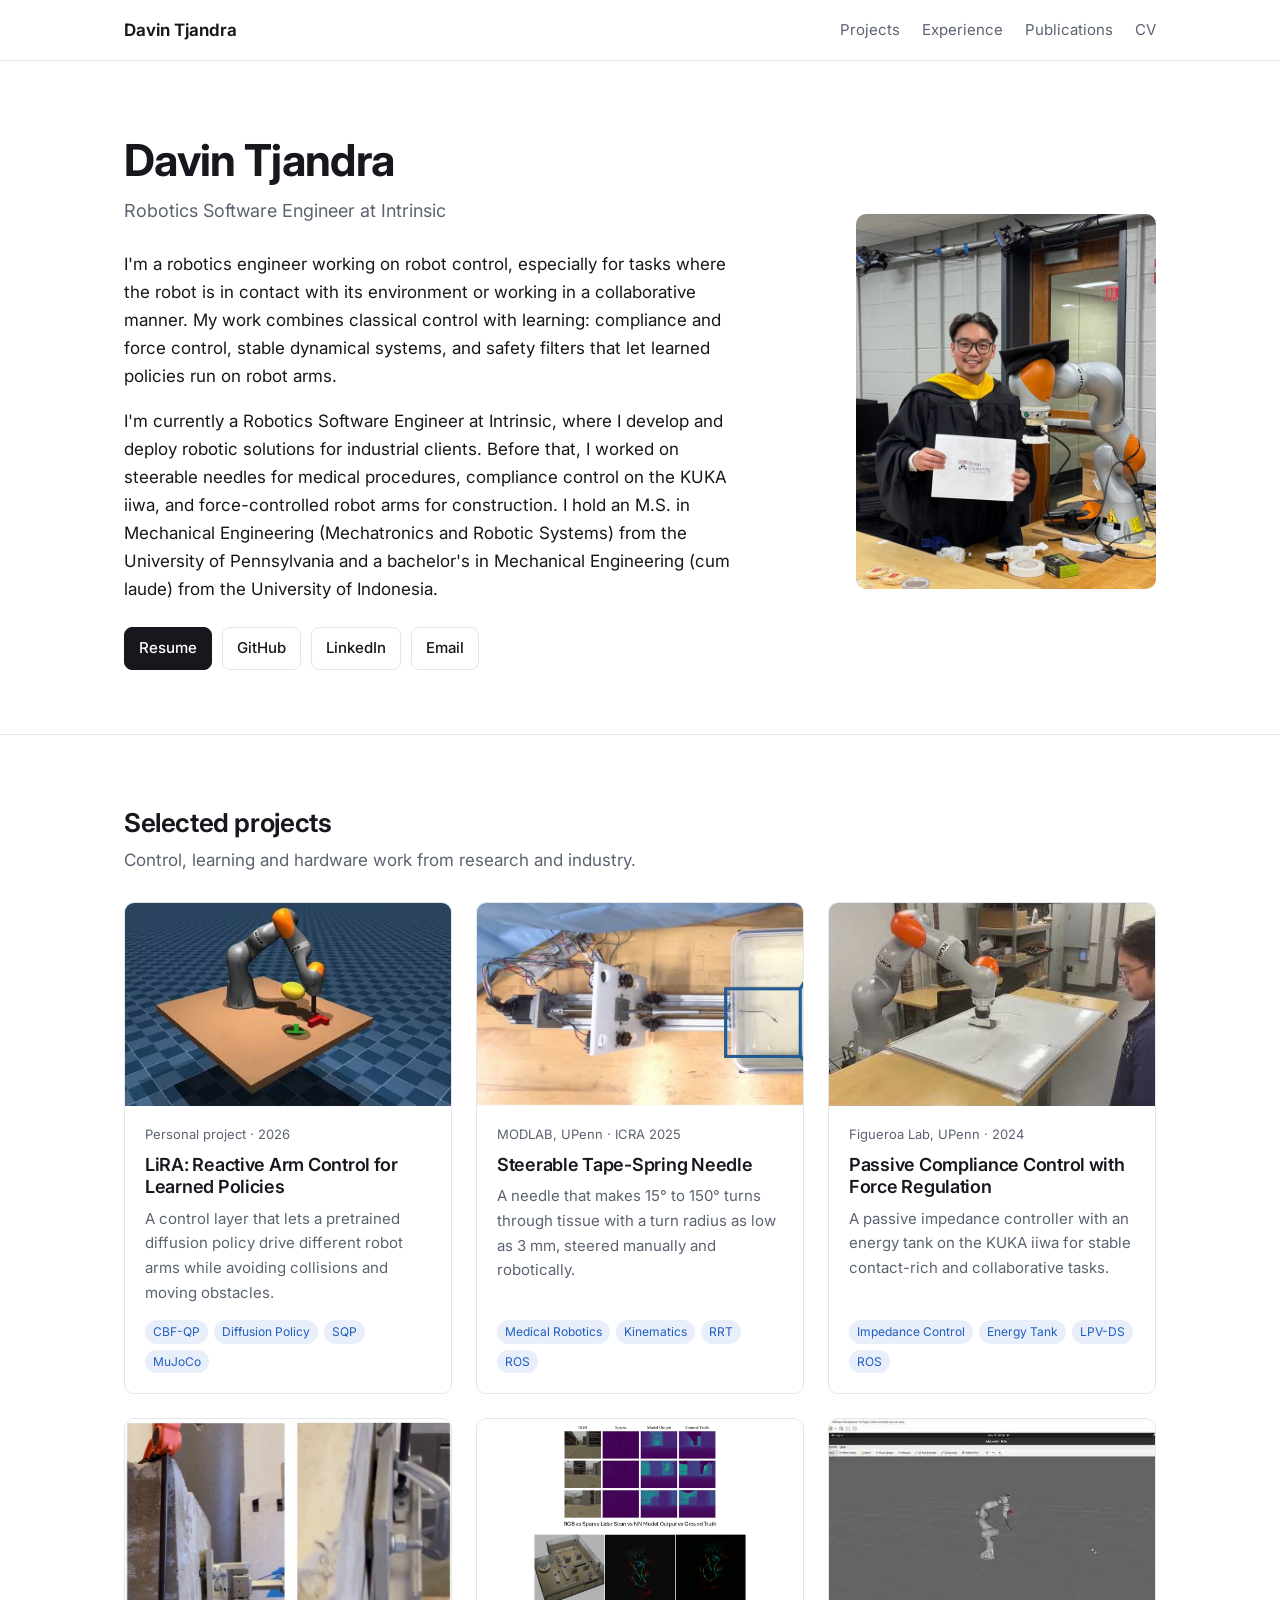
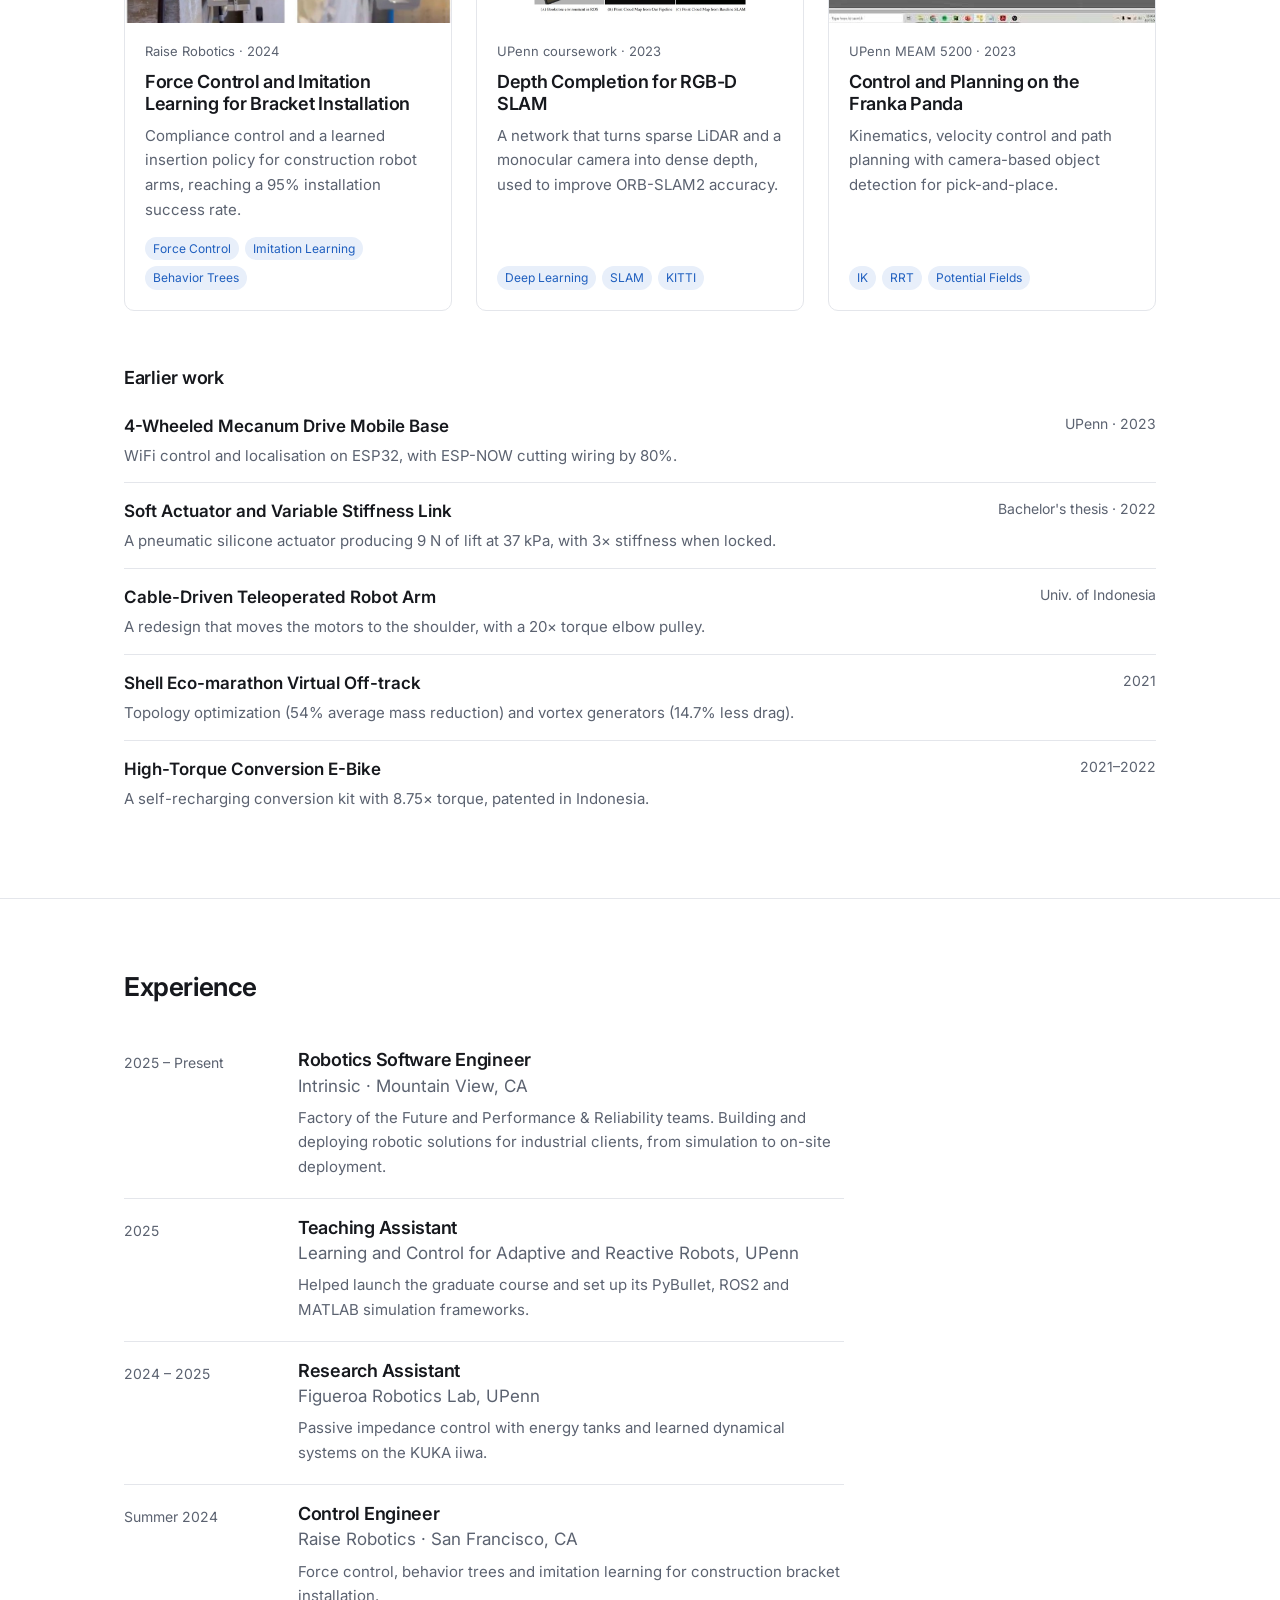
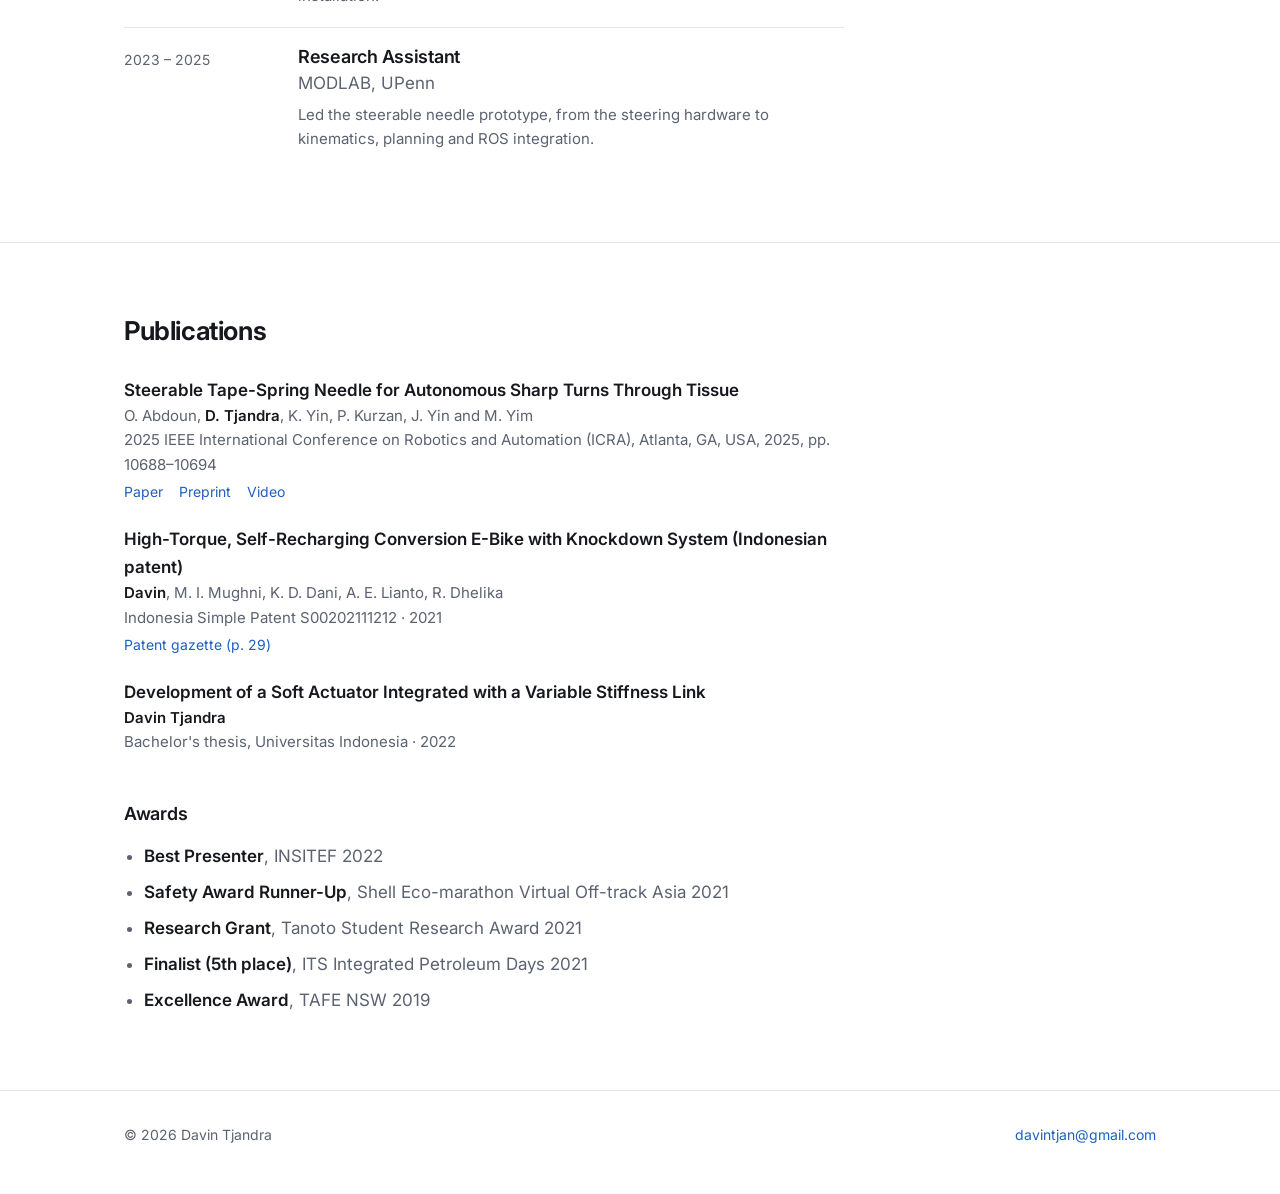
==== commit ad08c196: "Cite the ICRA 2025 version of the steerable needle paper" ====
--- a/index.html
+++ b/index.html
@@ -290,11 +290,15 @@
             <li>
               <div class="title">Steerable Tape-Spring Needle for Autonomous Sharp Turns Through Tissue</div>
               <div class="authors">
-                Omar Abdoun, <b>Davin Tjandra</b>, Katie Yin, Pablo Kurzan, Jessica Yin, Mark Yim
-              </div>
-              <div class="venue"><i>ICRA 2025</i> · preprint on bioRxiv</div>
+                O. Abdoun, <b>D. Tjandra</b>, K. Yin, P. Kurzan, J. Yin and M. Yim
+              </div>
+              <div class="venue">
+                <i>2025 IEEE International Conference on Robotics and Automation (ICRA)</i>, Atlanta, GA,
+                USA, 2025, pp. 10688–10694
+              </div>
               <div class="pub-links">
-                <a href="https://doi.org/10.1101/2024.09.22.614377" target="_blank" rel="noopener">Paper</a>
+                <a href="https://doi.org/10.1109/ICRA55743.2025.11127659" target="_blank" rel="noopener">Paper</a>
+                <a href="https://doi.org/10.1101/2024.09.22.614377" target="_blank" rel="noopener">Preprint</a>
                 <a href="projects/needle.html">Video</a>
               </div>
             </li>
